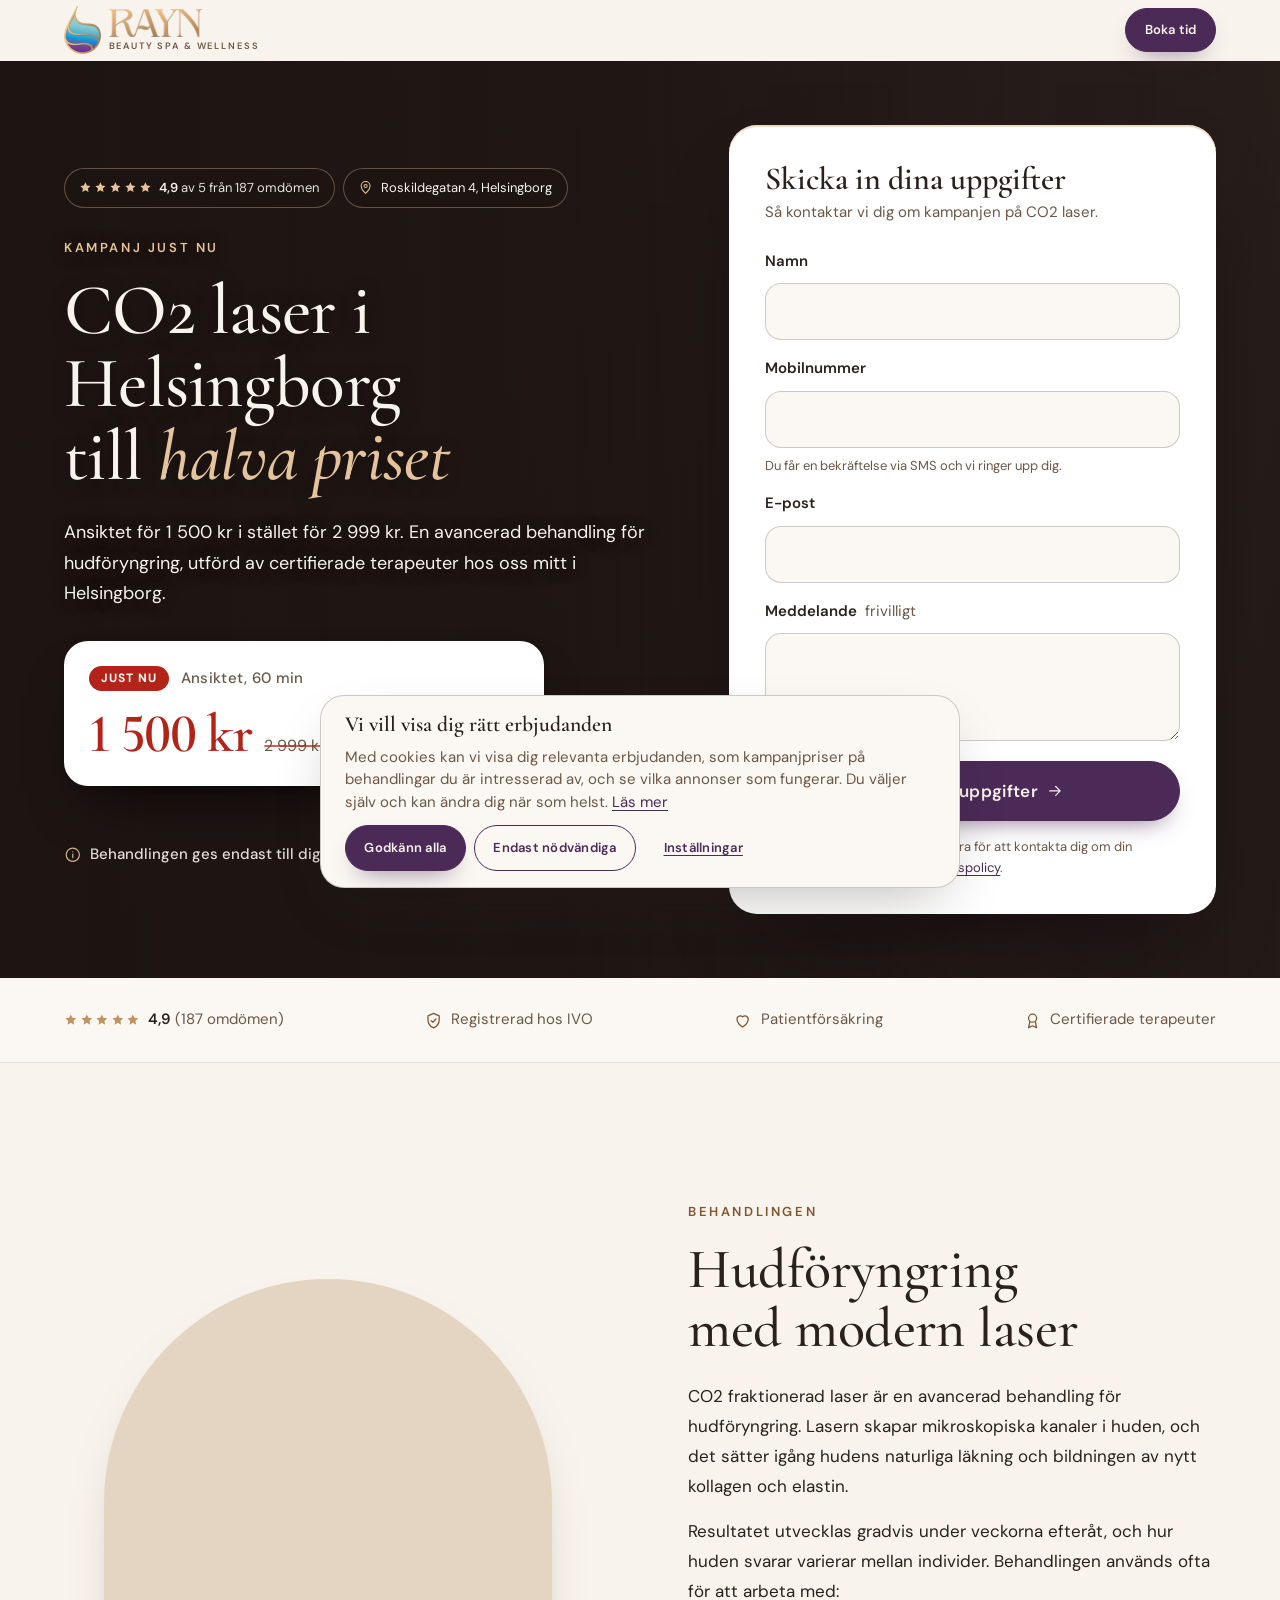
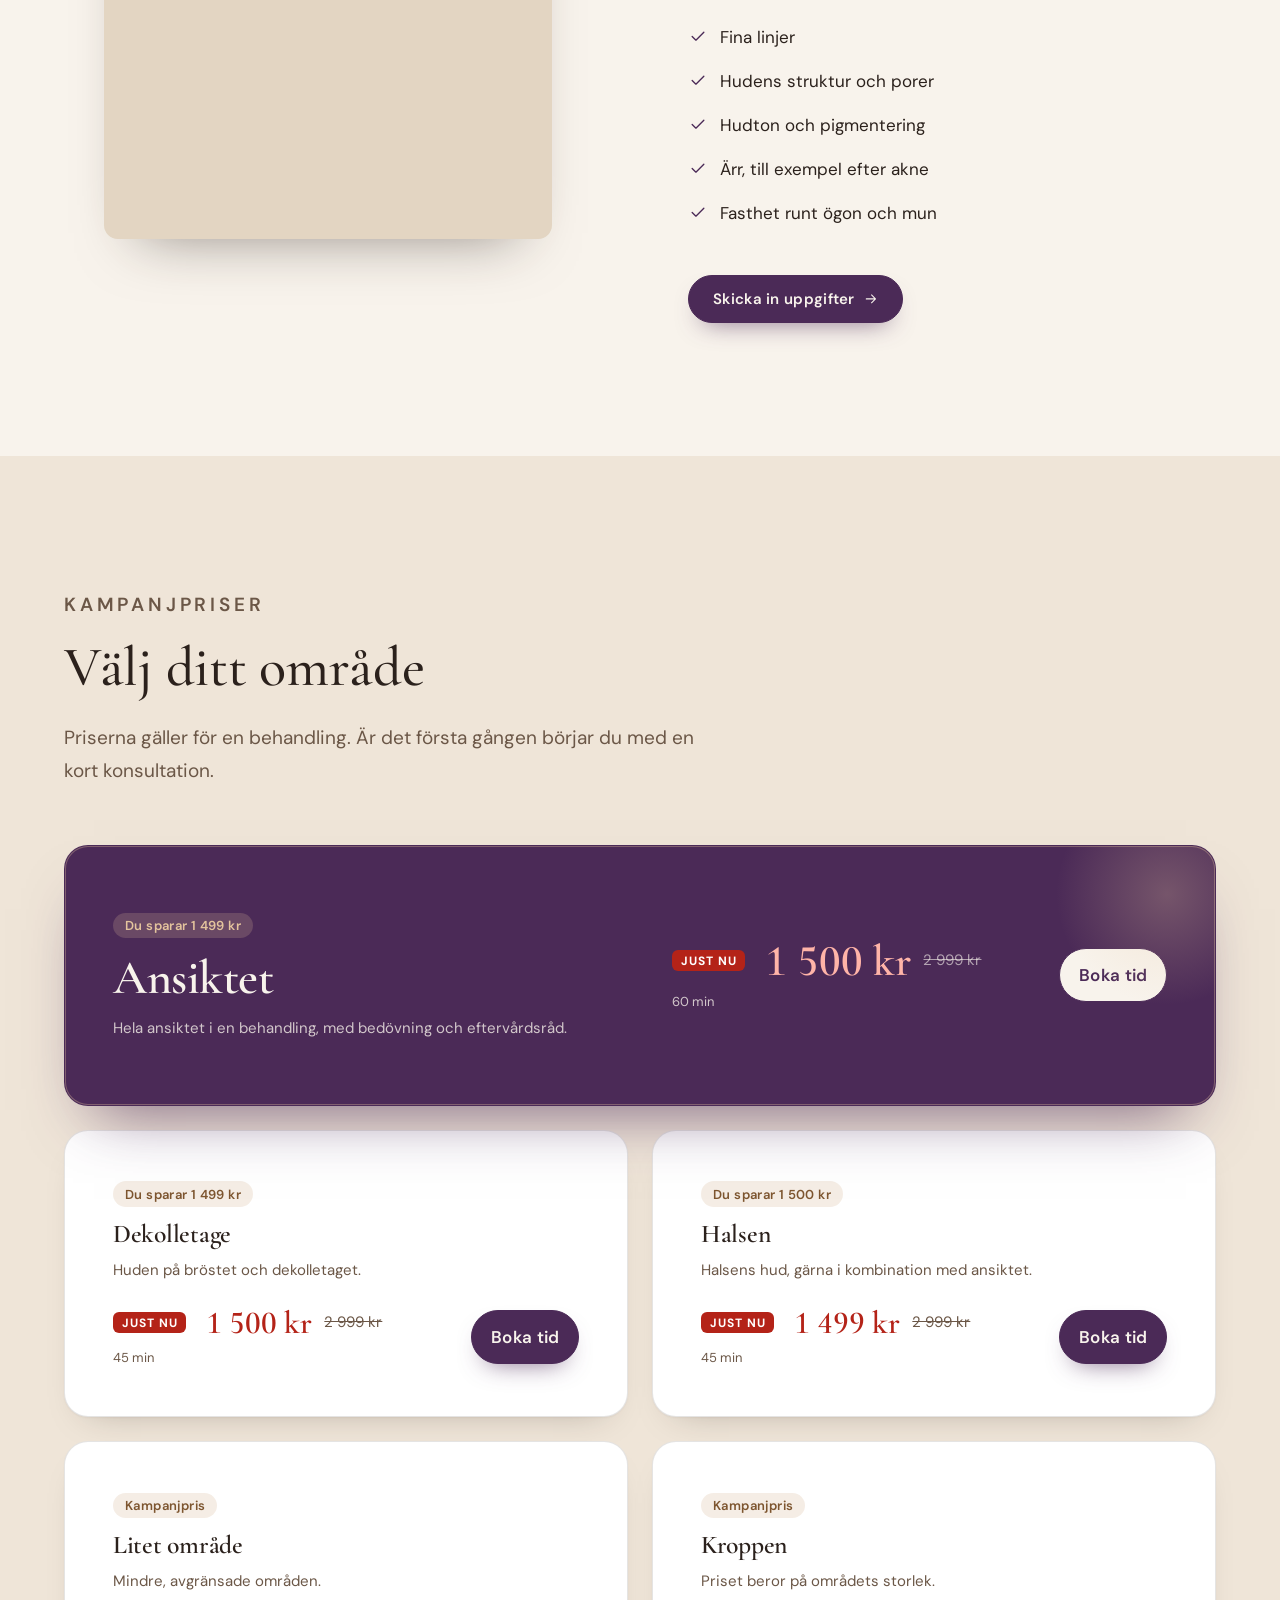
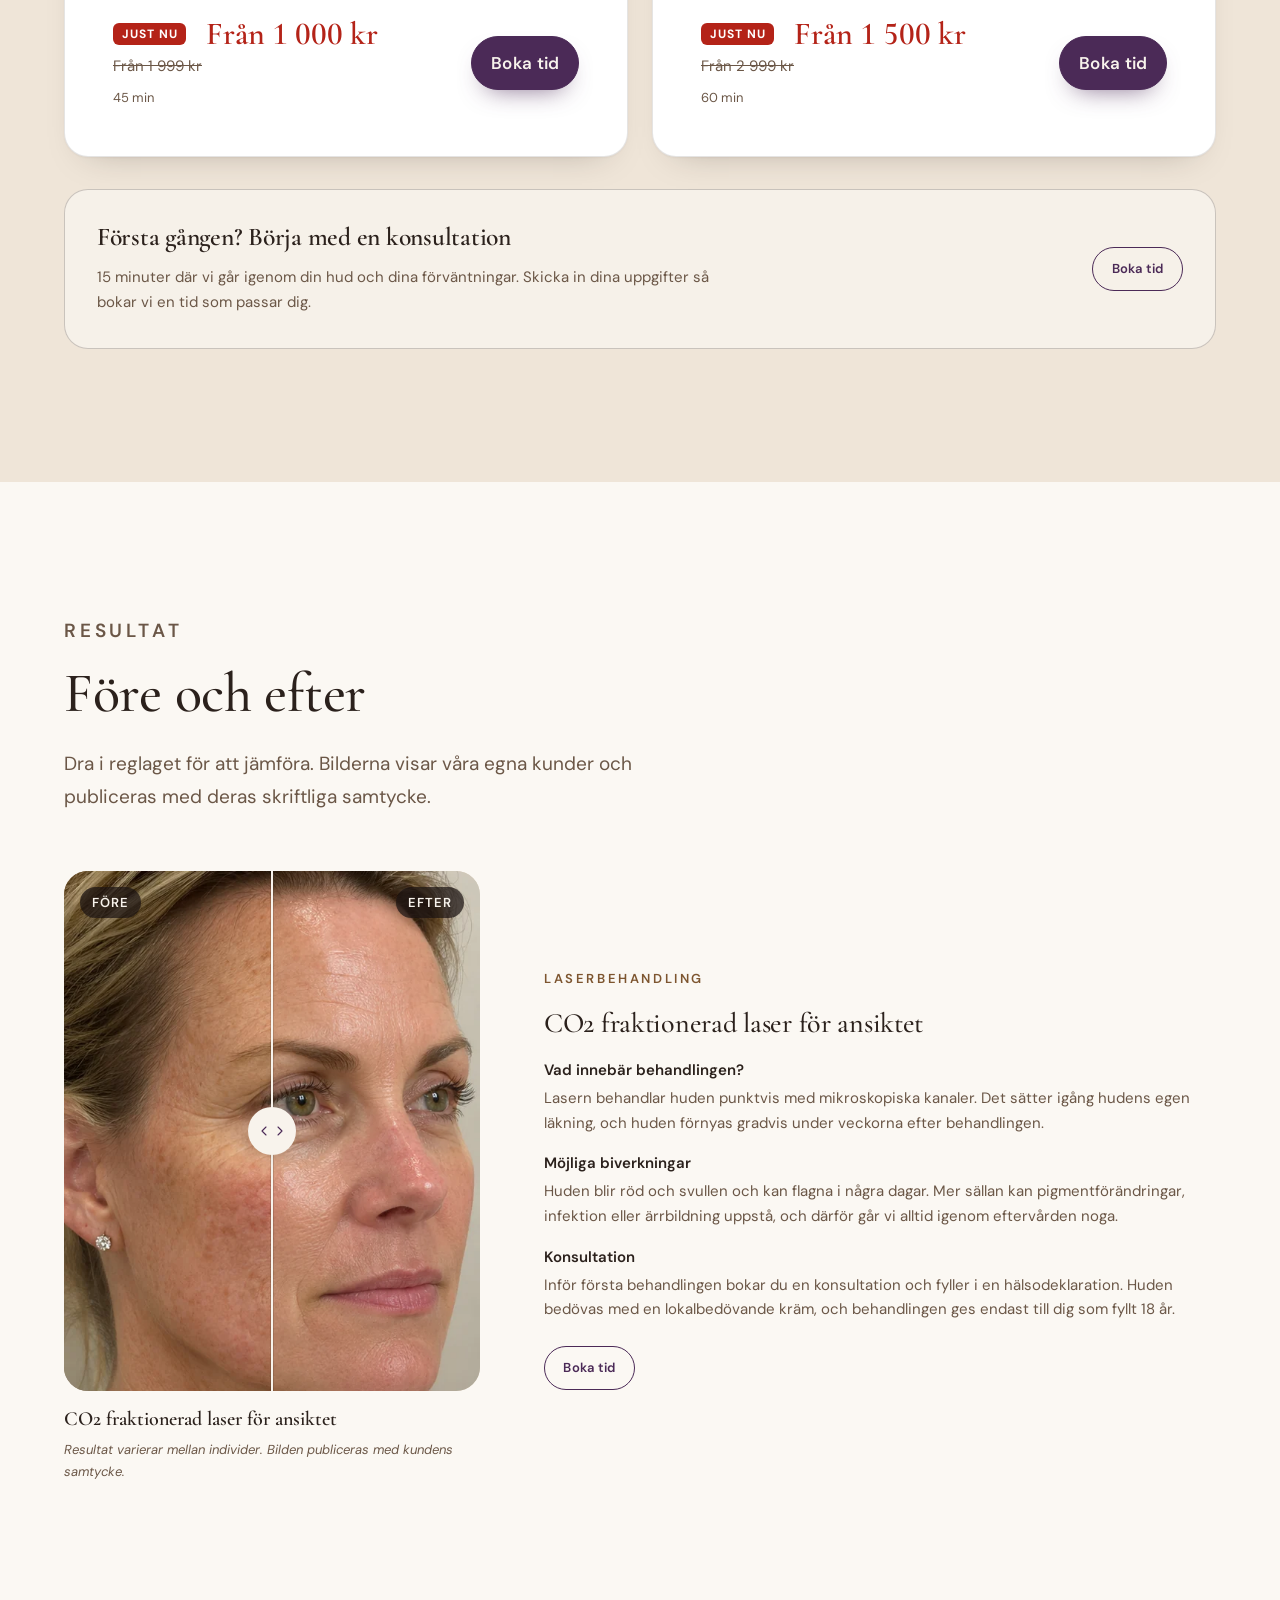
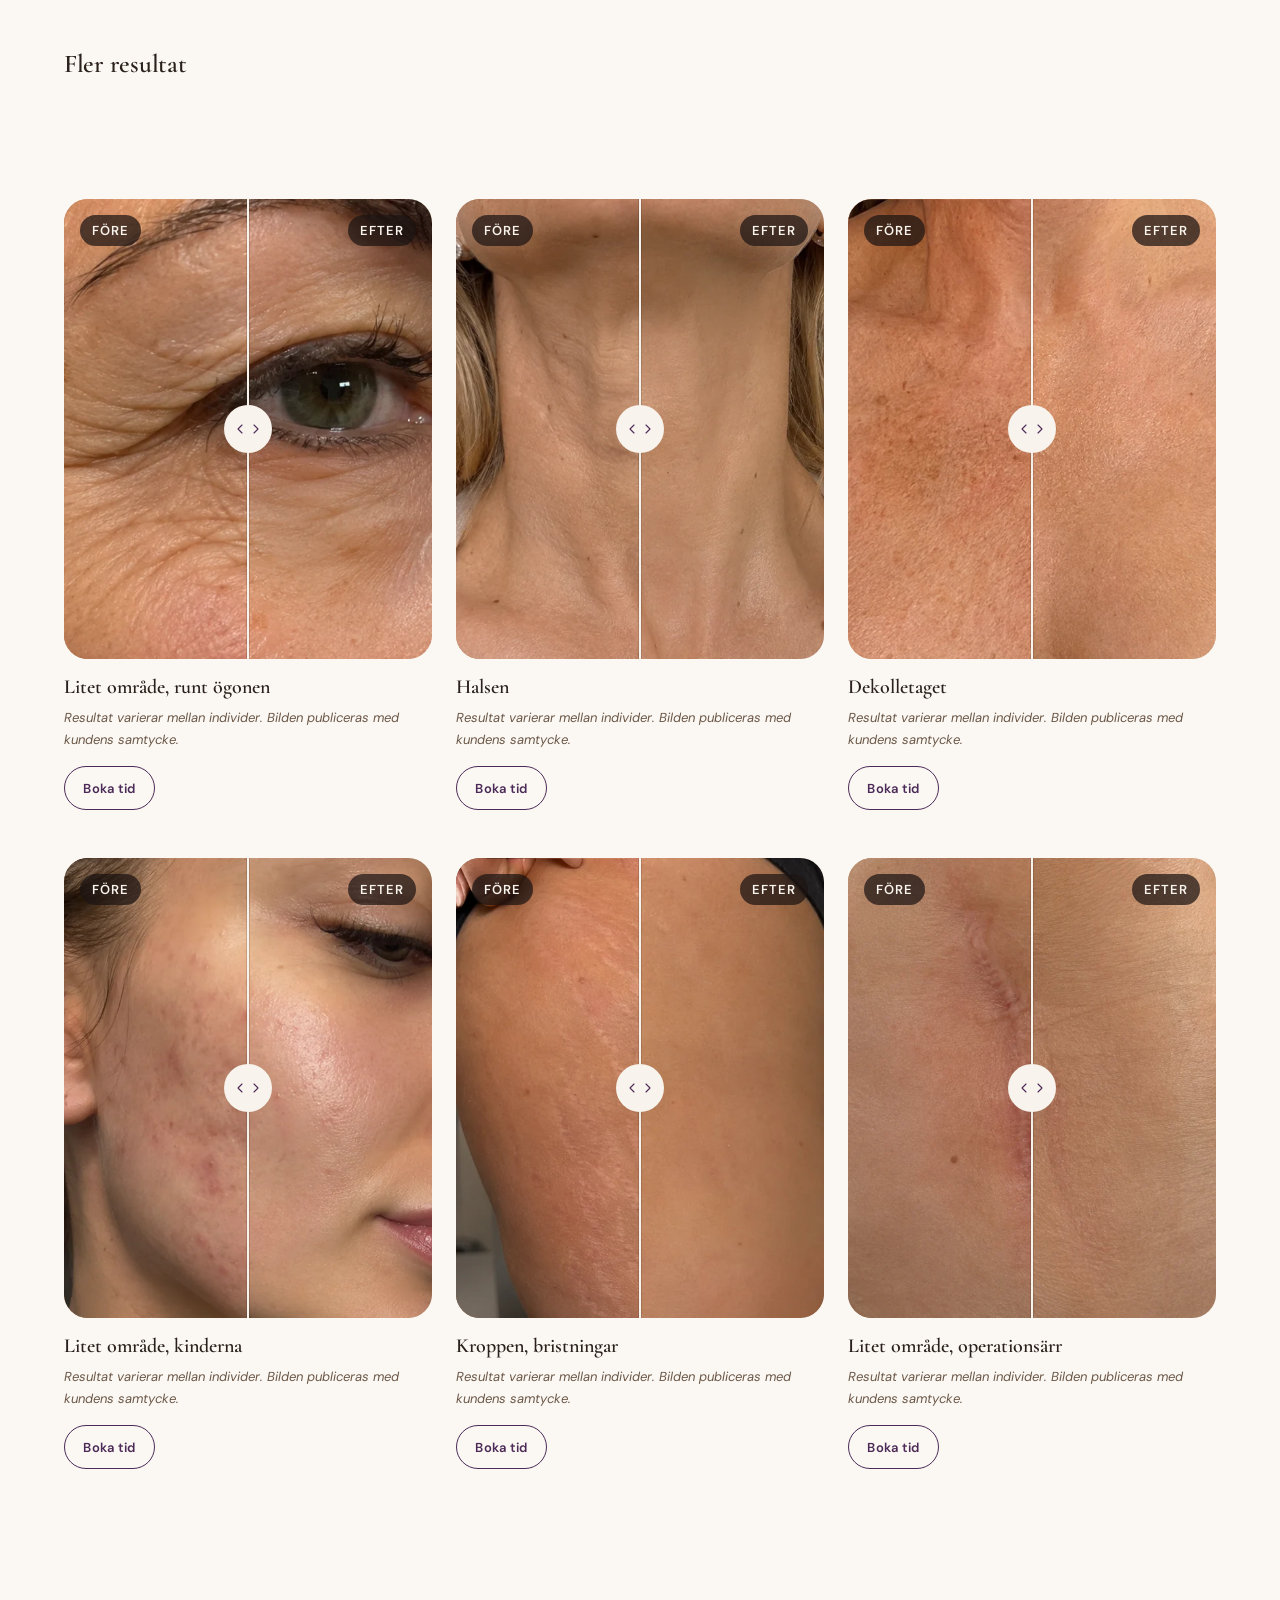
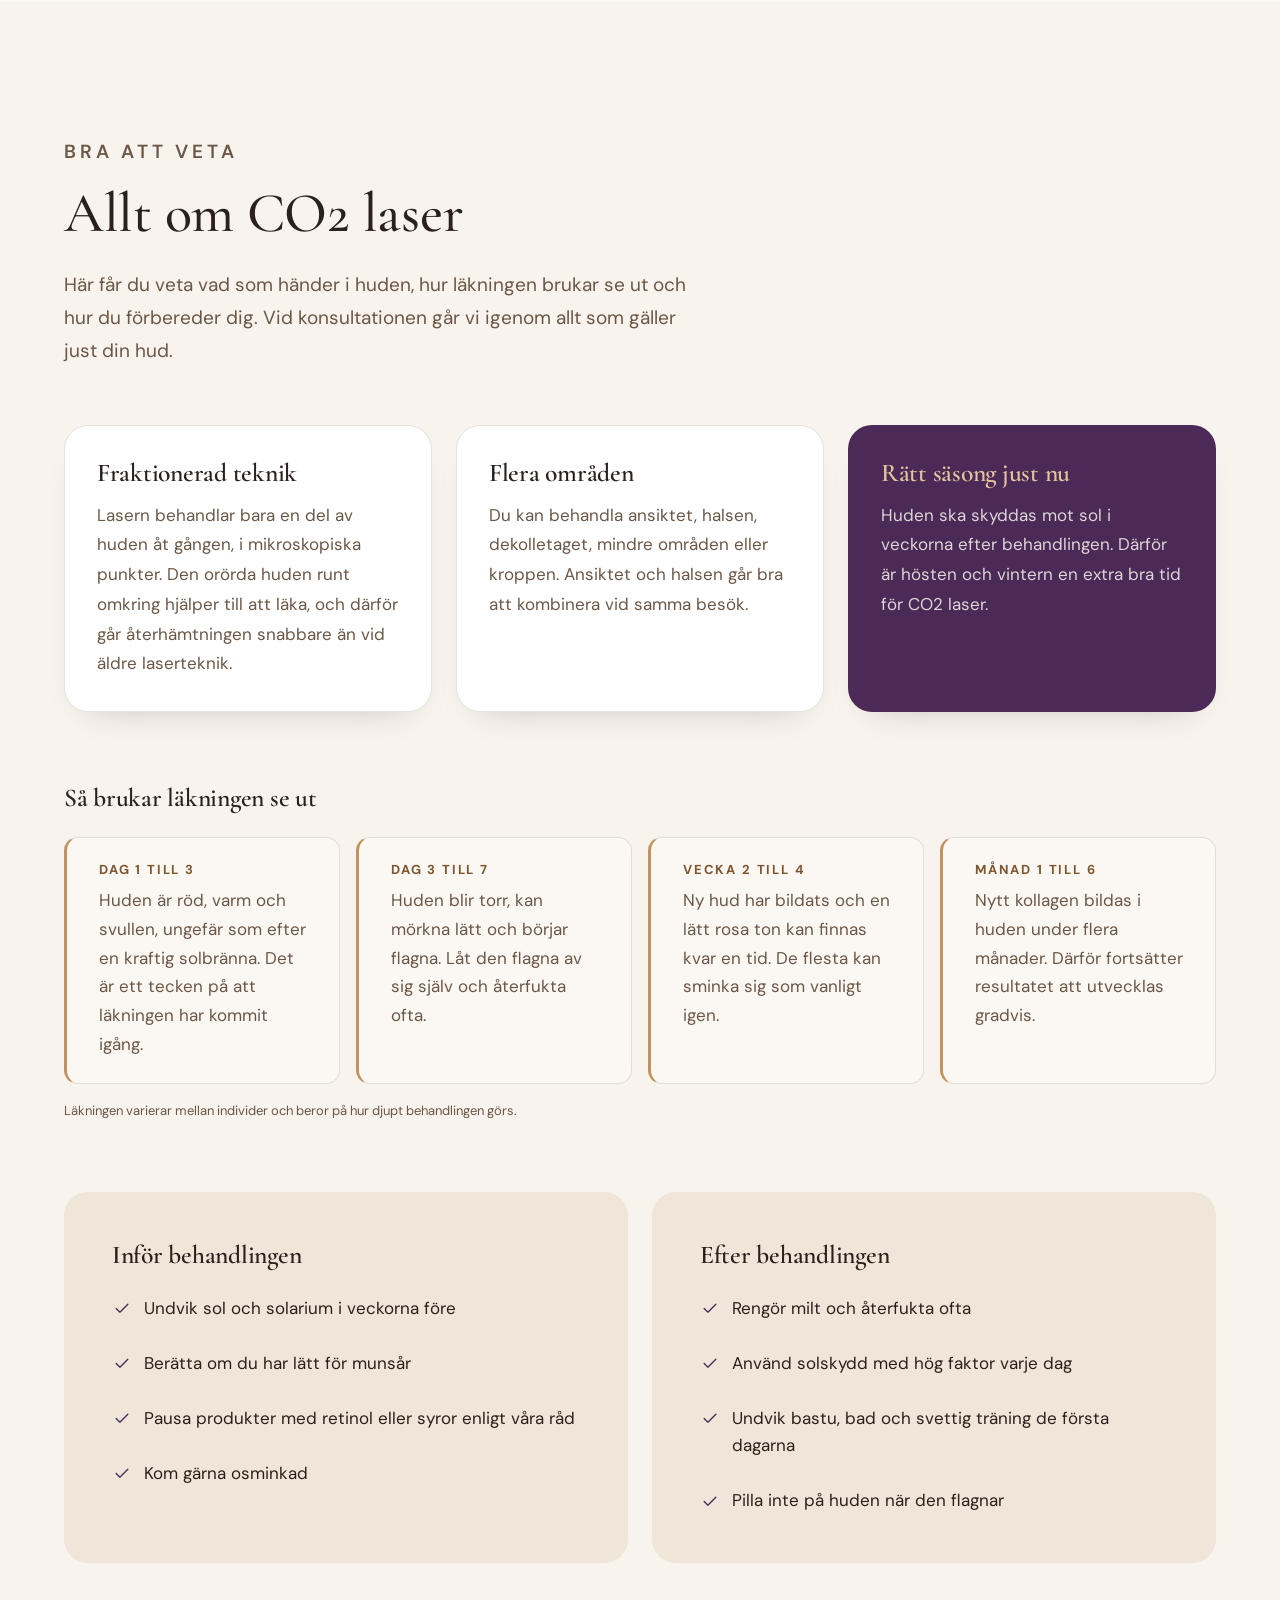
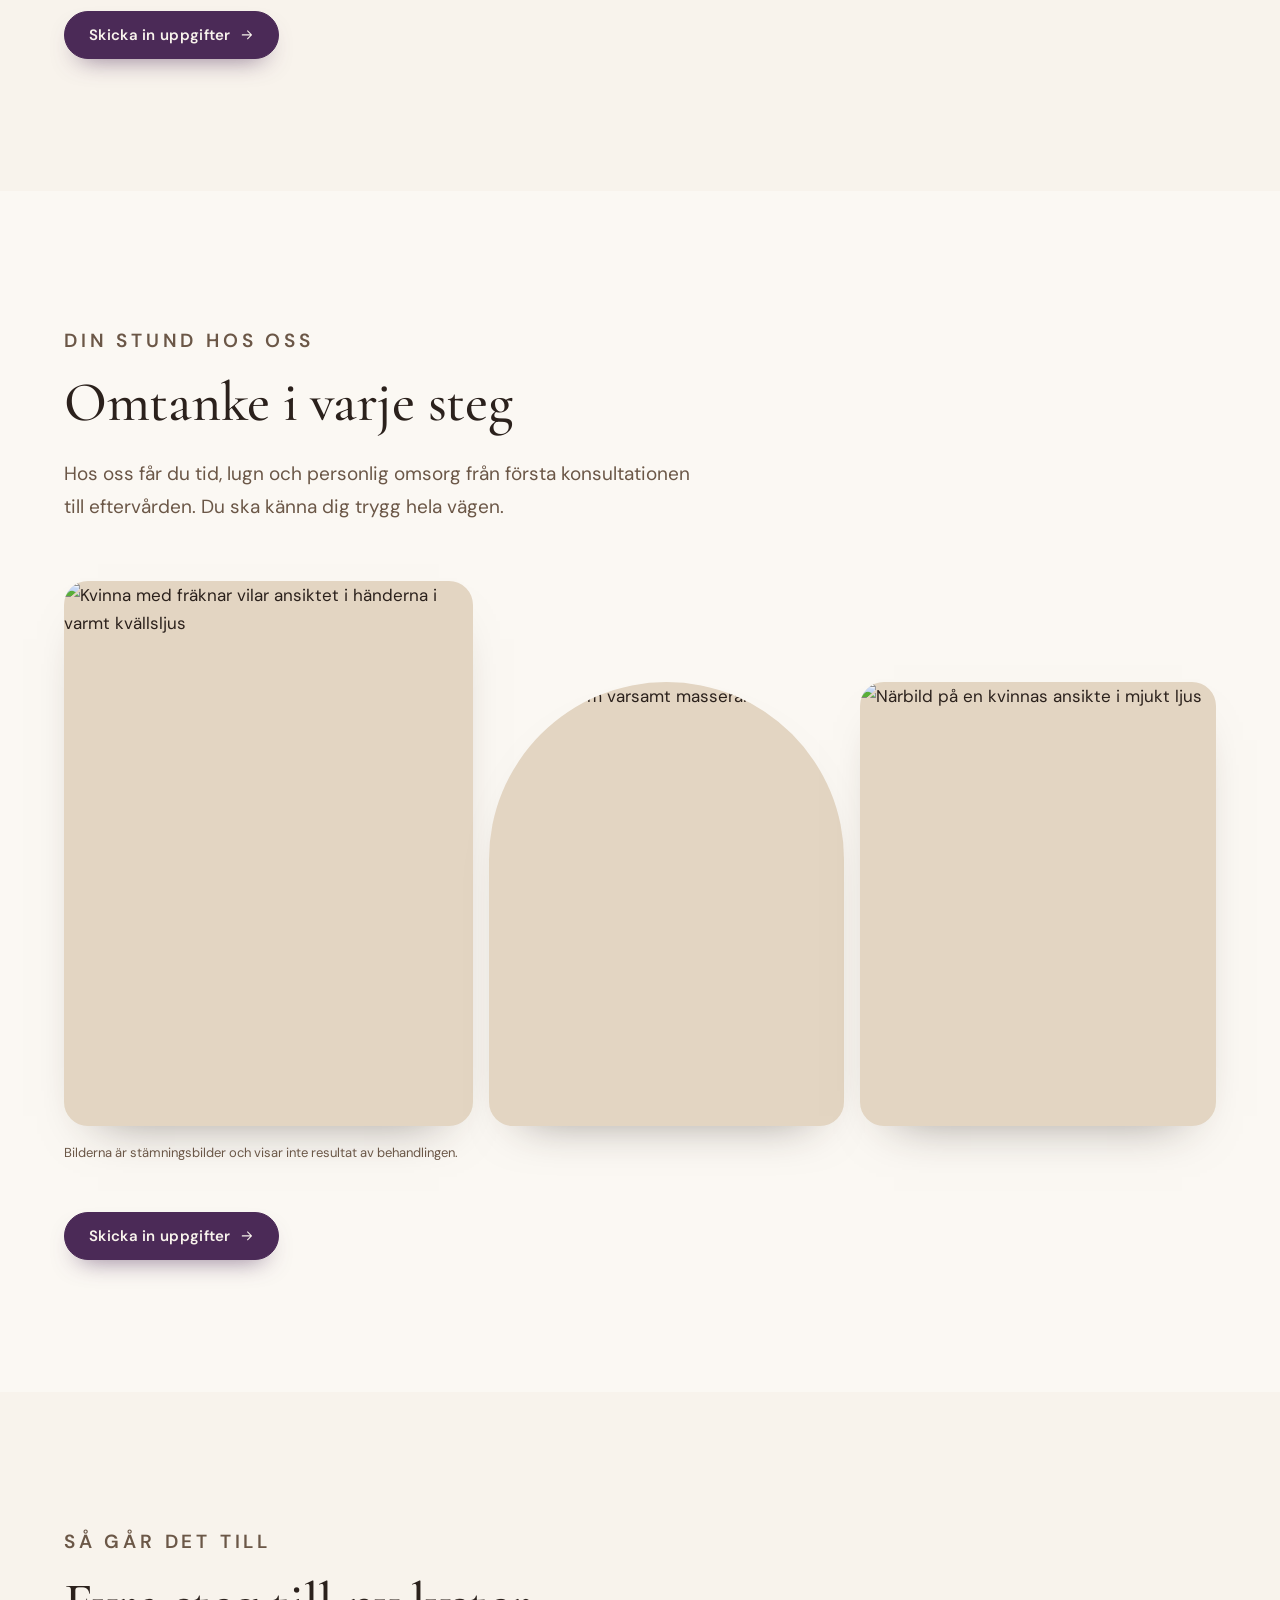
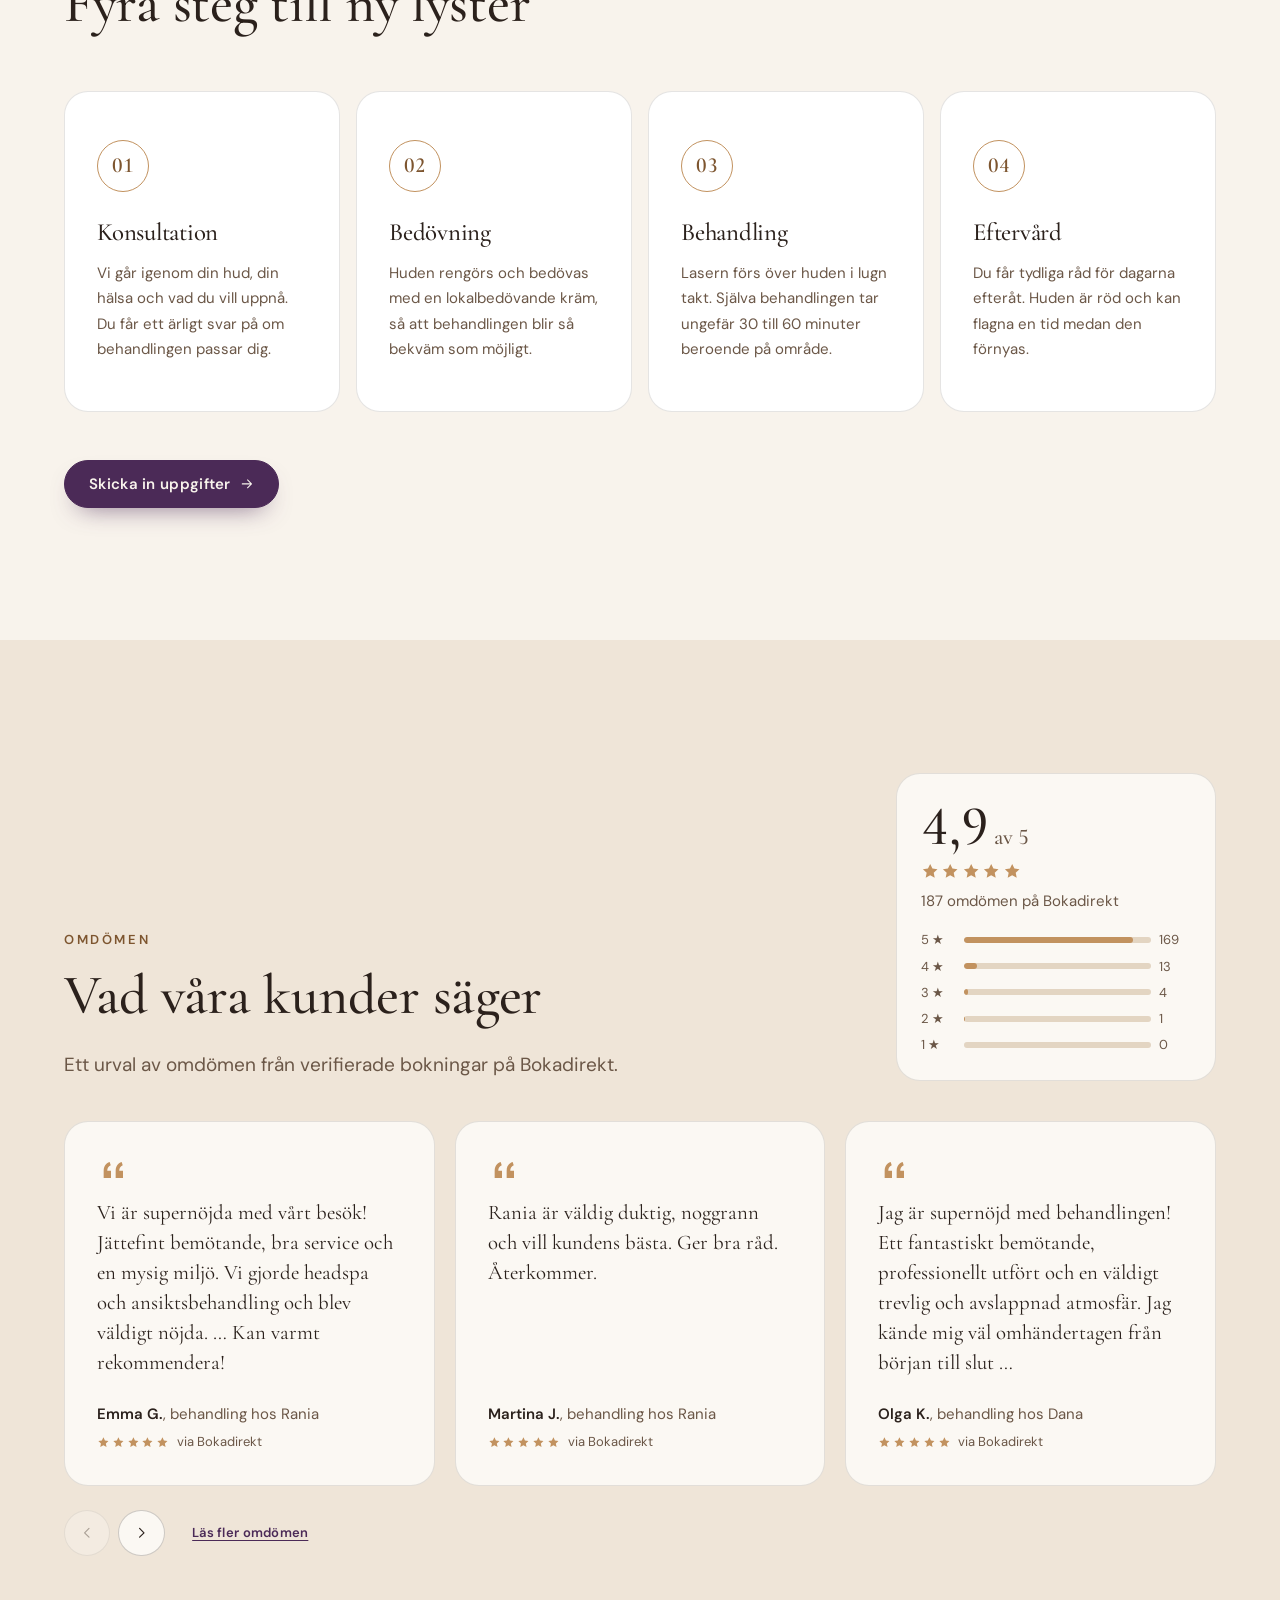
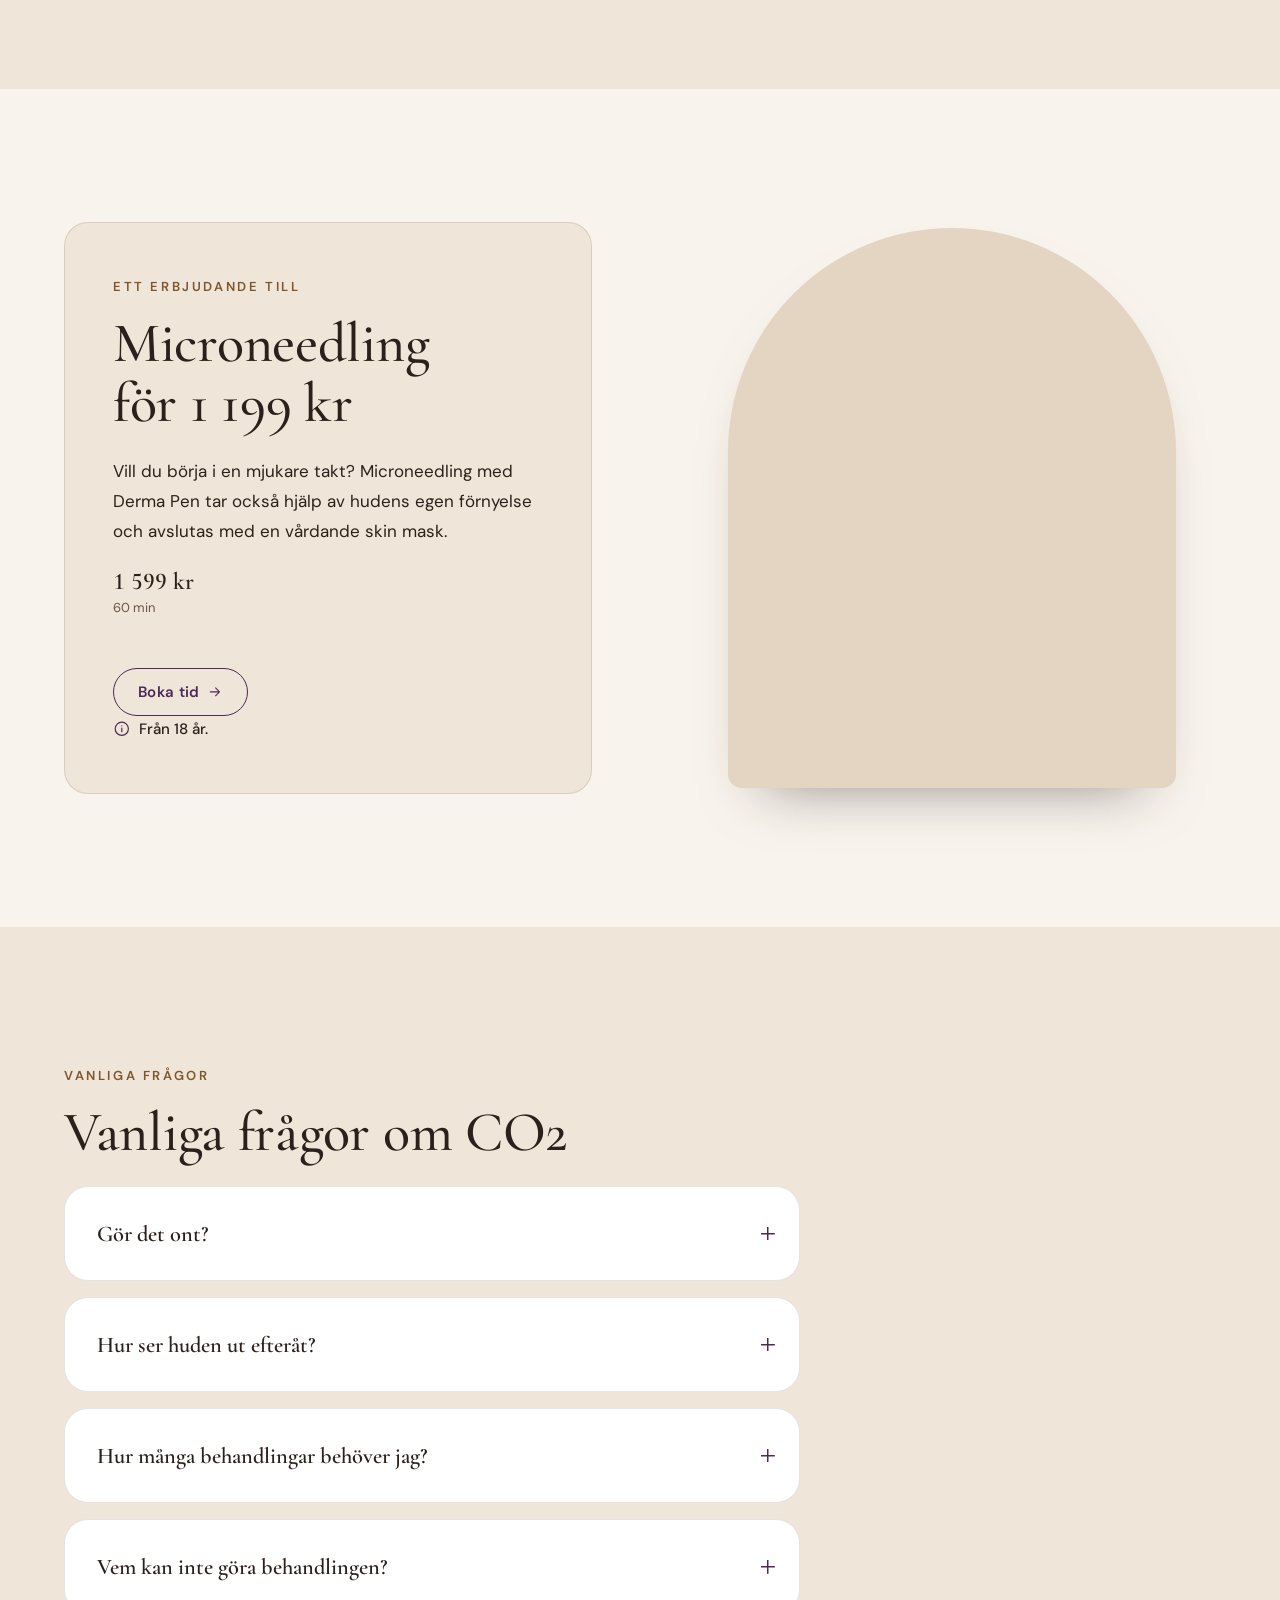
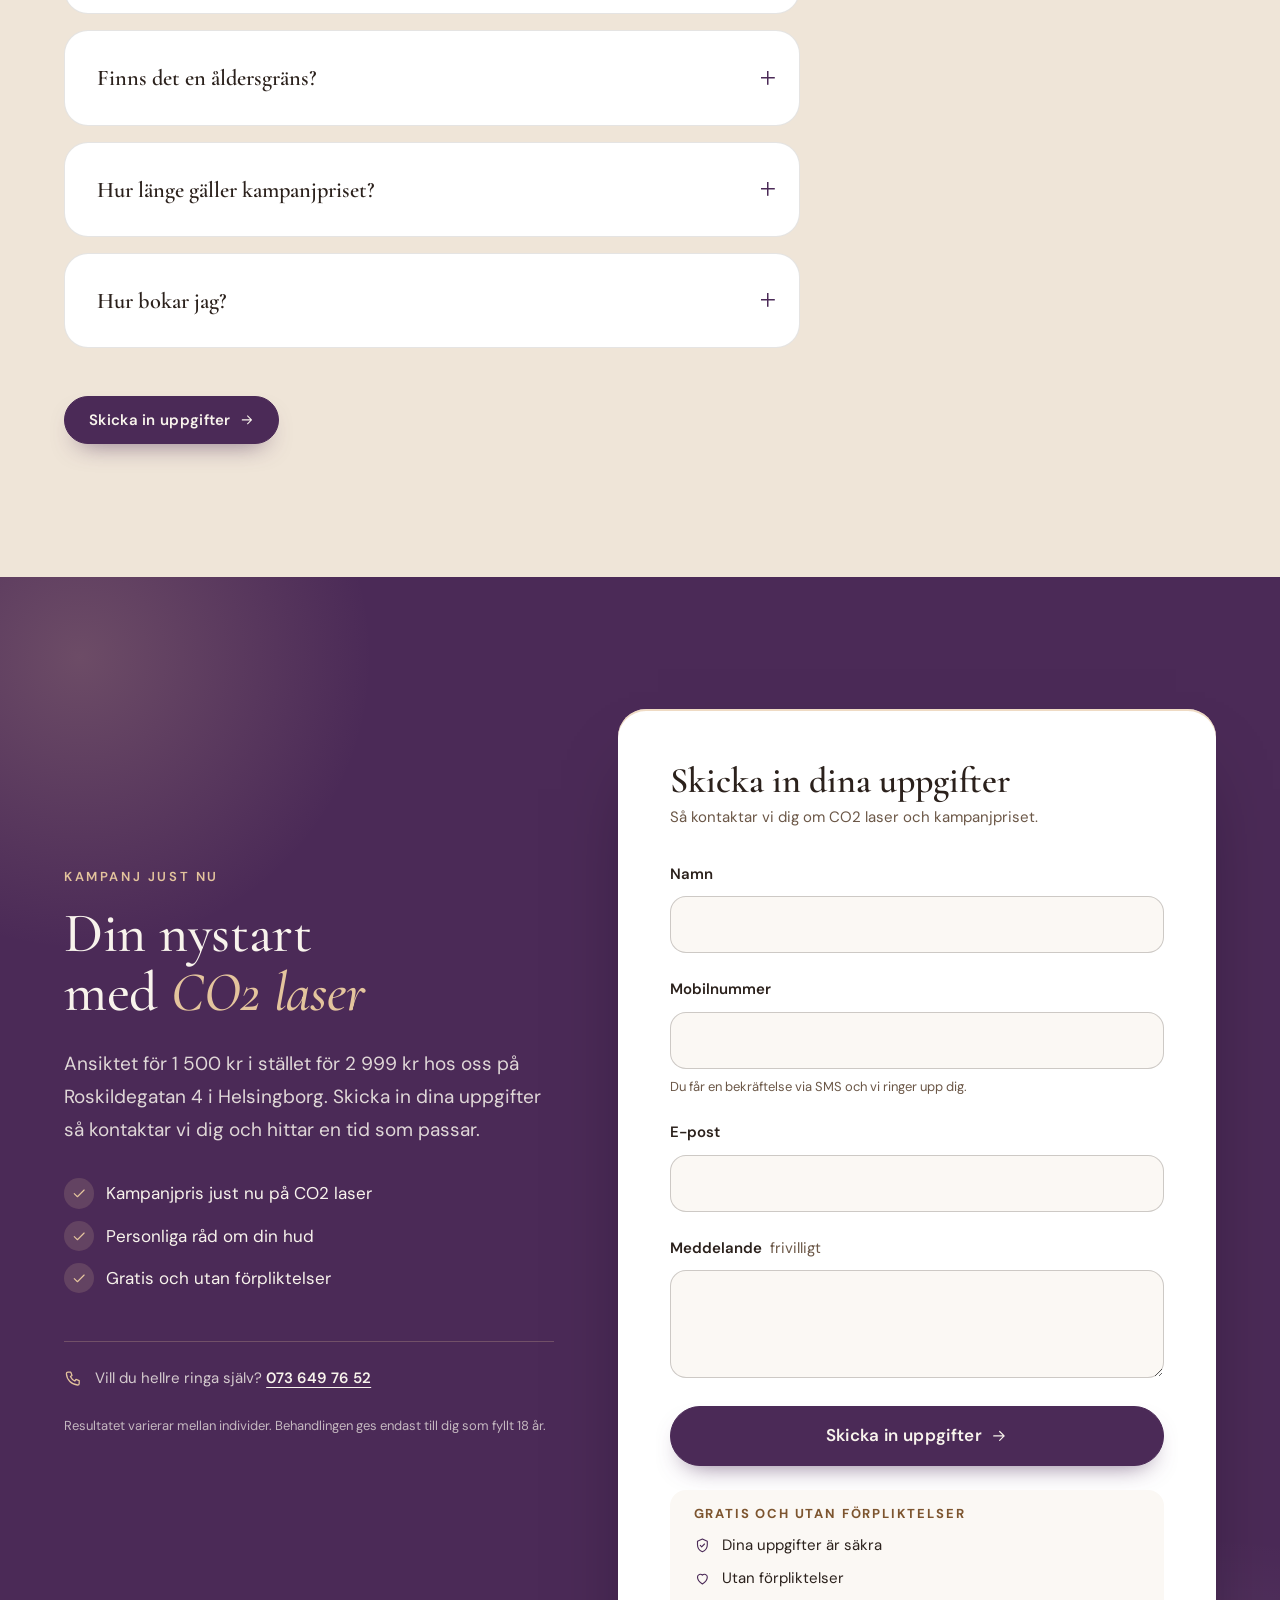
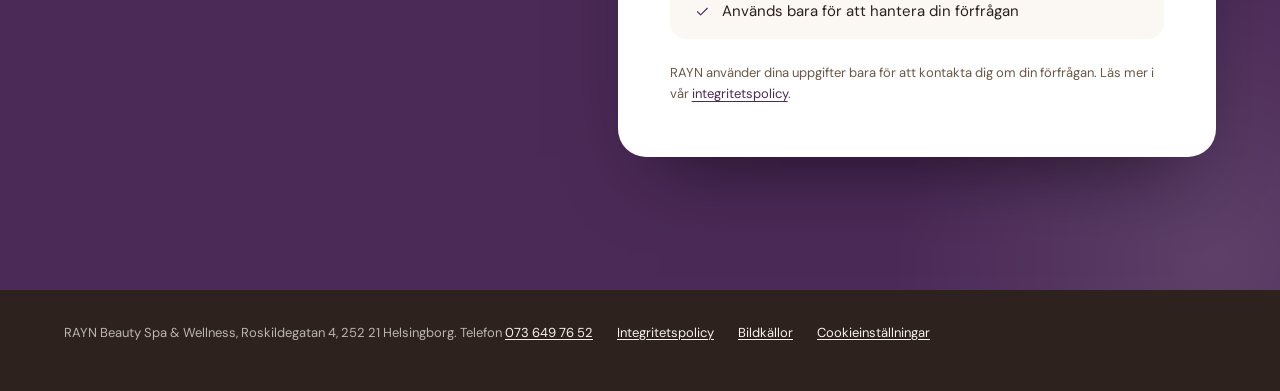
==== co2/index.html @ efa16e12 "Shorten SMS hint text in CO2 form" ====
<!DOCTYPE html>
<!-- ANNONSLÖFTE: "CO2 laser i Helsingborg till halva priset". H1 ska matcha annonsens rubrik. Ändra båda samtidigt. -->
<html lang="sv" data-root="">
<head>
  <meta charset="utf-8">
  <meta name="viewport" content="width=device-width, initial-scale=1">
  <title>CO2 laser till halva priset hos RAYN i Helsingborg</title>
  <meta name="description" content="Kampanj på CO2 fraktionerad laser hos RAYN i Helsingborg. Ansiktet för 1 500 kr, ordinarie pris 2 999 kr. Certifierade terapeuter och klinik registrerad hos IVO. Skicka in dina uppgifter så kontaktar vi dig.">
  <meta name="robots" content="noindex, follow">
  <link rel="canonical" href="https://raniayouness.vercel.app/co2/">
  <meta name="theme-color" content="#f8f3ec">

  <!-- Open Graph (delning på Facebook/Instagram/Messenger) -->
  <meta property="og:type" content="website">
  <meta property="og:locale" content="sv_SE">
  <meta property="og:site_name" content="RAYN Beauty Spa &amp; Wellness">
  <meta property="og:title" content="CO2 laser till halva priset hos RAYN i Helsingborg">
  <meta property="og:description" content="Kampanj på CO2 fraktionerad laser hos RAYN i Helsingborg. Ansiktet för 1 500 kr, ordinarie pris 2 999 kr. Certifierade terapeuter och klinik registrerad hos IVO. Skicka in dina uppgifter så kontaktar vi dig.">
  <meta property="og:url" content="https://raniayouness.vercel.app/co2/">
  <meta property="og:image" content="https://images.unsplash.com/photo-1598300195998-364bf445842c?w=1200&amp;h=630&amp;fit=crop&amp;q=75&amp;fm=webp">
  <meta property="og:image:width" content="1200">
  <meta property="og:image:height" content="630">
  <meta property="og:image:alt" content="Närbild på ett laserhandstycke mot huden">
  <meta name="twitter:card" content="summary_large_image">

  <link rel="icon" href="images/favicon.svg" type="image/svg+xml">
  <link rel="icon" href="images/favicon-64.png" type="image/png" sizes="64x64">
  <link rel="apple-touch-icon" href="images/apple-touch-icon.png">

  <!-- Kritiskt: CSS först, sedan bilder; typsnitt laddas utan att blockera rendering -->
  <link rel="stylesheet" href="css/style.css">
  <link rel="preconnect" href="https://images.unsplash.com">
  <link rel="preconnect" href="https://fonts.googleapis.com">
  <link rel="preconnect" href="https://fonts.gstatic.com" crossorigin>
  <link rel="stylesheet" href="https://fonts.googleapis.com/css2?family=Cormorant+Garamond:ital,wght@0,500;0,600;1,500&family=DM+Sans:opsz,wght@9..40,400;9..40,500;9..40,600&display=swap" media="print" onload="this.media='all'">
  <noscript><link rel="stylesheet" href="https://fonts.googleapis.com/css2?family=Cormorant+Garamond:ital,wght@0,500;0,600;1,500&family=DM+Sans:opsz,wght@9..40,400;9..40,500;9..40,600&display=swap"></noscript>
  <script>document.documentElement.classList.add('js');</script>
  <link rel="preload" as="image" media="(max-width: 767px)" href="https://images.unsplash.com/photo-1598300195998-364bf445842c?w=800&h=1000&fit=crop&q=75&fm=webp" imagesrcset="https://images.unsplash.com/photo-1598300195998-364bf445842c?w=480&h=600&fit=crop&q=75&fm=webp 480w, https://images.unsplash.com/photo-1598300195998-364bf445842c?w=800&h=1000&fit=crop&q=75&fm=webp 800w, https://images.unsplash.com/photo-1598300195998-364bf445842c?w=1080&h=1350&fit=crop&q=75&fm=webp 1080w" imagesizes="100vw" fetchpriority="high">
  <link rel="preload" as="image" media="(min-width: 768px)" href="https://images.unsplash.com/photo-1598300195998-364bf445842c?w=1600&h=900&fit=crop&q=75&fm=webp" imagesrcset="https://images.unsplash.com/photo-1598300195998-364bf445842c?w=1200&h=675&fit=crop&q=75&fm=webp 1200w, https://images.unsplash.com/photo-1598300195998-364bf445842c?w=1600&h=900&fit=crop&q=75&fm=webp 1600w, https://images.unsplash.com/photo-1598300195998-364bf445842c?w=2000&h=1125&fit=crop&q=75&fm=webp 2000w" imagesizes="100vw" fetchpriority="high">
  <!-- Strukturerad data: schema.org/BeautySalon. Uppdatera betyg/antal omdömen vid behov. -->
  <script type="application/ld+json">
{
  "@context": "https://schema.org",
  "@type": "BeautySalon",
  "@id": "https://www.raynbeauty.se/#salon",
  "name": "RAYN Beauty Spa & Wellness",
  "description": "Estetiska hud- och skönhetsbehandlingar, spa och massage i Helsingborg. IVO-registrerad klinik med patientförsäkring.",
  "url": "https://www.raynbeauty.se/",
  "logo": "https://www.raynbeauty.se/images/logo/rayn-logo.png",
  "image": "https://images.unsplash.com/photo-1544161515-4ab6ce6db874?w=1200&h=630&fit=crop&q=75&fm=webp",
  "telephone": "+46736497652",
  "email": "helsingborg@pranari.se",
  "priceRange": "100–19 990 kr",
  "currenciesAccepted": "SEK",
  "address": {
    "@type": "PostalAddress",
    "streetAddress": "Roskildegatan 4",
    "postalCode": "252 21",
    "addressLocality": "Helsingborg",
    "addressCountry": "SE"
  },
  "openingHoursSpecification": [
    {
      "@type": "OpeningHoursSpecification",
      "dayOfWeek": [
        "Monday",
        "Tuesday",
        "Wednesday",
        "Thursday",
        "Friday"
      ],
      "opens": "10:00",
      "closes": "19:00"
    },
    {
      "@type": "OpeningHoursSpecification",
      "dayOfWeek": [
        "Saturday"
      ],
      "opens": "10:00",
      "closes": "18:00"
    },
    {
      "@type": "OpeningHoursSpecification",
      "dayOfWeek": [
        "Sunday"
      ],
      "opens": "12:00",
      "closes": "16:00"
    }
  ],
  "aggregateRating": {
    "@type": "AggregateRating",
    "ratingValue": "4.9",
    "bestRating": "5",
    "reviewCount": "187"
  },
  "sameAs": [
    "https://www.bokadirekt.se/places/rayn-beauty-spa-wellness-132804"
  ],
  "potentialAction": {
    "@type": "ReserveAction",
    "target": {
      "@type": "EntryPoint",
      "urlTemplate": "https://www.bokadirekt.se/places/rayn-beauty-spa-wellness-132804",
      "actionPlatform": [
        "https://schema.org/DesktopWebPlatform",
        "https://schema.org/MobileWebPlatform"
      ]
    }
  }
}
  </script>
</head>
<body data-page-type="campaign" data-campaign="co2-laser" data-view-content data-content-name="CO2 fraktionerad laser" data-content-category="Laserbehandling" class="has-sticky-cta lp">
  <a class="skip-link" href="#main">Hoppa till innehållet</a>

  <!-- ===== KAMPANJ-HEADER START (minimal: logga + Boka) ===== -->
  <header class="site-header campaign-header">
    <div class="container site-header__inner">
      <a class="logo" href="index.html"><img class="logo__mark" src="images/logo/rayn-mark.webp" alt="" width="73" height="96"><span class="logo__text"><img class="logo__word" src="images/logo/rayn-wordmark.webp" alt="RAYN" width="208" height="64"><span class="logo__sub">Beauty Spa &amp; Wellness</span></span><span class="visually-hidden">, till startsidan</span></a>
      <a class="btn btn--primary btn--sm" href="#intresse" data-form-cta data-position="header">Boka tid</a>
    </div>
  </header>
  <!-- ===== KAMPANJ-HEADER SLUT ===== -->

  <main id="main">

    <!-- HERO -->
    <section class="hero-full hero-full--campaign" aria-labelledby="hero-title">
      <div class="hero-full__media">
        <picture><source media="(min-width: 768px)" srcset="https://images.unsplash.com/photo-1598300195998-364bf445842c?w=1200&h=675&fit=crop&q=75&fm=webp 1200w, https://images.unsplash.com/photo-1598300195998-364bf445842c?w=1600&h=900&fit=crop&q=75&fm=webp 1600w, https://images.unsplash.com/photo-1598300195998-364bf445842c?w=2000&h=1125&fit=crop&q=75&fm=webp 2000w" sizes="100vw" data-img="co2" data-ratio="16:9" data-widths="1200,1600,2000" data-base="https://images.unsplash.com/photo-1598300195998-364bf445842c"><img src="https://images.unsplash.com/photo-1598300195998-364bf445842c?w=800&h=1000&fit=crop&q=75&fm=webp" srcset="https://images.unsplash.com/photo-1598300195998-364bf445842c?w=480&h=600&fit=crop&q=75&fm=webp 480w, https://images.unsplash.com/photo-1598300195998-364bf445842c?w=800&h=1000&fit=crop&q=75&fm=webp 800w, https://images.unsplash.com/photo-1598300195998-364bf445842c?w=1080&h=1350&fit=crop&q=75&fm=webp 1080w" sizes="100vw" alt="Närbild på ett laserhandstycke mot huden" width="1080" height="1350" decoding="async" fetchpriority="high" data-img="co2" data-ratio="4:5" data-widths="480,800,1080" data-base="https://images.unsplash.com/photo-1598300195998-364bf445842c"></picture>
      </div>
      <div class="container hero-full__content">
       <div class="lp-hero-grid">
        <div class="lp-hero-text">
        <div class="lp-pills">
          <p class="lp-rating"><span class="stars" aria-hidden="true"><svg viewBox="0 0 24 24" fill="currentColor" aria-hidden="true" focusable="false"><path d="M12 2.5l2.9 6.1 6.6.8-4.9 4.6 1.3 6.6L12 17.3l-5.9 3.3 1.3-6.6-4.9-4.6 6.6-.8z"/></svg><svg viewBox="0 0 24 24" fill="currentColor" aria-hidden="true" focusable="false"><path d="M12 2.5l2.9 6.1 6.6.8-4.9 4.6 1.3 6.6L12 17.3l-5.9 3.3 1.3-6.6-4.9-4.6 6.6-.8z"/></svg><svg viewBox="0 0 24 24" fill="currentColor" aria-hidden="true" focusable="false"><path d="M12 2.5l2.9 6.1 6.6.8-4.9 4.6 1.3 6.6L12 17.3l-5.9 3.3 1.3-6.6-4.9-4.6 6.6-.8z"/></svg><svg viewBox="0 0 24 24" fill="currentColor" aria-hidden="true" focusable="false"><path d="M12 2.5l2.9 6.1 6.6.8-4.9 4.6 1.3 6.6L12 17.3l-5.9 3.3 1.3-6.6-4.9-4.6 6.6-.8z"/></svg><svg viewBox="0 0 24 24" fill="currentColor" aria-hidden="true" focusable="false"><path d="M12 2.5l2.9 6.1 6.6.8-4.9 4.6 1.3 6.6L12 17.3l-5.9 3.3 1.3-6.6-4.9-4.6 6.6-.8z"/></svg></span><span><strong>4,9</strong> av 5 från 187 omdömen</span></p>
          <p class="lp-loc"><svg viewBox="0 0 24 24" fill="none" stroke="currentColor" stroke-width="1.6" stroke-linecap="round" stroke-linejoin="round" aria-hidden="true" focusable="false"><path d="M12 21s-7-6.2-7-11.5a7 7 0 0114 0C19 14.8 12 21 12 21z"/><circle cx="12" cy="9.5" r="2.5"/></svg><span>Roskildegatan 4, Helsingborg</span></p>
        </div>
        <p class="eyebrow eyebrow--light">Kampanj just nu</p>
        <h1 id="hero-title">CO2 laser i Helsingborg till <em>halva priset</em></h1>
        <p class="hero-full__lead">Ansiktet för 1&nbsp;500&nbsp;kr i stället för 2&nbsp;999&nbsp;kr. En avancerad behandling för hudföryngring, utförd av certifierade terapeuter hos oss mitt i Helsingborg.</p>
        <div class="lp-price-card">
          <div class="lp-price-card__top">
            <span class="lp-now">Just nu</span>
            <span class="lp-price-card__label">Ansiktet, 60 min</span>
          </div>
          <div class="lp-price-card__row">
            <p class="lp-price-card__price"><strong>1&nbsp;500&nbsp;kr</strong> <s><span class="visually-hidden">Ordinarie pris: </span>2&nbsp;999&nbsp;kr</s></p>
            <span class="lp-price-card__save">Spara 1&nbsp;499&nbsp;kr</span>
          </div>
        </div>
        <p class="age-note"><svg viewBox="0 0 24 24" fill="none" stroke="currentColor" stroke-width="1.6" stroke-linecap="round" stroke-linejoin="round" aria-hidden="true" focusable="false"><circle cx="12" cy="12" r="9"/><path d="M12 11v5M12 8v.01"/></svg><span>Behandlingen ges endast till dig som fyllt 18 år.</span></p>
        </div>
        <div class="lp-hero-form" id="hero-form" data-sticky-trigger data-sticky-hide>
        <div class="lp-lead__card">
          <form class="lead-form" data-lead-form data-form-position="hero" data-content-name="CO2 fraktionerad laser" novalidate>
            <div class="lead-form__head">
              <p class="lead-form__title">Skicka in dina uppgifter</p>
              <p class="lead-form__sub">Så kontaktar vi dig om kampanjen på CO2 laser.</p>
            </div>
            <div class="lead-form__trap" aria-hidden="true">
              <label>Lämna tomt <input type="checkbox" name="botcheck" tabindex="-1"></label>
            </div>
            <input type="hidden" name="Intresse" value="CO2 laser">

            <div class="lead-field">
              <label class="lead-field__label" for="hero-name">Namn</label>
              <input class="lead-field__input" id="hero-name" name="name" type="text" autocomplete="name" enterkeyhint="next" required>
            </div>
            <div class="lead-field">
              <label class="lead-field__label" for="hero-phone">Mobilnummer</label>
              <input class="lead-field__input" id="hero-phone" name="Telefon" type="tel" inputmode="tel" autocomplete="tel" enterkeyhint="next" pattern="[0-9 +\(\)]{7,}" aria-describedby="hero-phone-hint" required>
              <p class="lead-field__hint" id="hero-phone-hint">Du får en bekräftelse via SMS och vi ringer upp dig.</p>
            </div>
            <div class="lead-field">
              <label class="lead-field__label" for="hero-email">E-post</label>
              <input class="lead-field__input" id="hero-email" name="email" type="email" inputmode="email" autocomplete="email" enterkeyhint="next" required>
            </div>
            <div class="lead-field">
              <label class="lead-field__label" for="hero-msg">Meddelande <span class="lead-field__opt">frivilligt</span></label>
              <textarea class="lead-field__input" id="hero-msg" name="Meddelande" rows="3"></textarea>
            </div>

            <button class="btn btn--primary btn--lg lead-form__submit" type="submit">Skicka in uppgifter<svg viewBox="0 0 24 24" fill="none" stroke="currentColor" stroke-width="1.6" stroke-linecap="round" stroke-linejoin="round" aria-hidden="true" focusable="false"><path d="M5 12h14M13 6l6 6-6 6"/></svg></button>
            <p class="lead-form__status" data-lead-status role="status" aria-live="polite"></p>

            <p class="lead-form__privacy">RAYN använder dina uppgifter bara för att kontakta dig om din förfrågan. Läs mer i vår <a href="integritetspolicy.html#intresse">integritetspolicy</a>.</p>
          </form>

          <div class="lead-success" data-lead-success hidden tabindex="-1">
            <span class="lead-success__icon"><svg viewBox="0 0 24 24" fill="none" stroke="currentColor" stroke-width="1.6" stroke-linecap="round" stroke-linejoin="round" aria-hidden="true" focusable="false"><path d="M5 12.5l4.5 4.5L19 7.5"/></svg></span>
            <h3>Tack, vi hör av oss</h3>
            <p>Vi har tagit emot dina uppgifter och kontaktar dig så snart vi kan. Vill du prata direkt går det bra att ringa oss på <a href="tel:+46736497652" data-position="lead-success">073 649 76 52</a>.</p>
          </div>
        </div>
        </div>
       </div>
      </div>
    </section>

    <div class="trust-band">
      <div class="container">
        <ul class="trust-row">
          <li><span class="stars" aria-hidden="true"><svg viewBox="0 0 24 24" fill="currentColor" aria-hidden="true" focusable="false"><path d="M12 2.5l2.9 6.1 6.6.8-4.9 4.6 1.3 6.6L12 17.3l-5.9 3.3 1.3-6.6-4.9-4.6 6.6-.8z"/></svg><svg viewBox="0 0 24 24" fill="currentColor" aria-hidden="true" focusable="false"><path d="M12 2.5l2.9 6.1 6.6.8-4.9 4.6 1.3 6.6L12 17.3l-5.9 3.3 1.3-6.6-4.9-4.6 6.6-.8z"/></svg><svg viewBox="0 0 24 24" fill="currentColor" aria-hidden="true" focusable="false"><path d="M12 2.5l2.9 6.1 6.6.8-4.9 4.6 1.3 6.6L12 17.3l-5.9 3.3 1.3-6.6-4.9-4.6 6.6-.8z"/></svg><svg viewBox="0 0 24 24" fill="currentColor" aria-hidden="true" focusable="false"><path d="M12 2.5l2.9 6.1 6.6.8-4.9 4.6 1.3 6.6L12 17.3l-5.9 3.3 1.3-6.6-4.9-4.6 6.6-.8z"/></svg><svg viewBox="0 0 24 24" fill="currentColor" aria-hidden="true" focusable="false"><path d="M12 2.5l2.9 6.1 6.6.8-4.9 4.6 1.3 6.6L12 17.3l-5.9 3.3 1.3-6.6-4.9-4.6 6.6-.8z"/></svg></span><span><strong>4,9</strong> (187 omdömen)</span></li>
          <li><svg viewBox="0 0 24 24" fill="none" stroke="currentColor" stroke-width="1.6" stroke-linecap="round" stroke-linejoin="round" aria-hidden="true" focusable="false"><path d="M12 3l7 3v5c0 4.5-3 8.4-7 10-4-1.6-7-5.5-7-10V6l7-3z"/><path d="M9 12l2 2 4-4"/></svg><span>Registrerad hos IVO</span></li>
          <li><svg viewBox="0 0 24 24" fill="none" stroke="currentColor" stroke-width="1.6" stroke-linecap="round" stroke-linejoin="round" aria-hidden="true" focusable="false"><path d="M12 20s-7-4.4-7-10a4 4 0 017-2.6A4 4 0 0119 10c0 5.6-7 10-7 10z"/></svg><span>Patientförsäkring</span></li>
          <li><svg viewBox="0 0 24 24" fill="none" stroke="currentColor" stroke-width="1.6" stroke-linecap="round" stroke-linejoin="round" aria-hidden="true" focusable="false"><circle cx="12" cy="9" r="5"/><path d="M8.5 13.5L7 21l5-2.5 5 2.5-1.5-7.5"/></svg><span>Certifierade terapeuter</span></li>
        </ul>
      </div>
    </div>

    <!-- BEHANDLINGEN -->
    <section class="section" aria-labelledby="what-title">
      <div class="container split">
        <div class="split__media reveal">
          <div class="arch"><img src="https://images.unsplash.com/photo-1552693673-1bf958298935?w=800&h=1000&fit=crop&q=75&fm=webp" srcset="https://images.unsplash.com/photo-1552693673-1bf958298935?w=480&h=600&fit=crop&q=75&fm=webp 480w, https://images.unsplash.com/photo-1552693673-1bf958298935?w=800&h=1000&fit=crop&q=75&fm=webp 800w, https://images.unsplash.com/photo-1552693673-1bf958298935?w=1100&h=1375&fit=crop&q=75&fm=webp 1100w" sizes="(min-width: 900px) 45vw, 90vw" alt="Kvinna får en hudvårdsbehandling i ansiktet" width="1100" height="1375" loading="lazy" decoding="async" data-img="hifu" data-ratio="4:5" data-widths="480,800,1100" data-base="https://images.unsplash.com/photo-1552693673-1bf958298935"></div>
        </div>
        <div class="reveal reveal-delay-1">
          <p class="eyebrow">Behandlingen</p>
          <h2 id="what-title">Hudföryngring med modern laser</h2>
          <p>CO2 fraktionerad laser är en avancerad behandling för hudföryngring. Lasern skapar mikroskopiska kanaler i huden, och det sätter igång hudens naturliga läkning och bildningen av nytt kollagen och elastin.</p>
          <p>Resultatet utvecklas gradvis under veckorna efteråt, och hur huden svarar varierar mellan individer. Behandlingen används ofta för att arbeta med:</p>
          <ul class="check-list"><li><svg viewBox="0 0 24 24" fill="none" stroke="currentColor" stroke-width="1.6" stroke-linecap="round" stroke-linejoin="round" aria-hidden="true" focusable="false"><path d="M5 12.5l4.5 4.5L19 7.5"/></svg><span>Fina linjer</span></li><li><svg viewBox="0 0 24 24" fill="none" stroke="currentColor" stroke-width="1.6" stroke-linecap="round" stroke-linejoin="round" aria-hidden="true" focusable="false"><path d="M5 12.5l4.5 4.5L19 7.5"/></svg><span>Hudens struktur och porer</span></li><li><svg viewBox="0 0 24 24" fill="none" stroke="currentColor" stroke-width="1.6" stroke-linecap="round" stroke-linejoin="round" aria-hidden="true" focusable="false"><path d="M5 12.5l4.5 4.5L19 7.5"/></svg><span>Hudton och pigmentering</span></li><li><svg viewBox="0 0 24 24" fill="none" stroke="currentColor" stroke-width="1.6" stroke-linecap="round" stroke-linejoin="round" aria-hidden="true" focusable="false"><path d="M5 12.5l4.5 4.5L19 7.5"/></svg><span>Ärr, till exempel efter akne</span></li><li><svg viewBox="0 0 24 24" fill="none" stroke="currentColor" stroke-width="1.6" stroke-linecap="round" stroke-linejoin="round" aria-hidden="true" focusable="false"><path d="M5 12.5l4.5 4.5L19 7.5"/></svg><span>Fasthet runt ögon och mun</span></li></ul>
          <div class="campaign-section-cta"><a class="btn btn--primary" href="#intresse" data-form-cta data-position="after-what">Skicka in uppgifter<svg viewBox="0 0 24 24" fill="none" stroke="currentColor" stroke-width="1.6" stroke-linecap="round" stroke-linejoin="round" aria-hidden="true" focusable="false"><path d="M5 12h14M13 6l6 6-6 6"/></svg></a></div>
        </div>
      </div>
    </section>

    <!-- PRISER -->
    <section class="section section--sand" id="priser" aria-labelledby="price-title">
      <div class="container">
        <div class="section-head reveal">
          <p class="eyebrow">Kampanjpriser</p>
          <h2 id="price-title">Välj ditt område</h2>
          <p>Priserna gäller för en behandling. Är det första gången börjar du med en kort konsultation.</p>
        </div>
        <ul class="menu-list lp-cards">
            <li class="menu-item menu-item--featured">
              <div class="menu-item__info">
                <span class="lp-save">Du sparar 1&nbsp;499&nbsp;kr</span><h3 class="menu-item__name">Ansiktet</h3>
                <p class="menu-item__desc">Hela ansiktet i en behandling, med bedövning och eftervårdsråd.</p>
              </div>
              <div class="menu-item__price"><p class="price"><span class="lp-now">Just nu</span><strong class="price__now">1&nbsp;500&nbsp;kr</strong> <s class="price__was"><span class="visually-hidden">Ordinarie pris: </span>2&nbsp;999&nbsp;kr</s> <span class="price__meta">60 min</span></p></div>
              <div class="menu-item__action"><a class="btn btn--primary btn--sm" href="#intresse" data-form-cta data-position="price-list" data-interest="CO2 laser, ansiktet">Boka tid</a></div>
            </li>
            <li class="menu-item">
              <div class="menu-item__info">
                <span class="lp-save">Du sparar 1&nbsp;499&nbsp;kr</span><h3 class="menu-item__name">Dekolletage</h3>
                <p class="menu-item__desc">Huden på bröstet och dekolletaget.</p>
              </div>
              <div class="menu-item__price"><p class="price"><span class="lp-now">Just nu</span><strong class="price__now">1&nbsp;500&nbsp;kr</strong> <s class="price__was"><span class="visually-hidden">Ordinarie pris: </span>2&nbsp;999&nbsp;kr</s> <span class="price__meta">45 min</span></p></div>
              <div class="menu-item__action"><a class="btn btn--primary btn--sm" href="#intresse" data-form-cta data-position="price-list" data-interest="CO2 laser, dekolletage">Boka tid</a></div>
            </li>
            <li class="menu-item">
              <div class="menu-item__info">
                <span class="lp-save">Du sparar 1&nbsp;500&nbsp;kr</span><h3 class="menu-item__name">Halsen</h3>
                <p class="menu-item__desc">Halsens hud, gärna i kombination med ansiktet.</p>
              </div>
              <div class="menu-item__price"><p class="price"><span class="lp-now">Just nu</span><strong class="price__now">1&nbsp;499&nbsp;kr</strong> <s class="price__was"><span class="visually-hidden">Ordinarie pris: </span>2&nbsp;999&nbsp;kr</s> <span class="price__meta">45 min</span></p></div>
              <div class="menu-item__action"><a class="btn btn--primary btn--sm" href="#intresse" data-form-cta data-position="price-list" data-interest="CO2 laser, halsen">Boka tid</a></div>
            </li>
            <li class="menu-item">
              <div class="menu-item__info">
                <span class="lp-save">Kampanjpris</span><h3 class="menu-item__name">Litet område</h3>
                <p class="menu-item__desc">Mindre, avgränsade områden.</p>
              </div>
              <div class="menu-item__price"><p class="price"><span class="lp-now">Just nu</span><strong class="price__now">Från&nbsp;1&nbsp;000&nbsp;kr</strong> <s class="price__was"><span class="visually-hidden">Ordinarie pris: </span>Från&nbsp;1&nbsp;999&nbsp;kr</s> <span class="price__meta">45 min</span></p></div>
              <div class="menu-item__action"><a class="btn btn--primary btn--sm" href="#intresse" data-form-cta data-position="price-list" data-interest="CO2 laser, litet område">Boka tid</a></div>
            </li>
            <li class="menu-item">
              <div class="menu-item__info">
                <span class="lp-save">Kampanjpris</span><h3 class="menu-item__name">Kroppen</h3>
                <p class="menu-item__desc">Priset beror på områdets storlek.</p>
              </div>
              <div class="menu-item__price"><p class="price"><span class="lp-now">Just nu</span><strong class="price__now">Från&nbsp;1&nbsp;500&nbsp;kr</strong> <s class="price__was"><span class="visually-hidden">Ordinarie pris: </span>Från&nbsp;2&nbsp;999&nbsp;kr</s> <span class="price__meta">60 min</span></p></div>
              <div class="menu-item__action"><a class="btn btn--primary btn--sm" href="#intresse" data-form-cta data-position="price-list" data-interest="CO2 laser, kroppen">Boka tid</a></div>
            </li>
        </ul>
        <div class="lp-consult reveal">
          <div>
            <h3 class="lp-consult__title">Första gången? Börja med en konsultation</h3>
            <p>15 minuter där vi går igenom din hud och dina förväntningar. Skicka in dina uppgifter så bokar vi en tid som passar dig.</p>
          </div>
          <div class="lp-consult__actions">
            <a class="btn btn--outline btn--sm" href="#intresse" data-form-cta data-position="price-list" data-interest="CO2 laser, konsultation">Boka tid</a>
          </div>
        </div>
      </div>
    </section>

    <!-- RESULTAT – visas om SHOW_BEFORE_AFTER_ON_CAMPAIGNS["co2-laser"] är true i js/config.js -->
    <section class="section section--soft" aria-labelledby="results-title" data-campaign-results hidden>
      <div class="container">
        <div class="section-head reveal">
          <p class="eyebrow">Resultat</p>
          <h2 id="results-title">Före och efter</h2>
          <p>Dra i reglaget för att jämföra. Bilderna visar våra egna kunder och publiceras med deras skriftliga samtycke.</p>
        </div>
        <div class="results">
        <div class="result reveal">
          <figure class="ba" data-ba data-ba-name="CO2 fraktionerad laser ansiktet">
            <div class="ba__frame">
              <img src="images/resultat/co2-efter.webp" alt="Samma kunds ansikte efter CO2 fraktionerad laser" width="800" height="1000" loading="lazy" decoding="async" class="ba__img ba__img--after" data-img="resultat-co2-efter" data-ratio="4:5" data-widths="480,800" data-base="images/resultat/co2-efter.webp">
              <div class="ba__before"><img src="images/resultat/co2-fore.webp" alt="Kundens ansikte före CO2 fraktionerad laser" width="800" height="1000" loading="lazy" decoding="async" class="ba__img" data-img="resultat-co2-fore" data-ratio="4:5" data-widths="480,800" data-base="images/resultat/co2-fore.webp"></div>
              <span class="ba__label ba__label--before" aria-hidden="true">Före</span>
              <span class="ba__label ba__label--after" aria-hidden="true">Efter</span>
              <span class="ba__handle" aria-hidden="true"><span class="ba__knob"><svg viewBox="0 0 24 24" fill="none" stroke="currentColor" stroke-width="1.6" stroke-linecap="round" stroke-linejoin="round" aria-hidden="true" focusable="false"><path d="M15 6l-6 6 6 6"/></svg><svg viewBox="0 0 24 24" fill="none" stroke="currentColor" stroke-width="1.6" stroke-linecap="round" stroke-linejoin="round" aria-hidden="true" focusable="false"><path d="M9 6l6 6-6 6"/></svg></span></span>
              <input class="ba__range" type="range" min="0" max="100" value="50" step="1" aria-label="Jämför före och efter: CO2 fraktionerad laser för ansiktet. Dra åt höger för att visa mer av bilden före.">
            </div>
            <figcaption class="ba__caption">
              <span class="ba__title">CO2 fraktionerad laser för ansiktet</span>
              <span class="ba__note">Resultat varierar mellan individer. Bilden publiceras med kundens samtycke.</span>
            </figcaption>
          </figure>
          <div class="result__info">
            <p class="eyebrow">Laserbehandling</p>
            <h3>CO2 fraktionerad laser för ansiktet</h3>
            <dl class="result__facts">
              <div><dt>Vad innebär behandlingen?</dt><dd>Lasern behandlar huden punktvis med mikroskopiska kanaler. Det sätter igång hudens egen läkning, och huden förnyas gradvis under veckorna efter behandlingen.</dd></div>
              <div><dt>Möjliga biverkningar</dt><dd>Huden blir röd och svullen och kan flagna i några dagar. Mer sällan kan pigmentförändringar, infektion eller ärrbildning uppstå, och därför går vi alltid igenom eftervården noga.</dd></div>
              <div><dt>Konsultation</dt><dd>Inför första behandlingen bokar du en konsultation och fyller i en hälsodeklaration. Huden bedövas med en lokalbedövande kräm, och behandlingen ges endast till dig som fyllt 18 år.</dd></div>
            </dl>
            <a class="btn btn--outline btn--sm" href="#intresse" data-form-cta data-position="results" data-interest="CO2 laser, ansiktet">Boka tid</a>
          </div>
        </div>
        <h3 class="lp-sub lp-ba-more__title">Fler resultat</h3>
        <ul class="lp-ba-grid">
          <li class="lp-ba-item">
            <figure class="ba" data-ba data-ba-name="CO2 fraktionerad laser litet område ögon">
            <div class="ba__frame">
              <img src="images/resultat/co2-ogon-efter.webp" alt="Huden runt samma kunds öga efter CO2 fraktionerad laser" width="800" height="1000" loading="lazy" decoding="async" class="ba__img ba__img--after" data-img="resultat-co2-ogon-efter" data-ratio="4:5" data-widths="480,800" data-base="images/resultat/co2-ogon-efter.webp">
              <div class="ba__before"><img src="images/resultat/co2-ogon-fore.webp" alt="Huden runt kundens öga före CO2 fraktionerad laser" width="800" height="1000" loading="lazy" decoding="async" class="ba__img" data-img="resultat-co2-ogon-fore" data-ratio="4:5" data-widths="480,800" data-base="images/resultat/co2-ogon-fore.webp"></div>
              <span class="ba__label ba__label--before" aria-hidden="true">Före</span>
              <span class="ba__label ba__label--after" aria-hidden="true">Efter</span>
              <span class="ba__handle" aria-hidden="true"><span class="ba__knob"><svg viewBox="0 0 24 24" fill="none" stroke="currentColor" stroke-width="1.6" stroke-linecap="round" stroke-linejoin="round" aria-hidden="true" focusable="false"><path d="M15 6l-6 6 6 6"/></svg><svg viewBox="0 0 24 24" fill="none" stroke="currentColor" stroke-width="1.6" stroke-linecap="round" stroke-linejoin="round" aria-hidden="true" focusable="false"><path d="M9 6l6 6-6 6"/></svg></span></span>
              <input class="ba__range" type="range" min="0" max="100" value="50" step="1" aria-label="Jämför före och efter: Litet område, runt ögonen. Dra åt höger för att visa mer av bilden före.">
            </div>
            <figcaption class="ba__caption">
              <span class="ba__title">Litet område, runt ögonen</span>
              <span class="ba__note">Resultat varierar mellan individer. Bilden publiceras med kundens samtycke.</span>
            </figcaption>
          </figure>
            <a class="btn btn--outline btn--sm" href="#intresse" data-form-cta data-position="results" data-interest="CO2 laser, runt ögonen">Boka tid</a>
          </li>
          <li class="lp-ba-item">
            <figure class="ba" data-ba data-ba-name="CO2 fraktionerad laser halsen">
            <div class="ba__frame">
              <img src="images/resultat/co2-hals-efter.webp" alt="Samma kunds hals efter CO2 fraktionerad laser" width="800" height="1000" loading="lazy" decoding="async" class="ba__img ba__img--after" data-img="resultat-co2-hals-efter" data-ratio="4:5" data-widths="480,800" data-base="images/resultat/co2-hals-efter.webp">
              <div class="ba__before"><img src="images/resultat/co2-hals-fore.webp" alt="Kundens hals före CO2 fraktionerad laser" width="800" height="1000" loading="lazy" decoding="async" class="ba__img" data-img="resultat-co2-hals-fore" data-ratio="4:5" data-widths="480,800" data-base="images/resultat/co2-hals-fore.webp"></div>
              <span class="ba__label ba__label--before" aria-hidden="true">Före</span>
              <span class="ba__label ba__label--after" aria-hidden="true">Efter</span>
              <span class="ba__handle" aria-hidden="true"><span class="ba__knob"><svg viewBox="0 0 24 24" fill="none" stroke="currentColor" stroke-width="1.6" stroke-linecap="round" stroke-linejoin="round" aria-hidden="true" focusable="false"><path d="M15 6l-6 6 6 6"/></svg><svg viewBox="0 0 24 24" fill="none" stroke="currentColor" stroke-width="1.6" stroke-linecap="round" stroke-linejoin="round" aria-hidden="true" focusable="false"><path d="M9 6l6 6-6 6"/></svg></span></span>
              <input class="ba__range" type="range" min="0" max="100" value="50" step="1" aria-label="Jämför före och efter: Halsen. Dra åt höger för att visa mer av bilden före.">
            </div>
            <figcaption class="ba__caption">
              <span class="ba__title">Halsen</span>
              <span class="ba__note">Resultat varierar mellan individer. Bilden publiceras med kundens samtycke.</span>
            </figcaption>
          </figure>
            <a class="btn btn--outline btn--sm" href="#intresse" data-form-cta data-position="results" data-interest="CO2 laser, halsen">Boka tid</a>
          </li>
          <li class="lp-ba-item">
            <figure class="ba" data-ba data-ba-name="CO2 fraktionerad laser dekolletage">
            <div class="ba__frame">
              <img src="images/resultat/co2-dekolletage-efter.webp" alt="Samma kunds dekolletage efter CO2 fraktionerad laser" width="800" height="1000" loading="lazy" decoding="async" class="ba__img ba__img--after" data-img="resultat-co2-dek-efter" data-ratio="4:5" data-widths="480,800" data-base="images/resultat/co2-dekolletage-efter.webp">
              <div class="ba__before"><img src="images/resultat/co2-dekolletage-fore.webp" alt="Kundens dekolletage före CO2 fraktionerad laser" width="800" height="1000" loading="lazy" decoding="async" class="ba__img" data-img="resultat-co2-dek-fore" data-ratio="4:5" data-widths="480,800" data-base="images/resultat/co2-dekolletage-fore.webp"></div>
              <span class="ba__label ba__label--before" aria-hidden="true">Före</span>
              <span class="ba__label ba__label--after" aria-hidden="true">Efter</span>
              <span class="ba__handle" aria-hidden="true"><span class="ba__knob"><svg viewBox="0 0 24 24" fill="none" stroke="currentColor" stroke-width="1.6" stroke-linecap="round" stroke-linejoin="round" aria-hidden="true" focusable="false"><path d="M15 6l-6 6 6 6"/></svg><svg viewBox="0 0 24 24" fill="none" stroke="currentColor" stroke-width="1.6" stroke-linecap="round" stroke-linejoin="round" aria-hidden="true" focusable="false"><path d="M9 6l6 6-6 6"/></svg></span></span>
              <input class="ba__range" type="range" min="0" max="100" value="50" step="1" aria-label="Jämför före och efter: Dekolletaget. Dra åt höger för att visa mer av bilden före.">
            </div>
            <figcaption class="ba__caption">
              <span class="ba__title">Dekolletaget</span>
              <span class="ba__note">Resultat varierar mellan individer. Bilden publiceras med kundens samtycke.</span>
            </figcaption>
          </figure>
            <a class="btn btn--outline btn--sm" href="#intresse" data-form-cta data-position="results" data-interest="CO2 laser, dekolletaget">Boka tid</a>
          </li>
          <li class="lp-ba-item">
            <figure class="ba" data-ba data-ba-name="CO2 fraktionerad laser litet område">
            <div class="ba__frame">
              <img src="images/resultat/co2-litet-omrade-efter.webp" alt="Samma kunds kind efter CO2 fraktionerad laser på ett litet område" width="800" height="1000" loading="lazy" decoding="async" class="ba__img ba__img--after" data-img="resultat-co2-litet-efter" data-ratio="4:5" data-widths="480,800" data-base="images/resultat/co2-litet-omrade-efter.webp">
              <div class="ba__before"><img src="images/resultat/co2-litet-omrade-fore.webp" alt="Kundens kind före CO2 fraktionerad laser på ett litet område" width="800" height="1000" loading="lazy" decoding="async" class="ba__img" data-img="resultat-co2-litet-fore" data-ratio="4:5" data-widths="480,800" data-base="images/resultat/co2-litet-omrade-fore.webp"></div>
              <span class="ba__label ba__label--before" aria-hidden="true">Före</span>
              <span class="ba__label ba__label--after" aria-hidden="true">Efter</span>
              <span class="ba__handle" aria-hidden="true"><span class="ba__knob"><svg viewBox="0 0 24 24" fill="none" stroke="currentColor" stroke-width="1.6" stroke-linecap="round" stroke-linejoin="round" aria-hidden="true" focusable="false"><path d="M15 6l-6 6 6 6"/></svg><svg viewBox="0 0 24 24" fill="none" stroke="currentColor" stroke-width="1.6" stroke-linecap="round" stroke-linejoin="round" aria-hidden="true" focusable="false"><path d="M9 6l6 6-6 6"/></svg></span></span>
              <input class="ba__range" type="range" min="0" max="100" value="50" step="1" aria-label="Jämför före och efter: Litet område, kinderna. Dra åt höger för att visa mer av bilden före.">
            </div>
            <figcaption class="ba__caption">
              <span class="ba__title">Litet område, kinderna</span>
              <span class="ba__note">Resultat varierar mellan individer. Bilden publiceras med kundens samtycke.</span>
            </figcaption>
          </figure>
            <a class="btn btn--outline btn--sm" href="#intresse" data-form-cta data-position="results" data-interest="CO2 laser, kinderna">Boka tid</a>
          </li>
          <li class="lp-ba-item">
            <figure class="ba" data-ba data-ba-name="CO2 fraktionerad laser kroppen">
            <div class="ba__frame">
              <img src="images/resultat/co2-kropp-efter.webp" alt="Samma område på kundens lår efter CO2 fraktionerad laser" width="800" height="1000" loading="lazy" decoding="async" class="ba__img ba__img--after" data-img="resultat-co2-kropp-efter" data-ratio="4:5" data-widths="480,800" data-base="images/resultat/co2-kropp-efter.webp">
              <div class="ba__before"><img src="images/resultat/co2-kropp-fore.webp" alt="Bristningar på kundens lår före CO2 fraktionerad laser" width="800" height="1000" loading="lazy" decoding="async" class="ba__img" data-img="resultat-co2-kropp-fore" data-ratio="4:5" data-widths="480,800" data-base="images/resultat/co2-kropp-fore.webp"></div>
              <span class="ba__label ba__label--before" aria-hidden="true">Före</span>
              <span class="ba__label ba__label--after" aria-hidden="true">Efter</span>
              <span class="ba__handle" aria-hidden="true"><span class="ba__knob"><svg viewBox="0 0 24 24" fill="none" stroke="currentColor" stroke-width="1.6" stroke-linecap="round" stroke-linejoin="round" aria-hidden="true" focusable="false"><path d="M15 6l-6 6 6 6"/></svg><svg viewBox="0 0 24 24" fill="none" stroke="currentColor" stroke-width="1.6" stroke-linecap="round" stroke-linejoin="round" aria-hidden="true" focusable="false"><path d="M9 6l6 6-6 6"/></svg></span></span>
              <input class="ba__range" type="range" min="0" max="100" value="50" step="1" aria-label="Jämför före och efter: Kroppen, bristningar. Dra åt höger för att visa mer av bilden före.">
            </div>
            <figcaption class="ba__caption">
              <span class="ba__title">Kroppen, bristningar</span>
              <span class="ba__note">Resultat varierar mellan individer. Bilden publiceras med kundens samtycke.</span>
            </figcaption>
          </figure>
            <a class="btn btn--outline btn--sm" href="#intresse" data-form-cta data-position="results" data-interest="CO2 laser, kroppen">Boka tid</a>
          </li>
          <li class="lp-ba-item">
            <figure class="ba" data-ba data-ba-name="CO2 fraktionerad laser litet område ärr">
            <div class="ba__frame">
              <img src="images/resultat/co2-arr-efter.webp" alt="Samma ärr på kundens mage efter CO2 fraktionerad laser" width="800" height="1000" loading="lazy" decoding="async" class="ba__img ba__img--after" data-img="resultat-co2-arr-efter" data-ratio="4:5" data-widths="480,800" data-base="images/resultat/co2-arr-efter.webp">
              <div class="ba__before"><img src="images/resultat/co2-arr-fore.webp" alt="Operationsärr på kundens mage före CO2 fraktionerad laser" width="800" height="1000" loading="lazy" decoding="async" class="ba__img" data-img="resultat-co2-arr-fore" data-ratio="4:5" data-widths="480,800" data-base="images/resultat/co2-arr-fore.webp"></div>
              <span class="ba__label ba__label--before" aria-hidden="true">Före</span>
              <span class="ba__label ba__label--after" aria-hidden="true">Efter</span>
              <span class="ba__handle" aria-hidden="true"><span class="ba__knob"><svg viewBox="0 0 24 24" fill="none" stroke="currentColor" stroke-width="1.6" stroke-linecap="round" stroke-linejoin="round" aria-hidden="true" focusable="false"><path d="M15 6l-6 6 6 6"/></svg><svg viewBox="0 0 24 24" fill="none" stroke="currentColor" stroke-width="1.6" stroke-linecap="round" stroke-linejoin="round" aria-hidden="true" focusable="false"><path d="M9 6l6 6-6 6"/></svg></span></span>
              <input class="ba__range" type="range" min="0" max="100" value="50" step="1" aria-label="Jämför före och efter: Litet område, operationsärr. Dra åt höger för att visa mer av bilden före.">
            </div>
            <figcaption class="ba__caption">
              <span class="ba__title">Litet område, operationsärr</span>
              <span class="ba__note">Resultat varierar mellan individer. Bilden publiceras med kundens samtycke.</span>
            </figcaption>
          </figure>
            <a class="btn btn--outline btn--sm" href="#intresse" data-form-cta data-position="results" data-interest="CO2 laser, ärr">Boka tid</a>
          </li>
        </ul>
        </div>
      </div>
    </section>

    <!-- BRA ATT VETA OM CO2 -->
    <section class="section" id="om-co2" aria-labelledby="info-title">
      <div class="container">
        <div class="section-head reveal">
          <p class="eyebrow">Bra att veta</p>
          <h2 id="info-title">Allt om CO2 laser</h2>
          <p>Här får du veta vad som händer i huden, hur läkningen brukar se ut och hur du förbereder dig. Vid konsultationen går vi igenom allt som gäller just din hud.</p>
        </div>

        <ul class="lp-facts reveal">
          <li class="lp-fact">
            <h3>Fraktionerad teknik</h3>
            <p>Lasern behandlar bara en del av huden åt gången, i mikroskopiska punkter. Den orörda huden runt omkring hjälper till att läka, och därför går återhämtningen snabbare än vid äldre laserteknik.</p>
          </li>
          <li class="lp-fact">
            <h3>Flera områden</h3>
            <p>Du kan behandla ansiktet, halsen, dekolletaget, mindre områden eller kroppen. Ansiktet och halsen går bra att kombinera vid samma besök.</p>
          </li>
          <li class="lp-fact lp-fact--accent">
            <h3>Rätt säsong just nu</h3>
            <p>Huden ska skyddas mot sol i veckorna efter behandlingen. Därför är hösten och vintern en extra bra tid för CO2 laser.</p>
          </li>
        </ul>

        <div class="lp-heal reveal">
          <h3 class="lp-sub">Så brukar läkningen se ut</h3>
          <ol class="lp-timeline">
            <li><span class="lp-timeline__when">Dag 1 till 3</span><p>Huden är röd, varm och svullen, ungefär som efter en kraftig solbränna. Det är ett tecken på att läkningen har kommit igång.</p></li>
            <li><span class="lp-timeline__when">Dag 3 till 7</span><p>Huden blir torr, kan mörkna lätt och börjar flagna. Låt den flagna av sig själv och återfukta ofta.</p></li>
            <li><span class="lp-timeline__when">Vecka 2 till 4</span><p>Ny hud har bildats och en lätt rosa ton kan finnas kvar en tid. De flesta kan sminka sig som vanligt igen.</p></li>
            <li><span class="lp-timeline__when">Månad 1 till 6</span><p>Nytt kollagen bildas i huden under flera månader. Därför fortsätter resultatet att utvecklas gradvis.</p></li>
          </ol>
          <p class="lp-heal__note">Läkningen varierar mellan individer och beror på hur djupt behandlingen görs.</p>
        </div>

        <div class="lp-care reveal">
          <div class="lp-care__col">
            <h3 class="lp-sub">Inför behandlingen</h3>
            <ul class="check-list"><li><svg viewBox="0 0 24 24" fill="none" stroke="currentColor" stroke-width="1.6" stroke-linecap="round" stroke-linejoin="round" aria-hidden="true" focusable="false"><path d="M5 12.5l4.5 4.5L19 7.5"/></svg><span>Undvik sol och solarium i veckorna före</span></li><li><svg viewBox="0 0 24 24" fill="none" stroke="currentColor" stroke-width="1.6" stroke-linecap="round" stroke-linejoin="round" aria-hidden="true" focusable="false"><path d="M5 12.5l4.5 4.5L19 7.5"/></svg><span>Berätta om du har lätt för munsår</span></li><li><svg viewBox="0 0 24 24" fill="none" stroke="currentColor" stroke-width="1.6" stroke-linecap="round" stroke-linejoin="round" aria-hidden="true" focusable="false"><path d="M5 12.5l4.5 4.5L19 7.5"/></svg><span>Pausa produkter med retinol eller syror enligt våra råd</span></li><li><svg viewBox="0 0 24 24" fill="none" stroke="currentColor" stroke-width="1.6" stroke-linecap="round" stroke-linejoin="round" aria-hidden="true" focusable="false"><path d="M5 12.5l4.5 4.5L19 7.5"/></svg><span>Kom gärna osminkad</span></li></ul>
          </div>
          <div class="lp-care__col">
            <h3 class="lp-sub">Efter behandlingen</h3>
            <ul class="check-list"><li><svg viewBox="0 0 24 24" fill="none" stroke="currentColor" stroke-width="1.6" stroke-linecap="round" stroke-linejoin="round" aria-hidden="true" focusable="false"><path d="M5 12.5l4.5 4.5L19 7.5"/></svg><span>Rengör milt och återfukta ofta</span></li><li><svg viewBox="0 0 24 24" fill="none" stroke="currentColor" stroke-width="1.6" stroke-linecap="round" stroke-linejoin="round" aria-hidden="true" focusable="false"><path d="M5 12.5l4.5 4.5L19 7.5"/></svg><span>Använd solskydd med hög faktor varje dag</span></li><li><svg viewBox="0 0 24 24" fill="none" stroke="currentColor" stroke-width="1.6" stroke-linecap="round" stroke-linejoin="round" aria-hidden="true" focusable="false"><path d="M5 12.5l4.5 4.5L19 7.5"/></svg><span>Undvik bastu, bad och svettig träning de första dagarna</span></li><li><svg viewBox="0 0 24 24" fill="none" stroke="currentColor" stroke-width="1.6" stroke-linecap="round" stroke-linejoin="round" aria-hidden="true" focusable="false"><path d="M5 12.5l4.5 4.5L19 7.5"/></svg><span>Pilla inte på huden när den flagnar</span></li></ul>
          </div>
        </div>

        <div class="campaign-section-cta"><a class="btn btn--primary" href="#intresse" data-form-cta data-position="after-info">Skicka in uppgifter<svg viewBox="0 0 24 24" fill="none" stroke="currentColor" stroke-width="1.6" stroke-linecap="round" stroke-linejoin="round" aria-hidden="true" focusable="false"><path d="M5 12h14M13 6l6 6-6 6"/></svg></a></div>
      </div>
    </section>

    <!-- STÄMNING – bildbanksbilder från Unsplash. Visar INTE resultat och INTE salongens kunder eller lokal. -->
    <section class="section section--soft" aria-labelledby="mood-title">
      <div class="container">
        <div class="section-head reveal">
          <p class="eyebrow">Din stund hos oss</p>
          <h2 id="mood-title">Omtanke i varje steg</h2>
          <p>Hos oss får du tid, lugn och personlig omsorg från första konsultationen till eftervården. Du ska känna dig trygg hela vägen.</p>
        </div>
        <ul class="mood-grid reveal">
          <li class="mood-grid__item mood-grid__item--tall"><img src="https://images.unsplash.com/photo-1695990190064-e8ca2ca16af6?w=800&h=1067&fit=crop&q=75&fm=webp" srcset="https://images.unsplash.com/photo-1695990190064-e8ca2ca16af6?w=480&h=640&fit=crop&q=75&fm=webp 480w, https://images.unsplash.com/photo-1695990190064-e8ca2ca16af6?w=800&h=1067&fit=crop&q=75&fm=webp 800w, https://images.unsplash.com/photo-1695990190064-e8ca2ca16af6?w=1100&h=1467&fit=crop&q=75&fm=webp 1100w" sizes="(min-width: 900px) 34vw, 50vw" alt="Kvinna med fräknar vilar ansiktet i händerna i varmt kvällsljus" width="1100" height="1467" loading="lazy" decoding="async" style="object-position: 50% 35%" data-img="stamning-hud" data-ratio="3:4" data-widths="480,800,1100" data-base="https://images.unsplash.com/photo-1695990190064-e8ca2ca16af6"></li>
          <li class="mood-grid__item mood-grid__item--arch"><img src="https://images.unsplash.com/photo-1643684391140-c5056cfd3436?w=700&h=875&fit=crop&q=75&fm=webp" srcset="https://images.unsplash.com/photo-1643684391140-c5056cfd3436?w=400&h=500&fit=crop&q=75&fm=webp 400w, https://images.unsplash.com/photo-1643684391140-c5056cfd3436?w=700&h=875&fit=crop&q=75&fm=webp 700w, https://images.unsplash.com/photo-1643684391140-c5056cfd3436?w=1000&h=1250&fit=crop&q=75&fm=webp 1000w" sizes="(min-width: 900px) 30vw, 50vw" alt="Händer som varsamt masserar en kvinnas ansikte" width="1000" height="1250" loading="lazy" decoding="async" data-img="stamning-omsorg" data-ratio="4:5" data-widths="400,700,1000" data-base="https://images.unsplash.com/photo-1643684391140-c5056cfd3436"></li>
          <li class="mood-grid__item"><img src="https://images.unsplash.com/photo-1675773051474-55c4b7d2cf53?w=700&h=875&fit=crop&q=75&fm=webp" srcset="https://images.unsplash.com/photo-1675773051474-55c4b7d2cf53?w=400&h=500&fit=crop&q=75&fm=webp 400w, https://images.unsplash.com/photo-1675773051474-55c4b7d2cf53?w=700&h=875&fit=crop&q=75&fm=webp 700w, https://images.unsplash.com/photo-1675773051474-55c4b7d2cf53?w=1000&h=1250&fit=crop&q=75&fm=webp 1000w" sizes="(min-width: 900px) 30vw, 50vw" alt="Närbild på en kvinnas ansikte i mjukt ljus" width="1000" height="1250" loading="lazy" decoding="async" style="object-position: 60% 40%" data-img="stamning-ljus" data-ratio="4:5" data-widths="400,700,1000" data-base="https://images.unsplash.com/photo-1675773051474-55c4b7d2cf53"></li>
        </ul>
        <p class="mood-grid__note">Bilderna är stämningsbilder och visar inte resultat av behandlingen.</p>
        <div class="campaign-section-cta"><a class="btn btn--primary" href="#intresse" data-form-cta data-position="after-mood">Skicka in uppgifter<svg viewBox="0 0 24 24" fill="none" stroke="currentColor" stroke-width="1.6" stroke-linecap="round" stroke-linejoin="round" aria-hidden="true" focusable="false"><path d="M5 12h14M13 6l6 6-6 6"/></svg></a></div>
      </div>
    </section>

    <!-- SÅ GÅR DET TILL -->
    <section class="section" aria-labelledby="how-title">
      <div class="container">
        <div class="section-head">
          <p class="eyebrow">Så går det till</p>
          <h2 id="how-title" class="reveal">Fyra steg till ny lyster</h2>
        </div>
        <ol class="steps reveal">
            <li><h3>Konsultation</h3><p>Vi går igenom din hud, din hälsa och vad du vill uppnå. Du får ett ärligt svar på om behandlingen passar dig.</p></li>
            <li><h3>Bedövning</h3><p>Huden rengörs och bedövas med en lokalbedövande kräm, så att behandlingen blir så bekväm som möjligt.</p></li>
            <li><h3>Behandling</h3><p>Lasern förs över huden i lugn takt. Själva behandlingen tar ungefär 30 till 60 minuter beroende på område.</p></li>
            <li><h3>Eftervård</h3><p>Du får tydliga råd för dagarna efteråt. Huden är röd och kan flagna en tid medan den förnyas.</p></li>
        </ol>
        <div class="campaign-section-cta"><a class="btn btn--primary" href="#intresse" data-form-cta data-position="after-how">Skicka in uppgifter<svg viewBox="0 0 24 24" fill="none" stroke="currentColor" stroke-width="1.6" stroke-linecap="round" stroke-linejoin="round" aria-hidden="true" focusable="false"><path d="M5 12h14M13 6l6 6-6 6"/></svg></a></div>
      </div>
    </section>

    <!-- OMDÖMEN – riktiga omdömen från Bokadirekt (hämtade 2026-10-28). Hitta aldrig på egna. -->
    <section class="section section--sand" aria-labelledby="reviews-title">
      <div class="container">
        <div class="reviews-head reveal">
          <div>
            <p class="eyebrow">Omdömen</p>
            <h2 id="reviews-title">Vad våra kunder säger</h2>
            <p class="lead">Ett urval av omdömen från verifierade bokningar på Bokadirekt.</p>
          </div>
          <div class="rating-box">
            <p class="rating-box__score"><span class="visually-hidden">Betyg </span>4,9<span> av 5</span></p>
            <span class="stars" aria-hidden="true"><svg viewBox="0 0 24 24" fill="currentColor" aria-hidden="true" focusable="false"><path d="M12 2.5l2.9 6.1 6.6.8-4.9 4.6 1.3 6.6L12 17.3l-5.9 3.3 1.3-6.6-4.9-4.6 6.6-.8z"/></svg><svg viewBox="0 0 24 24" fill="currentColor" aria-hidden="true" focusable="false"><path d="M12 2.5l2.9 6.1 6.6.8-4.9 4.6 1.3 6.6L12 17.3l-5.9 3.3 1.3-6.6-4.9-4.6 6.6-.8z"/></svg><svg viewBox="0 0 24 24" fill="currentColor" aria-hidden="true" focusable="false"><path d="M12 2.5l2.9 6.1 6.6.8-4.9 4.6 1.3 6.6L12 17.3l-5.9 3.3 1.3-6.6-4.9-4.6 6.6-.8z"/></svg><svg viewBox="0 0 24 24" fill="currentColor" aria-hidden="true" focusable="false"><path d="M12 2.5l2.9 6.1 6.6.8-4.9 4.6 1.3 6.6L12 17.3l-5.9 3.3 1.3-6.6-4.9-4.6 6.6-.8z"/></svg><svg viewBox="0 0 24 24" fill="currentColor" aria-hidden="true" focusable="false"><path d="M12 2.5l2.9 6.1 6.6.8-4.9 4.6 1.3 6.6L12 17.3l-5.9 3.3 1.3-6.6-4.9-4.6 6.6-.8z"/></svg></span>
            <p class="rating-box__n">187 omdömen på Bokadirekt</p>
            <ul class="dist" aria-label="Fördelning av betyg">
              <li><span class="dist__label">5 <span class="visually-hidden">stjärnor</span><span aria-hidden="true">★</span></span><span class="dist__bar"><span style="width:90.4%"></span></span><span class="dist__n">169</span></li>
              <li><span class="dist__label">4 <span class="visually-hidden">stjärnor</span><span aria-hidden="true">★</span></span><span class="dist__bar"><span style="width:7.0%"></span></span><span class="dist__n">13</span></li>
              <li><span class="dist__label">3 <span class="visually-hidden">stjärnor</span><span aria-hidden="true">★</span></span><span class="dist__bar"><span style="width:2.1%"></span></span><span class="dist__n">4</span></li>
              <li><span class="dist__label">2 <span class="visually-hidden">stjärnor</span><span aria-hidden="true">★</span></span><span class="dist__bar"><span style="width:0.5%"></span></span><span class="dist__n">1</span></li>
              <li><span class="dist__label">1 <span class="visually-hidden">stjärnor</span><span aria-hidden="true">★</span></span><span class="dist__bar"><span style="width:0.0%"></span></span><span class="dist__n">0</span></li>
            </ul>
          </div>
        </div>
        <div class="carousel" data-carousel aria-roledescription="karusell" aria-label="Kundomdömen" role="region">
          <ul class="carousel__track" data-carousel-track tabindex="0">
            <li class="review" data-carousel-item>
              <span class="review__icon"><svg viewBox="0 0 24 24" fill="currentColor" aria-hidden="true" focusable="false"><path d="M9.5 6C6.5 7 5 9.3 5 12.5V18h5.5v-5.5H7.7c0-2 .8-3.3 2.6-4.1L9.5 6zm9 0c-3 1-4.5 3.3-4.5 6.5V18h5.5v-5.5h-2.8c0-2 .8-3.3 2.6-4.1L18.5 6z"/></svg></span>
              <blockquote class="review__text"><p>Vi är supernöjda med vårt besök! Jättefint bemötande, bra service och en mysig miljö. Vi gjorde headspa och ansiktsbehandling och blev väldigt nöjda. … Kan varmt rekommendera!</p></blockquote>
              <p class="review__who"><strong>Emma G.</strong>, behandling hos Rania</p>
              <p class="review__src"><span class="stars" aria-hidden="true"><svg viewBox="0 0 24 24" fill="currentColor" aria-hidden="true" focusable="false"><path d="M12 2.5l2.9 6.1 6.6.8-4.9 4.6 1.3 6.6L12 17.3l-5.9 3.3 1.3-6.6-4.9-4.6 6.6-.8z"/></svg><svg viewBox="0 0 24 24" fill="currentColor" aria-hidden="true" focusable="false"><path d="M12 2.5l2.9 6.1 6.6.8-4.9 4.6 1.3 6.6L12 17.3l-5.9 3.3 1.3-6.6-4.9-4.6 6.6-.8z"/></svg><svg viewBox="0 0 24 24" fill="currentColor" aria-hidden="true" focusable="false"><path d="M12 2.5l2.9 6.1 6.6.8-4.9 4.6 1.3 6.6L12 17.3l-5.9 3.3 1.3-6.6-4.9-4.6 6.6-.8z"/></svg><svg viewBox="0 0 24 24" fill="currentColor" aria-hidden="true" focusable="false"><path d="M12 2.5l2.9 6.1 6.6.8-4.9 4.6 1.3 6.6L12 17.3l-5.9 3.3 1.3-6.6-4.9-4.6 6.6-.8z"/></svg><svg viewBox="0 0 24 24" fill="currentColor" aria-hidden="true" focusable="false"><path d="M12 2.5l2.9 6.1 6.6.8-4.9 4.6 1.3 6.6L12 17.3l-5.9 3.3 1.3-6.6-4.9-4.6 6.6-.8z"/></svg></span><span>via Bokadirekt</span></p>
            </li>
            <li class="review" data-carousel-item>
              <span class="review__icon"><svg viewBox="0 0 24 24" fill="currentColor" aria-hidden="true" focusable="false"><path d="M9.5 6C6.5 7 5 9.3 5 12.5V18h5.5v-5.5H7.7c0-2 .8-3.3 2.6-4.1L9.5 6zm9 0c-3 1-4.5 3.3-4.5 6.5V18h5.5v-5.5h-2.8c0-2 .8-3.3 2.6-4.1L18.5 6z"/></svg></span>
              <blockquote class="review__text"><p>Rania är väldig duktig, noggrann och vill kundens bästa. Ger bra råd. Återkommer.</p></blockquote>
              <p class="review__who"><strong>Martina J.</strong>, behandling hos Rania</p>
              <p class="review__src"><span class="stars" aria-hidden="true"><svg viewBox="0 0 24 24" fill="currentColor" aria-hidden="true" focusable="false"><path d="M12 2.5l2.9 6.1 6.6.8-4.9 4.6 1.3 6.6L12 17.3l-5.9 3.3 1.3-6.6-4.9-4.6 6.6-.8z"/></svg><svg viewBox="0 0 24 24" fill="currentColor" aria-hidden="true" focusable="false"><path d="M12 2.5l2.9 6.1 6.6.8-4.9 4.6 1.3 6.6L12 17.3l-5.9 3.3 1.3-6.6-4.9-4.6 6.6-.8z"/></svg><svg viewBox="0 0 24 24" fill="currentColor" aria-hidden="true" focusable="false"><path d="M12 2.5l2.9 6.1 6.6.8-4.9 4.6 1.3 6.6L12 17.3l-5.9 3.3 1.3-6.6-4.9-4.6 6.6-.8z"/></svg><svg viewBox="0 0 24 24" fill="currentColor" aria-hidden="true" focusable="false"><path d="M12 2.5l2.9 6.1 6.6.8-4.9 4.6 1.3 6.6L12 17.3l-5.9 3.3 1.3-6.6-4.9-4.6 6.6-.8z"/></svg><svg viewBox="0 0 24 24" fill="currentColor" aria-hidden="true" focusable="false"><path d="M12 2.5l2.9 6.1 6.6.8-4.9 4.6 1.3 6.6L12 17.3l-5.9 3.3 1.3-6.6-4.9-4.6 6.6-.8z"/></svg></span><span>via Bokadirekt</span></p>
            </li>
            <li class="review" data-carousel-item>
              <span class="review__icon"><svg viewBox="0 0 24 24" fill="currentColor" aria-hidden="true" focusable="false"><path d="M9.5 6C6.5 7 5 9.3 5 12.5V18h5.5v-5.5H7.7c0-2 .8-3.3 2.6-4.1L9.5 6zm9 0c-3 1-4.5 3.3-4.5 6.5V18h5.5v-5.5h-2.8c0-2 .8-3.3 2.6-4.1L18.5 6z"/></svg></span>
              <blockquote class="review__text"><p>Jag är supernöjd med behandlingen! Ett fantastiskt bemötande, professionellt utfört och en väldigt trevlig och avslappnad atmosfär. Jag kände mig väl omhändertagen från början till slut …</p></blockquote>
              <p class="review__who"><strong>Olga K.</strong>, behandling hos Dana</p>
              <p class="review__src"><span class="stars" aria-hidden="true"><svg viewBox="0 0 24 24" fill="currentColor" aria-hidden="true" focusable="false"><path d="M12 2.5l2.9 6.1 6.6.8-4.9 4.6 1.3 6.6L12 17.3l-5.9 3.3 1.3-6.6-4.9-4.6 6.6-.8z"/></svg><svg viewBox="0 0 24 24" fill="currentColor" aria-hidden="true" focusable="false"><path d="M12 2.5l2.9 6.1 6.6.8-4.9 4.6 1.3 6.6L12 17.3l-5.9 3.3 1.3-6.6-4.9-4.6 6.6-.8z"/></svg><svg viewBox="0 0 24 24" fill="currentColor" aria-hidden="true" focusable="false"><path d="M12 2.5l2.9 6.1 6.6.8-4.9 4.6 1.3 6.6L12 17.3l-5.9 3.3 1.3-6.6-4.9-4.6 6.6-.8z"/></svg><svg viewBox="0 0 24 24" fill="currentColor" aria-hidden="true" focusable="false"><path d="M12 2.5l2.9 6.1 6.6.8-4.9 4.6 1.3 6.6L12 17.3l-5.9 3.3 1.3-6.6-4.9-4.6 6.6-.8z"/></svg><svg viewBox="0 0 24 24" fill="currentColor" aria-hidden="true" focusable="false"><path d="M12 2.5l2.9 6.1 6.6.8-4.9 4.6 1.3 6.6L12 17.3l-5.9 3.3 1.3-6.6-4.9-4.6 6.6-.8z"/></svg></span><span>via Bokadirekt</span></p>
            </li>
            <li class="review" data-carousel-item>
              <span class="review__icon"><svg viewBox="0 0 24 24" fill="currentColor" aria-hidden="true" focusable="false"><path d="M9.5 6C6.5 7 5 9.3 5 12.5V18h5.5v-5.5H7.7c0-2 .8-3.3 2.6-4.1L9.5 6zm9 0c-3 1-4.5 3.3-4.5 6.5V18h5.5v-5.5h-2.8c0-2 .8-3.3 2.6-4.1L18.5 6z"/></svg></span>
              <blockquote class="review__text"><p>Full pott igen. Professionalism blandat med ett hjärtligt engagemang</p></blockquote>
              <p class="review__who"><strong>Mirja S.</strong>, behandling hos Rania</p>
              <p class="review__src"><span class="stars" aria-hidden="true"><svg viewBox="0 0 24 24" fill="currentColor" aria-hidden="true" focusable="false"><path d="M12 2.5l2.9 6.1 6.6.8-4.9 4.6 1.3 6.6L12 17.3l-5.9 3.3 1.3-6.6-4.9-4.6 6.6-.8z"/></svg><svg viewBox="0 0 24 24" fill="currentColor" aria-hidden="true" focusable="false"><path d="M12 2.5l2.9 6.1 6.6.8-4.9 4.6 1.3 6.6L12 17.3l-5.9 3.3 1.3-6.6-4.9-4.6 6.6-.8z"/></svg><svg viewBox="0 0 24 24" fill="currentColor" aria-hidden="true" focusable="false"><path d="M12 2.5l2.9 6.1 6.6.8-4.9 4.6 1.3 6.6L12 17.3l-5.9 3.3 1.3-6.6-4.9-4.6 6.6-.8z"/></svg><svg viewBox="0 0 24 24" fill="currentColor" aria-hidden="true" focusable="false"><path d="M12 2.5l2.9 6.1 6.6.8-4.9 4.6 1.3 6.6L12 17.3l-5.9 3.3 1.3-6.6-4.9-4.6 6.6-.8z"/></svg><svg viewBox="0 0 24 24" fill="currentColor" aria-hidden="true" focusable="false"><path d="M12 2.5l2.9 6.1 6.6.8-4.9 4.6 1.3 6.6L12 17.3l-5.9 3.3 1.3-6.6-4.9-4.6 6.6-.8z"/></svg></span><span>via Bokadirekt</span></p>
            </li>
            <li class="review" data-carousel-item>
              <span class="review__icon"><svg viewBox="0 0 24 24" fill="currentColor" aria-hidden="true" focusable="false"><path d="M9.5 6C6.5 7 5 9.3 5 12.5V18h5.5v-5.5H7.7c0-2 .8-3.3 2.6-4.1L9.5 6zm9 0c-3 1-4.5 3.3-4.5 6.5V18h5.5v-5.5h-2.8c0-2 .8-3.3 2.6-4.1L18.5 6z"/></svg></span>
              <blockquote class="review__text"><p>Jag gjorde Asian head spa och färgade brynen Jag är mycket nöjd med behandlingarna och bemötandet Proffsigt och med stor kunskap</p></blockquote>
              <p class="review__who"><strong>Maria F.</strong>, behandling hos Rania</p>
              <p class="review__src"><span class="stars" aria-hidden="true"><svg viewBox="0 0 24 24" fill="currentColor" aria-hidden="true" focusable="false"><path d="M12 2.5l2.9 6.1 6.6.8-4.9 4.6 1.3 6.6L12 17.3l-5.9 3.3 1.3-6.6-4.9-4.6 6.6-.8z"/></svg><svg viewBox="0 0 24 24" fill="currentColor" aria-hidden="true" focusable="false"><path d="M12 2.5l2.9 6.1 6.6.8-4.9 4.6 1.3 6.6L12 17.3l-5.9 3.3 1.3-6.6-4.9-4.6 6.6-.8z"/></svg><svg viewBox="0 0 24 24" fill="currentColor" aria-hidden="true" focusable="false"><path d="M12 2.5l2.9 6.1 6.6.8-4.9 4.6 1.3 6.6L12 17.3l-5.9 3.3 1.3-6.6-4.9-4.6 6.6-.8z"/></svg><svg viewBox="0 0 24 24" fill="currentColor" aria-hidden="true" focusable="false"><path d="M12 2.5l2.9 6.1 6.6.8-4.9 4.6 1.3 6.6L12 17.3l-5.9 3.3 1.3-6.6-4.9-4.6 6.6-.8z"/></svg><svg viewBox="0 0 24 24" fill="currentColor" aria-hidden="true" focusable="false"><path d="M12 2.5l2.9 6.1 6.6.8-4.9 4.6 1.3 6.6L12 17.3l-5.9 3.3 1.3-6.6-4.9-4.6 6.6-.8z"/></svg></span><span>via Bokadirekt</span></p>
            </li>
            <li class="review" data-carousel-item>
              <span class="review__icon"><svg viewBox="0 0 24 24" fill="currentColor" aria-hidden="true" focusable="false"><path d="M9.5 6C6.5 7 5 9.3 5 12.5V18h5.5v-5.5H7.7c0-2 .8-3.3 2.6-4.1L9.5 6zm9 0c-3 1-4.5 3.3-4.5 6.5V18h5.5v-5.5h-2.8c0-2 .8-3.3 2.6-4.1L18.5 6z"/></svg></span>
              <blockquote class="review__text"><p>Att få ett sådant bemötande och så proffsig behandling så kan man bara med varm hand rekommendera RAYN kommer klart att boka igen</p></blockquote>
              <p class="review__who"><strong>susanne s.</strong>, behandling hos Rania</p>
              <p class="review__src"><span class="stars" aria-hidden="true"><svg viewBox="0 0 24 24" fill="currentColor" aria-hidden="true" focusable="false"><path d="M12 2.5l2.9 6.1 6.6.8-4.9 4.6 1.3 6.6L12 17.3l-5.9 3.3 1.3-6.6-4.9-4.6 6.6-.8z"/></svg><svg viewBox="0 0 24 24" fill="currentColor" aria-hidden="true" focusable="false"><path d="M12 2.5l2.9 6.1 6.6.8-4.9 4.6 1.3 6.6L12 17.3l-5.9 3.3 1.3-6.6-4.9-4.6 6.6-.8z"/></svg><svg viewBox="0 0 24 24" fill="currentColor" aria-hidden="true" focusable="false"><path d="M12 2.5l2.9 6.1 6.6.8-4.9 4.6 1.3 6.6L12 17.3l-5.9 3.3 1.3-6.6-4.9-4.6 6.6-.8z"/></svg><svg viewBox="0 0 24 24" fill="currentColor" aria-hidden="true" focusable="false"><path d="M12 2.5l2.9 6.1 6.6.8-4.9 4.6 1.3 6.6L12 17.3l-5.9 3.3 1.3-6.6-4.9-4.6 6.6-.8z"/></svg><svg viewBox="0 0 24 24" fill="currentColor" aria-hidden="true" focusable="false"><path d="M12 2.5l2.9 6.1 6.6.8-4.9 4.6 1.3 6.6L12 17.3l-5.9 3.3 1.3-6.6-4.9-4.6 6.6-.8z"/></svg></span><span>via Bokadirekt</span></p>
            </li>
            <li class="review" data-carousel-item>
              <span class="review__icon"><svg viewBox="0 0 24 24" fill="currentColor" aria-hidden="true" focusable="false"><path d="M9.5 6C6.5 7 5 9.3 5 12.5V18h5.5v-5.5H7.7c0-2 .8-3.3 2.6-4.1L9.5 6zm9 0c-3 1-4.5 3.3-4.5 6.5V18h5.5v-5.5h-2.8c0-2 .8-3.3 2.6-4.1L18.5 6z"/></svg></span>
              <blockquote class="review__text"><p>Väldigt skön stund hos Dana :)</p></blockquote>
              <p class="review__who"><strong>Linda M.</strong>, behandling hos Dana</p>
              <p class="review__src"><span class="stars" aria-hidden="true"><svg viewBox="0 0 24 24" fill="currentColor" aria-hidden="true" focusable="false"><path d="M12 2.5l2.9 6.1 6.6.8-4.9 4.6 1.3 6.6L12 17.3l-5.9 3.3 1.3-6.6-4.9-4.6 6.6-.8z"/></svg><svg viewBox="0 0 24 24" fill="currentColor" aria-hidden="true" focusable="false"><path d="M12 2.5l2.9 6.1 6.6.8-4.9 4.6 1.3 6.6L12 17.3l-5.9 3.3 1.3-6.6-4.9-4.6 6.6-.8z"/></svg><svg viewBox="0 0 24 24" fill="currentColor" aria-hidden="true" focusable="false"><path d="M12 2.5l2.9 6.1 6.6.8-4.9 4.6 1.3 6.6L12 17.3l-5.9 3.3 1.3-6.6-4.9-4.6 6.6-.8z"/></svg><svg viewBox="0 0 24 24" fill="currentColor" aria-hidden="true" focusable="false"><path d="M12 2.5l2.9 6.1 6.6.8-4.9 4.6 1.3 6.6L12 17.3l-5.9 3.3 1.3-6.6-4.9-4.6 6.6-.8z"/></svg><svg viewBox="0 0 24 24" fill="currentColor" aria-hidden="true" focusable="false"><path d="M12 2.5l2.9 6.1 6.6.8-4.9 4.6 1.3 6.6L12 17.3l-5.9 3.3 1.3-6.6-4.9-4.6 6.6-.8z"/></svg></span><span>via Bokadirekt</span></p>
            </li>
            <li class="review" data-carousel-item>
              <span class="review__icon"><svg viewBox="0 0 24 24" fill="currentColor" aria-hidden="true" focusable="false"><path d="M9.5 6C6.5 7 5 9.3 5 12.5V18h5.5v-5.5H7.7c0-2 .8-3.3 2.6-4.1L9.5 6zm9 0c-3 1-4.5 3.3-4.5 6.5V18h5.5v-5.5h-2.8c0-2 .8-3.3 2.6-4.1L18.5 6z"/></svg></span>
              <blockquote class="review__text"><p>Rania är super duktig. Hon vet vad hon gör. Hon är trevlig, tänker alltid på kundens bästa.</p></blockquote>
              <p class="review__who"><strong>Eva M.</strong>, behandling hos Rania</p>
              <p class="review__src"><span class="stars" aria-hidden="true"><svg viewBox="0 0 24 24" fill="currentColor" aria-hidden="true" focusable="false"><path d="M12 2.5l2.9 6.1 6.6.8-4.9 4.6 1.3 6.6L12 17.3l-5.9 3.3 1.3-6.6-4.9-4.6 6.6-.8z"/></svg><svg viewBox="0 0 24 24" fill="currentColor" aria-hidden="true" focusable="false"><path d="M12 2.5l2.9 6.1 6.6.8-4.9 4.6 1.3 6.6L12 17.3l-5.9 3.3 1.3-6.6-4.9-4.6 6.6-.8z"/></svg><svg viewBox="0 0 24 24" fill="currentColor" aria-hidden="true" focusable="false"><path d="M12 2.5l2.9 6.1 6.6.8-4.9 4.6 1.3 6.6L12 17.3l-5.9 3.3 1.3-6.6-4.9-4.6 6.6-.8z"/></svg><svg viewBox="0 0 24 24" fill="currentColor" aria-hidden="true" focusable="false"><path d="M12 2.5l2.9 6.1 6.6.8-4.9 4.6 1.3 6.6L12 17.3l-5.9 3.3 1.3-6.6-4.9-4.6 6.6-.8z"/></svg><svg viewBox="0 0 24 24" fill="currentColor" aria-hidden="true" focusable="false"><path d="M12 2.5l2.9 6.1 6.6.8-4.9 4.6 1.3 6.6L12 17.3l-5.9 3.3 1.3-6.6-4.9-4.6 6.6-.8z"/></svg></span><span>via Bokadirekt</span></p>
            </li>
            <li class="review" data-carousel-item>
              <span class="review__icon"><svg viewBox="0 0 24 24" fill="currentColor" aria-hidden="true" focusable="false"><path d="M9.5 6C6.5 7 5 9.3 5 12.5V18h5.5v-5.5H7.7c0-2 .8-3.3 2.6-4.1L9.5 6zm9 0c-3 1-4.5 3.3-4.5 6.5V18h5.5v-5.5h-2.8c0-2 .8-3.3 2.6-4.1L18.5 6z"/></svg></span>
              <blockquote class="review__text"><p>Underbart att få komma till någon som brinner för sitt jobb</p></blockquote>
              <p class="review__who"><strong>Stefan B.</strong>, behandling hos Rania</p>
              <p class="review__src"><span class="stars" aria-hidden="true"><svg viewBox="0 0 24 24" fill="currentColor" aria-hidden="true" focusable="false"><path d="M12 2.5l2.9 6.1 6.6.8-4.9 4.6 1.3 6.6L12 17.3l-5.9 3.3 1.3-6.6-4.9-4.6 6.6-.8z"/></svg><svg viewBox="0 0 24 24" fill="currentColor" aria-hidden="true" focusable="false"><path d="M12 2.5l2.9 6.1 6.6.8-4.9 4.6 1.3 6.6L12 17.3l-5.9 3.3 1.3-6.6-4.9-4.6 6.6-.8z"/></svg><svg viewBox="0 0 24 24" fill="currentColor" aria-hidden="true" focusable="false"><path d="M12 2.5l2.9 6.1 6.6.8-4.9 4.6 1.3 6.6L12 17.3l-5.9 3.3 1.3-6.6-4.9-4.6 6.6-.8z"/></svg><svg viewBox="0 0 24 24" fill="currentColor" aria-hidden="true" focusable="false"><path d="M12 2.5l2.9 6.1 6.6.8-4.9 4.6 1.3 6.6L12 17.3l-5.9 3.3 1.3-6.6-4.9-4.6 6.6-.8z"/></svg><svg viewBox="0 0 24 24" fill="currentColor" aria-hidden="true" focusable="false"><path d="M12 2.5l2.9 6.1 6.6.8-4.9 4.6 1.3 6.6L12 17.3l-5.9 3.3 1.3-6.6-4.9-4.6 6.6-.8z"/></svg></span><span>via Bokadirekt</span></p>
            </li>
          </ul>
          <div class="carousel__controls">
            <button type="button" class="carousel__btn" data-carousel-prev aria-label="Föregående omdömen"><svg viewBox="0 0 24 24" fill="none" stroke="currentColor" stroke-width="1.6" stroke-linecap="round" stroke-linejoin="round" aria-hidden="true" focusable="false"><path d="M15 6l-6 6 6 6"/></svg></button>
            <button type="button" class="carousel__btn" data-carousel-next aria-label="Nästa omdömen"><svg viewBox="0 0 24 24" fill="none" stroke="currentColor" stroke-width="1.6" stroke-linecap="round" stroke-linejoin="round" aria-hidden="true" focusable="false"><path d="M9 6l6 6-6 6"/></svg></button>
            <a class="btn btn--text btn--sm" href="https://www.bokadirekt.se/places/rayn-beauty-spa-wellness-132804#reviews" target="_blank" rel="noopener" data-book data-position="reviews" data-content-name="Omdömen">Läs fler omdömen</a>
          </div>
        </div>
      </div>
    </section>

    <!-- ERBJUDANDE 2 -->
    <section class="section" aria-labelledby="offer2-title">
      <div class="container split split--reverse">
        <div class="split__media reveal">
          <div class="arch"><img src="https://images.unsplash.com/photo-1713085085470-fba013d67e65?w=800&h=1000&fit=crop&q=75&fm=webp" srcset="https://images.unsplash.com/photo-1713085085470-fba013d67e65?w=480&h=600&fit=crop&q=75&fm=webp 480w, https://images.unsplash.com/photo-1713085085470-fba013d67e65?w=800&h=1000&fit=crop&q=75&fm=webp 800w, https://images.unsplash.com/photo-1713085085470-fba013d67e65?w=1100&h=1375&fit=crop&q=75&fm=webp 1100w" sizes="(min-width: 900px) 45vw, 90vw" alt="Hudterapeut behandlar pannan med ett handhållet hudvårdsinstrument" width="1100" height="1375" loading="lazy" decoding="async" data-img="microneedling" data-ratio="4:5" data-widths="480,800,1100" data-base="https://images.unsplash.com/photo-1713085085470-fba013d67e65"></div>
        </div>
        <div class="lp-offer2 reveal reveal-delay-1">
          <p class="eyebrow">Ett erbjudande till</p>
          <h2 id="offer2-title">Microneedling för 1&nbsp;199&nbsp;kr</h2>
          <p>Vill du börja i en mjukare takt? Microneedling med Derma Pen tar också hjälp av hudens egen förnyelse och avslutas med en vårdande skin mask.</p>
          <div class="price-wrap" data-offer-scope><p class="price" data-offer-until="2026-11-29"><span class="lp-now">Just nu</span><strong class="price__now">1&nbsp;199&nbsp;kr</strong> <s class="price__was"><span class="visually-hidden">Ordinarie pris: </span>1&nbsp;599&nbsp;kr</s> <span class="badge">Kampanj t.o.m. 29 nov</span><span class="price__meta">60 min</span></p><p class="price" data-offer-fallback="2026-11-29" hidden><strong class="price__now">1&nbsp;599&nbsp;kr</strong><span class="price__meta">60 min</span></p></div>
          <div class="campaign-section-cta"><a class="btn btn--outline" href="#intresse" data-form-cta data-position="offer-2" data-interest="Microneedling">Boka tid<svg viewBox="0 0 24 24" fill="none" stroke="currentColor" stroke-width="1.6" stroke-linecap="round" stroke-linejoin="round" aria-hidden="true" focusable="false"><path d="M5 12h14M13 6l6 6-6 6"/></svg></a></div>
          <p class="age-note"><svg viewBox="0 0 24 24" fill="none" stroke="currentColor" stroke-width="1.6" stroke-linecap="round" stroke-linejoin="round" aria-hidden="true" focusable="false"><circle cx="12" cy="12" r="9"/><path d="M12 11v5M12 8v.01"/></svg><span>Från 18 år.</span></p>
        </div>
      </div>
    </section>

    <!-- VANLIGA FRÅGOR -->
    <section class="section section--sand" aria-labelledby="faq-title">
      <div class="container container--narrow">
        <p class="eyebrow">Vanliga frågor</p>
        <h2 id="faq-title" class="reveal">Vanliga frågor om CO2</h2>
        <div class="faq reveal">
          <details>
            <summary>Gör det ont?</summary>
            <div class="faq__answer"><p>Huden bedövas med en lokalbedövande kräm innan vi börjar. De flesta känner värme och ett lätt stickande under behandlingen.</p></div>
          </details>
          <details>
            <summary>Hur ser huden ut efteråt?</summary>
            <div class="faq__answer"><p>Huden blir röd och svullen och kan flagna i några dagar medan den förnyas. Planera gärna in några lugna dagar efter behandlingen.</p></div>
          </details>
          <details>
            <summary>Hur många behandlingar behöver jag?</summary>
            <div class="faq__answer"><p>Det beror på din hud och vad du vill arbeta med. Vid konsultationen tar vi fram ett upplägg tillsammans med dig.</p></div>
          </details>
          <details>
            <summary>Vem kan inte göra behandlingen?</summary>
            <div class="faq__answer"><p>Behandlingen passar inte om du är gravid eller ammar, har en pågående hudinfektion, herpes eller aktiv akne i området, lätt får överdriven ärrbildning eller tar läkemedel som påverkar hudens läkning. Vi går alltid igenom din hälsa innan vi börjar.</p></div>
          </details>
          <details>
            <summary>Finns det en åldersgräns?</summary>
            <div class="faq__answer"><p>Ja, behandlingen ges endast till dig som fyllt 18 år.</p></div>
          </details>
          <details>
            <summary>Hur länge gäller kampanjpriset?</summary>
            <div class="faq__answer"><p>Kampanjpriset gäller så länge det visas här. Vi bekräftar alltid priset när vi bokar in din tid.</p></div>
          </details>
          <details>
            <summary>Hur bokar jag?</summary>
            <div class="faq__answer"><p>Skicka in dina uppgifter i formuläret, så kontaktar vi dig och bokar en tid som passar. Vi har en avbokningspolicy på 24 timmar, och vid senare avbokning eller uteblivet besök debiteras hela beloppet.</p></div>
          </details>
        </div>
        <div class="campaign-section-cta"><a class="btn btn--primary" href="#intresse" data-form-cta data-position="after-faq">Skicka in uppgifter<svg viewBox="0 0 24 24" fill="none" stroke="currentColor" stroke-width="1.6" stroke-linecap="round" stroke-linejoin="round" aria-hidden="true" focusable="false"><path d="M5 12h14M13 6l6 6-6 6"/></svg></a></div>
      </div>
    </section>

    <!-- INTRESSEFORMULÄR LÄNGST NER – samma formulär som i hero. Skickas till Kommo via /api/kommo -->
    <section class="section lp-lead-section" id="intresse" aria-labelledby="lead-title" data-sticky-hide>
      <div class="container lp-lead">
        <div class="lp-lead__intro reveal">
          <p class="eyebrow eyebrow--light">Kampanj just nu</p>
          <h2 id="lead-title">Din nystart med <em>CO2 laser</em></h2>
          <p class="lp-lead__lead">Ansiktet för 1&nbsp;500&nbsp;kr i stället för 2&nbsp;999&nbsp;kr hos oss på Roskildegatan 4 i Helsingborg. Skicka in dina uppgifter så kontaktar vi dig och hittar en tid som passar.</p>
          <ul class="lp-lead__perks">
            <li><svg viewBox="0 0 24 24" fill="none" stroke="currentColor" stroke-width="1.6" stroke-linecap="round" stroke-linejoin="round" aria-hidden="true" focusable="false"><path d="M5 12.5l4.5 4.5L19 7.5"/></svg><span>Kampanjpris just nu på CO2 laser</span></li>
            <li><svg viewBox="0 0 24 24" fill="none" stroke="currentColor" stroke-width="1.6" stroke-linecap="round" stroke-linejoin="round" aria-hidden="true" focusable="false"><path d="M5 12.5l4.5 4.5L19 7.5"/></svg><span>Personliga råd om din hud</span></li>
            <li><svg viewBox="0 0 24 24" fill="none" stroke="currentColor" stroke-width="1.6" stroke-linecap="round" stroke-linejoin="round" aria-hidden="true" focusable="false"><path d="M5 12.5l4.5 4.5L19 7.5"/></svg><span>Gratis och utan förpliktelser</span></li>
          </ul>
          <p class="lp-lead__call"><svg viewBox="0 0 24 24" fill="none" stroke="currentColor" stroke-width="1.6" stroke-linecap="round" stroke-linejoin="round" aria-hidden="true" focusable="false"><path d="M5 4h3.5l1.5 4-2 1.5a11 11 0 005.5 5.5l1.5-2 4 1.5V18a2 2 0 01-2 2A15 15 0 013 6a2 2 0 012-2z"/></svg><span>Vill du hellre ringa själv? <a href="tel:+46736497652" data-position="lead-form">073 649 76 52</a></span></p>
          <p class="lp-lead__small">Resultatet varierar mellan individer. Behandlingen ges endast till dig som fyllt 18 år.</p>
        </div>
        <div class="reveal reveal-delay-1">
        <div class="lp-lead__card">
          <form class="lead-form" data-lead-form data-form-position="bottom" data-content-name="CO2 fraktionerad laser" novalidate>
            <div class="lead-form__head">
              <p class="lead-form__title">Skicka in dina uppgifter</p>
              <p class="lead-form__sub">Så kontaktar vi dig om CO2 laser och kampanjpriset.</p>
            </div>
            <div class="lead-form__trap" aria-hidden="true">
              <label>Lämna tomt <input type="checkbox" name="botcheck" tabindex="-1"></label>
            </div>
            <input type="hidden" name="Intresse" value="CO2 laser">

            <div class="lead-field">
              <label class="lead-field__label" for="bottom-name">Namn</label>
              <input class="lead-field__input" id="bottom-name" name="name" type="text" autocomplete="name" enterkeyhint="next" required>
            </div>
            <div class="lead-field">
              <label class="lead-field__label" for="bottom-phone">Mobilnummer</label>
              <input class="lead-field__input" id="bottom-phone" name="Telefon" type="tel" inputmode="tel" autocomplete="tel" enterkeyhint="next" pattern="[0-9 +\(\)]{7,}" aria-describedby="bottom-phone-hint" required>
              <p class="lead-field__hint" id="bottom-phone-hint">Du får en bekräftelse via SMS och vi ringer upp dig.</p>
            </div>
            <div class="lead-field">
              <label class="lead-field__label" for="bottom-email">E-post</label>
              <input class="lead-field__input" id="bottom-email" name="email" type="email" inputmode="email" autocomplete="email" enterkeyhint="next" required>
            </div>
            <div class="lead-field">
              <label class="lead-field__label" for="bottom-msg">Meddelande <span class="lead-field__opt">frivilligt</span></label>
              <textarea class="lead-field__input" id="bottom-msg" name="Meddelande" rows="3"></textarea>
            </div>

            <button class="btn btn--primary btn--lg lead-form__submit" type="submit">Skicka in uppgifter<svg viewBox="0 0 24 24" fill="none" stroke="currentColor" stroke-width="1.6" stroke-linecap="round" stroke-linejoin="round" aria-hidden="true" focusable="false"><path d="M5 12h14M13 6l6 6-6 6"/></svg></button>
            <p class="lead-form__status" data-lead-status role="status" aria-live="polite"></p>

            <div class="lead-form__trustbox">
              <p class="lead-form__trustlabel">Gratis och utan förpliktelser</p>
              <ul class="lead-form__trustlist">
                <li><svg viewBox="0 0 24 24" fill="none" stroke="currentColor" stroke-width="1.6" stroke-linecap="round" stroke-linejoin="round" aria-hidden="true" focusable="false"><path d="M12 3l7 3v5c0 4.5-3 8.4-7 10-4-1.6-7-5.5-7-10V6l7-3z"/><path d="M9 12l2 2 4-4"/></svg><span>Dina uppgifter är säkra</span></li>
                <li><svg viewBox="0 0 24 24" fill="none" stroke="currentColor" stroke-width="1.6" stroke-linecap="round" stroke-linejoin="round" aria-hidden="true" focusable="false"><path d="M12 20s-7-4.4-7-10a4 4 0 017-2.6A4 4 0 0119 10c0 5.6-7 10-7 10z"/></svg><span>Utan förpliktelser</span></li>
                <li><svg viewBox="0 0 24 24" fill="none" stroke="currentColor" stroke-width="1.6" stroke-linecap="round" stroke-linejoin="round" aria-hidden="true" focusable="false"><path d="M5 12.5l4.5 4.5L19 7.5"/></svg><span>Används bara för att hantera din förfrågan</span></li>
              </ul>
            </div>
            <p class="lead-form__privacy">RAYN använder dina uppgifter bara för att kontakta dig om din förfrågan. Läs mer i vår <a href="integritetspolicy.html#intresse">integritetspolicy</a>.</p>
          </form>

          <div class="lead-success" data-lead-success hidden tabindex="-1">
            <span class="lead-success__icon"><svg viewBox="0 0 24 24" fill="none" stroke="currentColor" stroke-width="1.6" stroke-linecap="round" stroke-linejoin="round" aria-hidden="true" focusable="false"><path d="M5 12.5l4.5 4.5L19 7.5"/></svg></span>
            <h3>Tack, vi hör av oss</h3>
            <p>Vi har tagit emot dina uppgifter och kontaktar dig så snart vi kan. Vill du prata direkt går det bra att ringa oss på <a href="tel:+46736497652" data-position="lead-success">073 649 76 52</a>.</p>
          </div>
        </div>
        </div>
      </div>
    </section>

  </main>

  <!-- ===== KAMPANJ-FOOTER START (minimal) ===== -->
  <footer class="site-footer campaign-footer">
    <div class="container">
      <div class="site-footer__bottom">
        <p>RAYN Beauty Spa &amp; Wellness, Roskildegatan 4, 252 21 Helsingborg. Telefon <a href="tel:+46736497652" data-position="campaign-footer">073 649 76 52</a></p>
        <ul>
          <li><a href="integritetspolicy.html">Integritetspolicy</a></li>
          <li><a href="credits.html">Bildkällor</a></li>
          <li><button type="button" class="link-button" data-consent-open>Cookieinställningar</button></li>
        </ul>
      </div>
    </div>
  </footer>
  <!-- ===== KAMPANJ-FOOTER SLUT ===== -->

  <!-- Fast bokningsknapp (visas på mobil när hero-knappen scrollat ur bild) -->
  <div class="sticky-cta" aria-hidden="true">
    <p class="sticky-cta__text"><strong>CO2 laser i Helsingborg</strong>Just nu 1 500 kr</p>
    <a tabindex="-1" class="btn btn--primary" href="#intresse" data-form-cta data-position="sticky-mobile">Boka tid</a>
  </div>

  <!-- Skript: ordningen är viktig (config → bilder → samtycke → spårning → gränssnitt) -->
  <script src="js/config.js" defer></script>
  <script src="js/images.js" defer></script>
  <script src="js/consent.js" defer></script>
  <script src="js/tracking.js" defer></script>
  <script src="js/main.js" defer></script>
  <script src="js/before-after.js" defer></script>
  <script src="js/lead-form.js" defer></script>
</body>
</html>
---- co2/css/style.css ----
/* ==========================================================================
   RAYN Beauty Spa & Wellness – stilmall
   --------------------------------------------------------------------------
   Mobile first. Ordning: (1) tokens, (2) bas, (3) layout, (4) header + hero
   (kritiskt ovanför vikningen), (5) komponenter, (6) sidspecifikt,
   (7) cookie/sticky, (8) animationer, (9) större skärmar.
   ========================================================================== */

/* ---------- 1. Tokens ---------- */
:root {
  /* Färger – varma neutraler + aubergine & koppar från RAYN-loggan */
  --color-cream: #f8f3ec;
  --color-cream-soft: #fbf8f3;
  --color-sand: #efe5d8;
  --color-sand-deep: #e3d5c2;
  --color-taupe: #a08a77;
  --color-taupe-text: #6b5747;
  --color-ink: #2b211c;
  --color-espresso: #2d221e;
  --color-accent: #4b2a57;
  --color-accent-hover: #3a1f45;
  --color-accent-soft: #efe5ee;
  --color-gold: #c2925f;
  --color-gold-text: #7d552f;
  --color-gold-light: #e4c49d;
  --color-white: #ffffff;
  --color-line: rgba(43, 33, 28, 0.12);
  --color-line-strong: rgba(43, 33, 28, 0.22);
  --color-focus: #4b2a57;
  --color-success: #3f5e45;

  /* Typsnitt */
  --font-serif: 'Cormorant Garamond', 'Cormorant', Georgia, 'Times New Roman', serif;
  --font-sans: 'DM Sans', system-ui, -apple-system, 'Segoe UI', Roboto, Arial, sans-serif;

  --fs-xs: 0.8125rem;   /* 13 */
  --fs-sm: 0.9375rem;   /* 15 */
  --fs-base: 1.0625rem; /* 17 */
  --fs-md: 1.1875rem;   /* 19 */
  --fs-lg: 1.5rem;      /* 24 */
  --fs-xl: clamp(1.875rem, 1.4rem + 2.2vw, 2.75rem);
  --fs-2xl: clamp(2.375rem, 1.6rem + 4vw, 4.25rem);

  --lh-tight: 1.1;
  --lh-snug: 1.3;
  --lh-base: 1.65;

  /* Avstånd */
  --space-1: 0.25rem;
  --space-2: 0.5rem;
  --space-3: 0.75rem;
  --space-4: 1rem;
  --space-5: 1.5rem;
  --space-6: 2rem;
  --space-7: 3rem;
  --space-8: 4rem;
  --space-9: 6rem;
  --section-y: clamp(3.5rem, 2.5rem + 5vw, 7rem);
  --gutter: 1.25rem;
  --container: 72rem;
  --container-narrow: 46rem;

  /* Former */
  --radius-sm: 6px;
  --radius: 14px;
  --radius-lg: 24px;
  --radius-pill: 999px;
  --shadow-sm: 0 1px 2px rgba(43, 33, 28, 0.06), 0 2px 8px rgba(43, 33, 28, 0.04);
  --shadow: 0 10px 30px -12px rgba(43, 33, 28, 0.22);
  --shadow-lg: 0 24px 60px -20px rgba(43, 33, 28, 0.32);

  /* Rörelse */
  --ease: cubic-bezier(0.22, 0.61, 0.36, 1);
  --dur: 0.6s;

  --header-h: 4.25rem;
  --sticky-h: 4.75rem;
}

/* ---------- 2. Bas ---------- */
*,
*::before,
*::after { box-sizing: border-box; }

html {
  -webkit-text-size-adjust: 100%;
  text-size-adjust: 100%;
  scroll-behavior: smooth;
  scroll-padding-top: calc(var(--header-h) + 1rem);
}

body {
  margin: 0;
  background: var(--color-cream);
  color: var(--color-ink);
  font-family: var(--font-sans);
  font-size: var(--fs-base);
  line-height: var(--lh-base);
  -webkit-font-smoothing: antialiased;
  text-rendering: optimizeLegibility;
  overflow-x: hidden;
  hyphens: none;
  -webkit-hyphens: none;
}

img, svg, video, iframe { display: block; max-width: 100%; }
img { height: auto; }

h1, h2, h3, h4 {
  margin: 0 0 var(--space-4);
  font-family: var(--font-serif);
  font-weight: 500;
  line-height: var(--lh-tight);
  letter-spacing: -0.01em;
  color: var(--color-ink);
}
h1 { font-size: var(--fs-2xl); }
h2 { font-size: var(--fs-xl); }
h3 { font-size: var(--fs-lg); line-height: var(--lh-snug); }
h4 { font-size: var(--fs-md); }

p { margin: 0 0 var(--space-4); }
p:last-child { margin-bottom: 0; }

a { color: var(--color-accent); text-underline-offset: 0.18em; text-decoration-thickness: 1px; }
a:hover { color: var(--color-accent-hover); }

em, .italic { font-style: italic; }
strong { font-weight: 600; }
small { font-size: var(--fs-xs); }

ul, ol { margin: 0 0 var(--space-4); padding-left: 1.25rem; }

:focus-visible {
  outline: 3px solid var(--color-focus);
  outline-offset: 3px;
  border-radius: 4px;
}

.visually-hidden {
  position: absolute !important;
  width: 1px; height: 1px;
  padding: 0; margin: -1px;
  overflow: hidden;
  clip: rect(0, 0, 0, 0);
  white-space: nowrap;
  border: 0;
}

.skip-link {
  position: absolute;
  left: var(--space-4);
  top: -100px;
  z-index: 1000;
  padding: var(--space-3) var(--space-4);
  background: var(--color-accent);
  color: var(--color-cream);
  border-radius: var(--radius-sm);
  text-decoration: none;
}
.skip-link:focus { top: var(--space-3); color: var(--color-cream); }

[hidden] { display: none !important; }

/* ---------- 3. Layout ---------- */
.container {
  width: 100%;
  max-width: calc(var(--container) + var(--gutter) * 2);
  margin-inline: auto;
  padding-inline: var(--gutter);
}
.container--narrow { max-width: calc(var(--container-narrow) + var(--gutter) * 2); margin-left: max(0px, calc((100% - (var(--container) + var(--gutter) * 2)) / 2)); margin-right: auto; }

.section { padding-block: var(--section-y); }
.section--sand { background: var(--color-sand); }
.section--soft { background: var(--color-cream-soft); }
.section--tight { padding-block: calc(var(--section-y) * 0.6); }
.section--dark {
  background: var(--color-espresso);
  color: var(--color-cream);
}
.section--dark h2,
.section--dark h3 { color: var(--color-cream); }

.section-head { max-width: 40rem; margin-bottom: var(--space-7); }
.section-head--center { margin-inline: 0; text-align: left; }
.section-head p { color: var(--color-taupe-text); font-size: var(--fs-md); }
.section--dark .section-head p { color: rgba(248, 243, 236, 0.8); }

.eyebrow {
  display: inline-flex;
  align-items: center;
  margin-bottom: var(--space-4);
  font-family: var(--font-sans);
  font-size: var(--fs-xs);
  font-weight: 600;
  letter-spacing: 0.16em;
  text-transform: uppercase;
  color: var(--color-gold-text);
}
.section--dark .eyebrow { color: var(--color-gold-light); }

.lead { font-size: var(--fs-md); color: var(--color-taupe-text); max-width: 36rem; }

.grid { display: grid; gap: var(--space-5); }

.cta-row {
  display: flex;
  flex-wrap: wrap;
  gap: var(--space-3);
  align-items: center;
}
.cta-row--center { justify-content: flex-start; }

/* ---------- 4a. Knappar ---------- */
.btn {
  --btn-bg: var(--color-accent);
  --btn-fg: var(--color-cream);
  --btn-bd: var(--color-accent);
  display: inline-flex;
  align-items: center;
  justify-content: center;
  gap: 0.5rem;
  min-height: 3rem;
  padding: 0.75rem 1.5rem;
  border: 1.5px solid var(--btn-bd);
  border-radius: var(--radius-pill);
  background: var(--btn-bg);
  color: var(--btn-fg);
  font: 600 var(--fs-sm)/1.2 var(--font-sans);
  letter-spacing: 0.02em;
  text-decoration: none;
  cursor: pointer;
  transition: background-color 0.25s var(--ease), color 0.25s var(--ease), border-color 0.25s var(--ease), transform 0.25s var(--ease), box-shadow 0.25s var(--ease);
  white-space: nowrap;
  -webkit-tap-highlight-color: transparent;
}
.btn:hover { --btn-bg: var(--color-accent-hover); --btn-bd: var(--color-accent-hover); color: var(--btn-fg); transform: translateY(-1px); box-shadow: var(--shadow); }
.btn:active { transform: translateY(0); }
.btn svg { width: 1.05em; height: 1.05em; flex: none; }

.btn--outline { --btn-bg: transparent; --btn-fg: var(--color-accent); --btn-bd: var(--color-accent); }
.btn--outline:hover { --btn-bg: var(--color-accent); --btn-fg: var(--color-cream); }

.btn--light { --btn-bg: var(--color-cream); --btn-fg: var(--color-accent); --btn-bd: var(--color-cream); }
.btn--light:hover { --btn-bg: var(--color-white); --btn-fg: var(--color-accent-hover); --btn-bd: var(--color-white); }

.btn--outline-light { --btn-bg: transparent; --btn-fg: var(--color-cream); --btn-bd: rgba(248, 243, 236, 0.6); }
.btn--outline-light:hover { --btn-bg: var(--color-cream); --btn-fg: var(--color-accent); --btn-bd: var(--color-cream); }

.btn--text {
  --btn-bg: transparent; --btn-bd: transparent; --btn-fg: var(--color-accent);
  padding-inline: 0.75rem;
  text-decoration: underline;
  text-underline-offset: 0.2em;
}
.btn--text:hover { --btn-bg: transparent; --btn-bd: transparent; --btn-fg: var(--color-accent-hover); box-shadow: none; }

.btn--sm { min-height: 2.75rem; padding: 0.55rem 1.15rem; font-size: var(--fs-xs); }
.btn--lg { min-height: 3.5rem; padding: 0.9rem 2rem; font-size: var(--fs-base); }
.btn--block { width: 100%; }

.link-button {
  padding: 0;
  border: 0;
  background: none;
  color: inherit;
  font: inherit;
  text-decoration: underline;
  text-underline-offset: 0.18em;
  cursor: pointer;
}

/* ---------- 4b. Header ---------- */
.site-header {
  position: sticky;
  top: 0;
  z-index: 50;
  background: rgba(248, 243, 236, 0.92);
  -webkit-backdrop-filter: saturate(140%) blur(10px);
  backdrop-filter: saturate(140%) blur(10px);
  border-bottom: 1px solid transparent;
  transition: border-color 0.3s var(--ease), box-shadow 0.3s var(--ease);
}
.site-header.is-scrolled { border-color: var(--color-line); box-shadow: 0 6px 24px -18px rgba(43, 33, 28, 0.4); }

.site-header__inner {
  display: flex;
  align-items: center;
  justify-content: space-between;
  gap: var(--space-4);
  min-height: var(--header-h);
}

.logo {
  display: inline-flex;
  align-items: center;
  gap: 0.5rem;
  flex: none;
  color: var(--color-ink);
  text-decoration: none;
  line-height: 1;
}
.logo:hover { color: var(--color-ink); }
.logo__mark { width: auto; max-width: none; height: 2.25rem; }
.logo__text { display: inline-flex; flex-direction: column; align-items: flex-start; gap: 0.3rem; }
.logo__word { width: auto; max-width: none; height: 1.3rem; }
.logo__sub {
  font-size: 0.5rem;
  font-weight: 600;
  letter-spacing: 0.18em;
  text-transform: uppercase;
  color: var(--color-taupe-text);
  white-space: nowrap;
}
.logo--light .logo__sub { color: var(--color-gold-light); }

.site-header__actions { display: flex; align-items: center; gap: var(--space-2); }

.nav-toggle {
  display: inline-flex;
  align-items: center;
  justify-content: center;
  width: 2.75rem;
  height: 2.75rem;
  padding: 0;
  border: 1px solid var(--color-line-strong);
  border-radius: 50%;
  background: transparent;
  color: var(--color-ink);
  cursor: pointer;
}
.nav-toggle__bars,
.nav-toggle__bars::before,
.nav-toggle__bars::after {
  display: block;
  width: 1.1rem;
  height: 1.5px;
  background: currentColor;
  border-radius: 2px;
  transition: transform 0.3s var(--ease), opacity 0.2s;
}
.nav-toggle__bars { position: relative; }
.nav-toggle__bars::before,
.nav-toggle__bars::after { content: ''; position: absolute; left: 0; }
.nav-toggle__bars::before { top: -6px; }
.nav-toggle__bars::after { top: 6px; }
.nav-open .nav-toggle__bars { background: transparent; }
.nav-open .nav-toggle__bars::before { transform: translateY(6px) rotate(45deg); }
.nav-open .nav-toggle__bars::after { transform: translateY(-6px) rotate(-45deg); }

.site-nav {
  position: fixed;
  inset: var(--header-h) 0 auto 0;
  max-height: calc(100dvh - var(--header-h));
  overflow-y: auto;
  padding: var(--space-5) var(--gutter) var(--space-7);
  background: var(--color-cream);
  border-bottom: 1px solid var(--color-line);
  box-shadow: var(--shadow);
  visibility: hidden;
  opacity: 0;
  transform: translateY(-8px);
  transition: opacity 0.25s var(--ease), transform 0.25s var(--ease), visibility 0s 0.25s;
}
.nav-open .site-nav {
  visibility: visible;
  opacity: 1;
  transform: none;
  transition: opacity 0.25s var(--ease), transform 0.25s var(--ease);
}
.site-nav ul { list-style: none; margin: 0; padding: 0; }
.site-nav li + li { border-top: 1px solid var(--color-line); }
.site-nav a {
  display: block;
  padding: var(--space-4) 0;
  font-family: var(--font-serif);
  font-size: 1.6rem;
  color: var(--color-ink);
  text-decoration: none;
}
.site-nav a[aria-current='page'] { color: var(--color-accent); font-style: italic; }

/* ---------- 4c. Hero ---------- */
.arch {
  position: relative;
  overflow: hidden;
  aspect-ratio: 4 / 5;
  border-radius: 50% 50% var(--radius) var(--radius) / 40% 40% var(--radius) var(--radius);
  background: var(--color-sand-deep);
}
.arch img { width: 100%; height: 100%; object-fit: cover; }

.trust-list {
  display: flex;
  flex-wrap: wrap;
  gap: var(--space-3) var(--space-5);
  margin: var(--space-6) 0 0;
  padding: 0;
  list-style: none;
  font-size: var(--fs-sm);
  color: var(--color-taupe-text);
}
.trust-list li { display: inline-flex; align-items: center; gap: var(--space-2); }
.trust-list svg { width: 1.15rem; height: 1.15rem; color: var(--color-gold-text); flex: none; }
.trust-list strong { color: var(--color-ink); }

/* ---------- 5. Komponenter ---------- */

/* Stjärnor */
.stars { display: inline-flex; gap: 2px; color: var(--color-gold); }
.stars svg { width: 1em; height: 1em; }

/* Ornament */
.ornament { display: flex; justify-content: flex-start; color: var(--color-gold); margin: var(--space-5) auto; }
.ornament svg { width: 1.5rem; height: 1.5rem; }

/* Pris */
.price { display: flex; flex-wrap: wrap; align-items: baseline; gap: 0.15rem 0.5rem; margin: 0; }
.price__now { font-family: var(--font-serif); font-size: 1.5rem; font-weight: 600; color: var(--color-ink); line-height: 1; }
.price__was { font-size: var(--fs-sm); color: var(--color-taupe-text); }
.price__meta { display: block; width: 100%; font-size: var(--fs-xs); color: var(--color-taupe-text); }
.badge {
  display: inline-flex;
  align-items: center;
  padding: 0.2rem 0.6rem;
  border-radius: var(--radius-pill);
  background: var(--color-accent-soft);
  color: var(--color-accent);
  font-size: 0.75rem;
  font-weight: 600;
  letter-spacing: 0.02em;
  white-space: nowrap;
}
.badge--outline { background: transparent; border: 1px solid var(--color-line-strong); color: var(--color-taupe-text); }

/* Fördelar */
.feature-grid { display: grid; gap: var(--space-6); }
.feature { display: grid; grid-template-columns: auto 1fr; gap: var(--space-4); align-items: start; }
.feature__icon {
  display: grid;
  place-items: center;
  width: 3.25rem;
  height: 3.25rem;
  border-radius: 50%;
  background: var(--color-cream);
  border: 1px solid var(--color-gold-light);
  color: var(--color-accent);
}
.section--sand .feature__icon { background: var(--color-cream-soft); }
.feature__icon svg, .trust-list svg, .check-list svg, .menu-category__note svg {  flex: none; }
.feature__icon svg { width: 1.4rem; height: 1.4rem; }
.feature h3 { font-size: 1.375rem; margin-bottom: var(--space-2); }
.feature p { color: var(--color-taupe-text); font-size: var(--fs-sm); }

/* Info-kort (hitta hit, kontakt) */
.info-grid { display: grid; gap: var(--space-5); }
.info-card {
  padding: var(--space-6);
  background: var(--color-cream-soft);
  border: 1px solid var(--color-line);
  border-radius: var(--radius);
}
.info-card h2,
.info-card h3 { font-size: 1.5rem; margin-bottom: var(--space-3); }
.info-card address { font-style: normal; }
.info-card__icon { display: block; color: var(--color-gold-text); margin-bottom: var(--space-3); }
.info-card__icon svg { width: 1.5rem; height: 1.5rem; }
.info-card .big-link {
  font-family: var(--font-serif);
  font-size: 1.5rem;
  font-weight: 600;
  text-decoration: none;
}
.info-card .big-link:hover { text-decoration: underline; }

.hours { width: 100%; border-collapse: collapse; font-size: var(--fs-sm); }
.hours th, .hours td { padding: 0.45rem 0; text-align: left; border-bottom: 1px solid var(--color-line); }
.hours th { font-weight: 500; }
.hours td { text-align: left; color: var(--color-taupe-text); }
.hours tr:last-child th, .hours tr:last-child td { border-bottom: 0; }

/* Karta (laddas vid klick) */
.map {
  position: relative;
  display: grid;
  place-items: center start;
  min-height: 20rem;
  overflow: hidden;
  border-radius: var(--radius);
  border: 1px solid var(--color-line);
  background:
    repeating-linear-gradient(0deg, transparent 0 38px, rgba(43, 33, 28, 0.05) 38px 39px),
    repeating-linear-gradient(90deg, transparent 0 38px, rgba(43, 33, 28, 0.05) 38px 39px),
    var(--color-sand);
  text-align: left;
}
.map__inner { max-width: 22rem; padding: var(--space-6); }
.map__pin { display: block; width: 2.5rem; height: 2.5rem; margin: 0 0 var(--space-3); color: var(--color-accent); }
.map__pin svg { width: 100%; height: 100%; }
.map__note { font-size: var(--fs-xs); color: var(--color-taupe-text); margin-top: var(--space-3); }
.map iframe { position: absolute; inset: 0; width: 100%; height: 100%; border: 0; }

/* CTA-band */
.cta-band { text-align: left; }
.cta-band h2 { margin-inline: 0; max-width: 30rem; }
.cta-band p { max-width: 32rem; margin-inline: 0; margin-bottom: var(--space-6); color: rgba(248, 243, 236, 0.82); }
.cta-band .small-print { margin-top: var(--space-5); margin-bottom: 0; font-size: var(--fs-xs); color: rgba(248, 243, 236, 0.7); }

/* Sidhuvud för undersidor */
.page-hero {
  padding-block: var(--space-7) var(--space-7);
  background: linear-gradient(180deg, var(--color-cream) 0%, var(--color-sand) 100%);
  border-bottom: 1px solid var(--color-line);
}
.page-hero h1 { font-size: clamp(2.25rem, 1.6rem + 3vw, 3.5rem); }
.page-hero .lead { margin-bottom: 0; }

/* Kategori-navigering (chips) */
.chip-nav {
  position: sticky;
  top: var(--header-h);
  z-index: 40;
  background: rgba(248, 243, 236, 0.95);
  -webkit-backdrop-filter: blur(8px);
  backdrop-filter: blur(8px);
  border-bottom: 1px solid var(--color-line);
}
.chip-nav ul {
  display: flex;
  gap: var(--space-2);
  margin: 0;
  padding: var(--space-3) 0;
  list-style: none;
  overflow-x: auto;
  scrollbar-width: none;
  -webkit-overflow-scrolling: touch;
}
.chip-nav ul::-webkit-scrollbar { display: none; }
.chip-nav a {
  display: inline-flex;
  align-items: center;
  min-height: 2.5rem;
  padding: 0.4rem 1rem;
  border: 1px solid var(--color-line-strong);
  border-radius: var(--radius-pill);
  color: var(--color-ink);
  font-size: var(--fs-sm);
  text-decoration: none;
  white-space: nowrap;
  transition: background-color 0.2s, border-color 0.2s;
}
.chip-nav a:hover { background: var(--color-sand); border-color: var(--color-taupe); color: var(--color-ink); }

/* Behandlingsmeny */
.menu-category { padding-block: var(--space-8); }
.menu-category--alt { background: var(--color-cream-soft); }
.menu-category__head { display: grid; gap: var(--space-3); margin-bottom: var(--space-5); }
.menu-category__head h2 { margin-bottom: 0; }
.menu-category__head p { color: var(--color-taupe-text); margin: 0; max-width: 42rem; }
.menu-category__note {
  display: flex;
  gap: var(--space-2);
  align-items: flex-start;
  font-size: var(--fs-sm);
  color: var(--color-taupe-text);
  margin: 0;
}
.menu-category__note svg { width: 1.1rem; height: 1.1rem; flex: none; margin-top: 0.2rem; color: var(--color-gold-text); }

.menu-list { list-style: none; margin: 0; padding: 0; border-top: 1px solid var(--color-line-strong); }
.menu-item {
  display: grid;
  grid-template-columns: 1fr auto;
  grid-template-areas:
    'info info'
    'price action';
  gap: var(--space-3) var(--space-4);
  align-items: center;
  padding: var(--space-5) 0;
  border-bottom: 1px solid var(--color-line);
}
.menu-item__info { grid-area: info; }
.menu-item__name { font-family: var(--font-serif); font-size: 1.4rem; font-weight: 600; line-height: 1.2; margin: 0 0 0.3rem; }
.menu-item__desc { font-size: var(--fs-sm); color: var(--color-taupe-text); margin: 0; }
.menu-item__price { grid-area: price; }
.menu-item__action { grid-area: action; }
.menu-item .price__now { font-size: 1.35rem; }

/* Om oss */
.split { display: grid; gap: var(--space-7); align-items: center; }
.split__media .arch { max-width: 26rem; margin-inline: auto; }
.pillars { display: grid; gap: var(--space-5); counter-reset: pillar; }
.pillar {
  padding: var(--space-6);
  border-top: 1px solid var(--color-gold);
}
.pillar::before {
  counter-increment: pillar;
  content: '0' counter(pillar);
  display: block;
  font-family: var(--font-serif);
  font-size: 1.1rem;
  font-style: italic;
  color: var(--color-gold-text);
  margin-bottom: var(--space-2);
}
.pillar h3 { margin-bottom: var(--space-2); }
.pillar p { color: var(--color-taupe-text); font-size: var(--fs-sm); }

.team-grid { display: grid; gap: var(--space-6); }
.team-card { text-align: left; }
.team-card .arch { max-width: 16rem; margin: 0 0 var(--space-4); }
.team-card h3 { margin-bottom: var(--space-1); }
.team-card__role { font-size: var(--fs-sm); color: var(--color-gold-text); font-weight: 500; margin-bottom: var(--space-3); }
.team-card p { font-size: var(--fs-sm); color: var(--color-taupe-text); }

.check-list { list-style: none; padding: 0; margin: 0; display: grid; gap: var(--space-4); }
.check-list li { display: grid; grid-template-columns: auto 1fr; gap: var(--space-3); align-items: start; }
.check-list svg { width: 1.25rem; height: 1.25rem; margin-top: 0.2rem; color: var(--color-accent); }
.section--dark .check-list svg { color: var(--color-gold-light); }

/* Steg */
.steps { list-style: none; margin: 0; padding: 0; display: grid; gap: var(--space-5); counter-reset: step; }
.steps li {
  position: relative;
  padding: var(--space-5) var(--space-5) var(--space-5) 4.25rem;
  background: var(--color-cream-soft);
  border: 1px solid var(--color-line);
  border-radius: var(--radius);
}
.steps li::before {
  counter-increment: step;
  content: counter(step);
  position: absolute;
  left: var(--space-5);
  top: var(--space-5);
  display: grid;
  place-items: center;
  width: 2.1rem;
  height: 2.1rem;
  border-radius: 50%;
  background: var(--color-accent);
  color: var(--color-cream);
  font-family: var(--font-serif);
  font-size: 1.15rem;
  font-weight: 600;
}
.steps h3 { font-size: 1.3rem; margin-bottom: var(--space-1); }
.steps p { font-size: var(--fs-sm); color: var(--color-taupe-text); }

/* Prisbox */
.price-box {
  display: grid;
  gap: var(--space-5);
  padding: var(--space-6);
  background: var(--color-cream-soft);
  border: 1px solid var(--color-gold-light);
  border-radius: var(--radius-lg);
  box-shadow: var(--shadow-sm);
  text-align: left;
}
.price-box .price { justify-content: flex-start; }
.price-box .price__now { font-size: 3rem; }
.price-box__meta { display: flex; flex-wrap: wrap; justify-content: flex-start; gap: var(--space-2) var(--space-5); margin: 0; padding: 0; list-style: none; color: var(--color-taupe-text); font-size: var(--fs-sm); }
.price-box__meta li { display: inline-flex; align-items: center; gap: var(--space-2); }
.price-box__meta svg { width: 1.1rem; height: 1.1rem; color: var(--color-gold-text); }

/* Vanliga frågor */
.faq { display: grid; gap: var(--space-3); }
.faq details {
  background: var(--color-cream-soft);
  border: 1px solid var(--color-line);
  border-radius: var(--radius);
  transition: border-color 0.2s;
}
.faq details[open] { border-color: var(--color-gold-light); }
.faq summary {
  position: relative;
  display: block;
  padding: var(--space-5) 3.5rem var(--space-5) var(--space-5);
  font-family: var(--font-serif);
  font-size: 1.3rem;
  font-weight: 600;
  line-height: 1.3;
  cursor: pointer;
  list-style: none;
}
.faq summary::-webkit-details-marker { display: none; }
.faq summary::after {
  content: '';
  position: absolute;
  right: var(--space-5);
  top: 50%;
  width: 0.85rem;
  height: 0.85rem;
  margin-top: -0.425rem;
  background:
    linear-gradient(currentColor, currentColor) center / 100% 1.5px no-repeat,
    linear-gradient(currentColor, currentColor) center / 1.5px 100% no-repeat;
  color: var(--color-accent);
  transition: transform 0.3s var(--ease);
}
.faq details[open] summary::after { transform: rotate(45deg); }
.faq summary:focus-visible { outline-offset: -3px; border-radius: var(--radius); }
.faq__answer { padding: 0 var(--space-5) var(--space-5); color: var(--color-taupe-text); }

/* Löptext (integritetspolicy) */
.prose { max-width: 44rem; }
.prose h2 { font-size: clamp(1.6rem, 1.3rem + 1.2vw, 2.1rem); margin-top: var(--space-7); }
.prose h3 { font-size: 1.35rem; margin-top: var(--space-6); }
.prose h2:first-child { margin-top: 0; }
.prose li { margin-bottom: var(--space-2); }
.prose .table-wrap { overflow-x: auto; margin: var(--space-5) 0; border: 1px solid var(--color-line); border-radius: var(--radius); }
.prose table { width: 100%; min-width: 34rem; border-collapse: collapse; font-size: var(--fs-sm); }
.prose th, .prose td { padding: 0.75rem 1rem; text-align: left; vertical-align: top; border-bottom: 1px solid var(--color-line); }
.prose thead th { background: var(--color-sand); font-weight: 600; }
.prose tr:last-child td { border-bottom: 0; }
.prose code { font-size: 0.9em; padding: 0.1em 0.35em; background: var(--color-sand); border-radius: 4px; }

.notice {
  display: flex;
  gap: var(--space-3);
  padding: var(--space-4) var(--space-5);
  border-left: 3px solid var(--color-gold);
  background: var(--color-cream-soft);
  border-radius: 0 var(--radius-sm) var(--radius-sm) 0;
  font-size: var(--fs-sm);
  color: var(--color-taupe-text);
}
.notice strong { color: var(--color-ink); }
.notice svg { width: 1.25rem; height: 1.25rem; flex: none; margin-top: 0.2rem; color: var(--color-gold-text); }
.notice p { margin: 0; }

/* ---------- Sidfot ---------- */
.site-footer {
  background: var(--color-espresso);
  color: rgba(248, 243, 236, 0.82);
  padding-block: var(--space-8) var(--space-6);
  font-size: var(--fs-sm);
}
.site-footer a:not(.btn) { color: var(--color-cream); }
.site-footer a:not(.btn):hover { color: var(--color-gold-light); }
.site-footer :focus-visible { outline-color: var(--color-gold-light); }
.site-footer .logo { color: var(--color-cream); }
.site-footer .logo__sub { color: var(--color-gold-light); }
.site-footer__grid { display: grid; gap: var(--space-6); }
.site-footer h2 {
  font-family: var(--font-sans);
  font-size: var(--fs-xs);
  font-weight: 600;
  letter-spacing: 0.16em;
  text-transform: uppercase;
  color: var(--color-gold-light);
  margin-bottom: var(--space-3);
}
.site-footer ul { list-style: none; margin: 0; padding: 0; display: grid; gap: var(--space-2); }
.site-footer address { font-style: normal; }
.site-footer__tagline { margin-top: var(--space-4); font-family: var(--font-serif); font-size: 1.3rem; font-style: italic; color: var(--color-cream); }
.site-footer__bottom {
  display: flex;
  flex-wrap: wrap;
  gap: var(--space-3) var(--space-5);
  justify-content: flex-start;
  margin-top: var(--space-7);
  padding-top: var(--space-5);
  border-top: 1px solid rgba(248, 243, 236, 0.14);
  font-size: var(--fs-xs);
  color: rgba(248, 243, 236, 0.7);
}
.site-footer__bottom ul { display: flex; flex-wrap: wrap; gap: var(--space-2) var(--space-5); }
.site-footer .link-button { color: var(--color-cream); }
.site-footer .link-button:hover { color: var(--color-gold-light); }
.site-footer .hours th, .site-footer .hours td { border-color: rgba(248, 243, 236, 0.12); color: rgba(248, 243, 236, 0.82); }

/* ---------- 6. Kampanjsidor ---------- */
.campaign-header .site-header__inner { min-height: 3.75rem; }
.offer-chip {
  display: inline-flex;
  flex-wrap: wrap;
  align-items: baseline;
  gap: 0.25rem 0.6rem;
  padding: 0.65rem 1.1rem;
  margin-bottom: var(--space-5);
  border-radius: var(--radius);
  background: var(--color-cream-soft);
  border: 1px solid var(--color-gold-light);
}
.offer-chip .price__now { font-size: 1.75rem; }
.campaign-section-cta { margin-top: var(--space-6); }
.age-note {
  display: inline-flex;
  align-items: center;
  gap: var(--space-2);
  font-size: var(--fs-sm);
  font-weight: 500;
  color: var(--color-ink);
}
.age-note svg { width: 1.1rem; height: 1.1rem; color: var(--color-accent); }
.campaign-footer { padding-block: var(--space-6); }
.campaign-footer .site-footer__bottom { margin-top: 0; padding-top: 0; border-top: 0; }

/* ---------- 7. Fast bokningsknapp + cookiebanner ---------- */
.sticky-cta {
  position: fixed;
  left: 0;
  right: 0;
  bottom: 0;
  z-index: 60;
  display: flex;
  align-items: center;
  gap: var(--space-3);
  padding: var(--space-3) var(--gutter) calc(var(--space-3) + env(safe-area-inset-bottom));
  background: rgba(248, 243, 236, 0.97);
  border-top: 1px solid var(--color-line);
  box-shadow: 0 -8px 24px -16px rgba(43, 33, 28, 0.35);
  transform: translateY(110%);
  transition: transform 0.35s var(--ease);
}
.sticky-cta.is-visible { transform: none; }
.sticky-cta__text { flex: 1; min-width: 0; font-size: var(--fs-xs); line-height: 1.35; color: var(--color-taupe-text); }
.sticky-cta__text strong { display: block; font-size: var(--fs-sm); color: var(--color-ink); white-space: nowrap; overflow: hidden; text-overflow: ellipsis; }
.sticky-cta .btn { flex: none; }
.has-sticky-cta { padding-bottom: var(--sticky-h); }
.has-cookie-banner .sticky-cta { display: none; }

.cookie-banner {
  position: fixed;
  left: var(--space-3);
  right: var(--space-3);
  bottom: calc(var(--space-3) + env(safe-area-inset-bottom));
  z-index: 90;
  max-width: 40rem;
  margin-inline: auto;
  padding: var(--space-4) var(--space-5);
  background: var(--color-cream-soft);
  border: 1px solid var(--color-line-strong);
  border-radius: var(--radius-lg);
  box-shadow: var(--shadow-lg);
  font-size: var(--fs-sm);
  animation: slide-up 0.45s var(--ease) both;
}
.cookie-banner__title { font-family: var(--font-serif); font-size: 1.25rem; font-weight: 600; color: var(--color-ink); margin-bottom: var(--space-2); }
.cookie-banner__text { color: var(--color-taupe-text); margin-bottom: var(--space-3); line-height: 1.5; }
.cookie-banner__actions { display: grid; grid-template-columns: 1fr 1fr; gap: var(--space-2); }
.cookie-banner__actions .btn--text { grid-column: 1 / -1; }

.cookie-dialog {
  width: min(100% - 2rem, 34rem);
  max-height: calc(100dvh - 2rem);
  padding: 0;
  border: 0;
  border-radius: var(--radius-lg);
  background: var(--color-cream-soft);
  color: var(--color-ink);
  box-shadow: var(--shadow-lg);
}
.cookie-dialog::backdrop { background: rgba(43, 33, 28, 0.45); }
.cookie-dialog__form { position: relative; padding: var(--space-6) var(--space-5) var(--space-5); font-size: var(--fs-sm); }
.cookie-dialog__title { font-size: 1.75rem; margin-bottom: var(--space-3); padding-right: 2.5rem; }
.cookie-dialog__form > p { color: var(--color-taupe-text); }
.cookie-dialog__close {
  position: absolute;
  top: var(--space-4);
  right: var(--space-4);
  width: 2.5rem;
  height: 2.5rem;
  border: 0;
  border-radius: 50%;
  background: transparent;
  color: var(--color-ink);
  font-size: 1.75rem;
  line-height: 1;
  cursor: pointer;
}
.cookie-dialog__close:hover { background: var(--color-sand); }
.cookie-option {
  display: flex;
  gap: var(--space-4);
  align-items: flex-start;
  justify-content: space-between;
  padding: var(--space-4) 0;
  border-top: 1px solid var(--color-line);
}
.cookie-option__name { display: block; font-weight: 600; color: var(--color-ink); margin-bottom: var(--space-1); cursor: pointer; }
.cookie-option__desc { color: var(--color-taupe-text); margin: 0; }
.cookie-dialog__actions { display: grid; grid-template-columns: 1fr 1fr; gap: var(--space-2); margin-top: var(--space-4); }
.cookie-dialog__more { margin-top: var(--space-4); text-align: left; font-size: var(--fs-xs); }

.switch {
  appearance: none;
  -webkit-appearance: none;
  position: relative;
  flex: none;
  width: 3rem;
  height: 1.75rem;
  margin: 0.15rem 0 0;
  border-radius: var(--radius-pill);
  background: var(--color-sand-deep);
  border: 1px solid var(--color-line-strong);
  cursor: pointer;
  transition: background-color 0.2s;
}
.switch::after {
  content: '';
  position: absolute;
  top: 2px;
  left: 2px;
  width: calc(1.75rem - 6px);
  height: calc(1.75rem - 6px);
  border-radius: 50%;
  background: var(--color-white);
  box-shadow: var(--shadow-sm);
  transition: transform 0.2s var(--ease);
}
.switch:checked { background: var(--color-accent); border-color: var(--color-accent); }
.switch:checked::after { transform: translateX(1.25rem); }
.switch:disabled { opacity: 0.6; cursor: not-allowed; }

/* ---------- 8. Animationer ---------- */
@keyframes slide-up {
  from { opacity: 0; transform: translateY(16px); }
  to { opacity: 1; transform: none; }
}

.js .reveal {
  opacity: 0;
  transform: translateY(18px);
  transition: opacity var(--dur) var(--ease), transform var(--dur) var(--ease);
}
.js .reveal.is-visible { opacity: 1; transform: none; }
.js .reveal-delay-1 { transition-delay: 0.08s; }
.js .reveal-delay-2 { transition-delay: 0.16s; }
.js .reveal-delay-3 { transition-delay: 0.24s; }

@media (prefers-reduced-motion: reduce) {
  html { scroll-behavior: auto; }
  *, *::before, *::after {
    animation-duration: 0.01ms !important;
    animation-iteration-count: 1 !important;
    transition-duration: 0.01ms !important;
    transition-delay: 0s !important;
  }
  .js .reveal { opacity: 1; transform: none; }
}

/* ---------- 9. Större skärmar ---------- */
@media (min-width: 480px) {
  :root { --gutter: 1.5rem; }
  .cookie-banner__actions { grid-template-columns: auto auto 1fr; }
  .cookie-banner__actions .btn--text { grid-column: auto; justify-self: start; }
}

@media (min-width: 640px) {
  .card-grid { grid-template-columns: repeat(2, 1fr); }
  .feature-grid { grid-template-columns: repeat(2, 1fr); }
  .info-grid { grid-template-columns: repeat(2, 1fr); }
  .team-grid { grid-template-columns: repeat(2, 1fr); }
  .site-footer__grid { grid-template-columns: repeat(2, 1fr); }
  .menu-item {
    grid-template-columns: 1fr auto auto;
    grid-template-areas: 'info price action';
    gap: var(--space-5);
  }
  .menu-item__price { text-align: left; }
  .menu-item__price .price { justify-content: flex-start; }
  .sticky-cta__text { font-size: var(--fs-sm); }
}

@media (min-width: 900px) {
  :root { --header-h: 5rem; --gutter: 2rem; }

  .nav-toggle { display: none; }
  .site-nav {
    position: static;
    max-height: none;
    overflow: visible;
    padding: 0;
    background: none;
    border: 0;
    box-shadow: none;
    visibility: visible;
    opacity: 1;
    transform: none;
    transition: none;
  }
  .site-nav ul { display: flex; gap: var(--space-6); }
  .site-nav li + li { border: 0; }
  .site-nav a {
    position: relative;
    padding: var(--space-2) 0;
    font-family: var(--font-sans);
    font-size: var(--fs-sm);
    font-weight: 500;
  }
  .site-nav a::after {
    content: '';
    position: absolute;
    left: 0;
    right: 0;
    bottom: 0;
    height: 1px;
    background: currentColor;
    transform: scaleX(0);
    transform-origin: left;
    transition: transform 0.3s var(--ease);
  }
  .site-nav a:hover::after,
  .site-nav a[aria-current='page']::after { transform: scaleX(1); }
  .site-nav a[aria-current='page'] { font-style: normal; }
  .site-header__inner { gap: var(--space-7); }
  .site-nav { margin-left: auto; }


  .info-grid--3 { grid-template-columns: repeat(3, 1fr); }
  .team-grid { grid-template-columns: repeat(3, 1fr); }
  .pillars { grid-template-columns: repeat(3, 1fr); }
  .split { grid-template-columns: 1fr 1fr; gap: var(--space-9); }
  .split--reverse .split__media { order: 2; }
  .site-footer__grid { grid-template-columns: 1.4fr 1fr 1fr 1fr; }
  .visit-grid { display: grid; grid-template-columns: 0.9fr 1.1fr; gap: var(--space-6); align-items: stretch; }
  .visit-grid .map { min-height: 100%; }
  .steps { grid-template-columns: repeat(2, 1fr); }
  .campaign-grid { display: grid; grid-template-columns: 1.15fr 0.85fr; gap: var(--space-8); align-items: start; }
  .campaign-grid .price-box { position: sticky; top: calc(var(--header-h) + var(--space-5)); }

  /* Fast bokningsknapp bara på mobil/surfplatta */
  .sticky-cta { display: none; }
  .has-sticky-cta { padding-bottom: 0; }
}


/* ==========================================================================
   v2 – komponenter
   ========================================================================== */

/* ---------- Helskärmshero ---------- */
.hero-full {
  position: relative;
  display: flex;
  align-items: flex-end;
  min-height: calc(100svh - var(--header-h));
  min-height: max(34rem, calc(100svh - var(--header-h)));
  padding-block: var(--space-8) var(--space-7);
  color: var(--color-cream);
  overflow: hidden;
  isolation: isolate;
  background: var(--color-espresso);
}
.hero-full__media { position: absolute; inset: 0; z-index: -2; }
.hero-full__media picture, .hero-full__media img { width: 100%; height: 100%; }
.hero-full__media img { object-fit: cover; }
.hero-full::after {
  content: '';
  position: absolute;
  inset: 0;
  z-index: -1;
  background:
    linear-gradient(180deg, rgba(29, 20, 18, 0.15) 0%, rgba(29, 20, 18, 0.35) 40%, rgba(29, 20, 18, 0.82) 100%);
}
.hero-full__content > * { max-width: 44rem; }
.hero-full h1 { color: var(--color-cream); margin-bottom: var(--space-4); text-wrap: balance; }
.hero-full h1 em { color: var(--color-gold-light); }
.hero-full__lead { font-size: var(--fs-md); color: rgba(248, 243, 236, 0.92); margin-bottom: var(--space-6); max-width: 34rem; }
.eyebrow--light { color: var(--color-gold-light); }
.eyebrow--center { justify-content: flex-start; }
.hero-full .age-note { color: var(--color-cream); margin-top: var(--space-4); }
.hero-full .age-note svg { color: var(--color-gold-light); }

/* Förtroenderad */
.trust-band { background: var(--color-cream-soft); border-bottom: 1px solid var(--color-line); }
.trust-row {
  display: grid;
  grid-template-columns: repeat(2, minmax(0, 1fr));
  gap: var(--space-4) var(--space-4);
  margin: 0;
  padding: var(--space-5) 0;
  list-style: none;
  font-size: var(--fs-sm);
  color: var(--color-taupe-text);
}
.trust-row li { display: flex; align-items: center; gap: var(--space-2); line-height: 1.3; }
.trust-row svg { width: 1.2rem; height: 1.2rem; flex: none; color: var(--color-gold-text); }
.trust-row .stars svg { width: 0.85rem; height: 0.85rem; color: var(--color-gold); }
.trust-row li:first-child { grid-column: 1 / -1; }
.trust-row strong { color: var(--color-ink); }

/* Sektionshuvud med länk */
.section-head--split { display: flex; flex-direction: column; flex-wrap: wrap; align-items: flex-start; justify-content: flex-start; gap: var(--space-4); max-width: none; }
.section-head--split h2 { margin-bottom: 0; }

/* ---------- Behandlingskort 4:5 ---------- */
.card-grid { display: grid; gap: var(--space-6) var(--space-5); }
.t-card {
  display: flex;
  flex-direction: column;
  background: var(--color-cream-soft);
  border: 1px solid var(--color-line);
  border-radius: var(--radius-lg);
  overflow: hidden;
  transition: box-shadow 0.5s var(--ease), transform 0.5s var(--ease);
}
.t-card:hover { box-shadow: var(--shadow); transform: translateY(-3px); }
.t-card__media { aspect-ratio: 4 / 5; overflow: hidden; background: var(--color-sand-deep); }
.t-card__media img { width: 100%; height: 100%; object-fit: cover; transition: transform 1.2s var(--ease); }
.t-card:hover .t-card__media img { transform: scale(1.06); }
.t-card__body { display: flex; flex-direction: column; flex: 1; padding: var(--space-5); }
.t-card__cat { font-size: var(--fs-xs); font-weight: 600; letter-spacing: 0.14em; text-transform: uppercase; color: var(--color-gold-text); margin-bottom: var(--space-2); }
.t-card__title { font-size: 1.6rem; margin-bottom: var(--space-2); }
.t-card__text { font-size: var(--fs-sm); color: var(--color-taupe-text); }
.t-card__footer { display: flex; align-items: flex-end; justify-content: space-between; gap: var(--space-3); margin-top: auto; padding-top: var(--space-4); border-top: 1px solid var(--color-line); }
.price__now--text { font-family: var(--font-sans); font-size: var(--fs-sm) !important; font-weight: 600; }
.price__meta { display: block; width: 100%; }

/* ---------- Före/efter ---------- */
.results { display: grid; gap: var(--space-8); }
.results--compact { margin-top: var(--space-7); gap: var(--space-7); }
.result { display: grid; gap: var(--space-5); align-items: center; }
.result__info h3 { font-size: 1.75rem; }
.result__facts { margin: 0 0 var(--space-5); display: grid; gap: var(--space-4); }
.result__facts dt { font-weight: 600; font-size: var(--fs-sm); color: var(--color-ink); margin-bottom: 0.2rem; }
.result__facts dd { margin: 0; font-size: var(--fs-sm); color: var(--color-taupe-text); }

.ba { margin: 0; }
.ba__frame {
  --pos: 50%;
  position: relative;
  aspect-ratio: 4 / 5;
  max-width: 34rem;
  overflow: hidden;
  border-radius: var(--radius-lg);
  background: var(--color-sand-deep);
  touch-action: pan-y;
  user-select: none;
}
.ba__img, .ba__before { position: absolute; inset: 0; width: 100%; height: 100%; }
.ba__img { object-fit: cover; pointer-events: none; }
.ba__before { clip-path: inset(0 calc(100% - var(--pos)) 0 0); }
.ba__label {
  position: absolute;
  top: var(--space-4);
  padding: 0.3rem 0.75rem;
  border-radius: var(--radius-pill);
  background: rgba(29, 20, 18, 0.72);
  color: var(--color-cream);
  font-size: var(--fs-xs);
  font-weight: 600;
  letter-spacing: 0.08em;
  text-transform: uppercase;
  pointer-events: none;
  transition: opacity 0.2s;
}
.ba__label--before { left: var(--space-4); }
.ba__label--after { right: var(--space-4); }
.is-before-hidden .ba__label--before, .is-after-hidden .ba__label--after { opacity: 0; }
.ba__handle {
  position: absolute;
  top: 0;
  bottom: 0;
  left: var(--pos);
  width: 2px;
  margin-left: -1px;
  background: var(--color-cream);
  box-shadow: 0 0 0 1px rgba(29, 20, 18, 0.15);
  pointer-events: none;
}
.ba__knob {
  position: absolute;
  top: 50%;
  left: 50%;
  display: flex;
  align-items: center;
  justify-content: center;
  width: 3rem;
  height: 3rem;
  margin: -1.5rem 0 0 -1.5rem;
  border-radius: 50%;
  background: var(--color-cream);
  color: var(--color-accent);
  box-shadow: var(--shadow);
  transition: transform 0.2s var(--ease);
}
.ba__knob svg { width: 1rem; height: 1rem; }
.ba__range {
  position: absolute;
  inset: 0;
  width: 100%;
  height: 100%;
  margin: 0;
  opacity: 0;
  cursor: ew-resize;
  -webkit-appearance: none;
  appearance: none;
  touch-action: pan-y;
}
.ba__range::-webkit-slider-thumb { -webkit-appearance: none; width: 3rem; height: 100vh; cursor: ew-resize; }
.ba__range::-moz-range-thumb { width: 3rem; height: 100vh; border: 0; cursor: ew-resize; }
.ba__frame.is-focused { outline: 3px solid var(--color-focus); outline-offset: 3px; }
.ba__frame.is-focused .ba__knob { transform: scale(1.1); }
.ba__caption { display: grid; gap: 0.2rem; max-width: 34rem; margin-top: var(--space-3); font-size: var(--fs-sm); }
.ba__title { font-family: var(--font-serif); font-size: 1.25rem; font-weight: 600; }
.ba__meta { color: var(--color-taupe-text); }
.ba__note { font-size: var(--fs-xs); color: var(--color-taupe-text); font-style: italic; }

/* ---------- Omdömen + karusell ---------- */
.reviews-head { display: grid; gap: var(--space-6); margin-bottom: var(--space-6); align-items: end; }
.reviews-head h2 { margin-bottom: var(--space-3); }
.rating-box {
  display: grid;
  gap: var(--space-2);
  justify-items: start;
  padding: var(--space-5);
  background: var(--color-cream-soft);
  border: 1px solid var(--color-line);
  border-radius: var(--radius-lg);
}
.rating-box__score { margin: 0; font-family: var(--font-serif); font-size: 3.5rem; line-height: 1; font-weight: 500; }
.rating-box__score span { font-size: 0.4em; color: var(--color-taupe-text); }
.rating-box .stars { font-size: 1.15rem; }
.rating-box__n { margin: 0; font-size: var(--fs-sm); color: var(--color-taupe-text); }
.dist { list-style: none; margin: var(--space-2) 0 0; padding: 0; display: grid; gap: 0.3rem; width: 100%; font-size: var(--fs-xs); color: var(--color-taupe-text); }
.dist li { display: grid; grid-template-columns: 2.2rem 1fr 2rem; gap: var(--space-2); align-items: center; }
.dist__label { white-space: nowrap; }
.dist__bar { height: 6px; background: var(--color-sand-deep); border-radius: 3px; overflow: hidden; }
.dist__bar span { display: block; height: 100%; background: var(--color-gold); border-radius: 3px; }
.dist__n { text-align: left; }

.carousel__track {
  display: grid;
  grid-auto-flow: column;
  grid-auto-columns: 85%;
  gap: 20px;
  margin: 0 calc(var(--gutter) * -1);
  padding: var(--space-2) var(--gutter) var(--space-5);
  list-style: none;
  overflow-x: auto;
  scroll-snap-type: x mandatory;
  scroll-padding-inline: var(--gutter);
  scrollbar-width: none;
  overscroll-behavior-x: contain;
}
.carousel__track::-webkit-scrollbar { display: none; }
.carousel__track:focus-visible { outline-offset: -3px; }
.review {
  display: flex;
  flex-direction: column;
  scroll-snap-align: start;
  padding: var(--space-6);
  background: var(--color-cream-soft);
  border: 1px solid var(--color-line);
  border-radius: var(--radius-lg);
}
.review__icon { color: var(--color-gold); width: 2rem; height: 2rem; margin-bottom: var(--space-3); }
.review__icon svg { width: 100%; height: 100%; }
.review__text { margin: 0 0 var(--space-5); font-family: var(--font-serif); font-size: 1.3rem; line-height: 1.45; color: var(--color-ink); }
.review__who { margin: auto 0 var(--space-1); font-size: var(--fs-sm); color: var(--color-taupe-text); }
.review__who strong { color: var(--color-ink); }
.review__src { display: flex; align-items: center; gap: var(--space-2); margin: 0; font-size: var(--fs-xs); color: var(--color-taupe-text); }
.review__src .stars { font-size: 0.8rem; }
.carousel__controls { display: flex; align-items: center; gap: var(--space-2); flex-wrap: wrap; }
.carousel__btn {
  display: grid;
  place-items: center;
  width: 2.9rem;
  height: 2.9rem;
  border: 1px solid var(--color-line-strong);
  border-radius: 50%;
  background: var(--color-cream-soft);
  color: var(--color-ink);
  cursor: pointer;
  transition: background-color 0.2s, opacity 0.2s;
}
.carousel__btn:hover { background: var(--color-sand); }
.carousel__btn:disabled { opacity: 0.35; cursor: default; }
.carousel__btn svg { width: 1.1rem; height: 1.1rem; }

/* ---------- Instagram ---------- */
.ig-head { display: flex; flex-direction: column; flex-wrap: wrap; align-items: flex-start; justify-content: flex-start; gap: var(--space-4); margin-bottom: var(--space-5); }
.ig-head h2 { margin: 0; }
.ig-head .btn svg { width: 1.1rem; height: 1.1rem; }
.ig-grid { list-style: none; margin: 0; padding: 0; display: grid; grid-template-columns: repeat(3, 1fr); gap: 6px; }
.ig-tile { position: relative; display: block; aspect-ratio: 1; overflow: hidden; border-radius: var(--radius-sm); background: var(--color-sand-deep); }
.ig-tile img { width: 100%; height: 100%; object-fit: cover; transition: transform 0.8s var(--ease), opacity 0.3s; }
.ig-tile:hover img { transform: scale(1.06); opacity: 0.85; }
.ig-tile__icon { position: absolute; right: 8px; bottom: 8px; width: 1.4rem; height: 1.4rem; color: var(--color-white); filter: drop-shadow(0 1px 2px rgba(0,0,0,.4)); }
.ig-tile__icon svg { width: 100%; height: 100%; }

/* ---------- CTA-banner med bild ---------- */
.cta-banner { position: relative; isolation: isolate; overflow: hidden; padding-block: var(--section-y); color: var(--color-cream); text-align: left; background: var(--color-espresso); }
.cta-banner__bg { position: absolute; inset: 0; z-index: -2; }
.cta-banner__bg img { width: 100%; height: 100%; object-fit: cover; }
.cta-banner::after { content: ''; position: absolute; inset: 0; z-index: -1; background: rgba(32, 22, 20, 0.7); }
.cta-banner h2 { color: var(--color-cream); max-width: 32rem; margin-inline: 0; }
.cta-banner p { max-width: 32rem; margin-inline: 0; margin-bottom: var(--space-6); color: rgba(248, 243, 236, 0.9); }
.cta-banner .ornament { color: var(--color-gold-light); }
.cta-banner .small-print { margin-top: var(--space-5); margin-bottom: 0; font-size: var(--fs-xs); color: rgba(248, 243, 236, 0.78); }

/* ---------- Behandlingssidan ---------- */
.menu-category__head { display: grid; gap: var(--space-5); margin-bottom: var(--space-6); align-items: center; }
.menu-category__media { aspect-ratio: 3 / 2; overflow: hidden; border-radius: var(--radius-lg); background: var(--color-sand-deep); }
.menu-category__media img { width: 100%; height: 100%; object-fit: cover; }
.menu-category__intro h2 { margin-bottom: var(--space-3); }
.menu-category__intro > p { color: var(--color-taupe-text); }
.menu-category__note { margin-top: var(--space-3) !important; }

/* ---------- Om oss / kontakt ---------- */
.team-grid--2 { max-width: 46rem; margin-inline: 0; }
.team-card .btn { margin-top: var(--space-3); }
.info-stack { display: grid; gap: var(--space-5); }
.info-card__link { margin-top: var(--space-3); }
.info-card__small { margin-top: var(--space-4); font-size: var(--fs-sm); color: var(--color-taupe-text); }
.big-link--sm { font-size: 1.15rem !important; word-break: break-all; }
.page-hero__meta { margin-top: var(--space-4); font-size: var(--fs-sm); color: var(--color-taupe-text); }
.prose--wide { max-width: 64rem; }
.split__media .arch { max-width: 28rem; }

/* ---------- Kampanj ---------- */
.hero-full--campaign h1 { font-size: clamp(2.1rem, 1.4rem + 3.6vw, 3.6rem); }
.offer-chip { background: rgba(251, 248, 243, 0.96); color: var(--color-ink); border: 0; }
.offer-chip__meta { font-size: var(--fs-sm); color: var(--color-taupe-text); }
.offer-chip .price-wrap, .offer-chip .price { display: inline-flex; }
.price-box__title { font-size: 1.75rem; margin-bottom: var(--space-3); }
.price-box__small { margin: 0; font-size: var(--fs-xs); color: var(--color-taupe-text); }
.notice { margin-top: var(--space-5); }

/* ---------- v2 brytpunkter ---------- */
@media (min-width: 640px) {
  .trust-row { grid-template-columns: repeat(4, auto); justify-content: space-between; }
  .trust-row li:first-child { grid-column: auto; }
  .card-grid { grid-template-columns: repeat(2, 1fr); }
  .carousel__track { grid-auto-columns: calc((100% - 20px) / 2); margin: 0; padding-inline: 0; }
  .ig-grid { grid-template-columns: repeat(6, 1fr); gap: 8px; }
}

@media (min-width: 900px) {
  .logo__mark { height: 3rem; }
  .logo__word { height: 1.8rem; }
  .logo__sub { font-size: 0.58rem; letter-spacing: 0.2em; }
  .hero-full { align-items: center; padding-block: var(--space-9); }
  .card-grid { grid-template-columns: repeat(3, 1fr); }
  .result { grid-template-columns: minmax(0, 26rem) 1fr; gap: var(--space-8); justify-content: center; }
  .results--compact .result { grid-template-columns: minmax(0, 22rem) 1fr; }
  .results { gap: var(--space-9); }
  .reviews-head { grid-template-columns: 1fr 20rem; }
  .carousel__track { grid-auto-columns: calc((100% - 40px) / 3); }
  .menu-category__head { grid-template-columns: 0.9fr 1.1fr; gap: var(--space-8); }
  .menu-category--alt .menu-category__media { order: 2; }
  .team-grid--2 { grid-template-columns: repeat(2, 1fr); }
}

@media (min-width: 1200px) {
  .hero-full h1 { font-size: 4.75rem; }
}

/* Utskrift */
@media print {
  .site-header, .sticky-cta, .cookie-banner, .cookie-dialog, .map { display: none !important; }
  body { background: #fff; }
}

/* ==========================================================================
   Landningssida CO2: stämningsbilder
   ========================================================================== */
.mood-grid { list-style: none; margin: 0; padding: 0; display: grid; grid-template-columns: 1fr 1fr; grid-template-rows: auto auto; gap: var(--space-3); }
.mood-grid__item { overflow: hidden; border-radius: var(--radius-lg); background: var(--color-sand-deep); }
.mood-grid__item img { display: block; width: 100%; height: 100%; object-fit: cover; aspect-ratio: 4 / 5; }
.mood-grid__item--tall { grid-row: span 2; }
.mood-grid__item--tall img { aspect-ratio: auto; }
.mood-grid__item--arch { border-radius: 50% 50% var(--radius-lg) var(--radius-lg) / 40% 40% var(--radius-lg) var(--radius-lg); }
.mood-grid__note { margin: var(--space-3) 0 0; font-size: 0.8125rem; color: var(--color-taupe-text); text-align: left; }
@media (min-width: 900px) {
  .mood-grid { grid-template-columns: 1.15fr 1fr 1fr; grid-template-rows: auto; gap: var(--space-4); align-items: end; }
  .mood-grid__item--tall { grid-row: auto; }
  .mood-grid__item--tall img { aspect-ratio: 3 / 4; }
}

/* ==========================================================================
   Landningssida CO2: premiumlager (gäller bara body.lp)
   ========================================================================== */
/* Hero */
.lp .hero-full h1 { font-size: clamp(2.6rem, 1.5rem + 4.8vw, 5.25rem); line-height: 1.02; letter-spacing: -0.01em; font-weight: 500; }
.lp .hero-full h1 em { font-style: italic; color: var(--color-gold-light); }
.lp .offer-chip { flex-wrap: wrap; gap: var(--space-2) var(--space-3); padding: var(--space-3) var(--space-4); border-radius: var(--radius-lg); box-shadow: 0 18px 40px -22px rgba(0, 0, 0, 0.55); }
.lp .offer-chip .price__now { font-size: 2rem; }
@media (min-width: 900px) {
  .lp .hero-full::after {
    background:
      linear-gradient(90deg, rgba(29, 20, 18, 0.88) 0%, rgba(29, 20, 18, 0.6) 42%, rgba(29, 20, 18, 0.08) 78%),
      linear-gradient(180deg, rgba(29, 20, 18, 0) 60%, rgba(29, 20, 18, 0.45) 100%);
  }
}

/* Sparbelopp */
.lp-save {
  display: inline-flex; align-items: center; width: fit-content;
  margin: 0 0 var(--space-3);
  padding: 0.4rem 0.75rem;
  border-radius: var(--radius-pill);
  background: rgba(194, 146, 95, 0.16);
  color: var(--color-gold-text);
  font: 600 var(--fs-xs)/1 var(--font-sans);
  letter-spacing: 0.03em;
}
.lp-save--chip { margin: 0; background: var(--color-accent); color: var(--color-cream); }

/* Knappar */
.lp .btn--primary { box-shadow: 0 12px 26px -14px rgba(75, 42, 87, 0.75); }
.lp .btn { transition: transform 0.25s var(--ease), box-shadow 0.25s var(--ease), background-color 0.25s, color 0.25s, border-color 0.25s; }
.lp .btn:hover { transform: translateY(-1px); }

/* Priskort */
.lp-cards { display: grid; gap: var(--space-4); border-top: 0; }
.lp-cards .menu-item {
  grid-template-columns: 1fr auto;
  grid-template-areas: 'info info' 'price action';
  gap: var(--space-4);
  padding: var(--space-5);
  background: var(--color-white);
  border: 1px solid var(--color-line);
  border-radius: var(--radius-lg);
  box-shadow: 0 1px 2px rgba(43, 33, 28, 0.04), 0 16px 34px -24px rgba(43, 33, 28, 0.35);
  transition: transform 0.3s var(--ease), box-shadow 0.3s var(--ease);
}
.lp-cards .menu-item:hover { transform: translateY(-3px); box-shadow: 0 1px 2px rgba(43, 33, 28, 0.05), 0 22px 40px -22px rgba(43, 33, 28, 0.4); }
.lp-cards .menu-item__name { font-size: 1.6rem; }
.lp-cards .menu-item .price { flex-wrap: wrap; }
.lp-cards .menu-item--featured {
  position: relative; overflow: hidden;
  background: var(--color-accent);
  border-color: transparent;
  color: var(--color-cream);
}
.lp-cards .menu-item--featured::after {
  content: ''; position: absolute; right: -4rem; top: -4rem; width: 14rem; height: 14rem; border-radius: 50%;
  background: radial-gradient(circle, rgba(228, 196, 157, 0.28), rgba(228, 196, 157, 0) 70%);
  pointer-events: none;
}
.lp-cards .menu-item--featured .menu-item__name { font-size: 2rem; color: var(--color-cream); }
.lp-cards .menu-item--featured .menu-item__desc,
.lp-cards .menu-item--featured .price__meta { color: rgba(248, 243, 236, 0.78); }
.lp-cards .menu-item--featured .price__now { color: var(--color-cream); font-size: 2rem; }
.lp-cards .menu-item--featured .price__was { color: rgba(248, 243, 236, 0.6); }
.lp-cards .menu-item--featured .badge { background: var(--color-gold-light); color: var(--color-ink); }
.lp-cards .menu-item--featured .lp-save { background: rgba(228, 196, 157, 0.2); color: var(--color-gold-light); }
.lp-cards .menu-item--featured .btn--primary { background: var(--color-cream); color: var(--color-accent); box-shadow: none; }
.lp-cards .menu-item--featured .btn--primary:hover { background: var(--color-white); }
@media (min-width: 900px) {
  .lp-cards { grid-template-columns: repeat(2, 1fr); gap: var(--space-5); }
  .lp-cards .menu-item { padding: var(--space-6); }
  .lp-cards .menu-item--featured {
    grid-column: 1 / -1;
    grid-template-columns: 1fr auto auto;
    grid-template-areas: 'info price action';
    gap: var(--space-6);
    padding: var(--space-7) var(--space-6);
  }
  .lp-cards .menu-item--featured .menu-item__name { font-size: 2.5rem; }
}

/* Konsultation */
.lp-consult {
  display: flex; flex-direction: column; align-items: flex-start; gap: var(--space-4);
  margin-top: var(--space-5);
  padding: var(--space-5);
  border: 1px solid var(--color-line-strong);
  border-radius: var(--radius-lg);
  background: rgba(255, 255, 255, 0.45);
}
.lp-consult__title { font-family: var(--font-serif); font-size: 1.4rem; font-weight: 600; margin: 0 0 var(--space-1); }
.lp-consult p { margin: 0; font-size: var(--fs-sm); color: var(--color-taupe-text); max-width: 40rem; }
@media (min-width: 900px) {
  .lp-consult { flex-direction: row; align-items: center; justify-content: space-between; padding: var(--space-5) var(--space-6); }
}

/* Steg */
.lp .steps li { padding: var(--space-6) var(--space-5); background: var(--color-white); border-radius: var(--radius-lg); }
.lp .steps li::before {
  content: '0' counter(step);
  position: static;
  margin-bottom: var(--space-4);
  width: 3rem; height: 3rem;
  background: transparent;
  border: 1px solid var(--color-gold);
  color: var(--color-gold-text);
  font-size: 1.35rem;
}
@media (min-width: 1100px) {
  .lp .steps { grid-template-columns: repeat(4, 1fr); }
}

/* Erbjudande 2 */
.lp-offer2 {
  padding: clamp(1.5rem, 1rem + 2.5vw, 3rem);
  background: var(--color-sand);
  border: 1px solid var(--color-line);
  border-radius: var(--radius-lg);
}
.lp-offer2 .age-note { margin-bottom: 0; }

/* Behandlingsbild: mjuk skugga */
.lp .split__media .arch { box-shadow: 0 30px 60px -36px rgba(43, 33, 28, 0.55); }
.lp .mood-grid__item { box-shadow: 0 24px 50px -34px rgba(43, 33, 28, 0.55); }

@media (prefers-reduced-motion: reduce) {
  .lp .btn:hover, .lp-cards .menu-item:hover { transform: none; }
}

/* ==========================================================================
   Landningssida CO2: premium v2 (mer luft, mobilen först)
   ========================================================================== */
.lp {
  --section-y: clamp(5rem, 3.5rem + 6vw, 8.5rem);
  --gutter: 1.375rem;
  --card-radius: 1.5rem;
}
/* Siffror: raka (lining) siffror så att 1 inte ser ut som I */
.lp .price__now, .lp .price__was, .lp .price__meta, .lp .offer-chip, .lp-save, .lp-rating,
.lp .rating-box__score, .lp .dist, .lp .steps li::before, .lp .sticky-cta, .lp .lp-consult {
  font-variant-numeric: lining-nums tabular-nums;
  font-feature-settings: 'lnum' 1, 'tnum' 1;
}
.lp h2 { font-size: clamp(2.35rem, 1.7rem + 2.8vw, 3.5rem); line-height: 1.06; letter-spacing: -0.005em; margin-bottom: var(--space-5); text-wrap: balance; }
.lp .eyebrow { margin-bottom: var(--space-4); letter-spacing: 0.2em; }
.lp .section-head { margin-bottom: clamp(2.5rem, 2rem + 2vw, 4rem); }
.lp .section-head p, .lp .split p { line-height: 1.75; }
.lp .split p + p { margin-top: var(--space-4); }
.lp .campaign-section-cta { margin-top: clamp(2rem, 1.5rem + 2vw, 3rem); }

/* Hero */
.lp .hero-full { padding-block: var(--space-8) clamp(2.5rem, 2rem + 3vw, 4.5rem); }
.lp .hero-full h1 { font-size: clamp(3rem, 1.7rem + 5.6vw, 5.5rem); margin-bottom: var(--space-5); }
.lp .hero-full__lead { font-size: 1.125rem; line-height: 1.7; margin-bottom: var(--space-6); }
.lp-rating {
  display: flex; width: fit-content; align-items: center; gap: var(--space-2);
  margin: 0 0 var(--space-5);
  padding: 0.5rem 0.9rem;
  border-radius: var(--radius-pill);
  background: rgba(29, 20, 18, 0.35);
  border: 1px solid rgba(228, 196, 157, 0.35);
  -webkit-backdrop-filter: blur(8px); backdrop-filter: blur(8px);
  font-size: var(--fs-xs); color: rgba(248, 243, 236, 0.92);
}
.lp-rating strong { color: var(--color-cream); }
.lp-rating .stars svg { width: 0.8rem; height: 0.8rem; color: var(--color-gold-light); }
.lp .offer-chip { padding: var(--space-4) var(--space-5); gap: var(--space-2) var(--space-4); margin-bottom: var(--space-6); }
.lp .offer-chip .price__now { font-size: 2.25rem; }
.lp .hero-full .cta-row { gap: var(--space-3); }
.lp .hero-full .age-note { margin-top: var(--space-5); opacity: 0.9; }

/* Trust */
.lp .trust-row { padding: var(--space-6) 0; gap: var(--space-5) var(--space-4); }

/* Priskort: mer luft och full bredd på knappen i mobilen */
.lp .lp-cards { gap: var(--space-5); }
.lp .lp-cards .menu-item {
  grid-template-columns: 1fr;
  grid-template-areas: 'info' 'price' 'action';
  gap: var(--space-5);
  padding: var(--space-6);
  border-radius: var(--card-radius);
}
.lp .lp-cards .menu-item__name { margin-bottom: var(--space-2); }
.lp .lp-cards .menu-item__desc { line-height: 1.65; }
.lp .lp-cards .badge { display: none; }
.lp .lp-cards .price { gap: var(--space-1) var(--space-3); align-items: baseline; }
.lp .lp-cards .price__meta { flex-basis: 100%; margin-top: var(--space-1); }
.lp .lp-cards .menu-item .price__now { font-size: 2rem; }
.lp .lp-cards .menu-item__action .btn { width: 100%; min-height: 3.375rem; font-size: var(--fs-base); }
.lp .lp-cards .menu-item--featured {
  padding: var(--space-7) var(--space-6);
  box-shadow: inset 0 0 0 1px rgba(228, 196, 157, 0.35), 0 34px 60px -30px rgba(75, 42, 87, 0.7);
}
.lp .lp-cards .menu-item--featured .menu-item__name { font-size: 2.6rem; }
.lp .lp-cards .menu-item--featured .price__now { font-size: 2.75rem; }
.lp .lp-consult { margin-top: var(--space-6); padding: var(--space-6); gap: var(--space-5); border-radius: var(--card-radius); }
.lp .lp-consult__title { font-size: 1.6rem; line-height: 1.2; margin-bottom: var(--space-3); }
.lp .lp-consult p { line-height: 1.7; }

/* Steg */
.lp .steps { gap: var(--space-4); }
.lp .steps li { padding: var(--space-7) var(--space-6); border-radius: var(--card-radius); }
.lp .steps li::before { margin-bottom: var(--space-5); width: 3.25rem; height: 3.25rem; }
.lp .steps h3 { font-size: 1.55rem; margin-bottom: var(--space-3); }
.lp .steps p { line-height: 1.7; }

/* Stämningsbilder */
.lp .mood-grid { gap: var(--space-4); }
.lp .mood-grid__note { margin-top: var(--space-4); }

/* Omdömen och vanliga frågor */
.lp .review { border-radius: var(--card-radius); }
.lp .faq { gap: var(--space-4); }
.lp .faq details { border-radius: var(--card-radius); background: var(--color-white); }
.lp .faq summary { padding: var(--space-6) 4rem var(--space-6) var(--space-6); font-size: 1.4rem; }
.lp .faq__answer { padding: 0 var(--space-6) var(--space-6); line-height: 1.75; }

/* Erbjudande 2 */
.lp .lp-offer2 { border-radius: var(--card-radius); }
.lp .lp-offer2 .price { margin: var(--space-5) 0; }

/* Avslutande CTA */
.lp .cta-banner h2 { font-size: clamp(2.6rem, 1.8rem + 3.4vw, 4.25rem); }

/* Fast bokningsrad: svävande, lila och tydlig */
.lp .sticky-cta {
  left: 0.75rem; right: 0.75rem;
  bottom: calc(0.75rem + env(safe-area-inset-bottom));
  padding: 0.7rem 0.7rem 0.7rem 1.25rem;
  border: 1px solid rgba(228, 196, 157, 0.35);
  border-radius: 1.25rem;
  background: rgba(75, 42, 87, 0.96);
  -webkit-backdrop-filter: blur(12px); backdrop-filter: blur(12px);
  box-shadow: 0 20px 40px -16px rgba(29, 20, 18, 0.55);
  transform: translateY(calc(100% + 2rem));
}
.lp .sticky-cta.is-visible { transform: none; }
.lp .sticky-cta__text { color: rgba(248, 243, 236, 0.78); }
.lp .sticky-cta__text strong { color: var(--color-cream); font-family: var(--font-serif); font-size: 1.2rem; font-weight: 600; }
.lp .sticky-cta .btn { background: var(--color-cream); color: var(--color-accent); box-shadow: none; min-height: 3.25rem; padding-inline: 1.5rem; }
.lp.has-sticky-cta { padding-bottom: 6.5rem; }

/* Mobil: knappar i full bredd och steg som svepbara kort */
@media (max-width: 639px) {
  .lp .hero-full .cta-row { flex-direction: column; align-items: stretch; }
  .lp .hero-full .cta-row .btn,
  .lp .campaign-section-cta .btn,
  .lp .lp-consult .btn,
  .lp .cta-banner .cta-row .btn { width: 100%; min-height: 3.5rem; }
  .lp .cta-banner .cta-row { flex-direction: column; align-items: stretch; }
  .lp .offer-chip { width: 100%; }
}
@media (max-width: 899px) {
  .lp .steps {
    grid-template-columns: none;
    grid-auto-flow: column;
    grid-auto-columns: 82%;
    overflow-x: auto;
    scroll-snap-type: x mandatory;
    margin-inline: calc(var(--gutter) * -1);
    padding: var(--space-2) var(--gutter) var(--space-5);
    scroll-padding-inline: var(--gutter);
    scrollbar-width: none;
  }
  .lp .steps::-webkit-scrollbar { display: none; }
  .lp .steps li { scroll-snap-align: start; }
}
@media (min-width: 900px) {
  .lp .lp-cards .menu-item {
    grid-template-columns: 1fr auto;
    grid-template-areas: 'info info' 'price action';
    padding: var(--space-7);
  }
  .lp .lp-cards .menu-item__action .btn { width: auto; }
  .lp .lp-cards .menu-item--featured {
    grid-template-columns: 1fr auto auto;
    grid-template-areas: 'info price action';
    padding: var(--space-8) var(--space-7);
  }
  .lp .lp-cards .menu-item--featured .menu-item__name { font-size: 3rem; }
  .lp.has-sticky-cta { padding-bottom: 0; }
}

/* ==========================================================================
   Landningssida CO2: v3 (mörkare hero, Helsingborg, röda priser, mer info)
   ========================================================================== */
.lp { --lp-red: #b42318; --lp-red-light: #ffb4a8; }

/* Mörkare hero så att texten syns */
.lp .hero-full::after {
  background: linear-gradient(180deg, rgba(29, 20, 18, 0.62) 0%, rgba(29, 20, 18, 0.74) 40%, rgba(29, 20, 18, 0.93) 100%);
}
.lp .hero-full h1, .lp .hero-full__lead, .lp .hero-full .eyebrow { text-shadow: 0 2px 18px rgba(0, 0, 0, 0.35); }
.lp .hero-full__lead { color: var(--color-cream); }
@media (min-width: 900px) {
  .lp .hero-full::after {
    background:
      linear-gradient(90deg, rgba(29, 20, 18, 0.94) 0%, rgba(29, 20, 18, 0.8) 45%, rgba(29, 20, 18, 0.35) 80%, rgba(29, 20, 18, 0.2) 100%),
      linear-gradient(180deg, rgba(29, 20, 18, 0.2) 0%, rgba(29, 20, 18, 0.5) 100%);
  }
}

/* Betyg och plats */
.lp-pills { display: flex; flex-wrap: wrap; gap: var(--space-2); margin-bottom: var(--space-5); }
.lp-pills .lp-rating { margin: 0; }
.lp-loc {
  display: flex; width: fit-content; align-items: center; gap: var(--space-2);
  margin: 0; padding: 0.5rem 0.9rem;
  border-radius: var(--radius-pill);
  background: rgba(29, 20, 18, 0.35);
  border: 1px solid rgba(228, 196, 157, 0.35);
  -webkit-backdrop-filter: blur(8px); backdrop-filter: blur(8px);
  font-size: var(--fs-xs); color: var(--color-cream);
}
.lp-loc svg { width: 0.95rem; height: 0.95rem; color: var(--color-gold-light); }

/* Röda priser och "Just nu" */
.lp-now {
  display: inline-flex; align-items: center; align-self: center;
  margin-right: var(--space-2);
  padding: 0.3rem 0.55rem;
  border-radius: 0.375rem;
  background: var(--lp-red); color: #fff;
  font: 700 0.75rem/1 var(--font-sans);
  letter-spacing: 0.08em; text-transform: uppercase;
}
.lp .price__now { color: var(--lp-red); }
.lp [data-offer-fallback] .price__now { color: var(--color-ink); }
.lp .lp-cards .menu-item--featured .price__now { color: var(--lp-red-light); }
.lp .lp-cards .price { align-items: center; }
.lp .lp-cards .price__was, .lp .offer-chip .price__was { align-self: center; }

/* Bra att veta */
.lp-facts { list-style: none; margin: 0 0 clamp(3rem, 2rem + 3vw, 4.5rem); padding: 0; display: grid; gap: var(--space-4); }
.lp-fact {
  padding: var(--space-6);
  background: var(--color-white);
  border: 1px solid var(--color-line);
  border-radius: var(--card-radius);
  box-shadow: 0 16px 34px -26px rgba(43, 33, 28, 0.35);
}
.lp-fact h3, .lp-sub { font-family: var(--font-serif); font-size: 1.6rem; font-weight: 600; line-height: 1.2; margin: 0 0 var(--space-3); }
.lp-fact p { margin: 0; line-height: 1.75; color: var(--color-taupe-text); }
.lp-fact--accent { background: var(--color-accent); border-color: transparent; color: var(--color-cream); }
.lp-fact--accent h3 { color: var(--color-gold-light); }
.lp-fact--accent p { color: rgba(248, 243, 236, 0.85); }

.lp-heal { margin-bottom: clamp(3rem, 2rem + 3vw, 4.5rem); }
.lp-sub { margin-bottom: var(--space-5); }
.lp-timeline { list-style: none; margin: 0; padding: 0; display: grid; gap: var(--space-4); }
.lp-timeline li {
  padding: var(--space-5) var(--space-6);
  background: var(--color-cream-soft);
  border: 1px solid var(--color-line);
  border-left: 3px solid var(--color-gold);
  border-radius: var(--radius);
}
.lp-timeline__when {
  display: block; margin-bottom: var(--space-2);
  font: 700 var(--fs-xs)/1.2 var(--font-sans);
  letter-spacing: 0.14em; text-transform: uppercase;
  color: var(--color-gold-text);
  font-variant-numeric: lining-nums;
}
.lp-timeline p { margin: 0; line-height: 1.7; color: var(--color-taupe-text); }
.lp-heal__note { margin: var(--space-4) 0 0; font-size: var(--fs-xs); color: var(--color-taupe-text); }

.lp-care { display: grid; gap: var(--space-5); }
.lp-care__col {
  padding: var(--space-6);
  background: var(--color-sand);
  border-radius: var(--card-radius);
}
.lp-care .check-list li { line-height: 1.6; }
.lp-care .check-list li + li { margin-top: var(--space-3); }

@media (min-width: 900px) {
  .lp-facts { grid-template-columns: repeat(3, 1fr); gap: var(--space-5); }
  .lp-timeline { grid-template-columns: repeat(4, 1fr); }
  .lp-care { grid-template-columns: 1fr 1fr; }
  .lp-care__col { padding: var(--space-7); }
}

/* Fler före och efter */
.lp-ba-more__title { margin-top: clamp(3rem, 2rem + 3vw, 4.5rem); }
.lp-ba-grid { list-style: none; margin: 0; padding: 0; display: grid; gap: var(--space-7); }
.lp-ba-item { display: flex; flex-direction: column; align-items: flex-start; gap: var(--space-4); }
.lp-ba-item .ba { width: 100%; margin: 0; }
@media (min-width: 640px) {
  .lp-ba-grid { grid-template-columns: repeat(2, 1fr); gap: var(--space-7) var(--space-5); }
}
@media (min-width: 1100px) {
  .lp-ba-grid { grid-template-columns: repeat(3, 1fr); gap: var(--space-7) var(--space-5); }
}


/* ==========================================================================
   Intresseformulär (premium)
   ========================================================================== */
.lp-consult__actions { display: flex; flex-wrap: wrap; align-items: center; gap: var(--space-3) var(--space-5); }
.lp-textlink { font-weight: 600; font-size: var(--fs-sm); color: var(--color-accent); text-decoration: underline; text-underline-offset: 0.25em; }
.lp-textlink:hover { color: var(--color-accent-hover); }

/* Sektion: lila bakgrund med mjukt guldsken */
.lp-lead-section {
  position: relative; overflow: hidden; isolation: isolate;
  background: var(--color-accent);
  color: var(--color-cream);
  scroll-margin-top: var(--header-h);
}
.lp-lead-section::before,
.lp-lead-section::after {
  content: ''; position: absolute; z-index: -1; border-radius: 50%; pointer-events: none;
}
.lp-lead-section::before {
  width: 38rem; height: 38rem; left: -14rem; top: -14rem;
  background: radial-gradient(circle, rgba(228, 196, 157, 0.22), rgba(228, 196, 157, 0) 68%);
}
.lp-lead-section::after {
  width: 44rem; height: 44rem; right: -18rem; bottom: -20rem;
  background: radial-gradient(circle, rgba(255, 255, 255, 0.10), rgba(255, 255, 255, 0) 65%);
}

.lp-lead { display: grid; gap: clamp(2.5rem, 2rem + 2.5vw, 4.5rem); align-items: start; }
.lp-lead__intro h2 { color: var(--color-cream); }
.lp-lead__intro h2 em { font-style: italic; color: var(--color-gold-light); }
.lp-lead__lead { color: rgba(248, 243, 236, 0.86); font-size: var(--fs-md); line-height: 1.75; max-width: 34rem; margin: 0; }
.lp-lead__perks { list-style: none; margin: var(--space-6) 0 0; padding: 0; display: grid; gap: var(--space-3); }
.lp-lead__perks li { display: flex; align-items: center; gap: var(--space-3); font-size: var(--fs-base); color: var(--color-cream); }
.lp-lead__perks svg {
  flex: none; width: 1.9rem; height: 1.9rem; padding: 0.42rem; border-radius: 50%;
  background: rgba(228, 196, 157, 0.16); color: var(--color-gold-light);
}
.lp-lead__call {
  display: flex; align-items: center; gap: var(--space-3);
  margin: var(--space-7) 0 0; padding-top: var(--space-5);
  border-top: 1px solid rgba(228, 196, 157, 0.25);
  font-size: var(--fs-sm); color: rgba(248, 243, 236, 0.8);
}
.lp-lead__call svg { flex: none; width: 1.2rem; height: 1.2rem; color: var(--color-gold-light); }
.lp-lead__call a { color: var(--color-cream); font-weight: 600; text-decoration: underline; text-underline-offset: 0.25em; white-space: nowrap; }

/* Kortet */
.lp-lead__card {
  position: relative;
  padding: clamp(1.5rem, 1rem + 3vw, 3.25rem);
  background: var(--color-white);
  color: var(--color-ink);
  border-radius: 1.75rem;
  box-shadow: 0 2px 0 rgba(228, 196, 157, 0.6) inset, 0 40px 80px -40px rgba(10, 4, 14, 0.7);
}
@media (min-width: 960px) {
  .lp-lead { grid-template-columns: minmax(0, 0.9fr) minmax(0, 1.1fr); }
  .lp-lead__intro { position: sticky; top: calc(var(--header-h) + var(--space-7)); padding-top: var(--space-5); }
}

/* Formuläret */
.lead-form { display: grid; gap: var(--space-5); }
.lead-form__head { display: grid; gap: var(--space-1); padding-bottom: var(--space-2); }
.lead-form__title { margin: 0; font-family: var(--font-serif); font-size: clamp(1.75rem, 1.4rem + 1.2vw, 2.25rem); font-weight: 600; line-height: 1.1; }
.lead-form__sub { margin: 0; font-size: var(--fs-sm); color: var(--color-taupe-text); }
.lead-form__row { display: grid; gap: var(--space-5); }
@media (min-width: 600px) { .lead-form__row { grid-template-columns: 1fr 1fr; } }
.lead-form__trap { position: absolute; left: -9999px; width: 1px; height: 1px; overflow: hidden; }

.lead-field { display: grid; gap: var(--space-2); margin: 0; padding: 0; border: 0; min-width: 0; }
.lead-field__label { font-weight: 600; font-size: var(--fs-sm); color: var(--color-ink); padding: 0; margin-bottom: 0.1rem; }
.lead-field--choices .lead-field__label { margin-bottom: var(--space-2); }
.lead-field__opt { font-weight: 400; color: var(--color-taupe-text); margin-left: var(--space-1); }
.lead-field__input {
  width: 100%; min-width: 0;
  min-height: 3.5rem;
  padding: 0.9rem 1.05rem;
  font: inherit; font-size: 1rem; /* 16px: ingen automatisk zoom i iOS */
  color: var(--color-ink);
  background: #fbf8f4;
  border: 1px solid var(--color-line-strong);
  border-radius: 1rem;
  transition: border-color 0.2s, box-shadow 0.2s, background-color 0.2s;
  -webkit-appearance: none; appearance: none;
}
textarea.lead-field__input { min-height: 6.5rem; resize: vertical; line-height: 1.6; }
.lead-field__input:hover { border-color: var(--color-gold); }
.lead-field__input:focus { outline: none; background-color: var(--color-white); border-color: var(--color-accent); box-shadow: 0 0 0 4px rgba(75, 42, 87, 0.14); }
.lead-field__input[aria-invalid="true"] { border-color: var(--lp-red); box-shadow: 0 0 0 4px rgba(180, 35, 24, 0.1); }
.lead-field__hint { margin: 0; font-size: var(--fs-xs); line-height: 1.5; color: var(--color-taupe-text); }
.lead-field__error { margin: 0; font-size: var(--fs-xs); font-weight: 600; color: var(--lp-red); }
.lead-field__error:empty { display: none; }

/* Valknappar */
.lead-choices { display: flex; flex-wrap: wrap; gap: var(--space-2); }
.lead-choice { position: relative; cursor: pointer; -webkit-tap-highlight-color: transparent; }
.lead-choice input { position: absolute; inset: 0; opacity: 0; margin: 0; cursor: pointer; }
.lead-choice span {
  display: inline-flex; align-items: center; gap: 0.45rem;
  min-height: 2.875rem; padding: 0.6rem 1.15rem;
  border: 1px solid var(--color-line-strong); border-radius: var(--radius-pill);
  background: #fbf8f4; color: var(--color-ink);
  font-size: var(--fs-sm); font-weight: 500; line-height: 1.2;
  transition: background-color 0.2s, color 0.2s, border-color 0.2s, box-shadow 0.2s;
}
.lead-choice:hover span { border-color: var(--color-gold); }
.lead-choice input:checked + span {
  background: var(--color-accent); border-color: var(--color-accent); color: var(--color-cream);
  box-shadow: 0 10px 20px -14px rgba(75, 42, 87, 0.9);
}
.lead-choice input:checked + span::before {
  content: ''; width: 0.75rem; height: 0.75rem; background: var(--color-gold-light);
  clip-path: polygon(14% 44%, 0 65%, 50% 100%, 100% 16%, 80% 0%, 43% 62%);
}
.lead-choice input:focus-visible + span { outline: 2px solid var(--color-focus); outline-offset: 2px; }
.lead-choice input[aria-invalid="true"] + span { border-color: var(--lp-red); }

/* Kryssrutor */
.lead-form__checks { display: grid; gap: var(--space-3); padding: var(--space-4); border-radius: 1rem; background: #fbf8f4; }
.lead-check { display: grid; grid-template-columns: auto 1fr; gap: var(--space-3); align-items: start; cursor: pointer; font-size: var(--fs-sm); line-height: 1.55; color: var(--color-ink); }
.lead-check input {
  -webkit-appearance: none; appearance: none; margin: 0.05rem 0 0;
  width: 1.4rem; height: 1.4rem; border: 1px solid var(--color-line-strong); border-radius: 0.45rem;
  background: var(--color-white); display: grid; place-content: center; cursor: pointer;
  transition: background-color 0.15s, border-color 0.15s;
}
.lead-check input::after { content: ''; width: 0.72rem; height: 0.72rem; transform: scale(0); transition: transform 0.15s; background: var(--color-cream); clip-path: polygon(14% 44%, 0 65%, 50% 100%, 100% 16%, 80% 0%, 43% 62%); }
.lead-check input:checked { background: var(--color-accent); border-color: var(--color-accent); }
.lead-check input:checked::after { transform: scale(1); }
.lead-check input:focus-visible { outline: 2px solid var(--color-focus); outline-offset: 2px; }
.lead-check input[aria-invalid="true"] { border-color: var(--lp-red); }
.lead-check a { color: var(--color-accent); text-decoration: underline; text-underline-offset: 0.2em; }
.lead-field--check { gap: var(--space-1); }
.lead-field--check .lead-field__error { padding-left: calc(1.4rem + var(--space-3)); }

/* Skicka */
.lead-form__submit { width: 100%; min-height: 3.75rem; font-size: 1.0625rem; margin-top: var(--space-1); }
.lead-form__submit[disabled] { opacity: 0.7; cursor: progress; transform: none; }
.lead-form__trust { display: flex; align-items: center; justify-content: flex-start; gap: var(--space-2); margin: calc(var(--space-2) * -1) 0 0; font-size: var(--fs-xs); color: var(--color-taupe-text); }
.lead-form__trust svg { flex: none; width: 1rem; height: 1rem; color: var(--color-gold-text); }
.lead-form__status { margin: 0; padding: var(--space-3) var(--space-4); border-radius: 0.75rem; font-size: var(--fs-sm); line-height: 1.5; }
.lead-form__status:empty { display: none; }
.lead-form__status--error { color: var(--lp-red); font-weight: 600; background: rgba(180, 35, 24, 0.07); }
.lead-form__status--info { color: var(--color-taupe-text); background: #fbf8f4; }

/* Tack */
.lead-success { display: grid; gap: var(--space-4); justify-items: start; outline: none; padding: var(--space-4) 0; }
.lead-success[hidden] { display: none; }
.lead-success__icon { display: grid; place-items: center; width: 4rem; height: 4rem; border-radius: 50%; background: var(--color-accent); color: var(--color-cream); box-shadow: 0 0 0 8px var(--color-accent-soft); }
.lead-success__icon svg { width: 1.75rem; height: 1.75rem; }
.lead-success h3 { font-family: var(--font-serif); font-size: clamp(2rem, 1.6rem + 1.5vw, 2.6rem); font-weight: 600; margin: var(--space-2) 0 0; }
.lead-success p { margin: 0; line-height: 1.75; color: var(--color-taupe-text); }

/* Små skärmar */
@media (max-width: 380px) {
  .lp-lead__card { padding: 1.25rem; border-radius: 1.375rem; }
  .lead-choice span { padding: 0.55rem 0.9rem; }
  .lead-form__checks { padding: var(--space-3); }
}
@media (prefers-reduced-motion: reduce) {
  .lead-choice span, .lead-field__input, .lead-check input, .lead-check input::after { transition: none; }
}

/* Fråga om pris: samma grund som salongens tidigare formulär */
.lead-field__req { color: var(--lp-red); margin-left: 0.15rem; }
.lead-form__contact-hint { margin-top: calc(var(--space-3) * -1); }
.lead-form__trustbox { display: grid; gap: var(--space-3); padding: var(--space-4) var(--space-5); border-radius: 1rem; background: #fbf8f4; }
.lead-form__trustlabel { margin: 0; font: 700 var(--fs-xs)/1.2 var(--font-sans); letter-spacing: 0.14em; text-transform: uppercase; color: var(--color-gold-text); }
.lead-form__trustlist { list-style: none; margin: 0; padding: 0; display: grid; gap: var(--space-2); }
.lead-form__trustlist li { display: flex; align-items: center; gap: var(--space-3); font-size: var(--fs-sm); color: var(--color-ink); }
.lead-form__trustlist svg { flex: none; width: 1.05rem; height: 1.05rem; color: var(--color-accent); }
.lead-form__privacy { margin: 0; font-size: var(--fs-xs); line-height: 1.6; color: var(--color-taupe-text); }
.lead-form__privacy a { color: var(--color-accent); text-decoration: underline; text-underline-offset: 0.2em; }

select.lead-field__input {
  padding-right: 2.75rem; cursor: pointer;
  background-image: url("data:image/svg+xml,%3Csvg xmlns='http://www.w3.org/2000/svg' viewBox='0 0 24 24' fill='none' stroke='%234b2a57' stroke-width='2' stroke-linecap='round' stroke-linejoin='round'%3E%3Cpath d='m6 9 6 6 6-6'/%3E%3C/svg%3E");
  background-repeat: no-repeat; background-position: right 1rem center; background-size: 1.15rem;
}
select.lead-field__input:invalid { color: var(--color-taupe-text); }
select.lead-field__input option { color: var(--color-ink); }

/* ==========================================================================
   Cookieruta: tydligare och vänligare (samma val, lika tydligt att neka)
   ========================================================================== */
.lp .cookie-banner__title { font-size: 1.35rem; line-height: 1.2; }
.lp .cookie-banner__text { font-size: var(--fs-sm); }
.lp .cookie-banner__actions .btn { min-height: 2.875rem; }

.lp .cookie-dialog { display: none; flex-direction: column; overflow: hidden; width: min(100% - 1.5rem, 32rem); max-height: calc(100dvh - 1.5rem); border-radius: 1.5rem; }
.lp .cookie-dialog[open] { display: flex; }
.lp .cookie-dialog__form { display: flex; flex-direction: column; min-height: 0; max-height: inherit; padding: 0; }
.lp .cookie-dialog__body { overflow-y: auto; padding: var(--space-6) var(--space-5) var(--space-4); }
.lp .cookie-dialog__title { font-size: 1.75rem; line-height: 1.15; letter-spacing: 0; margin: 0 0 var(--space-3); padding-right: 2.75rem; }
.lp .cookie-dialog__body > p { line-height: 1.6; }
.lp .cookie-option { padding: var(--space-4) 0; }
.lp .cookie-option__desc { line-height: 1.55; }
.lp .cookie-dialog__more { margin: var(--space-3) 0 0; }
.lp .cookie-dialog__actions {
  flex: none;
  display: grid; grid-template-columns: 1fr 1fr; gap: var(--space-2);
  margin: 0; padding: var(--space-4) var(--space-5) calc(var(--space-4) + env(safe-area-inset-bottom));
  background: var(--color-cream-soft);
  border-top: 1px solid var(--color-line);
}
.lp .cookie-dialog__actions .btn { min-height: 3rem; }
.lp .cookie-dialog__actions .btn--text { grid-column: 1 / -1; justify-self: center; min-height: 2.5rem; }
.lp .cookie-dialog__close { top: var(--space-4); right: var(--space-4); }

/* ==========================================================================
   Hero med intresseformulär
   ========================================================================== */
.lp .hero-full__content > .lp-hero-grid { max-width: none; }
.lp-hero-grid { display: grid; gap: var(--space-7); align-items: center; }
.lp-hero-text > * { max-width: 40rem; }
.lp .lp-hero-form { scroll-margin-top: calc(var(--header-h) + var(--space-4)); }
.lp .lp-hero-form .lp-lead__card { padding: clamp(1.25rem, 1rem + 2vw, 2.25rem); }
.lp .lp-hero-form .lead-form { gap: var(--space-4); }
.lp .lp-hero-form textarea.lead-field__input { min-height: 5rem; }
.lp .lp-hero-form .lead-form__title { font-size: clamp(1.6rem, 1.3rem + 1vw, 2rem); }
.lp .lp-hero-form .lead-success p a,
.lp .lead-success p a { color: var(--color-accent); font-weight: 600; text-decoration: underline; text-underline-offset: 0.2em; white-space: nowrap; }
.lp .hero-full .lead-field__label,
.lp .hero-full .lead-form__title,
.lp .hero-full .lead-success h3 { color: var(--color-ink); text-shadow: none; }
.lp-lead__small { margin: var(--space-5) 0 0; font-size: var(--fs-xs); color: rgba(248, 243, 236, 0.7); }
@media (min-width: 1000px) {
  .lp .hero-full { align-items: center; padding-block: var(--space-8); }
  .lp-hero-grid { grid-template-columns: minmax(0, 1.1fr) minmax(0, 0.9fr); gap: clamp(2.5rem, 2rem + 3vw, 5rem); }
  .lp .hero-full h1 { font-size: clamp(3rem, 1.6rem + 3.6vw, 4.75rem); }
}

/* Tackrutan: bocken centrerad */
.lp .lead-success__icon { justify-self: center; }

/* ==========================================================================
   Priskort i hero
   ========================================================================== */
.lp-price-card {
  width: 100%; max-width: 30rem;
  margin-bottom: var(--space-6);
  padding: var(--space-4) var(--space-5) var(--space-5);
  border-radius: 1.25rem;
  background: rgba(29, 20, 18, 0.45);
  border: 1px solid rgba(228, 196, 157, 0.4);
  -webkit-backdrop-filter: blur(10px); backdrop-filter: blur(10px);
  box-shadow: 0 24px 50px -30px rgba(0, 0, 0, 0.8);
  font-variant-numeric: lining-nums; font-feature-settings: 'lnum' 1;
}
.lp-price-card__top { display: flex; flex-wrap: wrap; align-items: center; gap: var(--space-2) var(--space-3); margin-bottom: var(--space-3); }
.lp-price-card__top .lp-now { margin: 0; }
.lp-price-card__label { font-size: var(--fs-sm); color: rgba(248, 243, 236, 0.85); letter-spacing: 0.01em; }
.lp-price-card__row { display: flex; flex-wrap: wrap; align-items: center; justify-content: space-between; gap: var(--space-2) var(--space-4); }
.lp-price-card__price { margin: 0; display: flex; align-items: baseline; gap: var(--space-3); line-height: 1; }
.lp-price-card__price strong { font-family: var(--font-serif); font-weight: 600; font-size: clamp(2.5rem, 2rem + 2vw, 3.25rem); color: var(--color-cream); letter-spacing: -0.01em; }
.lp-price-card__price s { font-size: 1.05rem; color: rgba(248, 243, 236, 0.6); text-decoration-thickness: 1px; }
.lp-price-card__save {
  display: inline-flex; align-items: center;
  padding: 0.45rem 0.85rem; border-radius: var(--radius-pill);
  background: var(--color-gold-light); color: var(--color-ink);
  font: 700 var(--fs-xs)/1 var(--font-sans); letter-spacing: 0.02em; white-space: nowrap;
}

/* Priskort i hero: vit variant */
.lp-price-card { background: var(--color-white); border-color: transparent; -webkit-backdrop-filter: none; backdrop-filter: none; box-shadow: 0 24px 50px -28px rgba(0, 0, 0, 0.75); }
.lp-price-card__label { color: var(--color-taupe-text); }
.lp-price-card__price strong { color: var(--lp-red); text-shadow: none; }
.lp-price-card__price s { color: var(--color-taupe-text); }
.lp-price-card__save { background: var(--color-accent); color: var(--color-cream); }
.lp .hero-full .lp-price-card * { text-shadow: none; }

/* Priskort i hero: vit, snyggare detaljer */
.lp-price-card {
  position: relative; overflow: hidden;
  padding: var(--space-5) var(--space-5) var(--space-5);
  border-radius: 1.5rem;
  box-shadow: 0 1px 0 rgba(255, 255, 255, 0.9) inset, 0 2px 6px rgba(0, 0, 0, 0.12), 0 30px 60px -28px rgba(0, 0, 0, 0.85);
}
.lp-price-card__top { padding-bottom: 0; margin-bottom: var(--space-4); border-bottom: 0; }
.lp-price-card .lp-now { border-radius: var(--radius-pill); padding: 0.38rem 0.75rem; letter-spacing: 0.08em; }
.lp-price-card__label { font-weight: 500; letter-spacing: 0.02em; }
.lp-price-card__price { gap: var(--space-3); }
.lp-price-card__price strong { font-size: clamp(2.6rem, 2rem + 2.4vw, 3.4rem); letter-spacing: -0.02em; }
.lp-price-card__price s { font-size: 1rem; text-decoration-color: rgba(180, 35, 24, 0.7); text-decoration-thickness: 2px; }
.lp-price-card__save { padding: 0.6rem 1rem; box-shadow: 0 8px 18px -10px rgba(75, 42, 87, 0.9); }

/* Priskort i hero: mobil */
@media (max-width: 520px) {
  .lp-price-card { padding: var(--space-4); border-radius: 1.25rem; margin-bottom: var(--space-5); }
  .lp-price-card__top { gap: var(--space-2); padding-bottom: 0; margin-bottom: var(--space-4); }
  .lp-price-card__label { font-size: 0.8125rem; }
  .lp-price-card__row { flex-wrap: nowrap; align-items: flex-end; gap: var(--space-3); }
  .lp-price-card__price { flex-direction: column-reverse; align-items: flex-start; gap: 0.35rem; }
  .lp-price-card__price strong { font-size: clamp(2.3rem, 1.4rem + 4.5vw, 2.75rem); }
  .lp-price-card__price s { font-size: 0.875rem; }
  .lp-price-card__save { flex-shrink: 0; padding: 0.55rem 0.8rem; font-size: 0.75rem; margin-bottom: 0.2rem; }
}
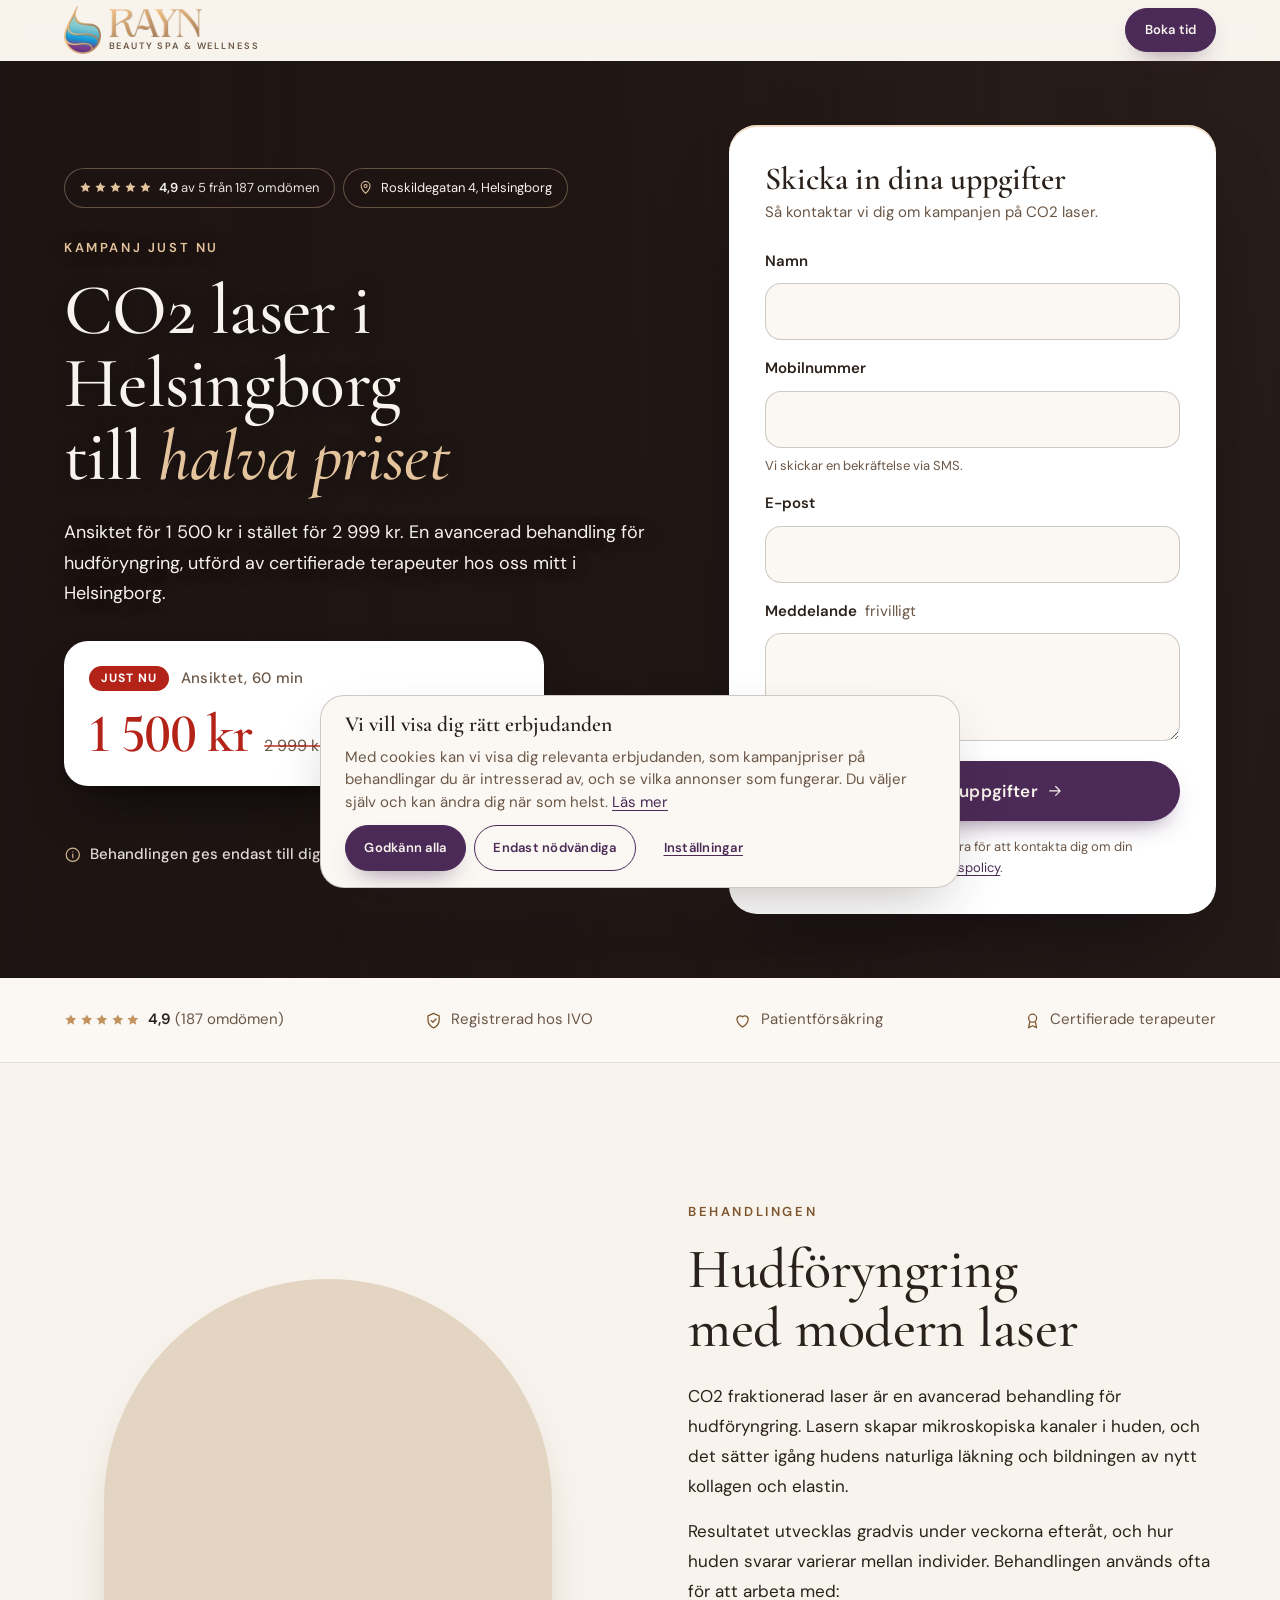
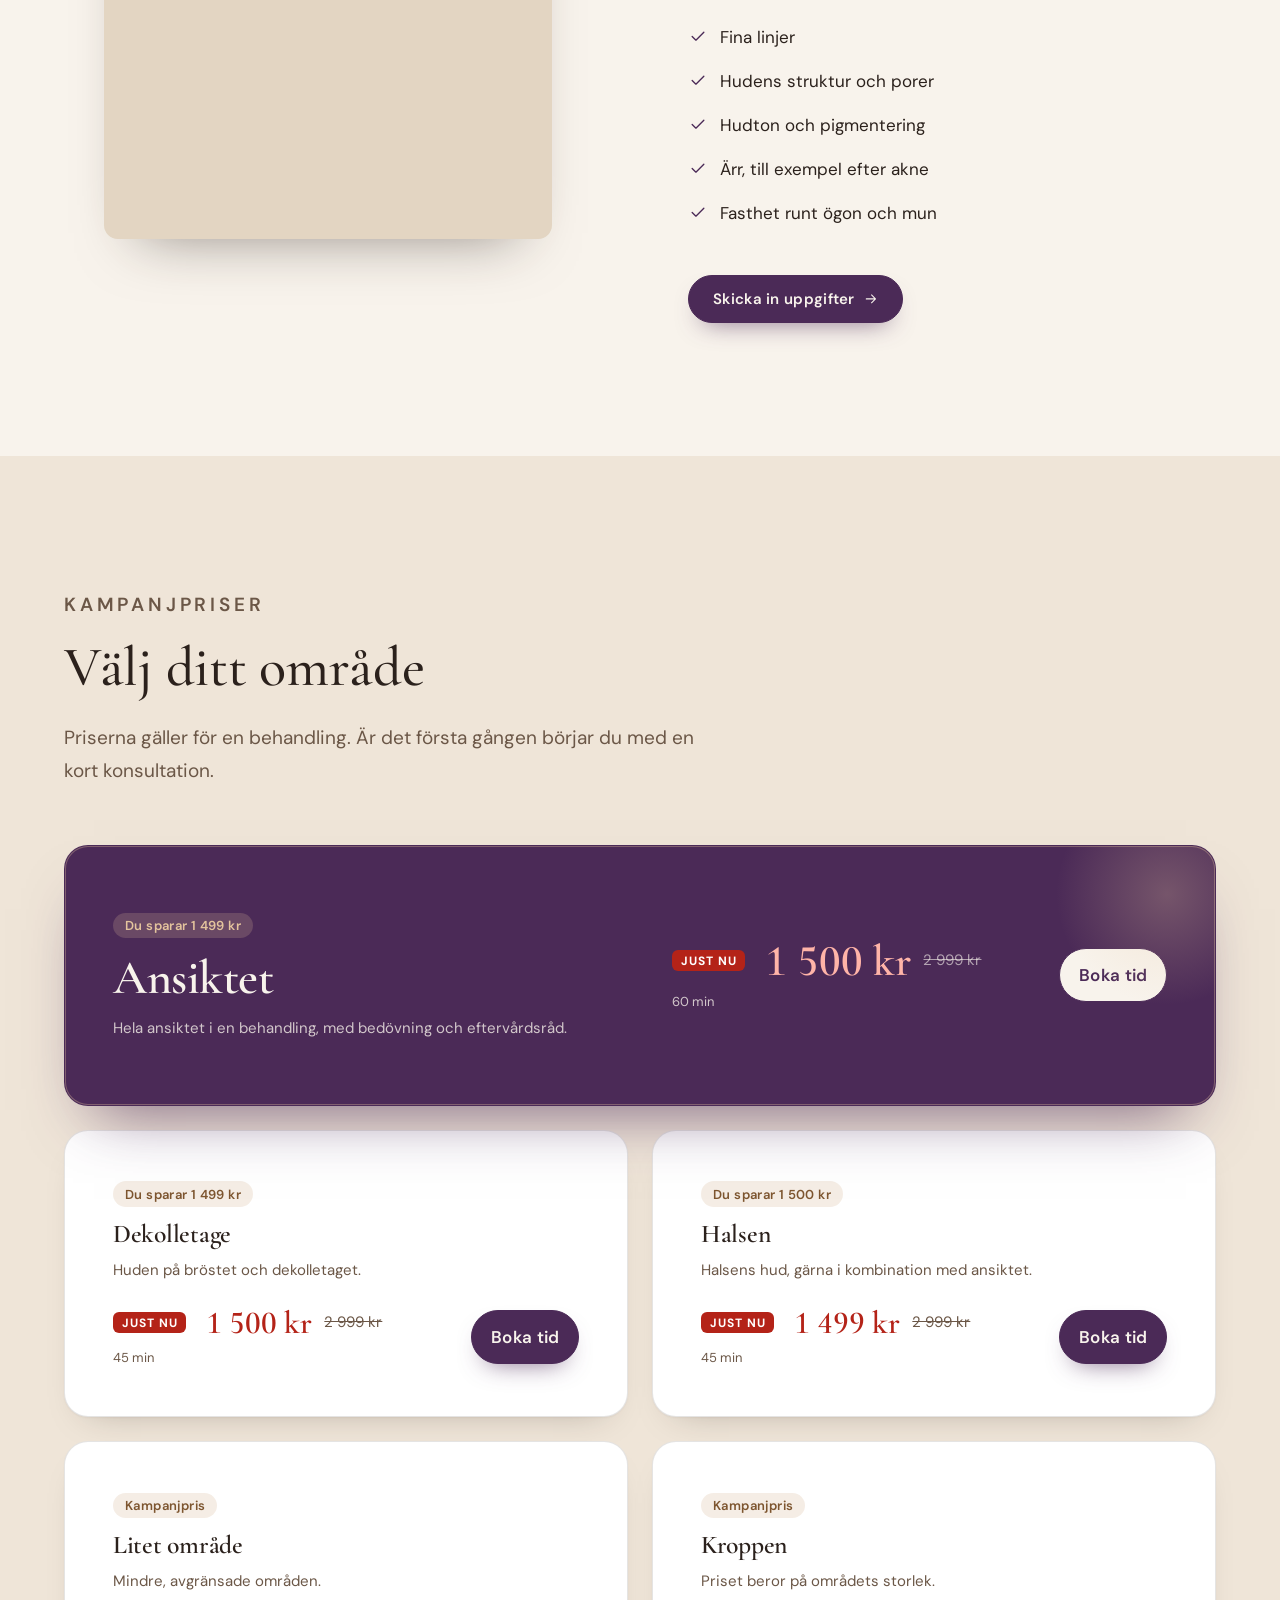
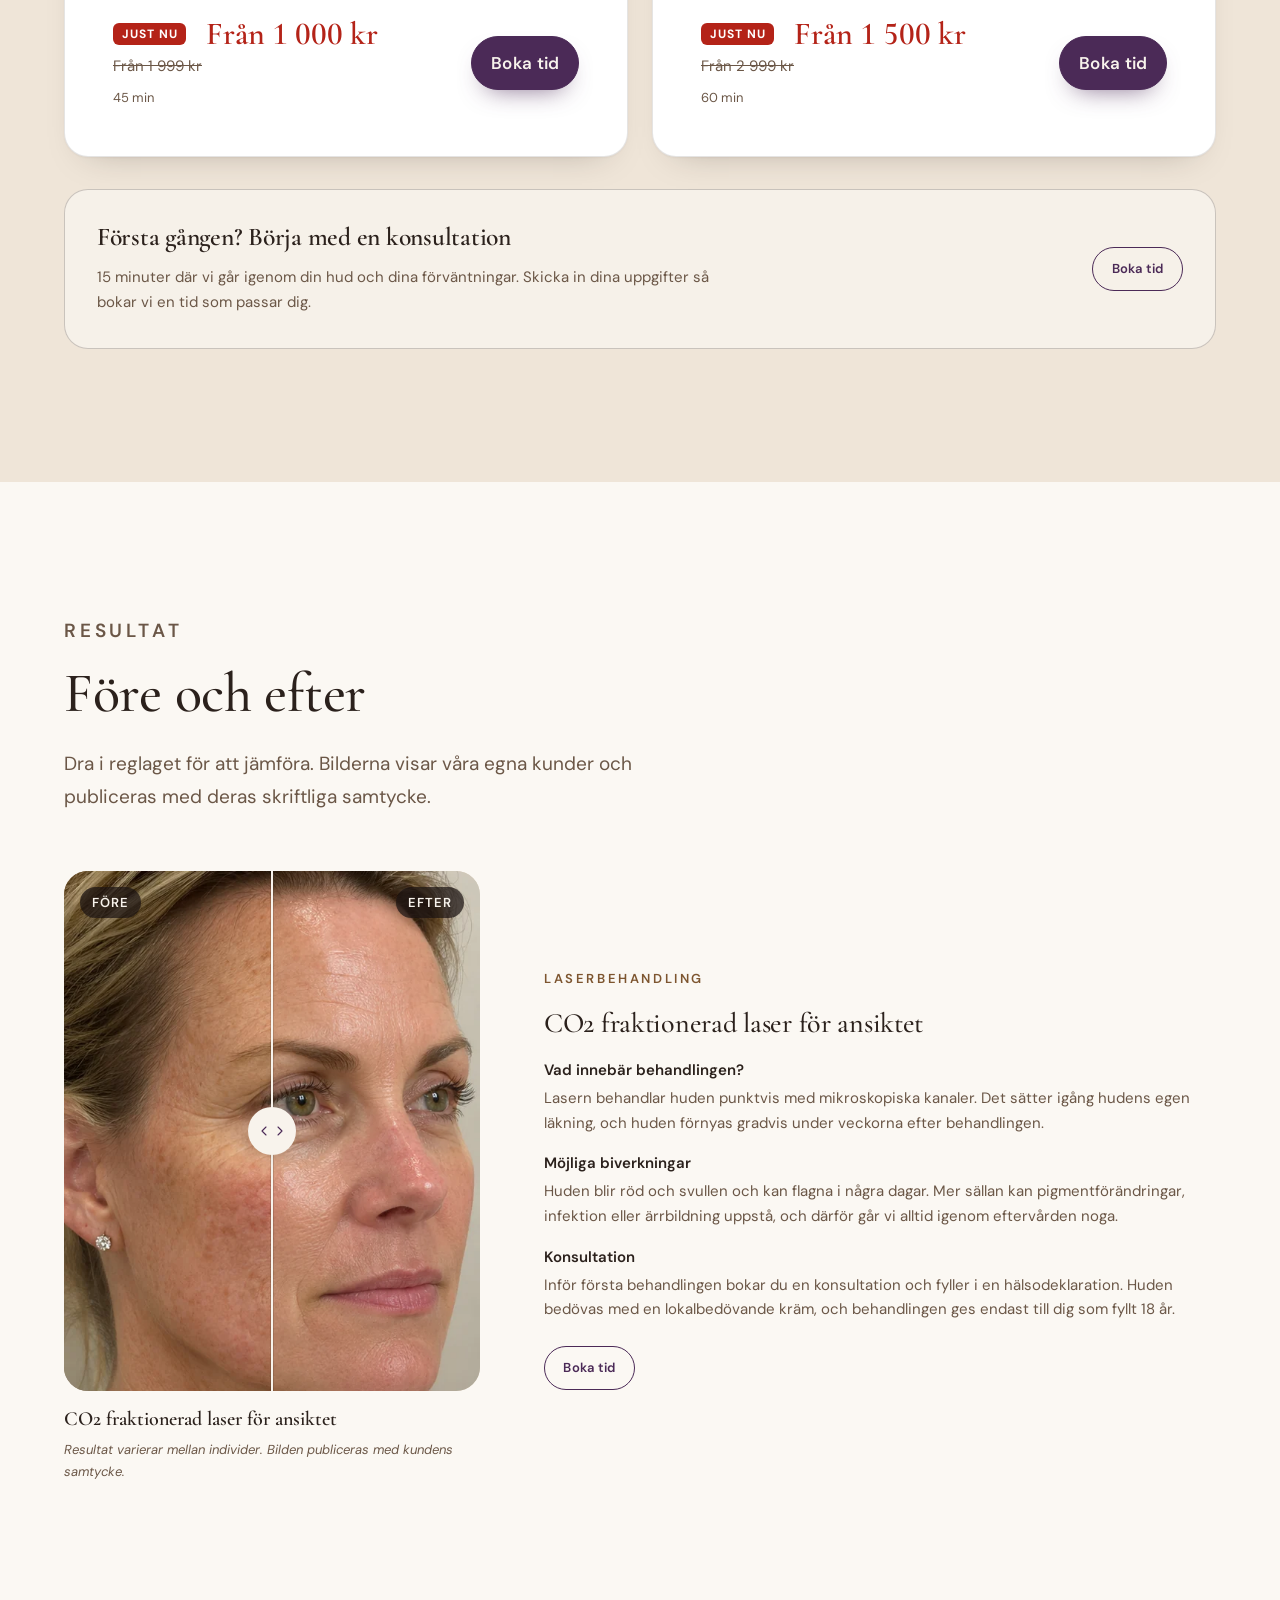
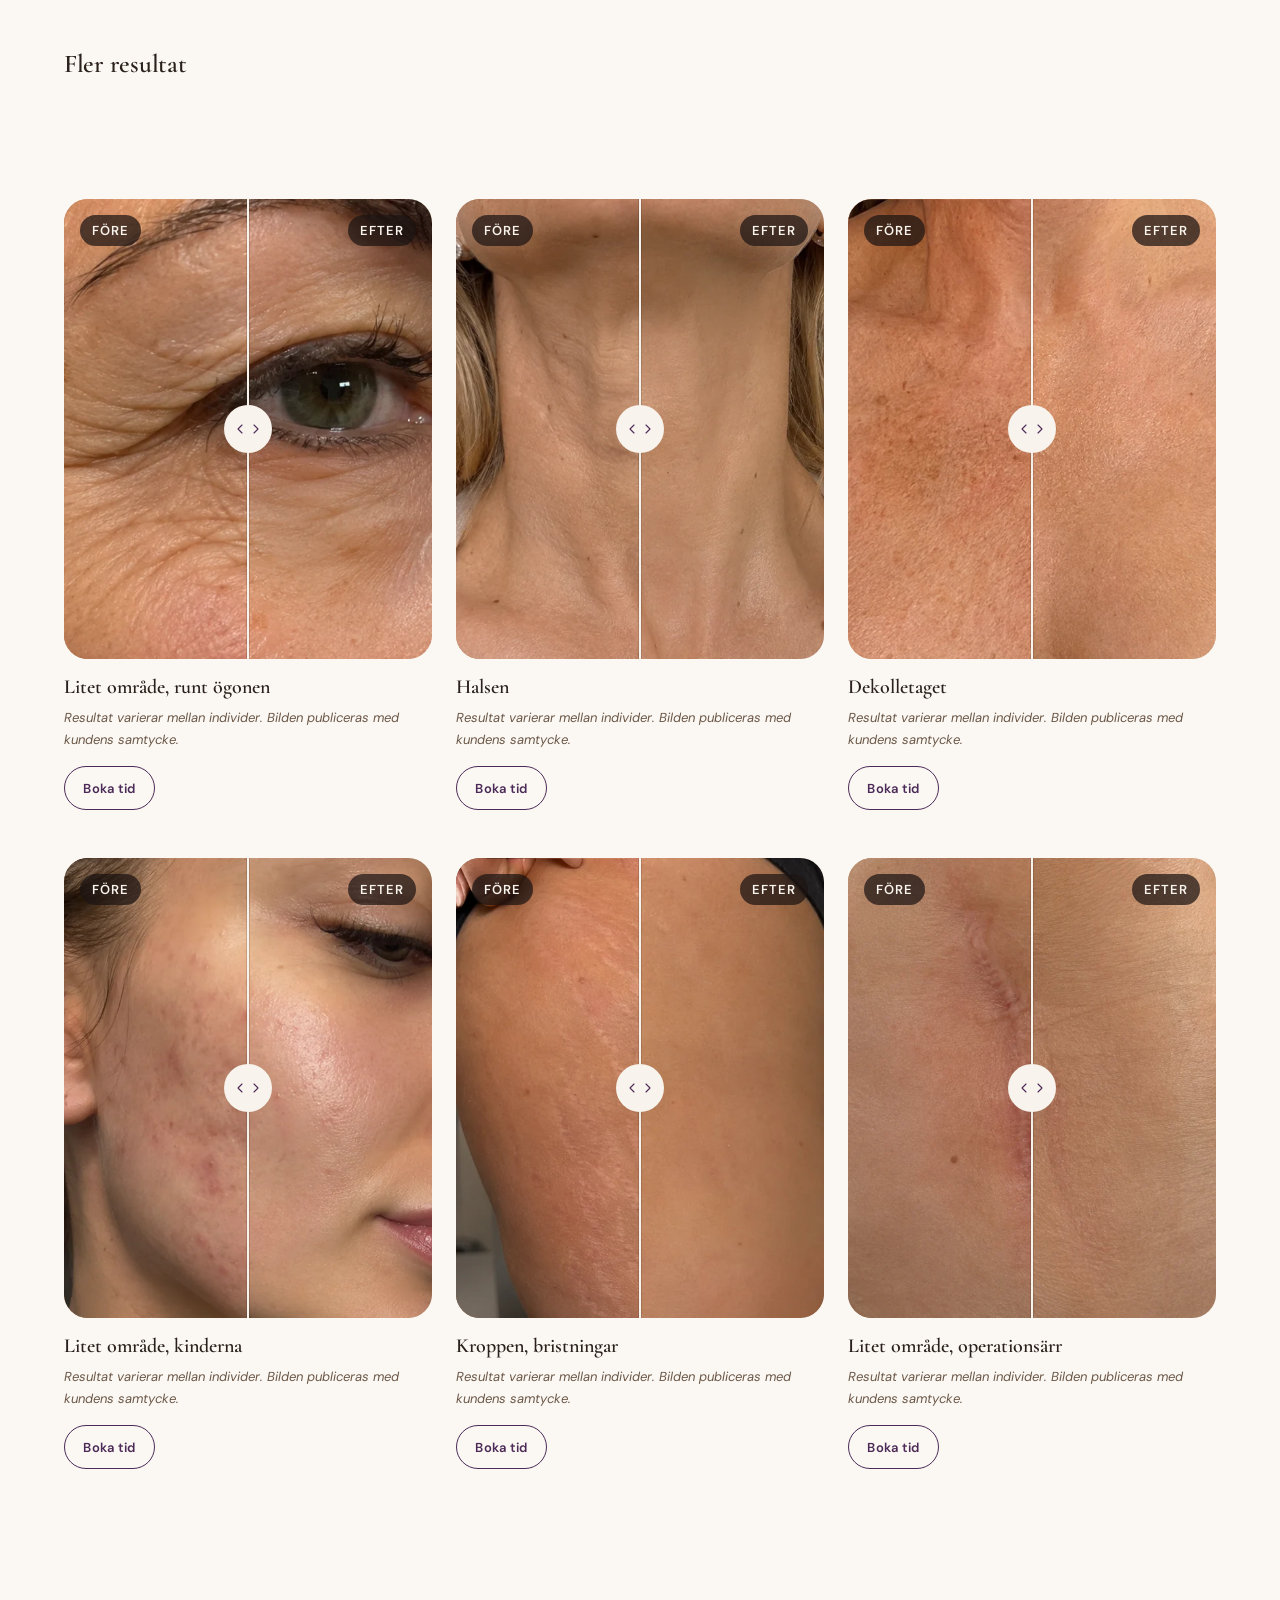
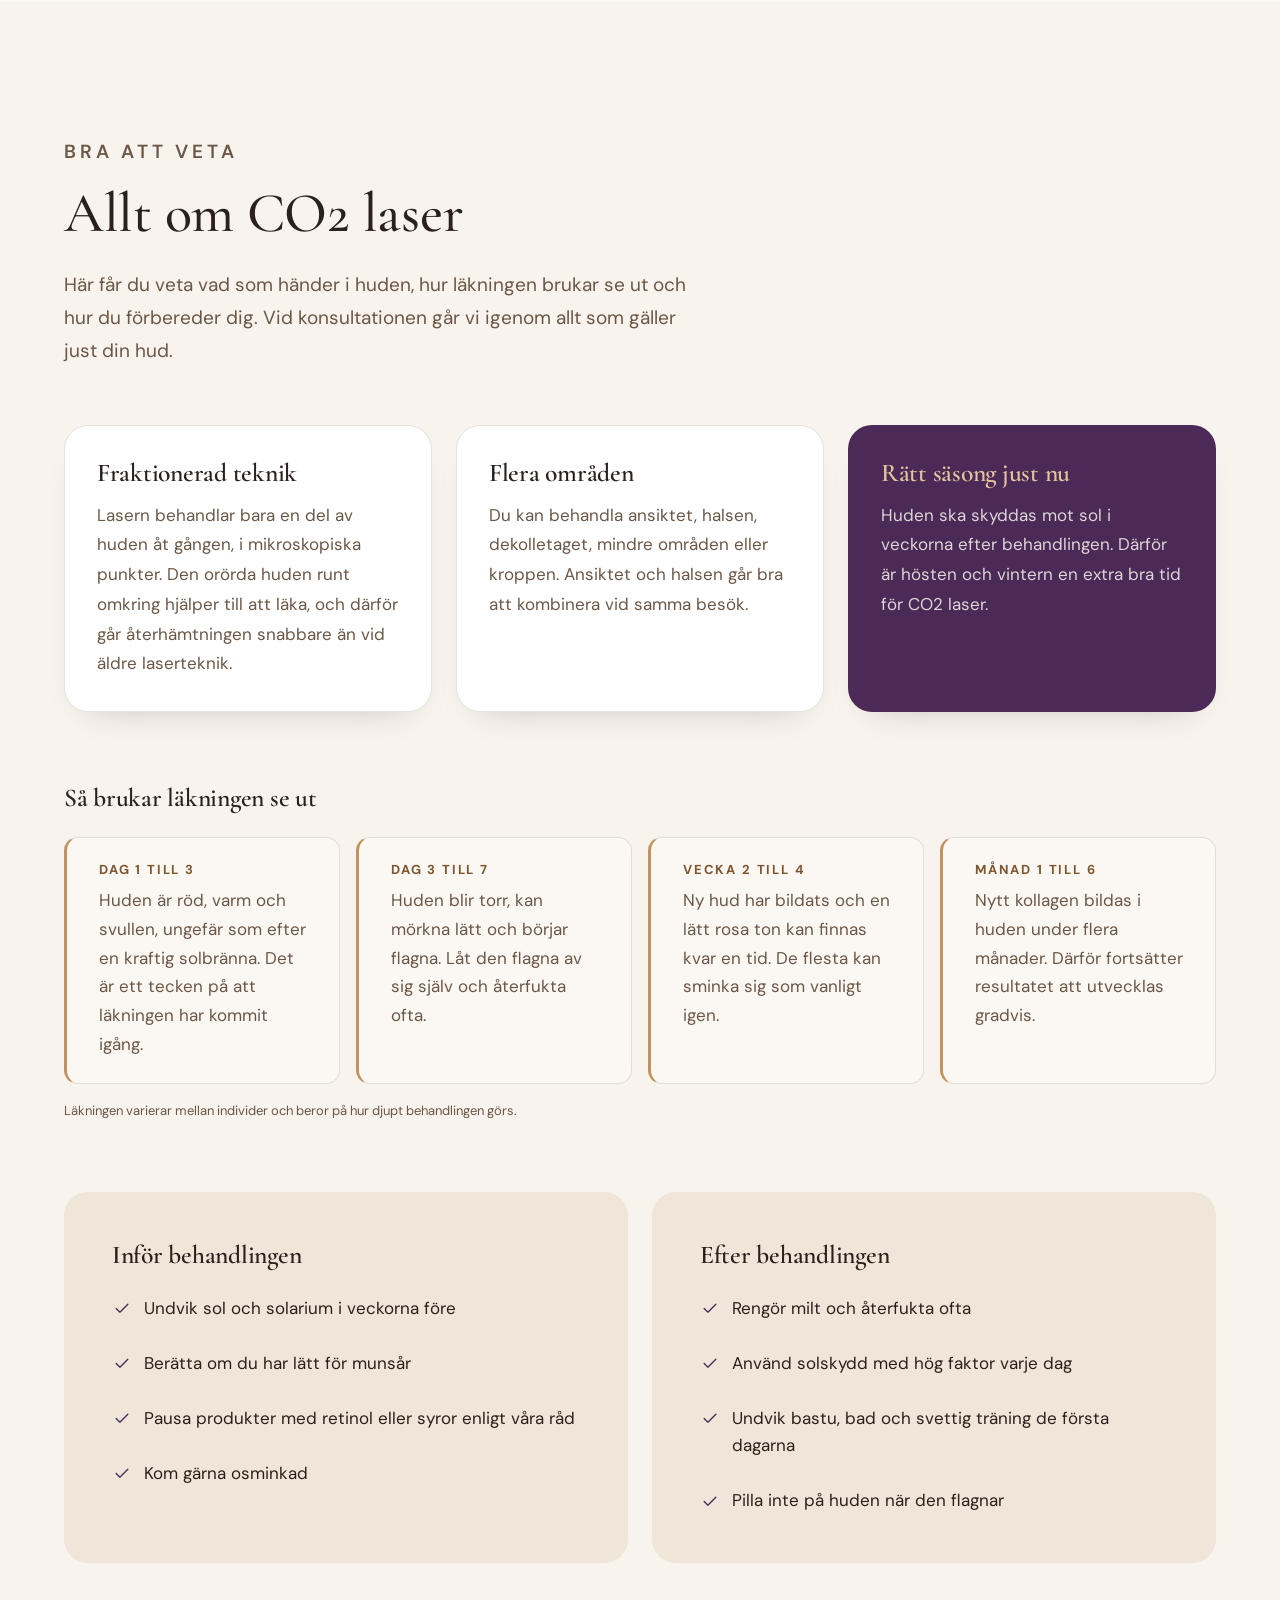
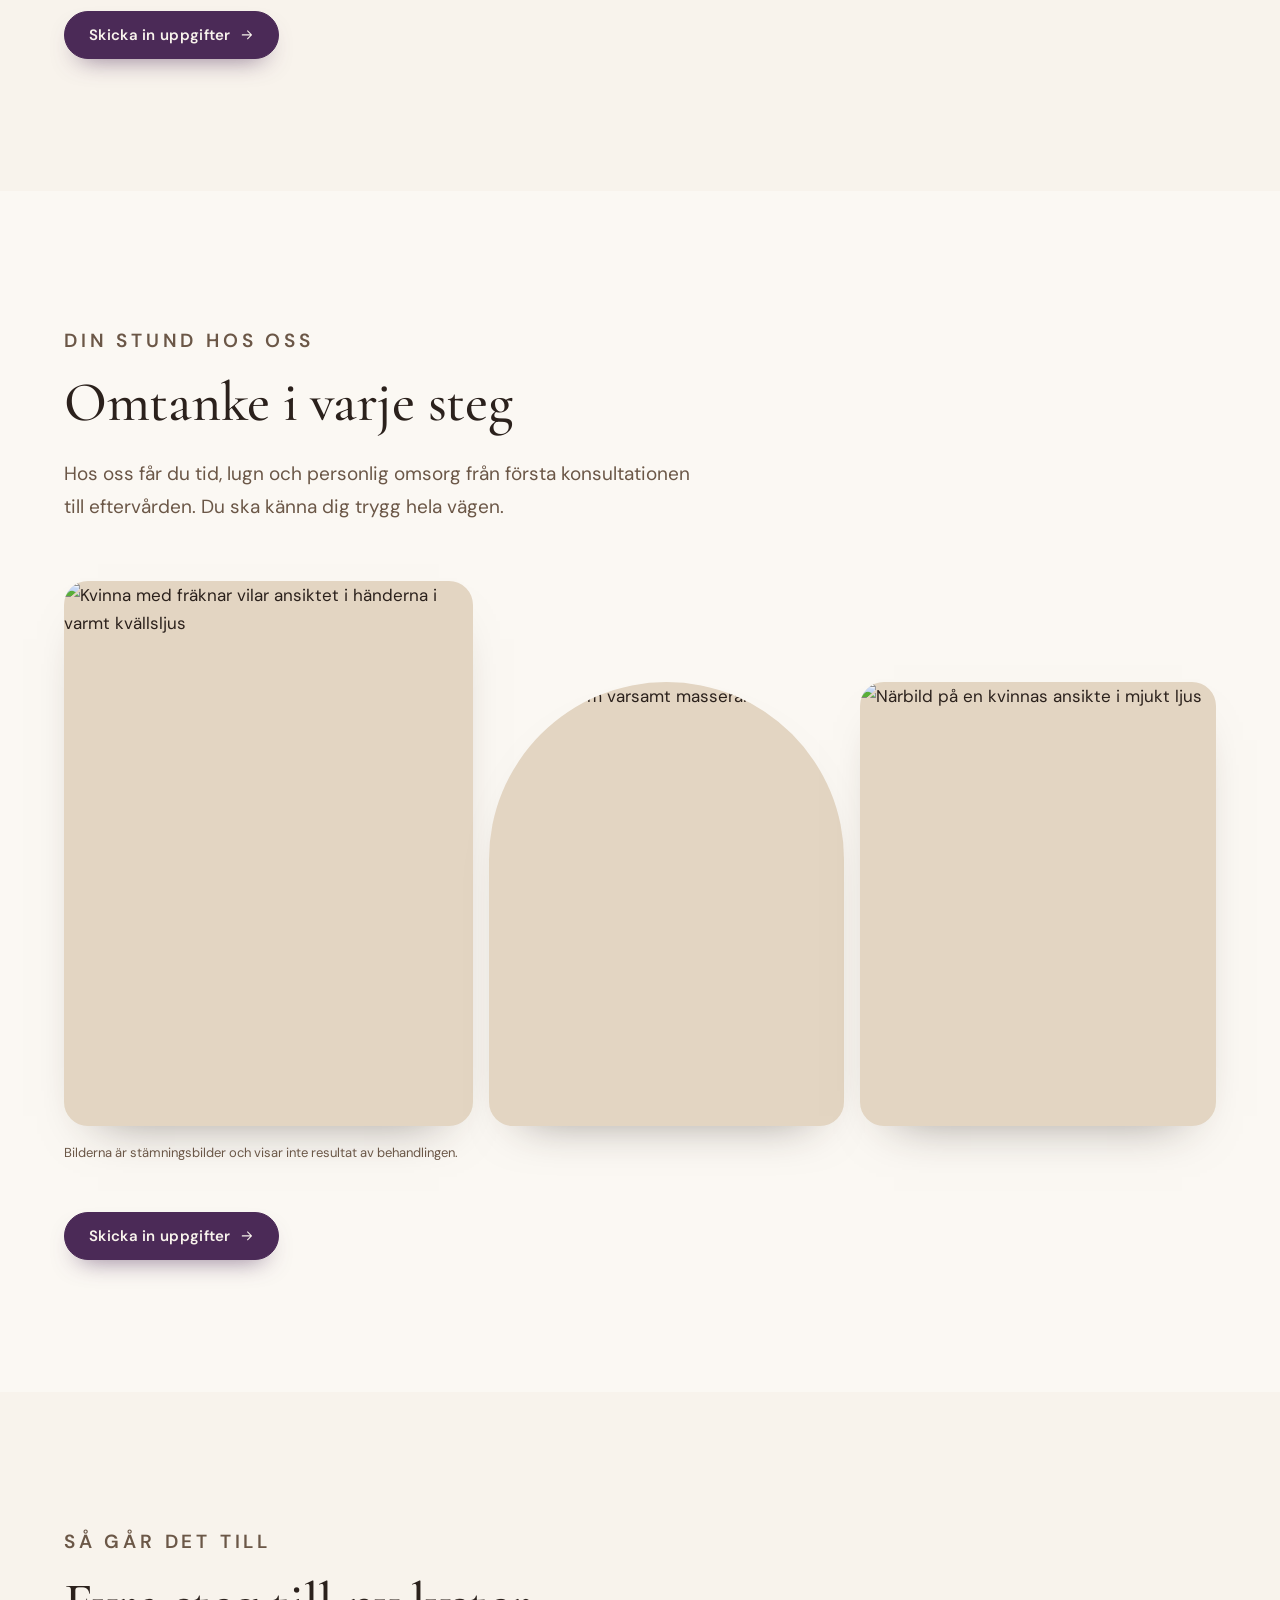
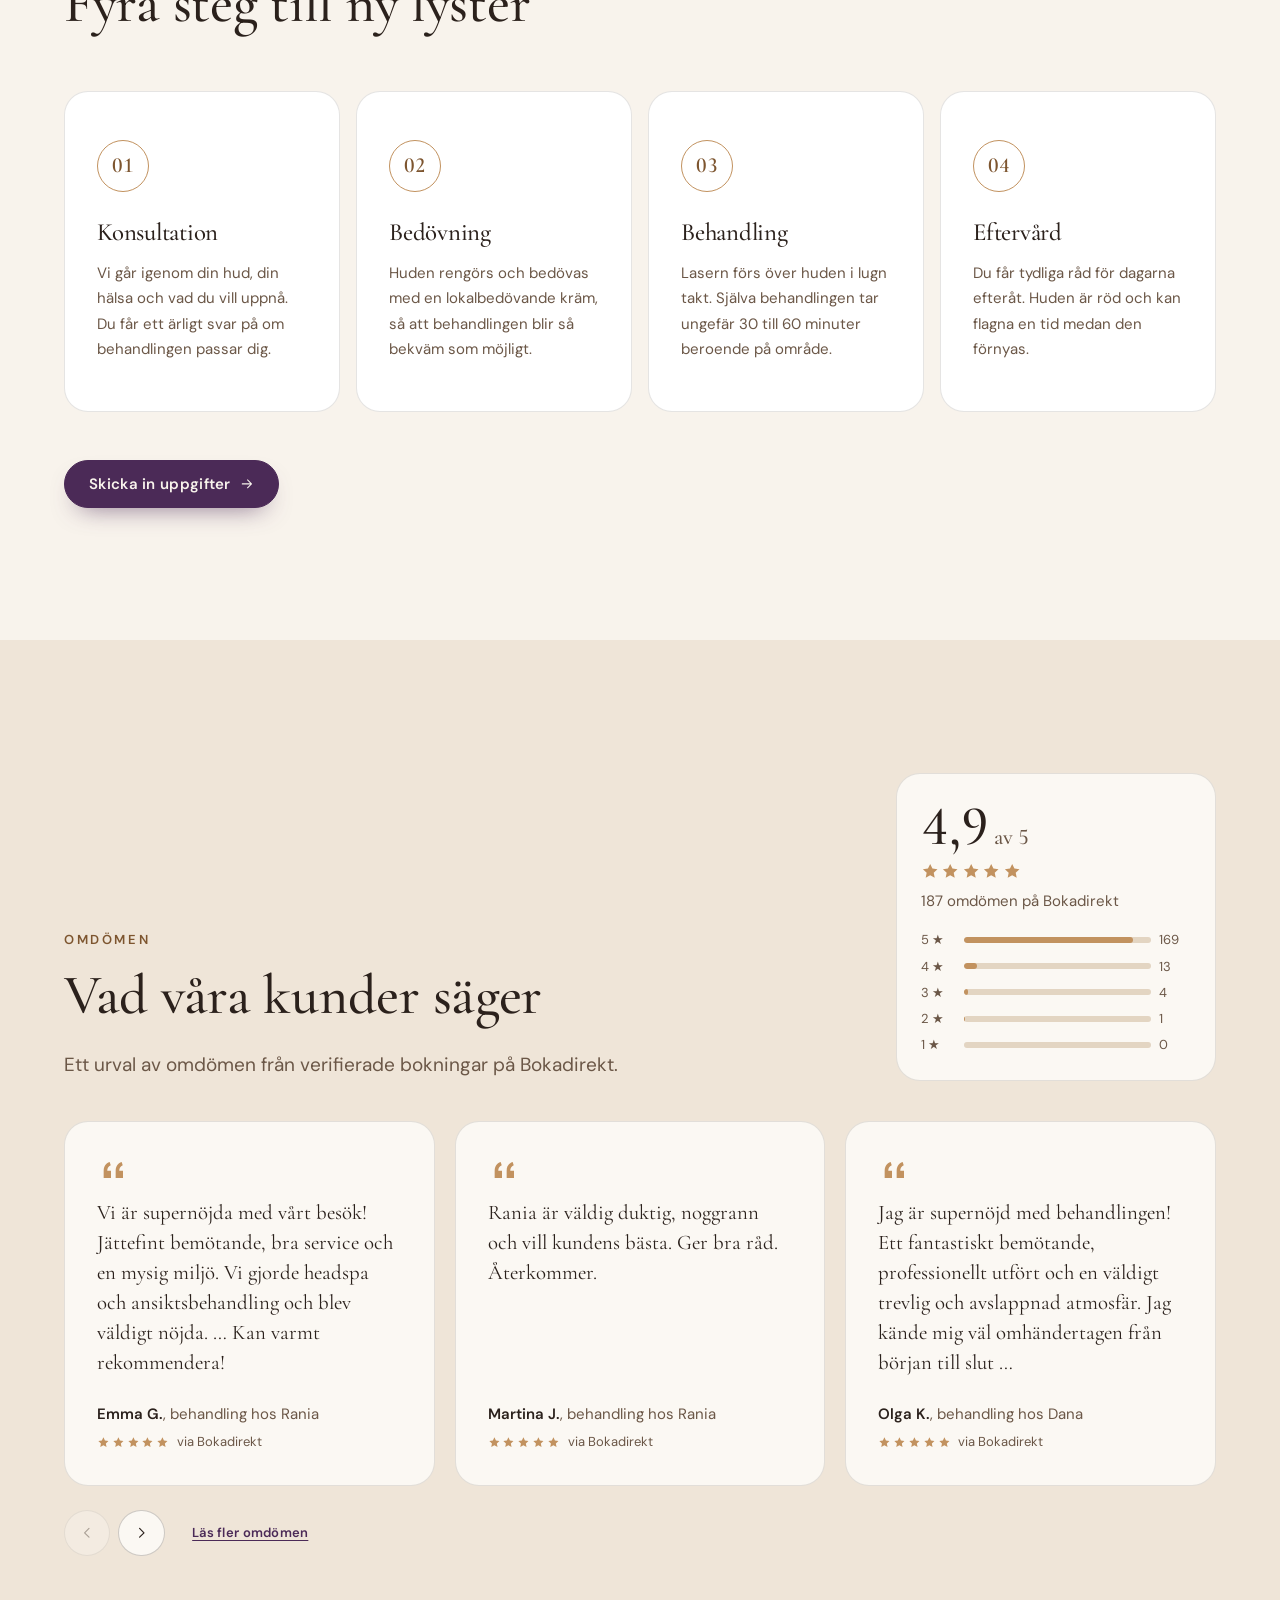
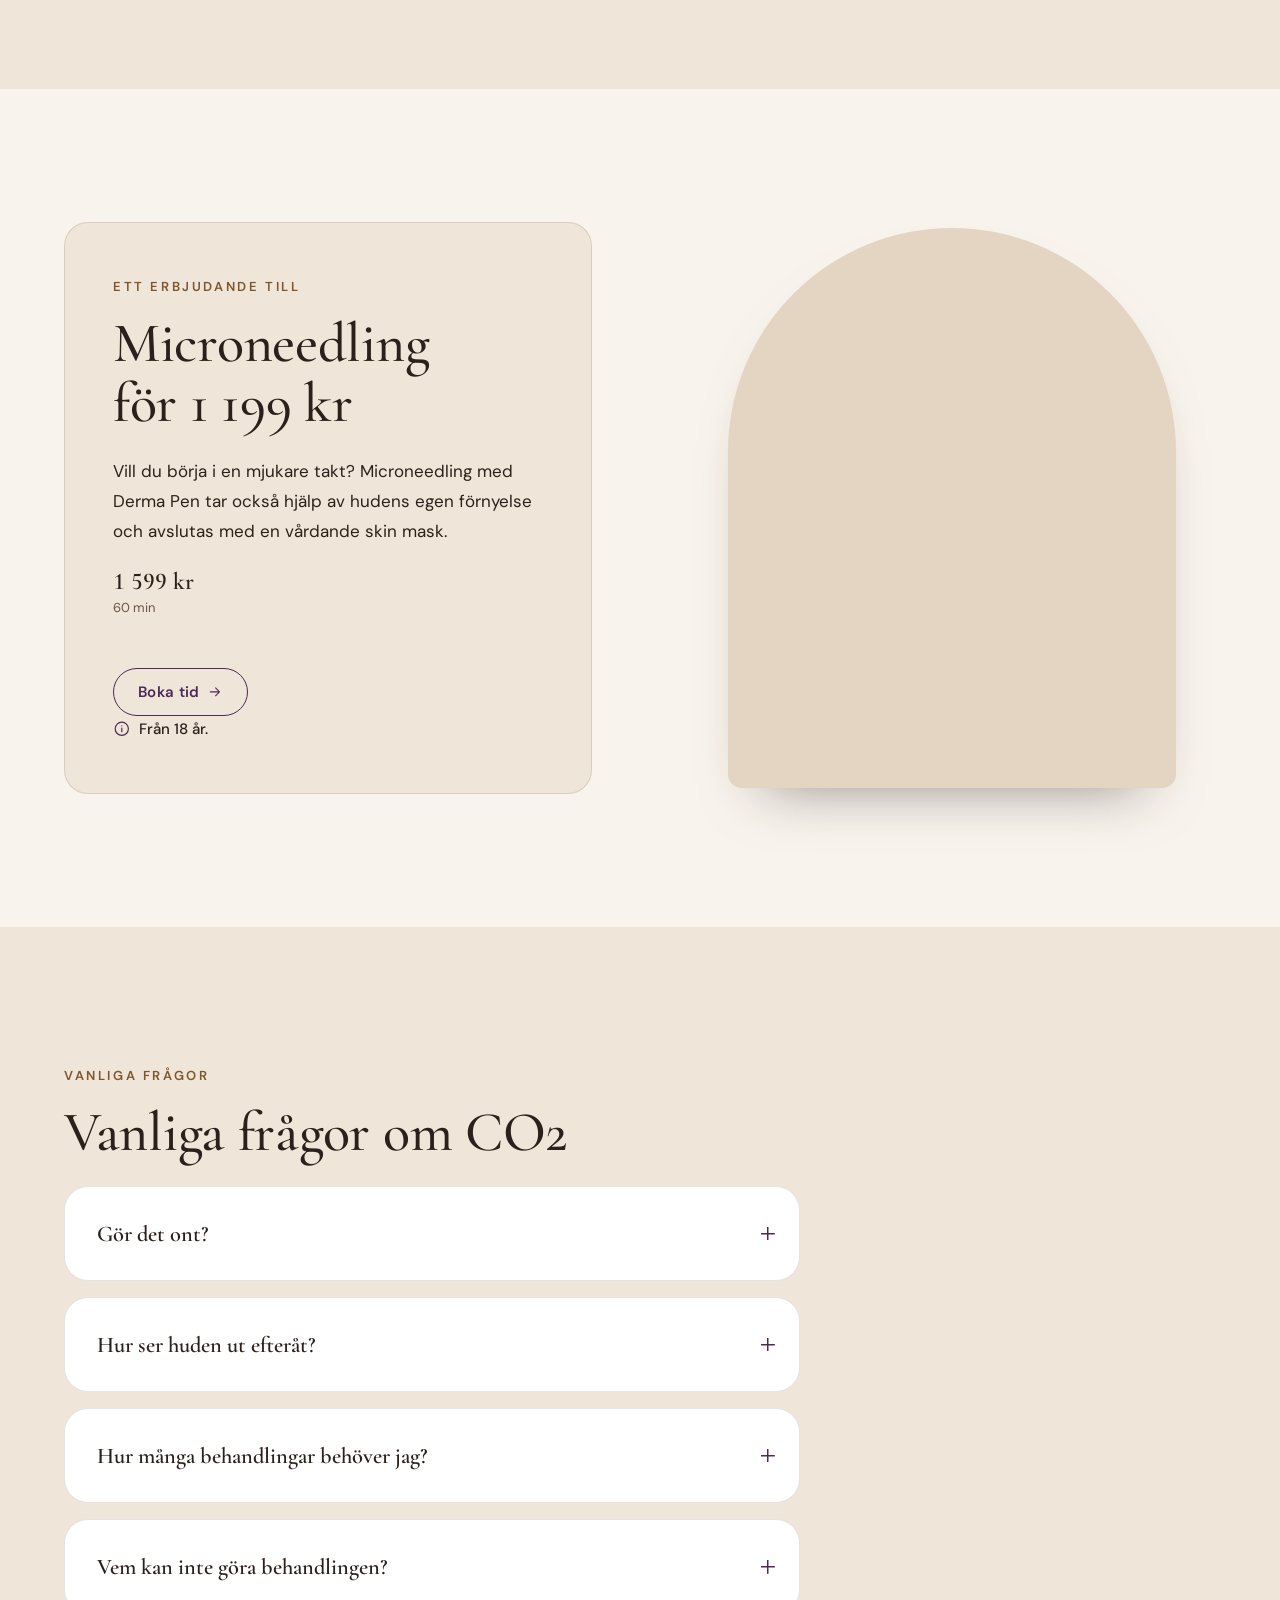
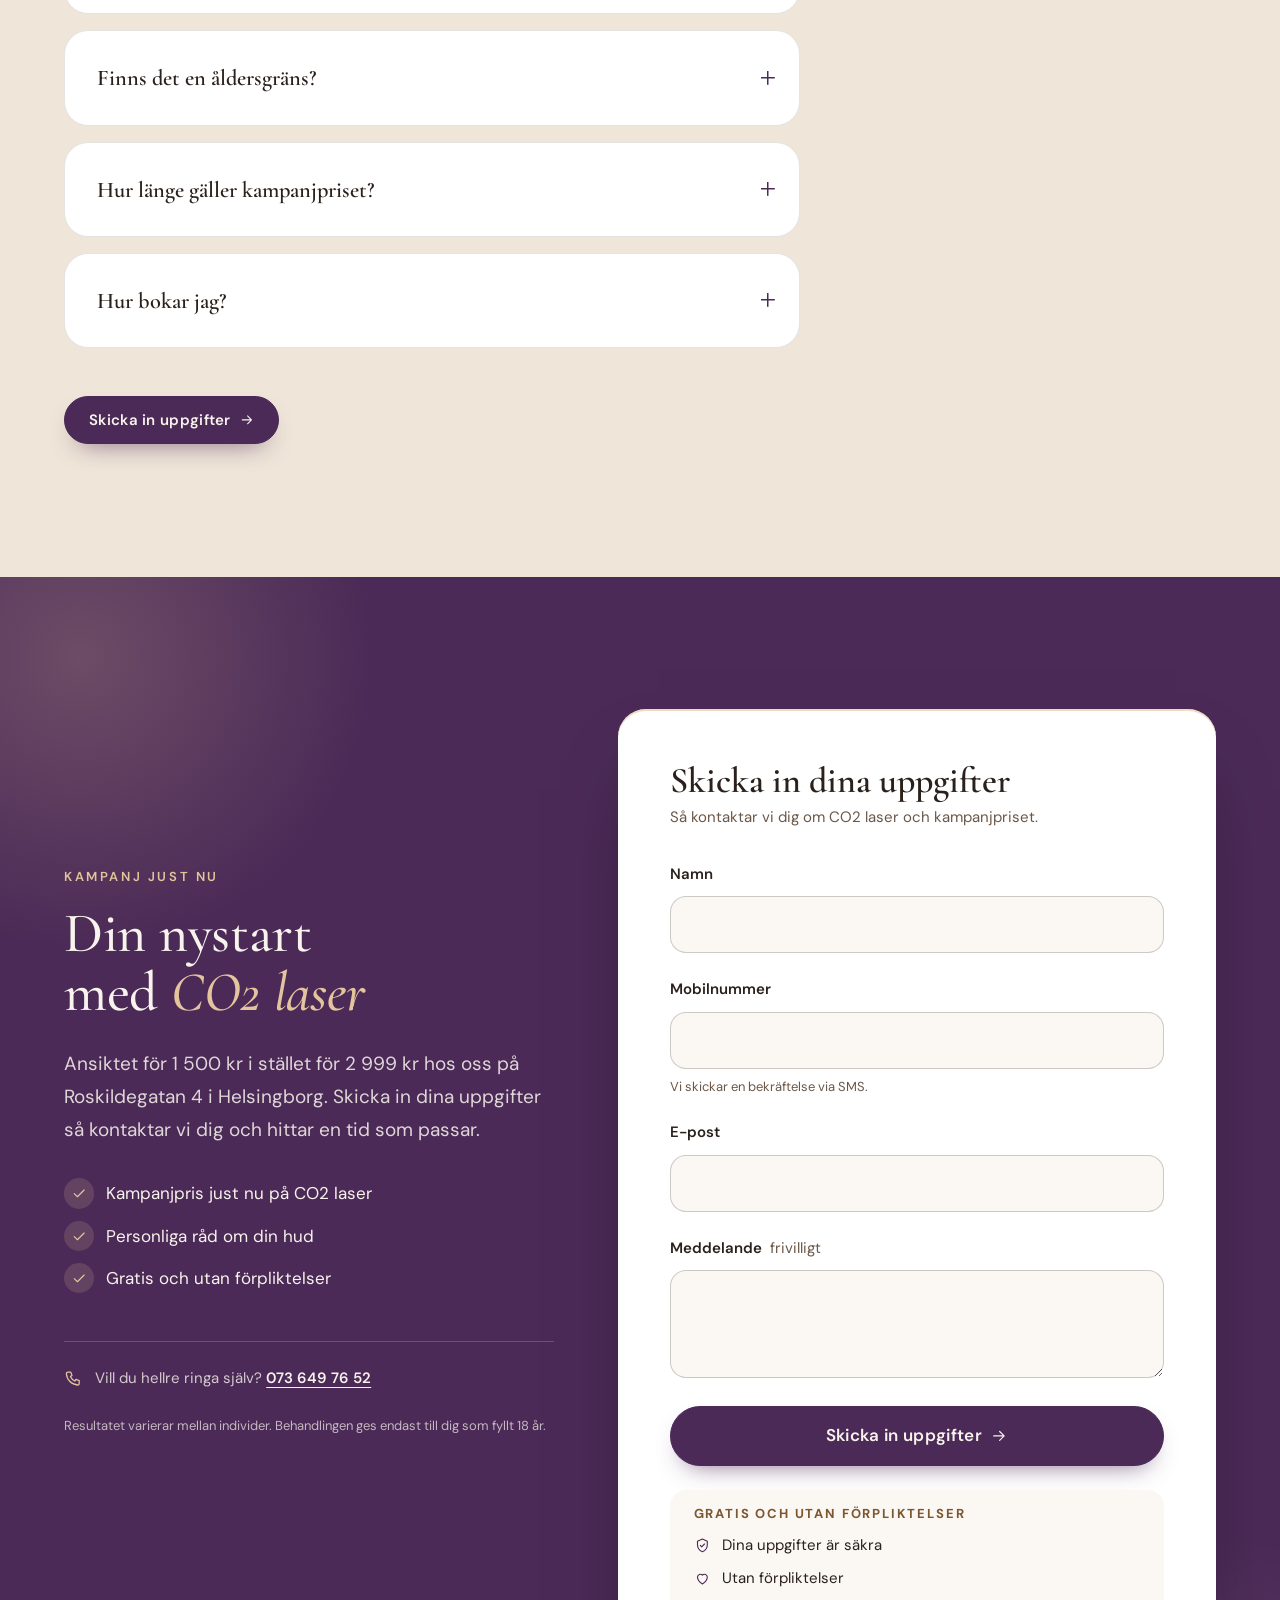
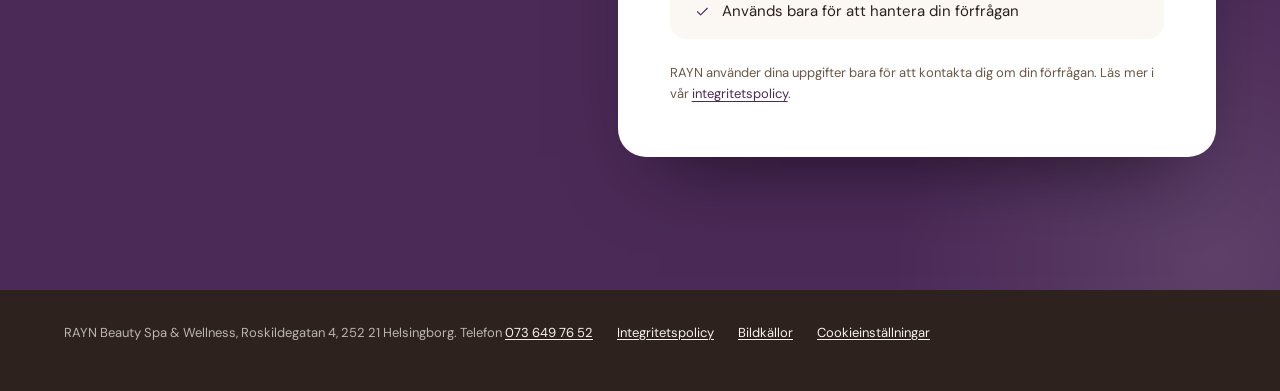
==== commit 7810360a: "Reorder CO2 form fields: name, email, phone" ====
--- a/co2/index.html
+++ b/co2/index.html
@@ -172,7 +172,7 @@
             <div class="lead-field">
               <label class="lead-field__label" for="hero-phone">Mobilnummer</label>
               <input class="lead-field__input" id="hero-phone" name="Telefon" type="tel" inputmode="tel" autocomplete="tel" enterkeyhint="next" pattern="[0-9 +\(\)]{7,}" aria-describedby="hero-phone-hint" required>
-              <p class="lead-field__hint" id="hero-phone-hint">Du får en bekräftelse via SMS och vi ringer upp dig.</p>
+              <p class="lead-field__hint" id="hero-phone-hint">Vi skickar en bekräftelse via SMS.</p>
             </div>
             <div class="lead-field">
               <label class="lead-field__label" for="hero-email">E-post</label>
@@ -697,7 +697,7 @@
             <div class="lead-field">
               <label class="lead-field__label" for="bottom-phone">Mobilnummer</label>
               <input class="lead-field__input" id="bottom-phone" name="Telefon" type="tel" inputmode="tel" autocomplete="tel" enterkeyhint="next" pattern="[0-9 +\(\)]{7,}" aria-describedby="bottom-phone-hint" required>
-              <p class="lead-field__hint" id="bottom-phone-hint">Du får en bekräftelse via SMS och vi ringer upp dig.</p>
+              <p class="lead-field__hint" id="bottom-phone-hint">Vi skickar en bekräftelse via SMS.</p>
             </div>
             <div class="lead-field">
               <label class="lead-field__label" for="bottom-email">E-post</label>
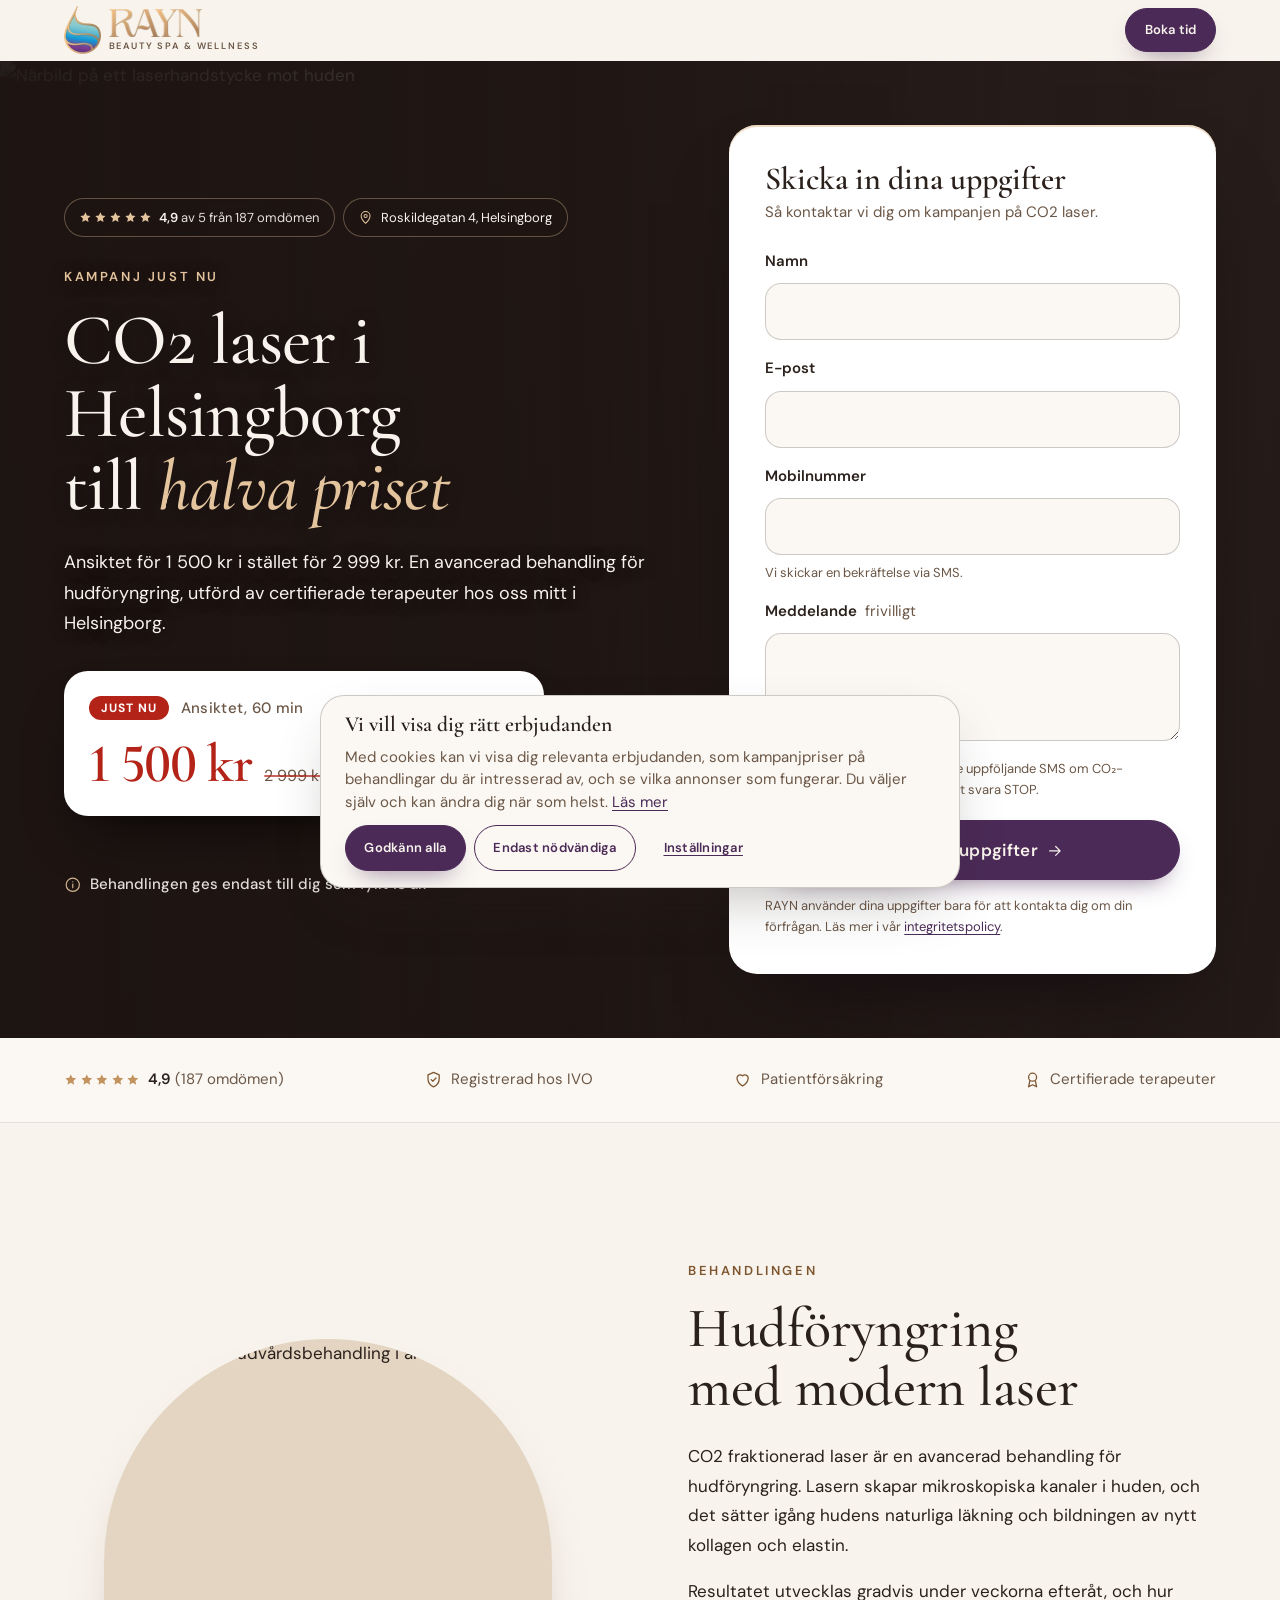
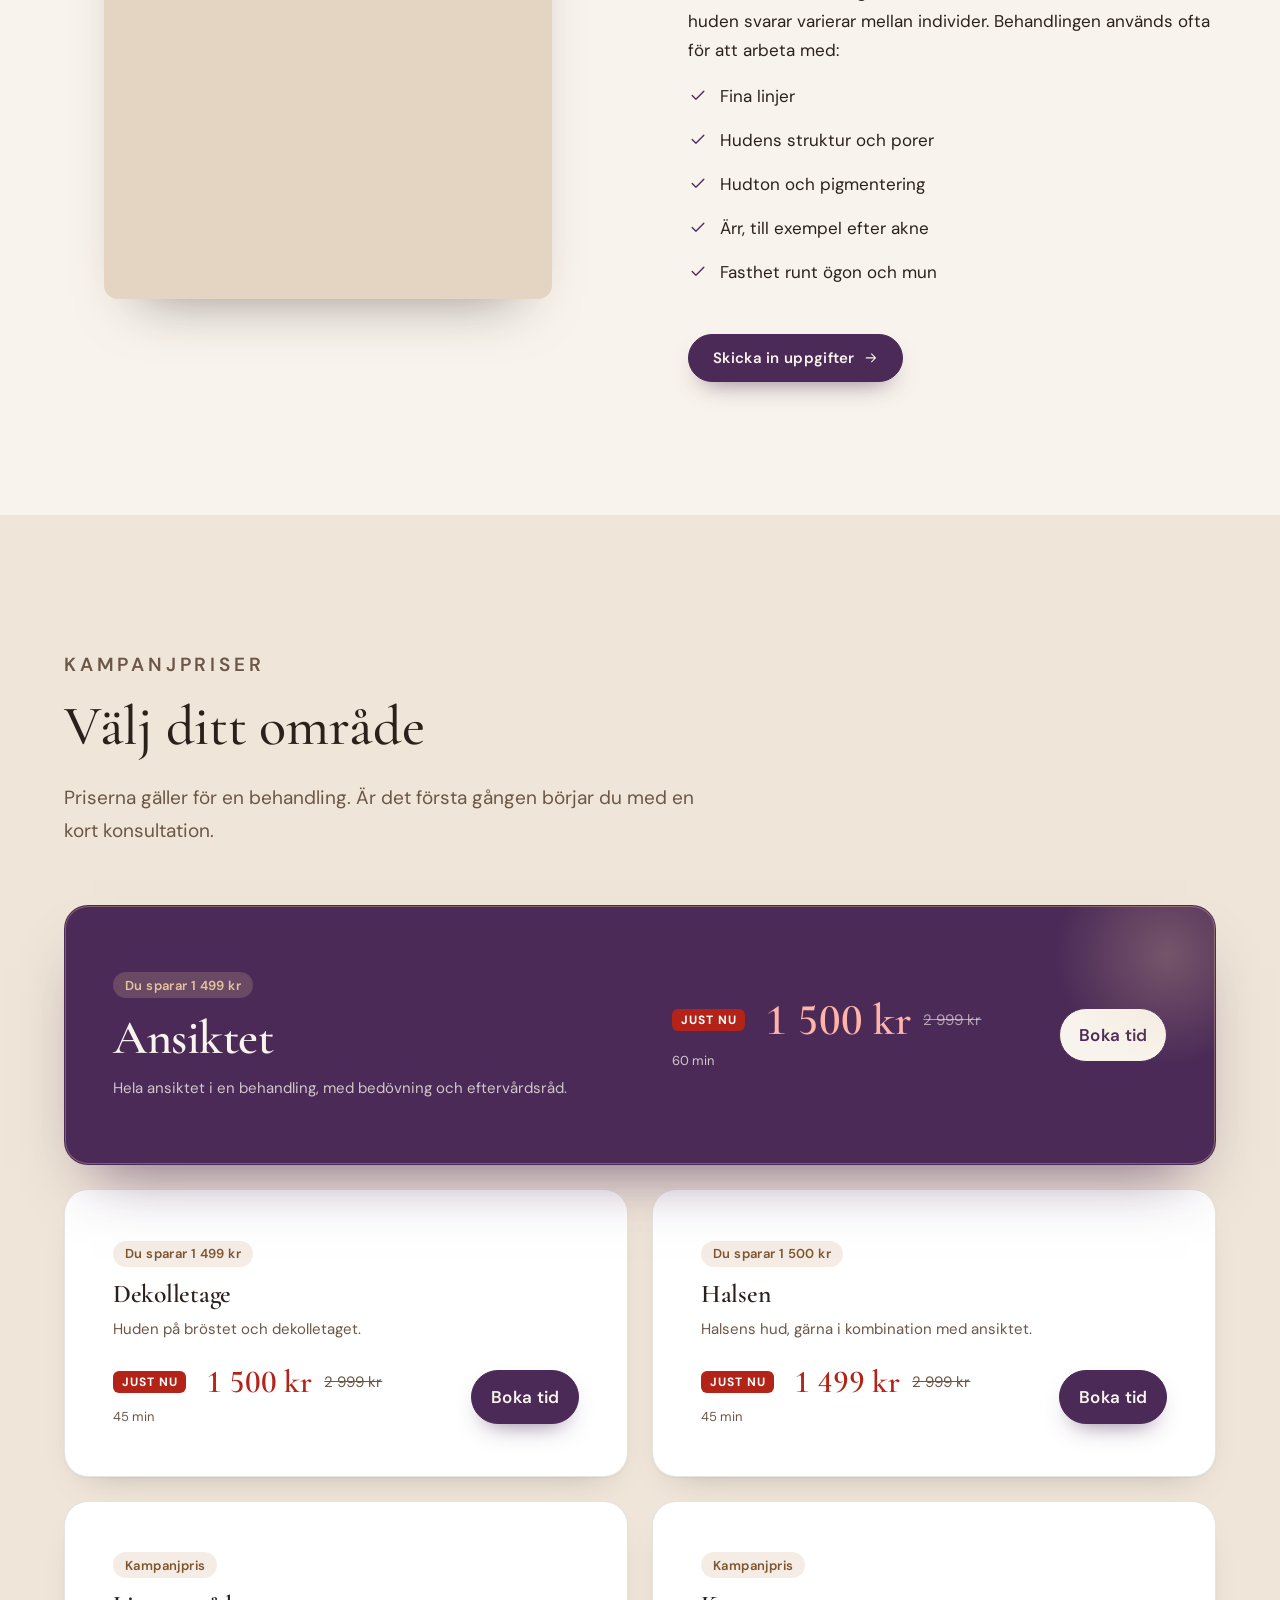
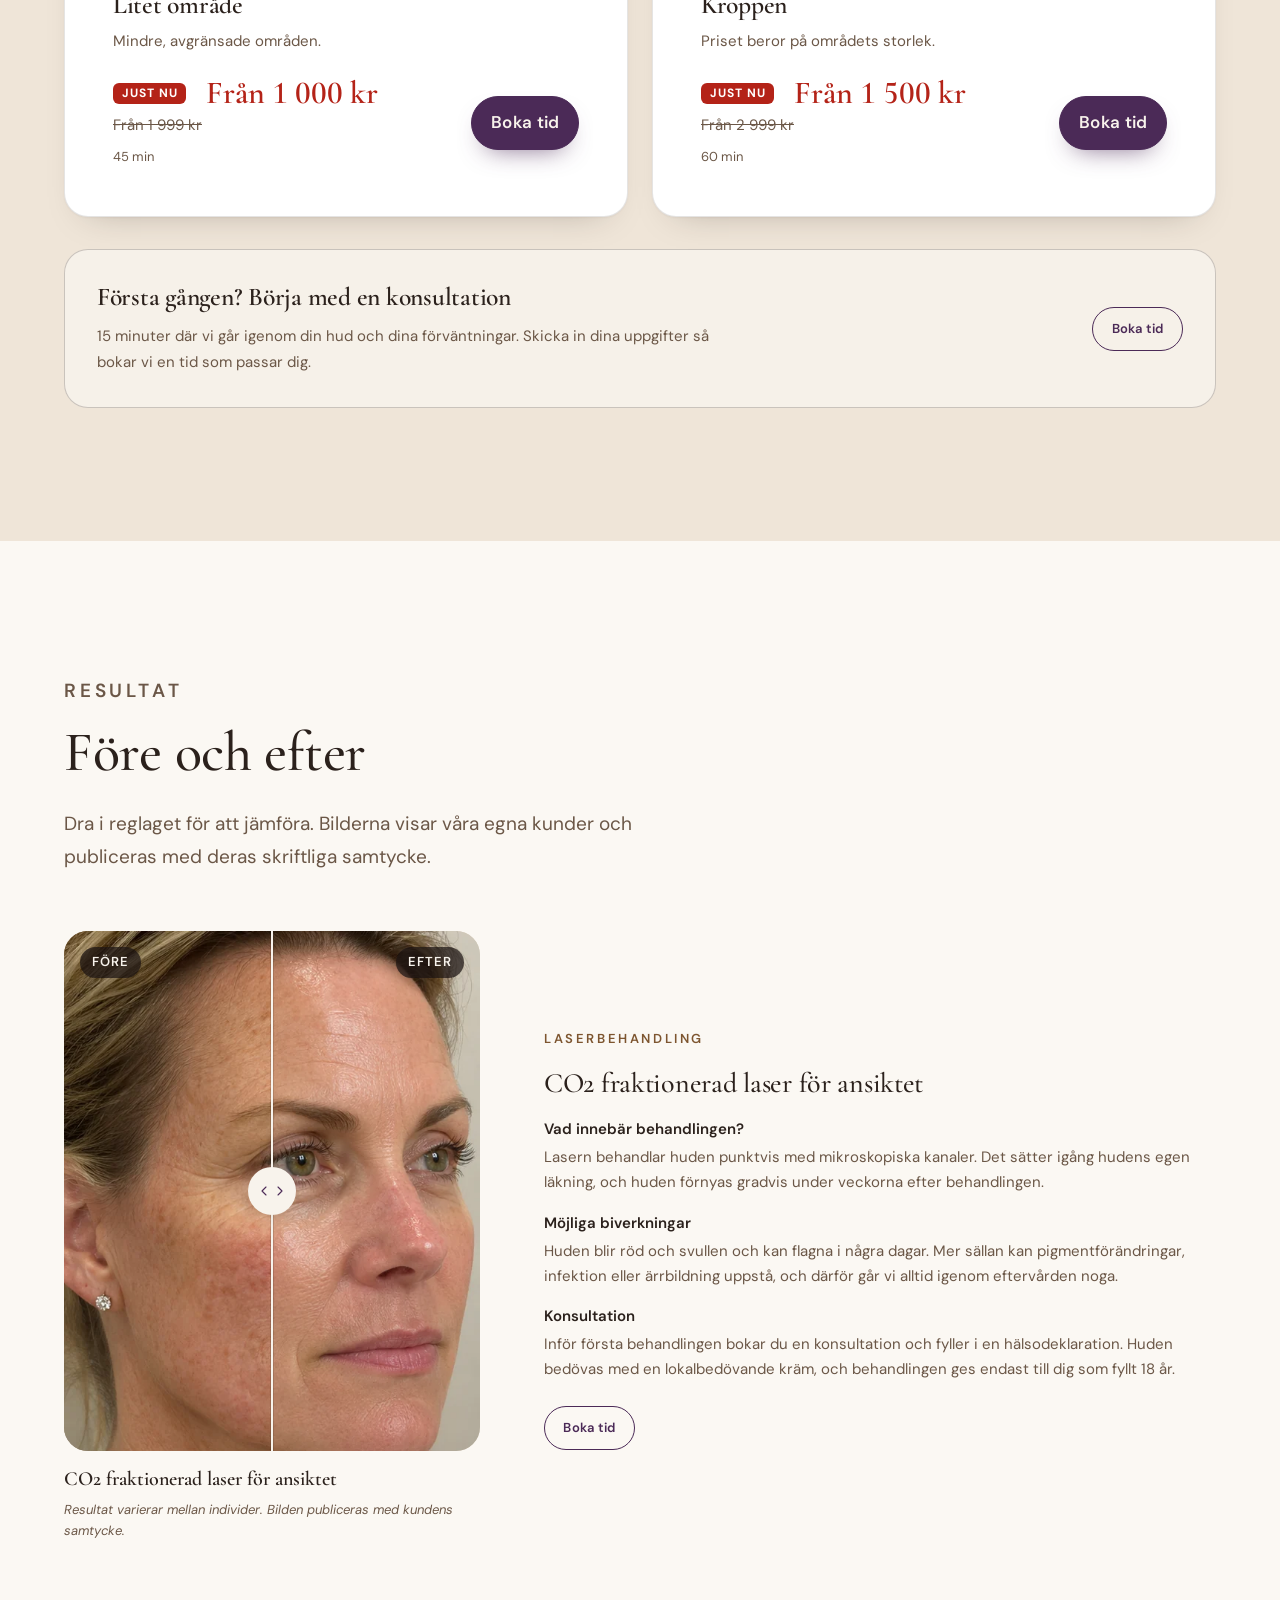
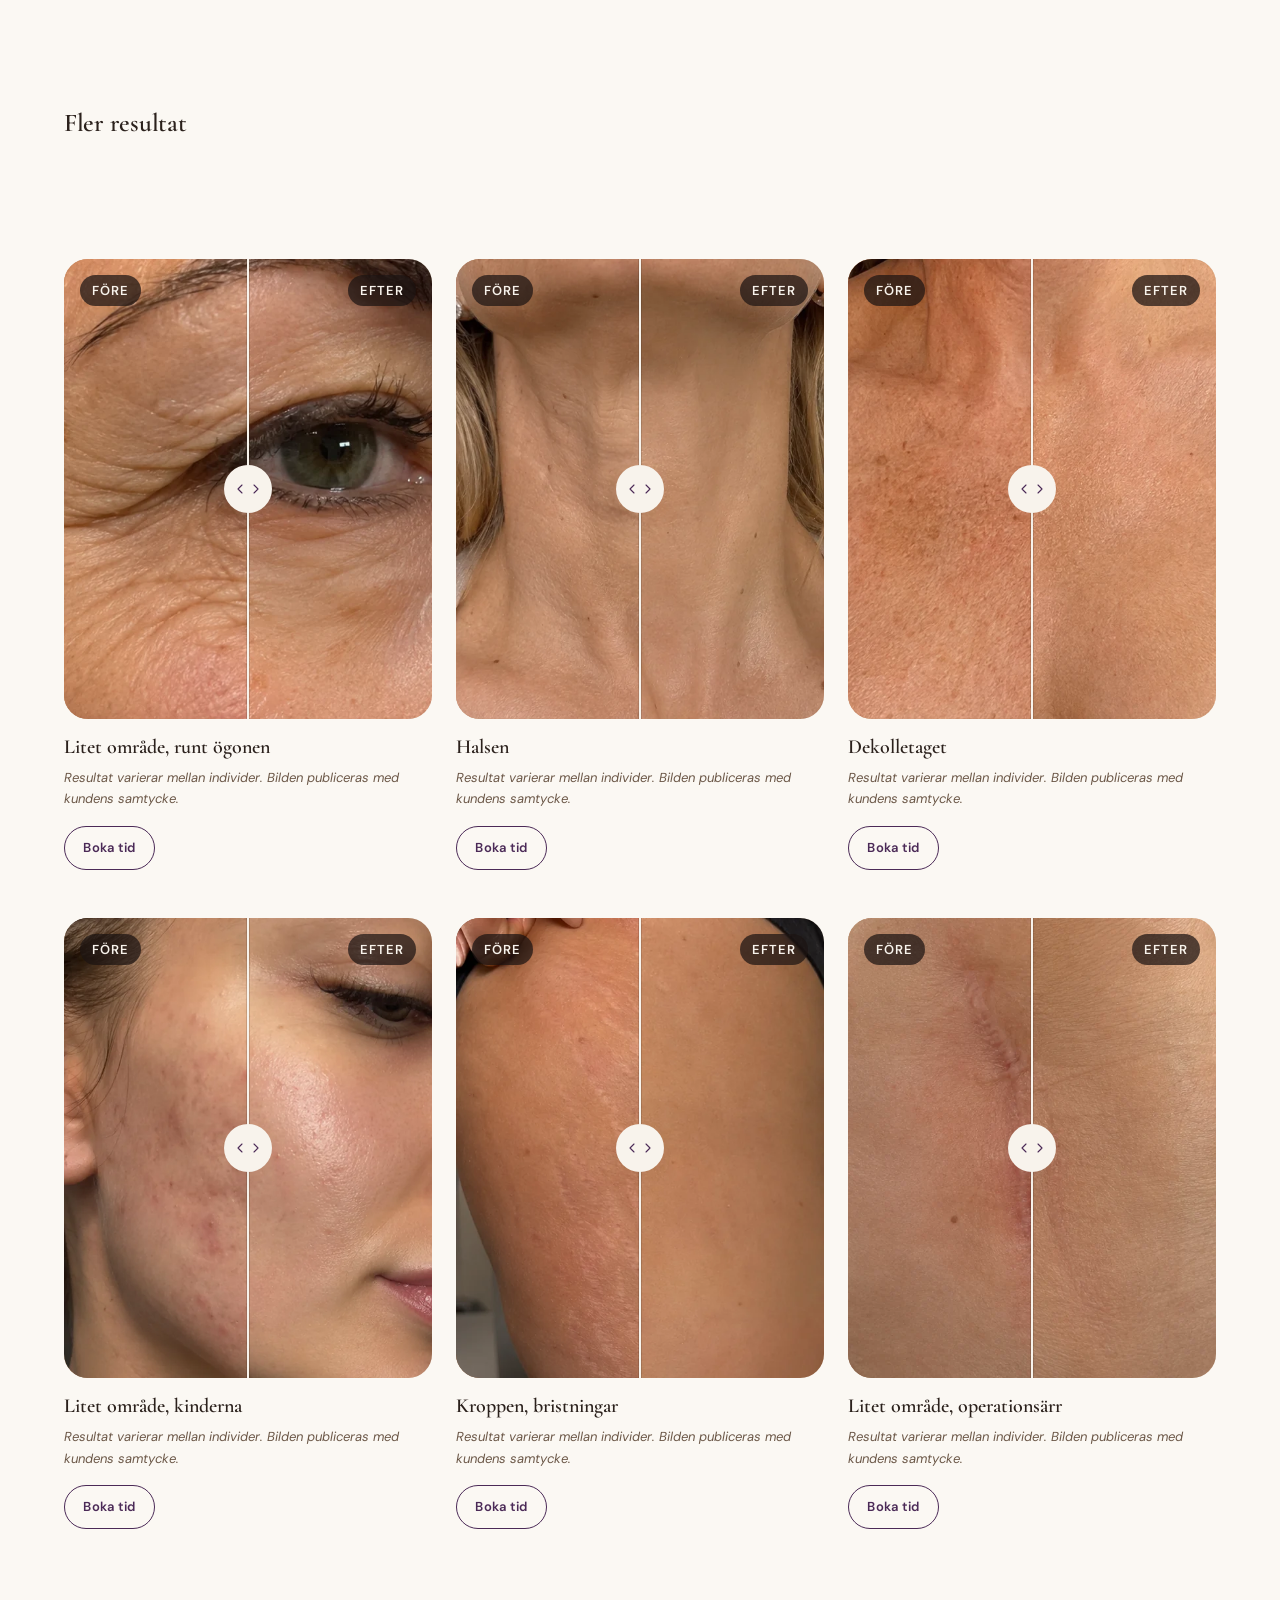
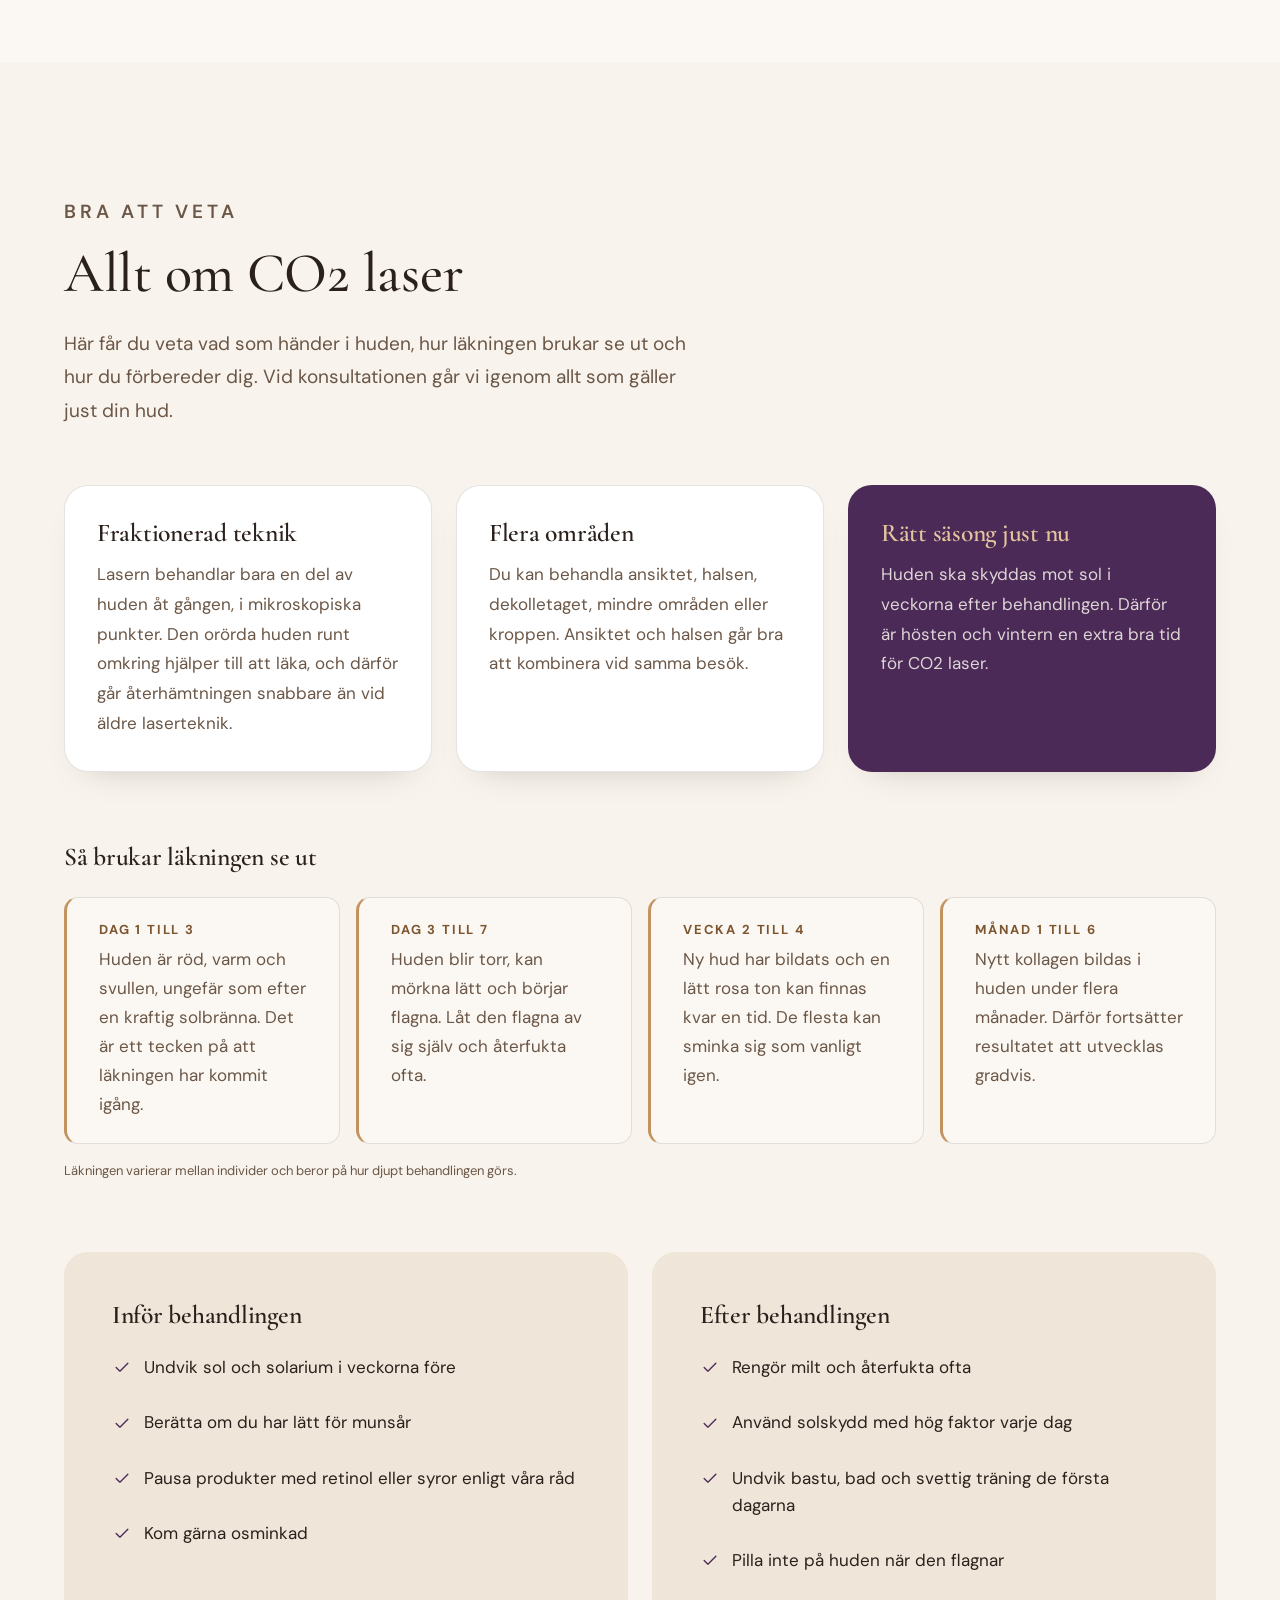
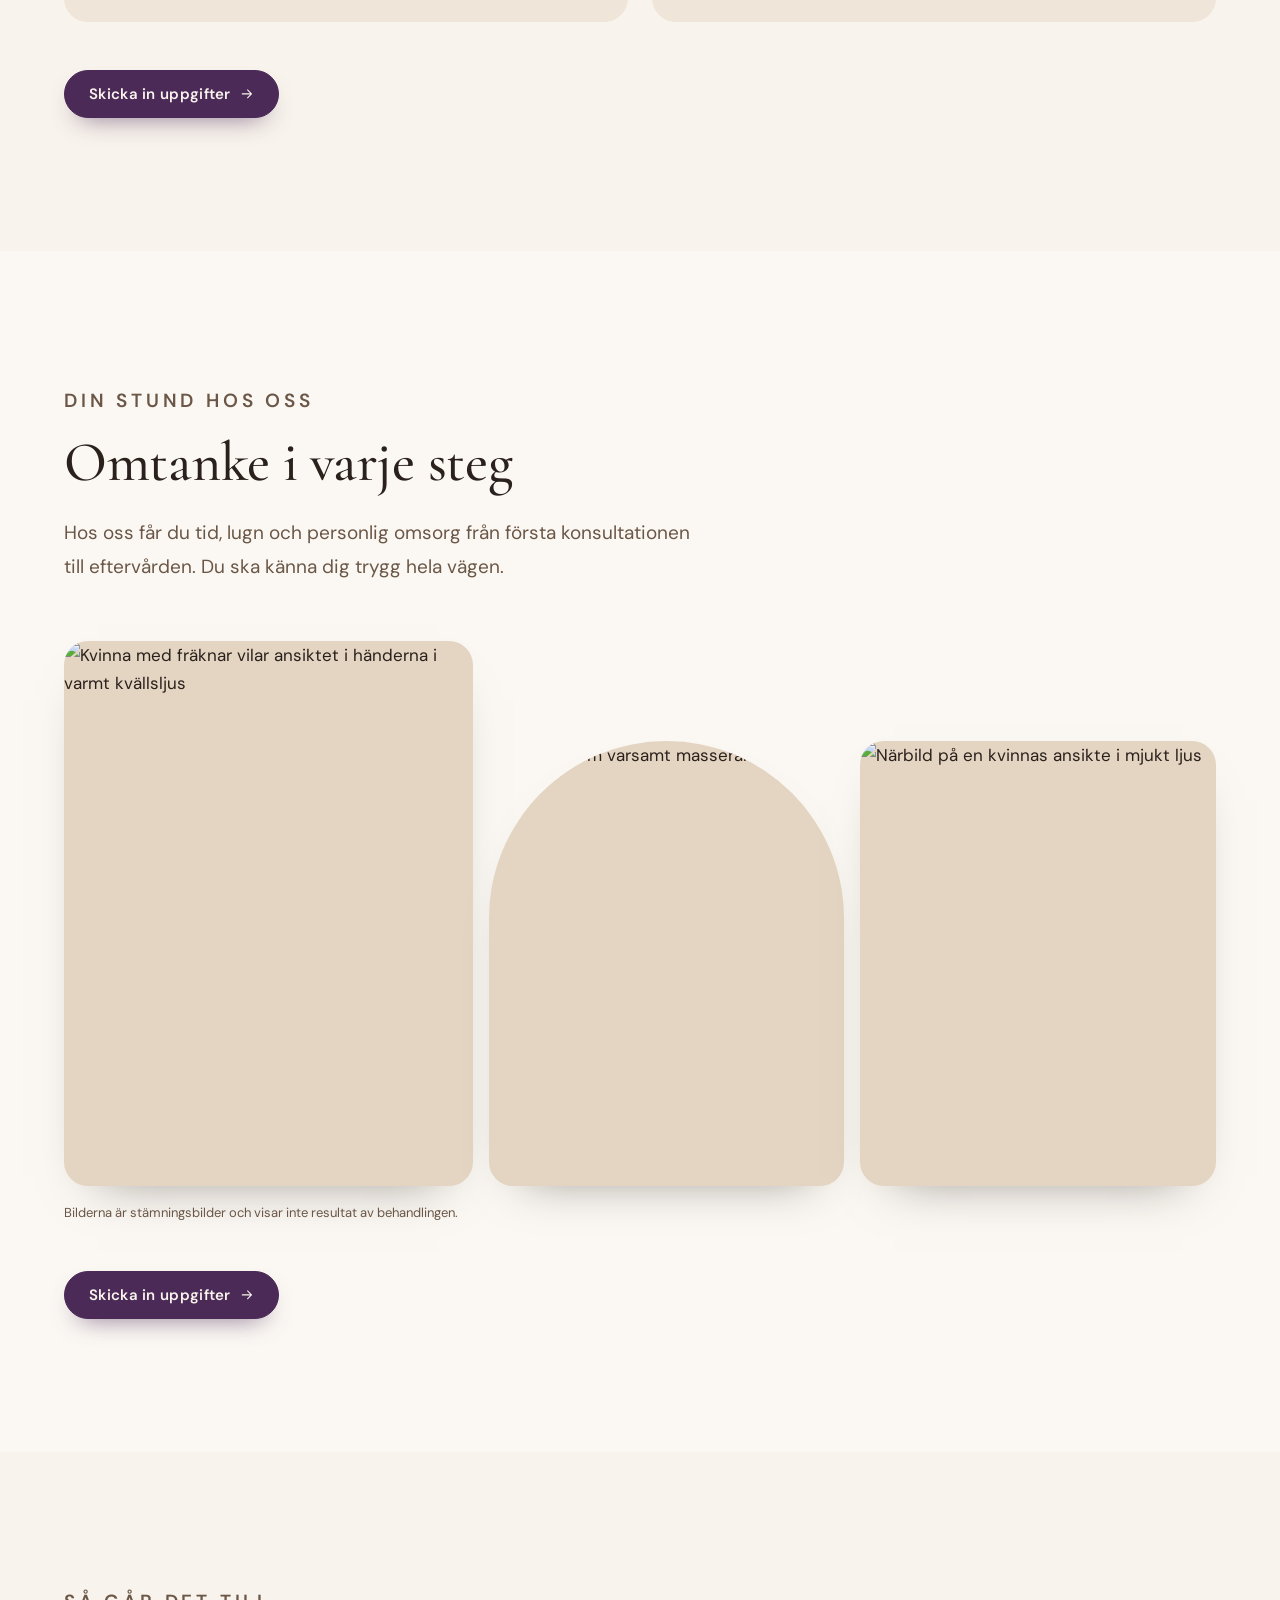
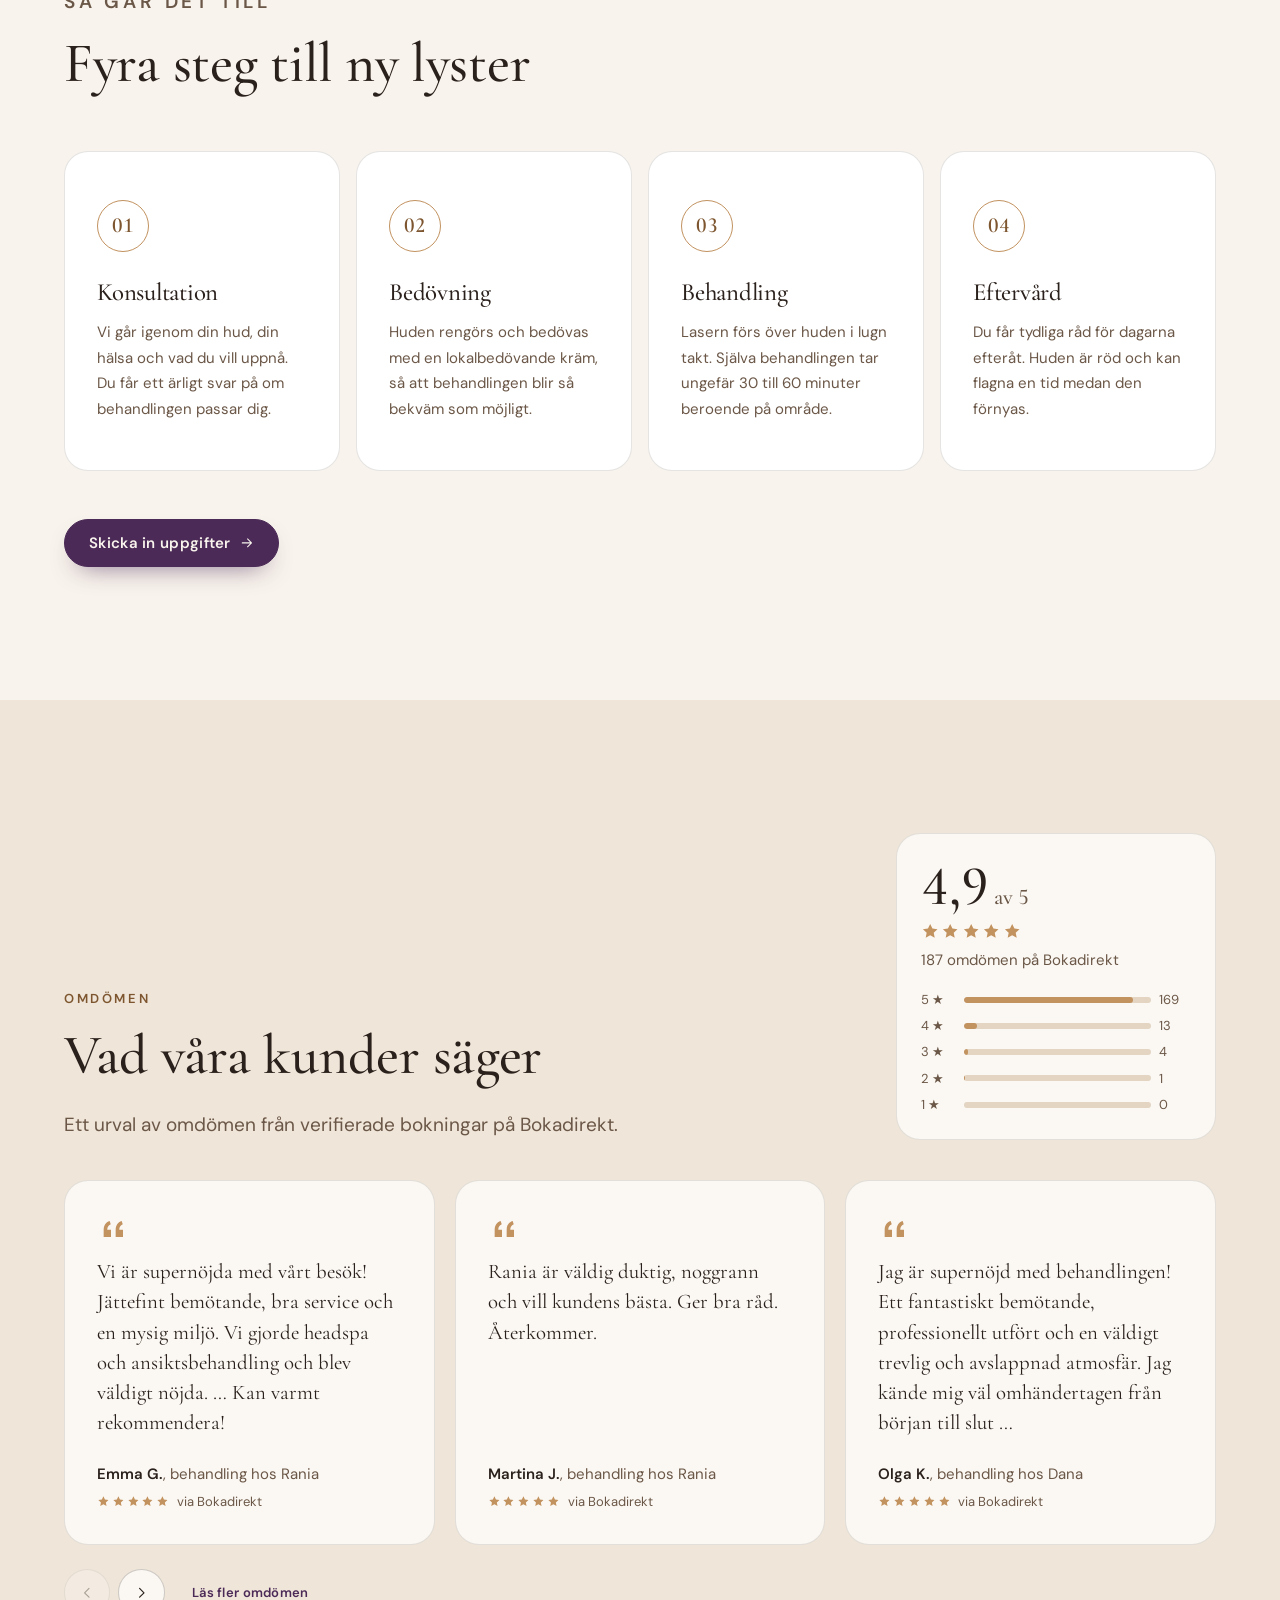
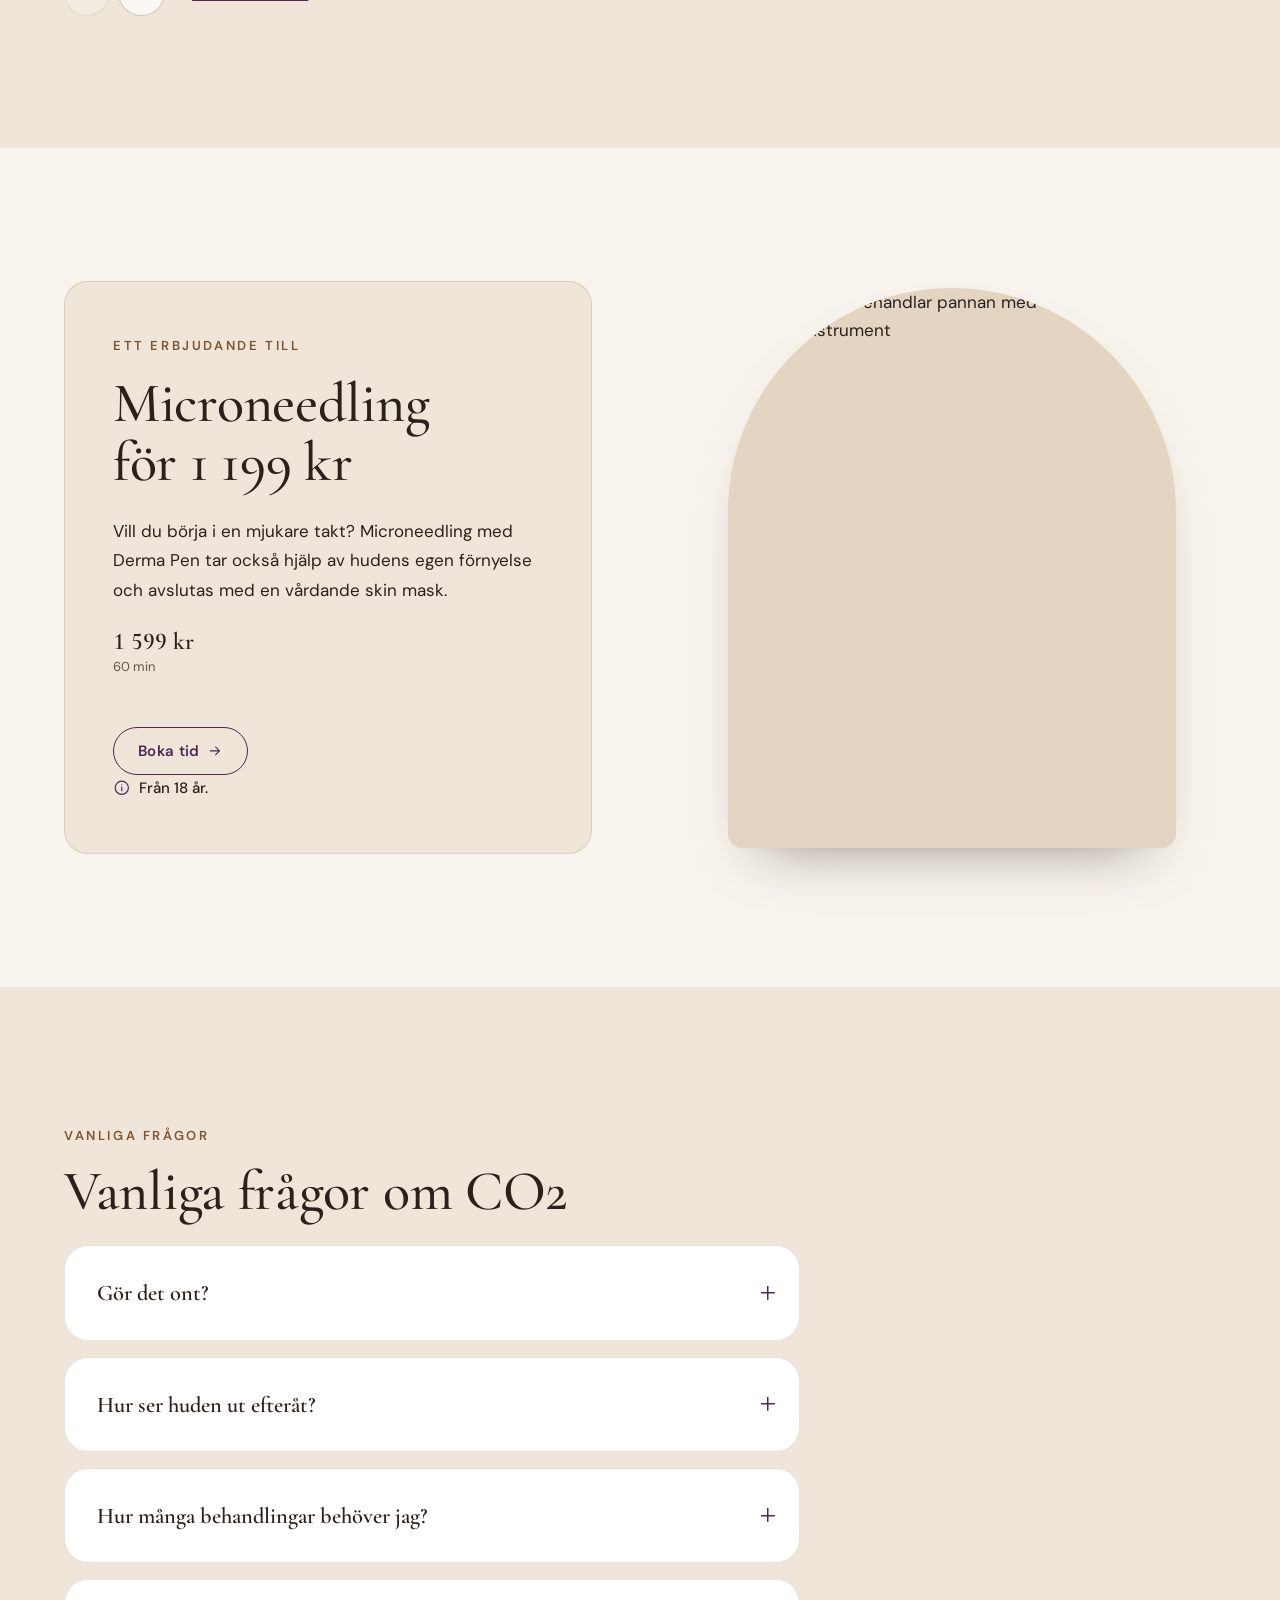
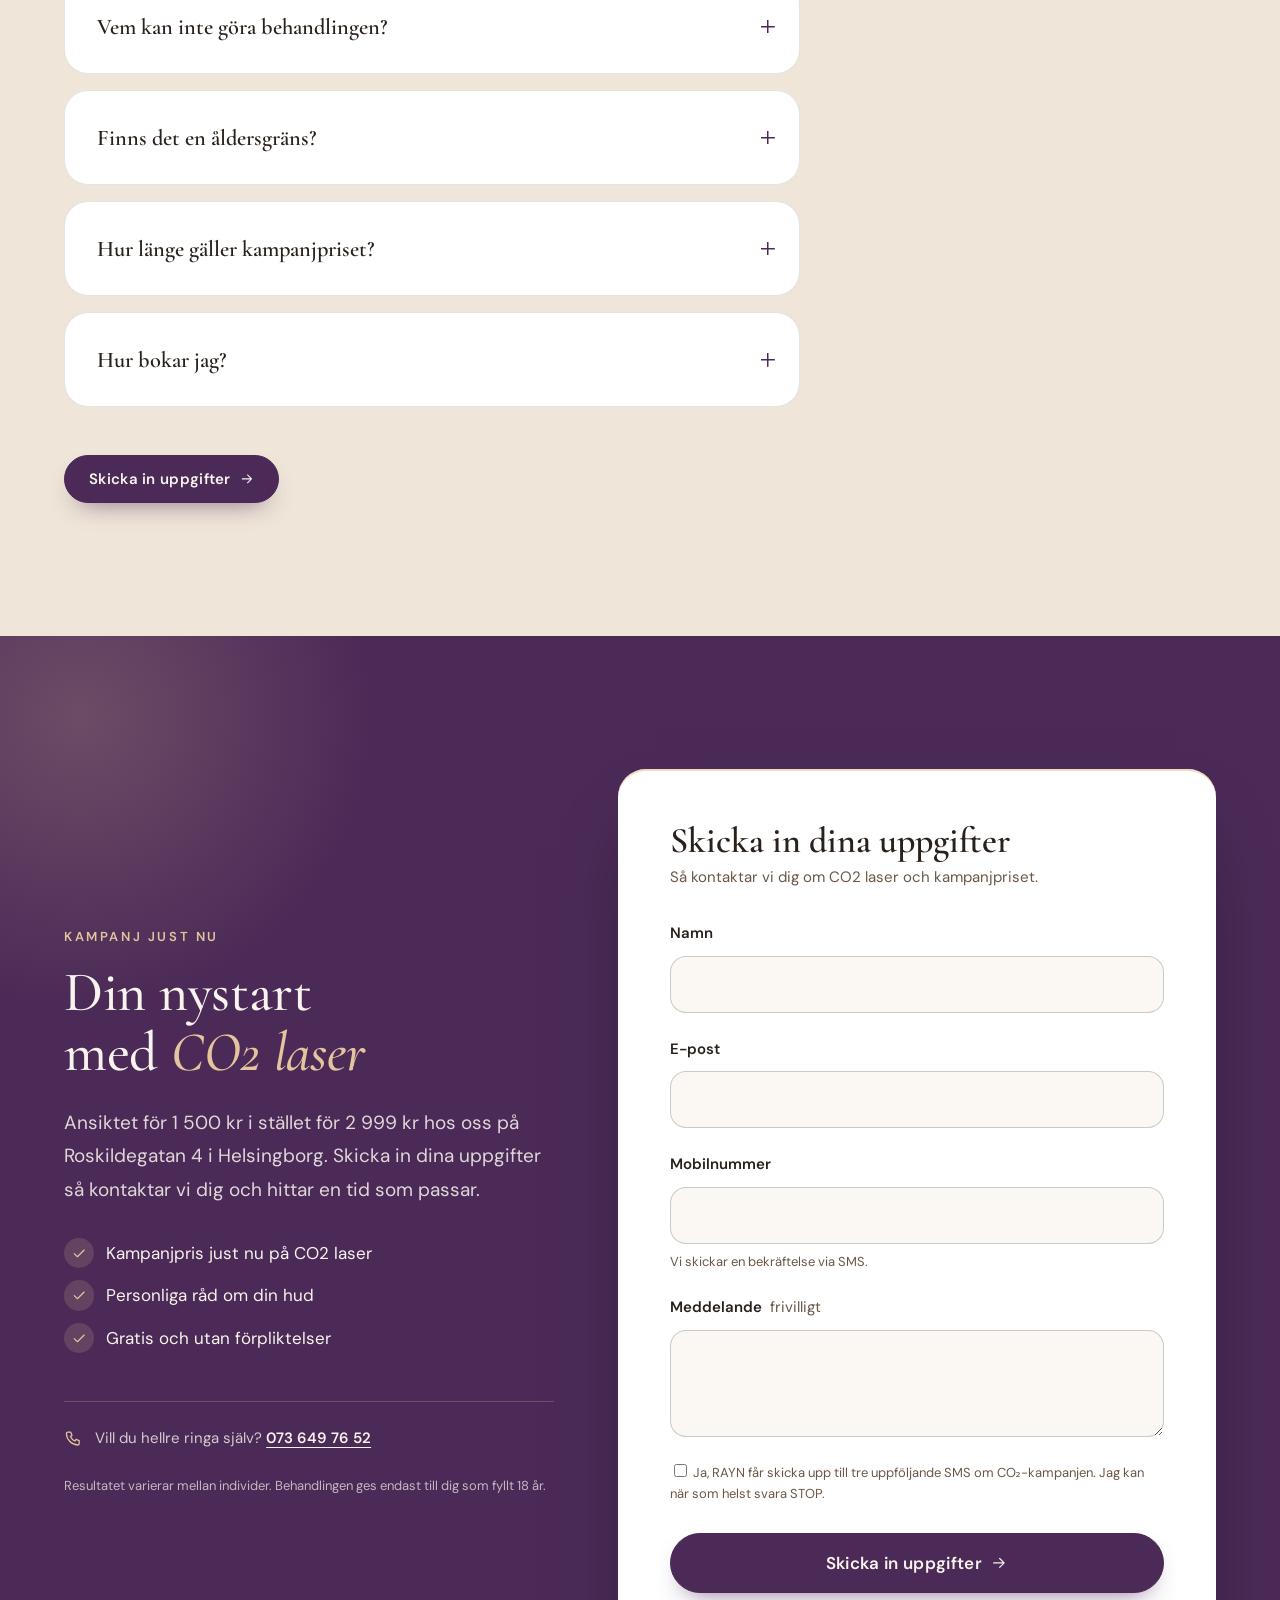
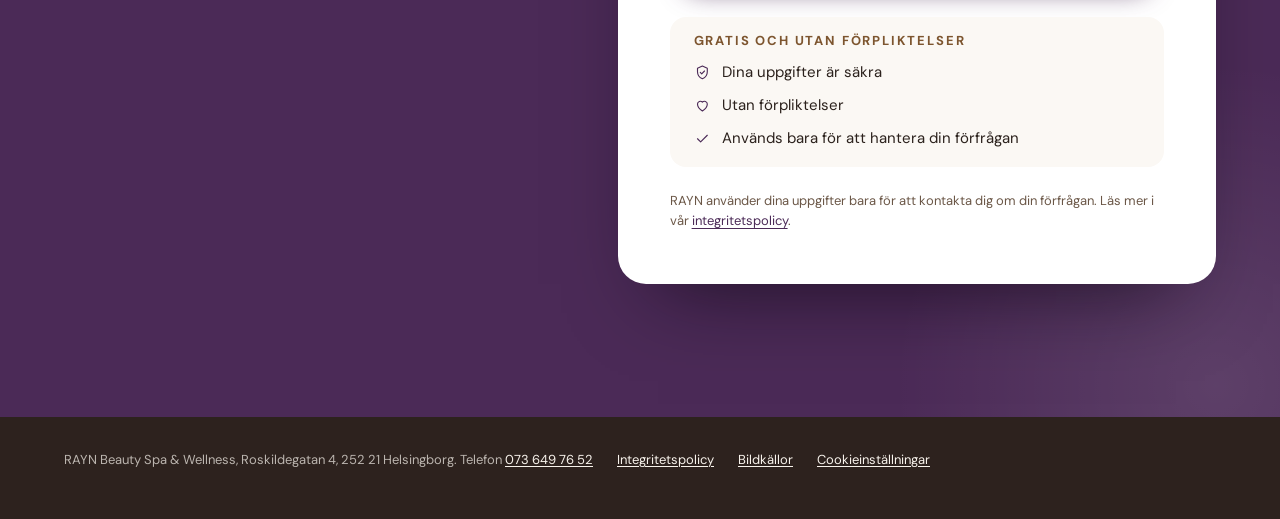
==== commit eb046bac: "Reorder CO2 form fields: name, email, phone" ====
--- a/co2/index.html
+++ b/co2/index.html
@@ -170,19 +170,20 @@
               <input class="lead-field__input" id="hero-name" name="name" type="text" autocomplete="name" enterkeyhint="next" required>
             </div>
             <div class="lead-field">
+              <label class="lead-field__label" for="hero-email">E-post</label>
+              <input class="lead-field__input" id="hero-email" name="email" type="email" inputmode="email" autocomplete="email" enterkeyhint="next" required>
+            </div>
+            <div class="lead-field">
               <label class="lead-field__label" for="hero-phone">Mobilnummer</label>
               <input class="lead-field__input" id="hero-phone" name="Telefon" type="tel" inputmode="tel" autocomplete="tel" enterkeyhint="next" pattern="[0-9 +\(\)]{7,}" aria-describedby="hero-phone-hint" required>
               <p class="lead-field__hint" id="hero-phone-hint">Vi skickar en bekräftelse via SMS.</p>
             </div>
             <div class="lead-field">
-              <label class="lead-field__label" for="hero-email">E-post</label>
-              <input class="lead-field__input" id="hero-email" name="email" type="email" inputmode="email" autocomplete="email" enterkeyhint="next" required>
-            </div>
-            <div class="lead-field">
               <label class="lead-field__label" for="hero-msg">Meddelande <span class="lead-field__opt">frivilligt</span></label>
               <textarea class="lead-field__input" id="hero-msg" name="Meddelande" rows="3"></textarea>
             </div>
 
+            <label class="lead-form__privacy"><input type="checkbox" name="sms_follow_up"> Ja, RAYN får skicka upp till tre uppföljande SMS om CO₂-kampanjen. Jag kan när som helst svara STOP.</label>
             <button class="btn btn--primary btn--lg lead-form__submit" type="submit">Skicka in uppgifter<svg viewBox="0 0 24 24" fill="none" stroke="currentColor" stroke-width="1.6" stroke-linecap="round" stroke-linejoin="round" aria-hidden="true" focusable="false"><path d="M5 12h14M13 6l6 6-6 6"/></svg></button>
             <p class="lead-form__status" data-lead-status role="status" aria-live="polite"></p>
 
@@ -695,19 +696,20 @@
               <input class="lead-field__input" id="bottom-name" name="name" type="text" autocomplete="name" enterkeyhint="next" required>
             </div>
             <div class="lead-field">
+              <label class="lead-field__label" for="bottom-email">E-post</label>
+              <input class="lead-field__input" id="bottom-email" name="email" type="email" inputmode="email" autocomplete="email" enterkeyhint="next" required>
+            </div>
+            <div class="lead-field">
               <label class="lead-field__label" for="bottom-phone">Mobilnummer</label>
               <input class="lead-field__input" id="bottom-phone" name="Telefon" type="tel" inputmode="tel" autocomplete="tel" enterkeyhint="next" pattern="[0-9 +\(\)]{7,}" aria-describedby="bottom-phone-hint" required>
               <p class="lead-field__hint" id="bottom-phone-hint">Vi skickar en bekräftelse via SMS.</p>
             </div>
             <div class="lead-field">
-              <label class="lead-field__label" for="bottom-email">E-post</label>
-              <input class="lead-field__input" id="bottom-email" name="email" type="email" inputmode="email" autocomplete="email" enterkeyhint="next" required>
-            </div>
-            <div class="lead-field">
               <label class="lead-field__label" for="bottom-msg">Meddelande <span class="lead-field__opt">frivilligt</span></label>
               <textarea class="lead-field__input" id="bottom-msg" name="Meddelande" rows="3"></textarea>
             </div>
 
+            <label class="lead-form__privacy"><input type="checkbox" name="sms_follow_up"> Ja, RAYN får skicka upp till tre uppföljande SMS om CO₂-kampanjen. Jag kan när som helst svara STOP.</label>
             <button class="btn btn--primary btn--lg lead-form__submit" type="submit">Skicka in uppgifter<svg viewBox="0 0 24 24" fill="none" stroke="currentColor" stroke-width="1.6" stroke-linecap="round" stroke-linejoin="round" aria-hidden="true" focusable="false"><path d="M5 12h14M13 6l6 6-6 6"/></svg></button>
             <p class="lead-form__status" data-lead-status role="status" aria-live="polite"></p>
 
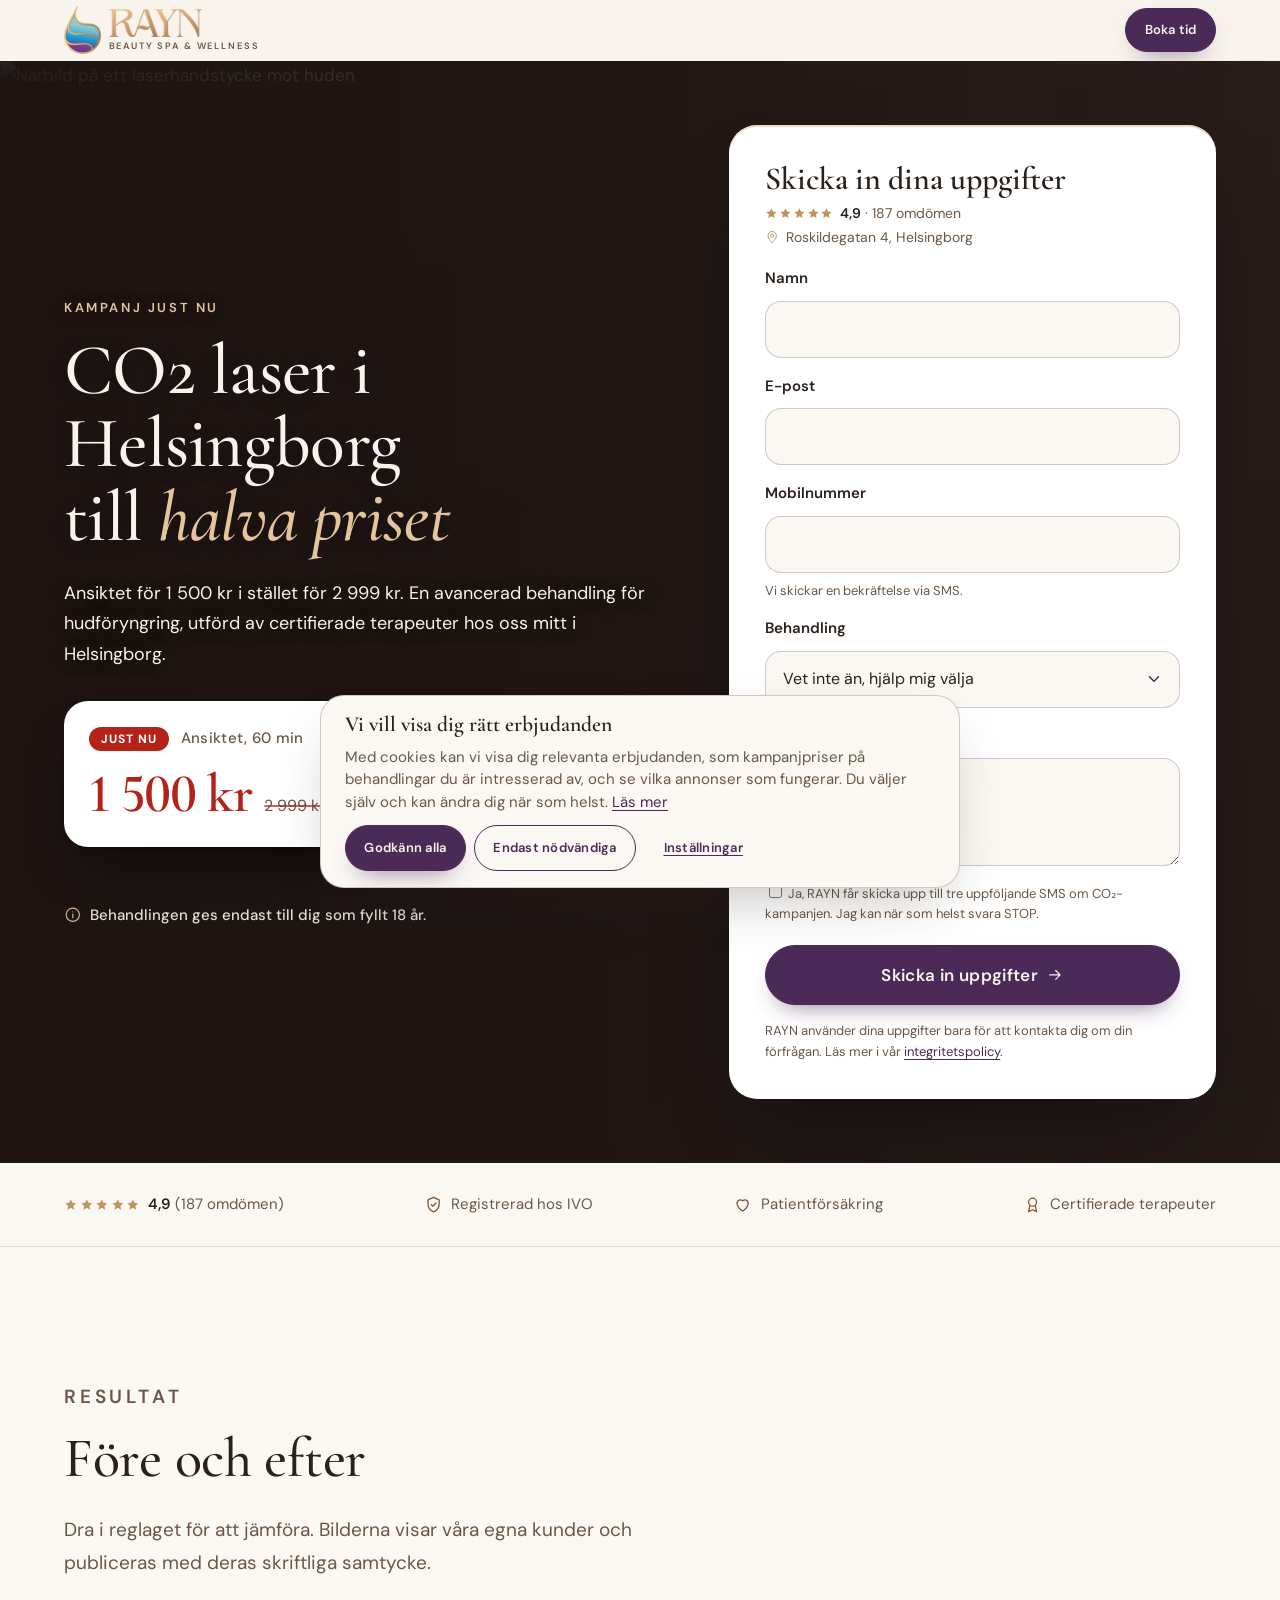
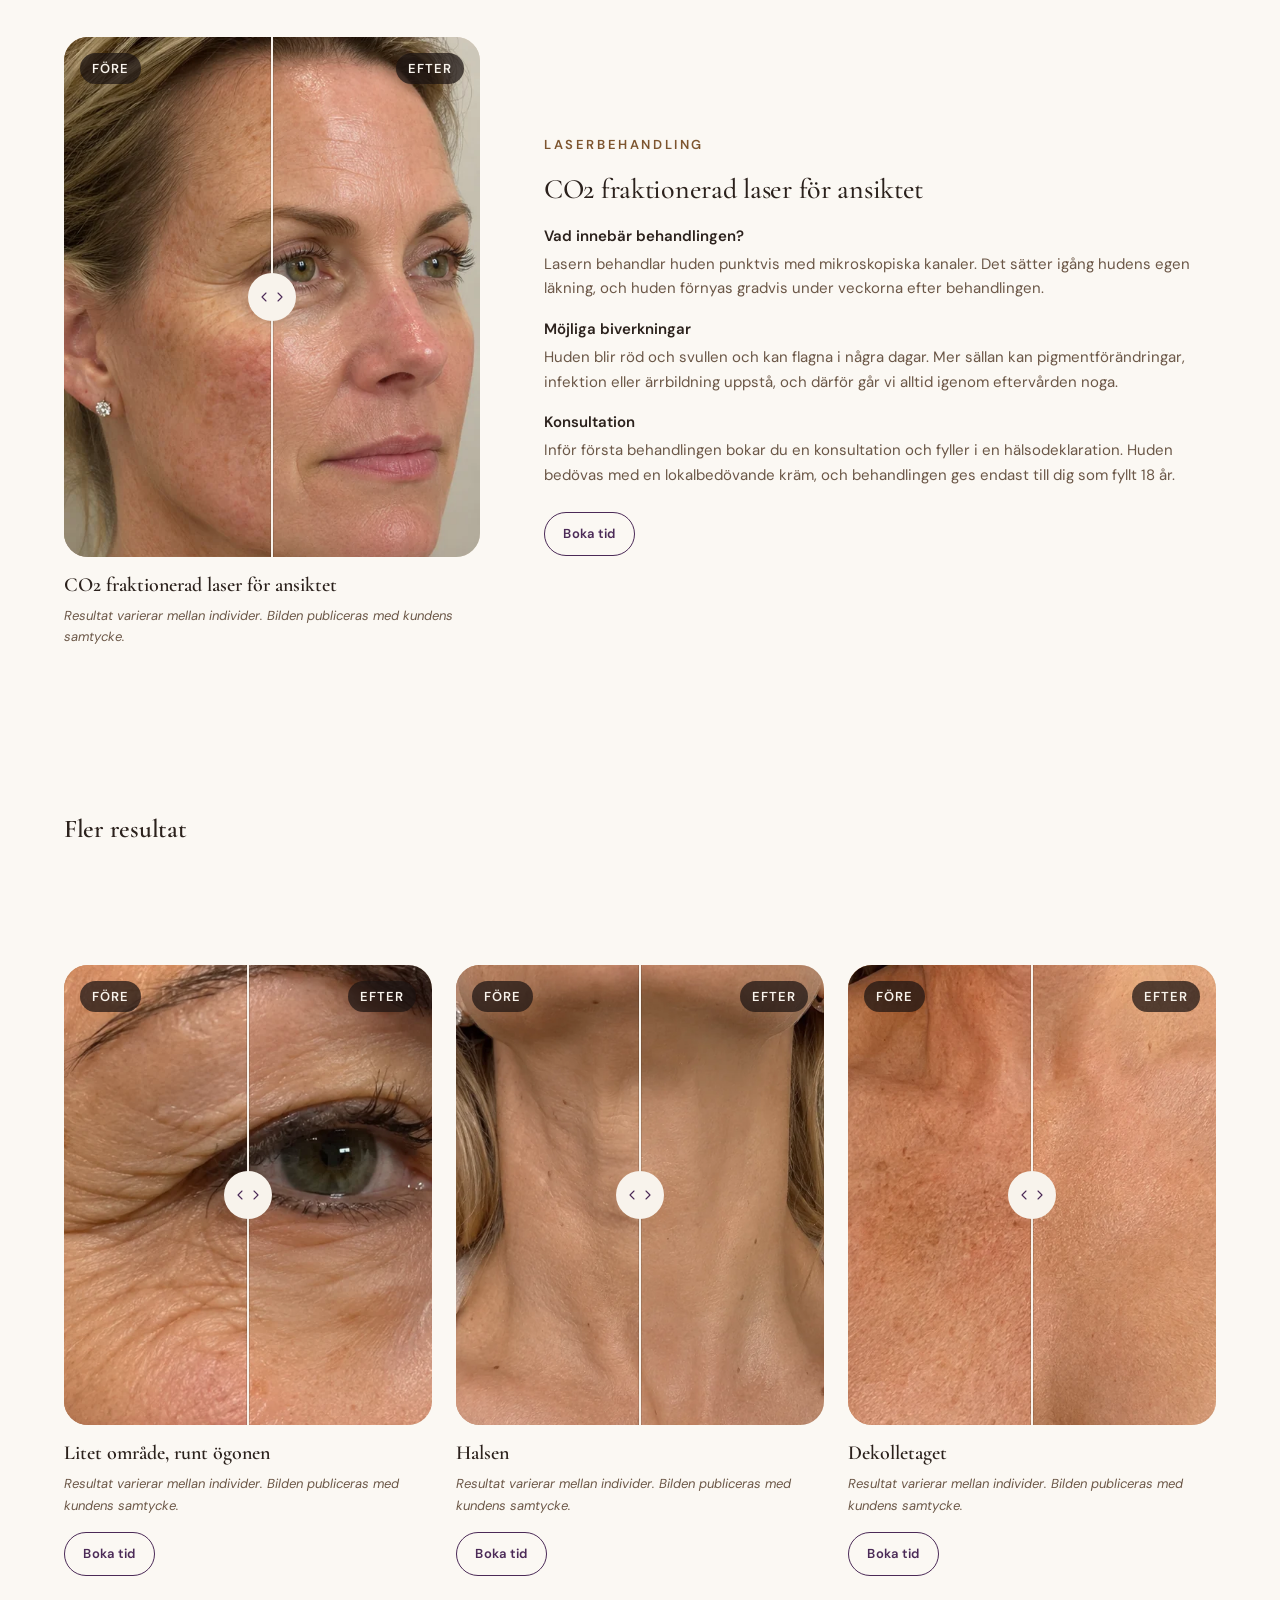
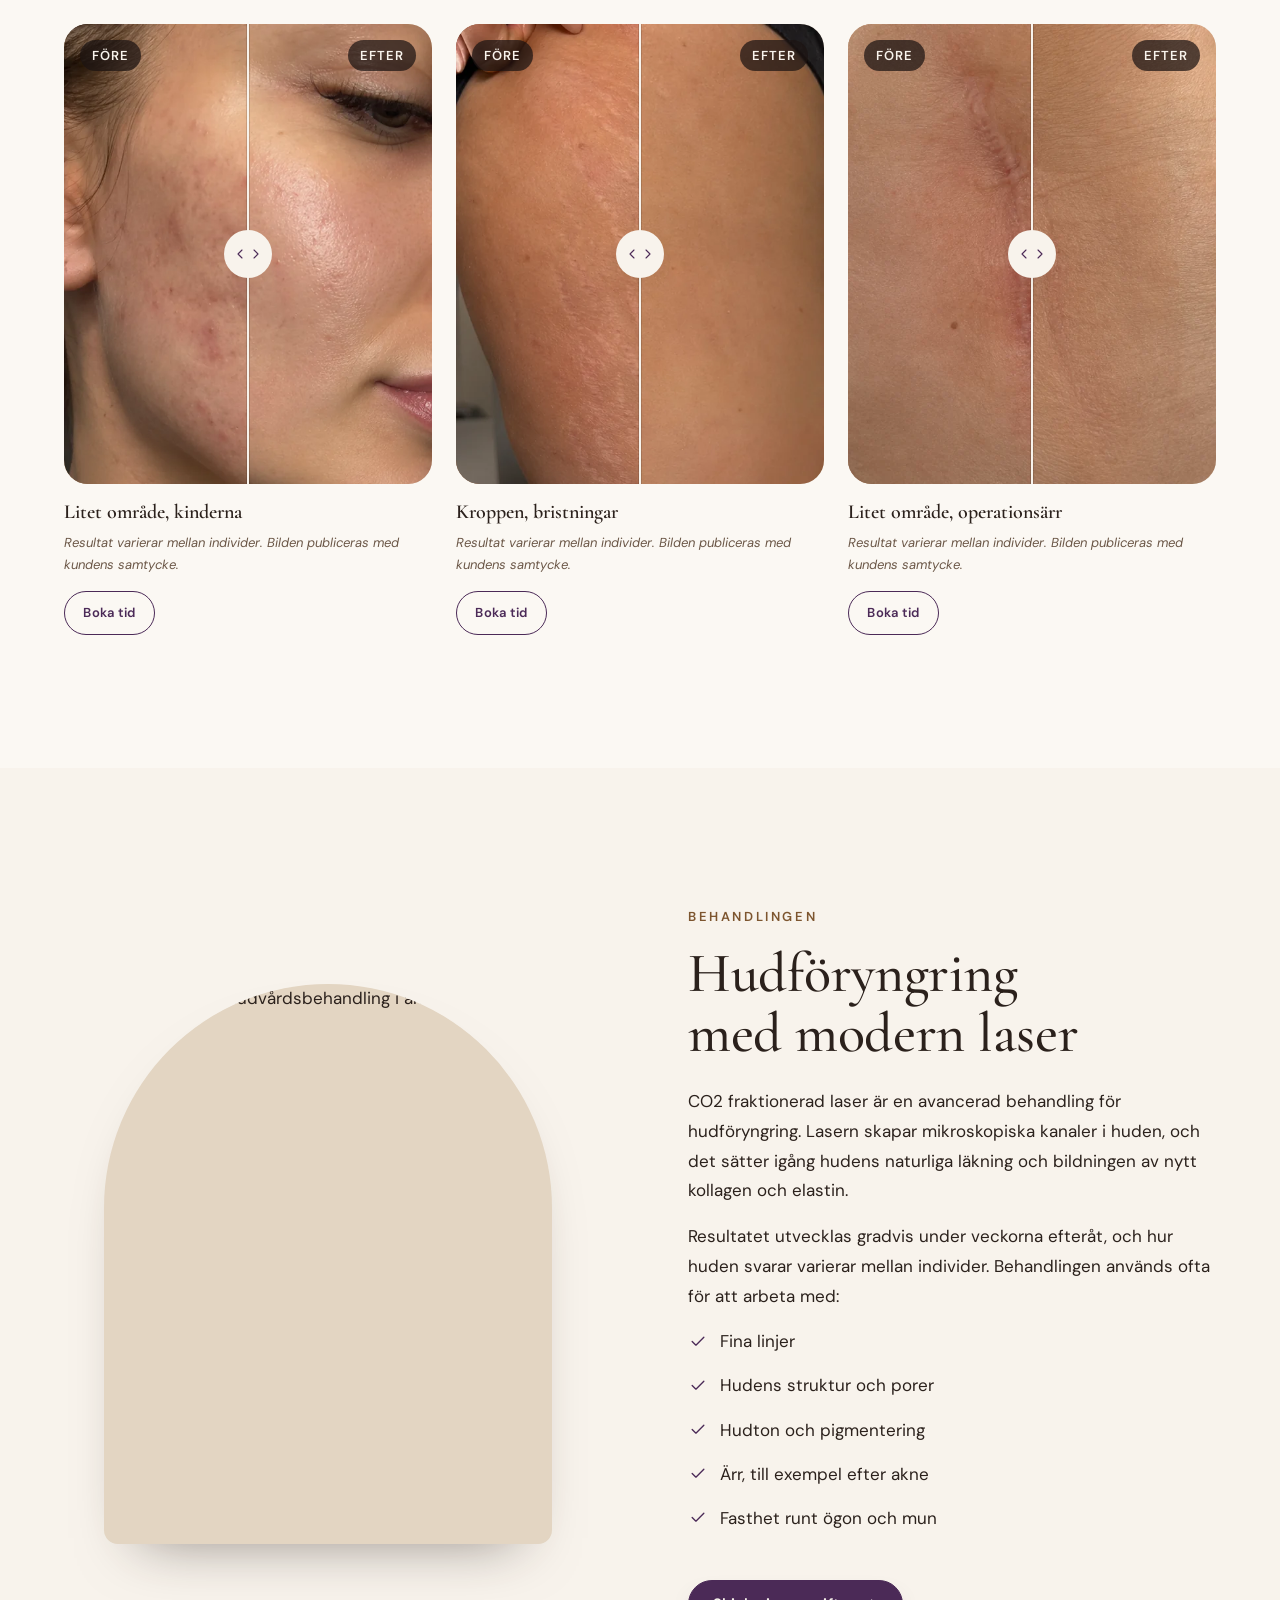
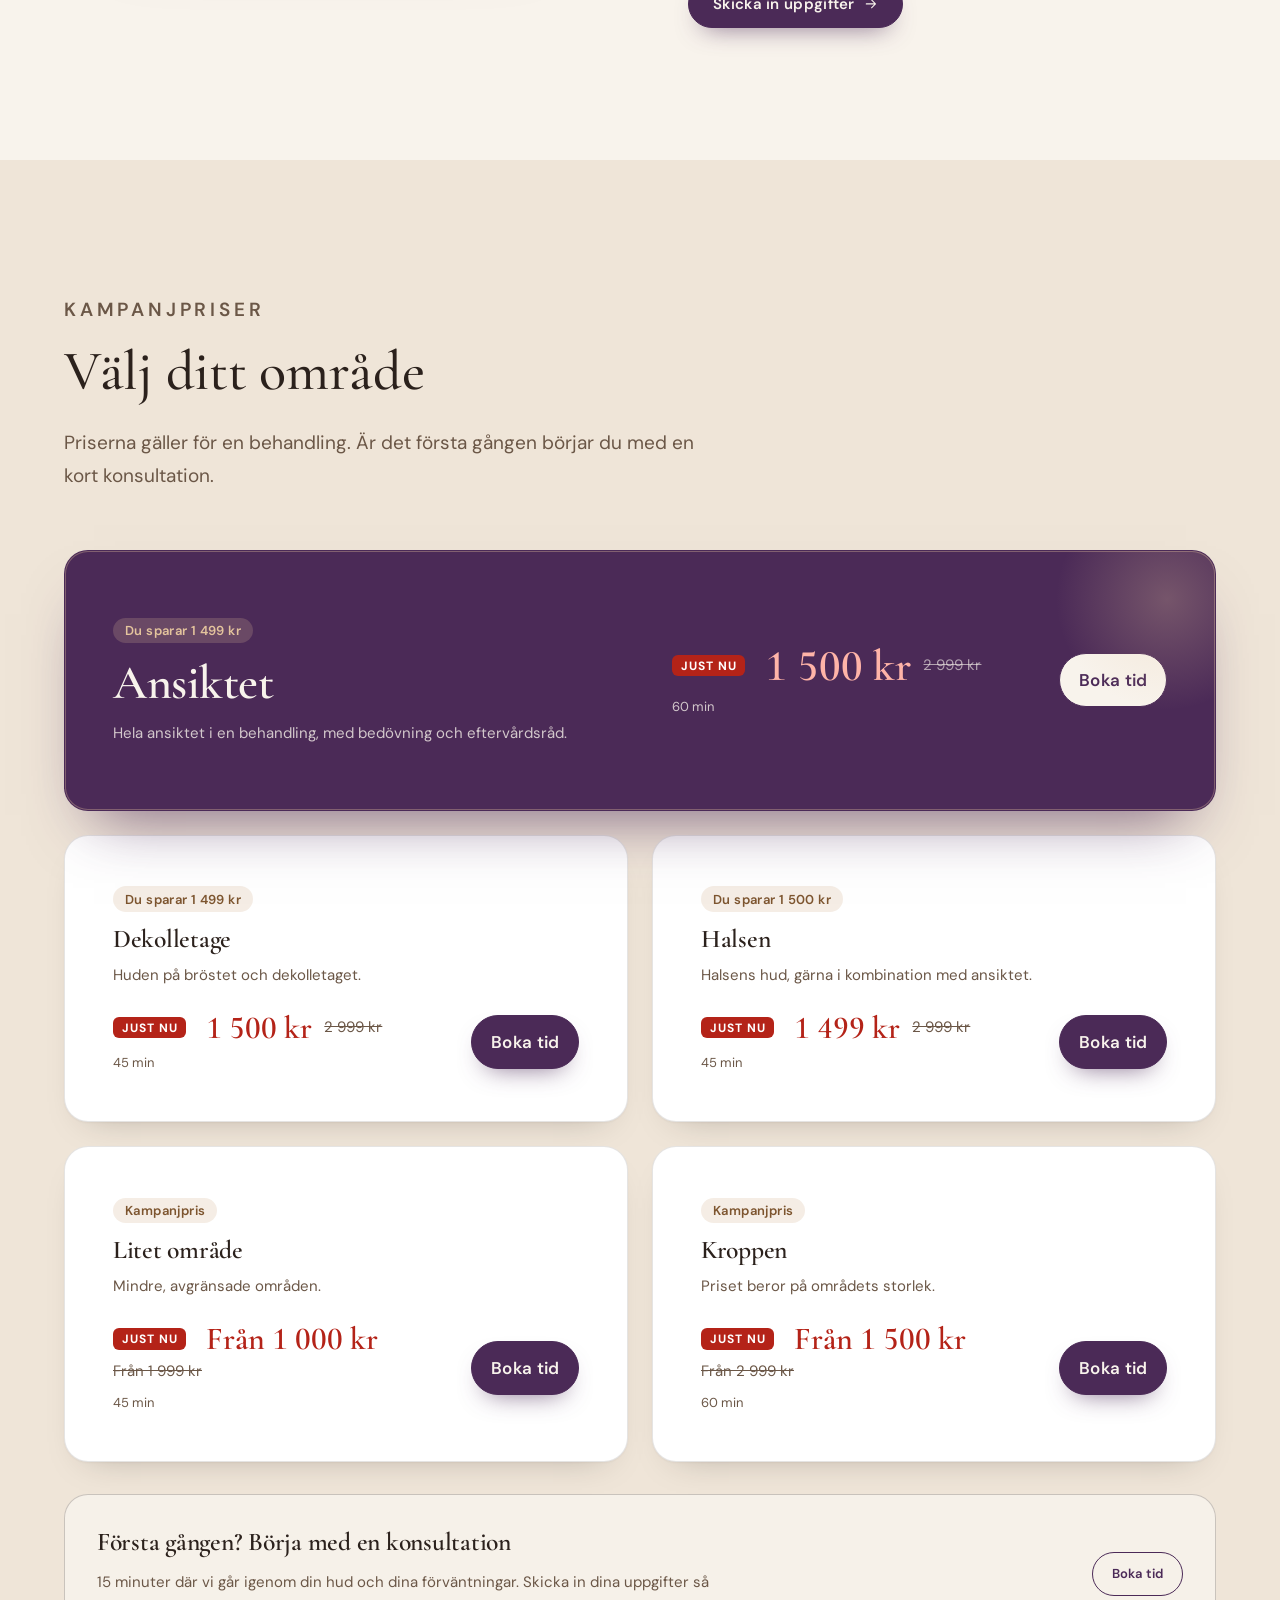
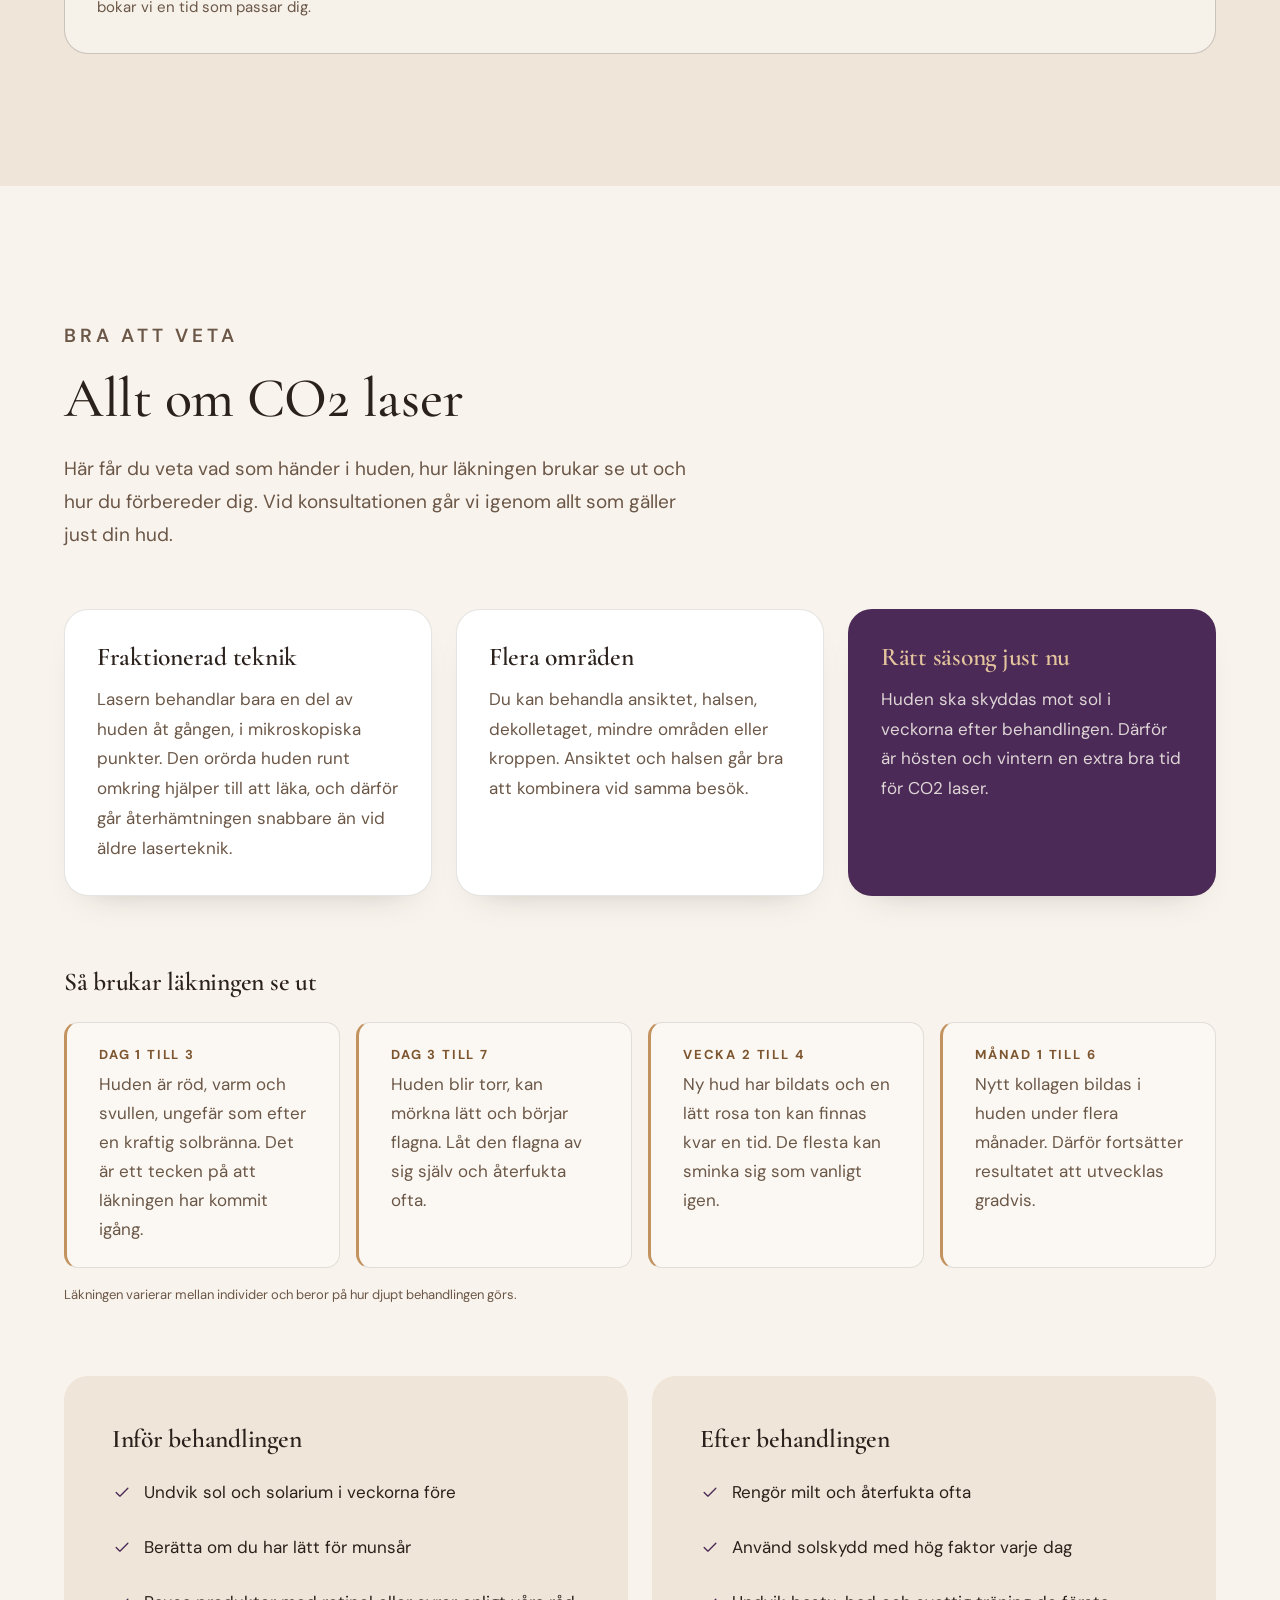
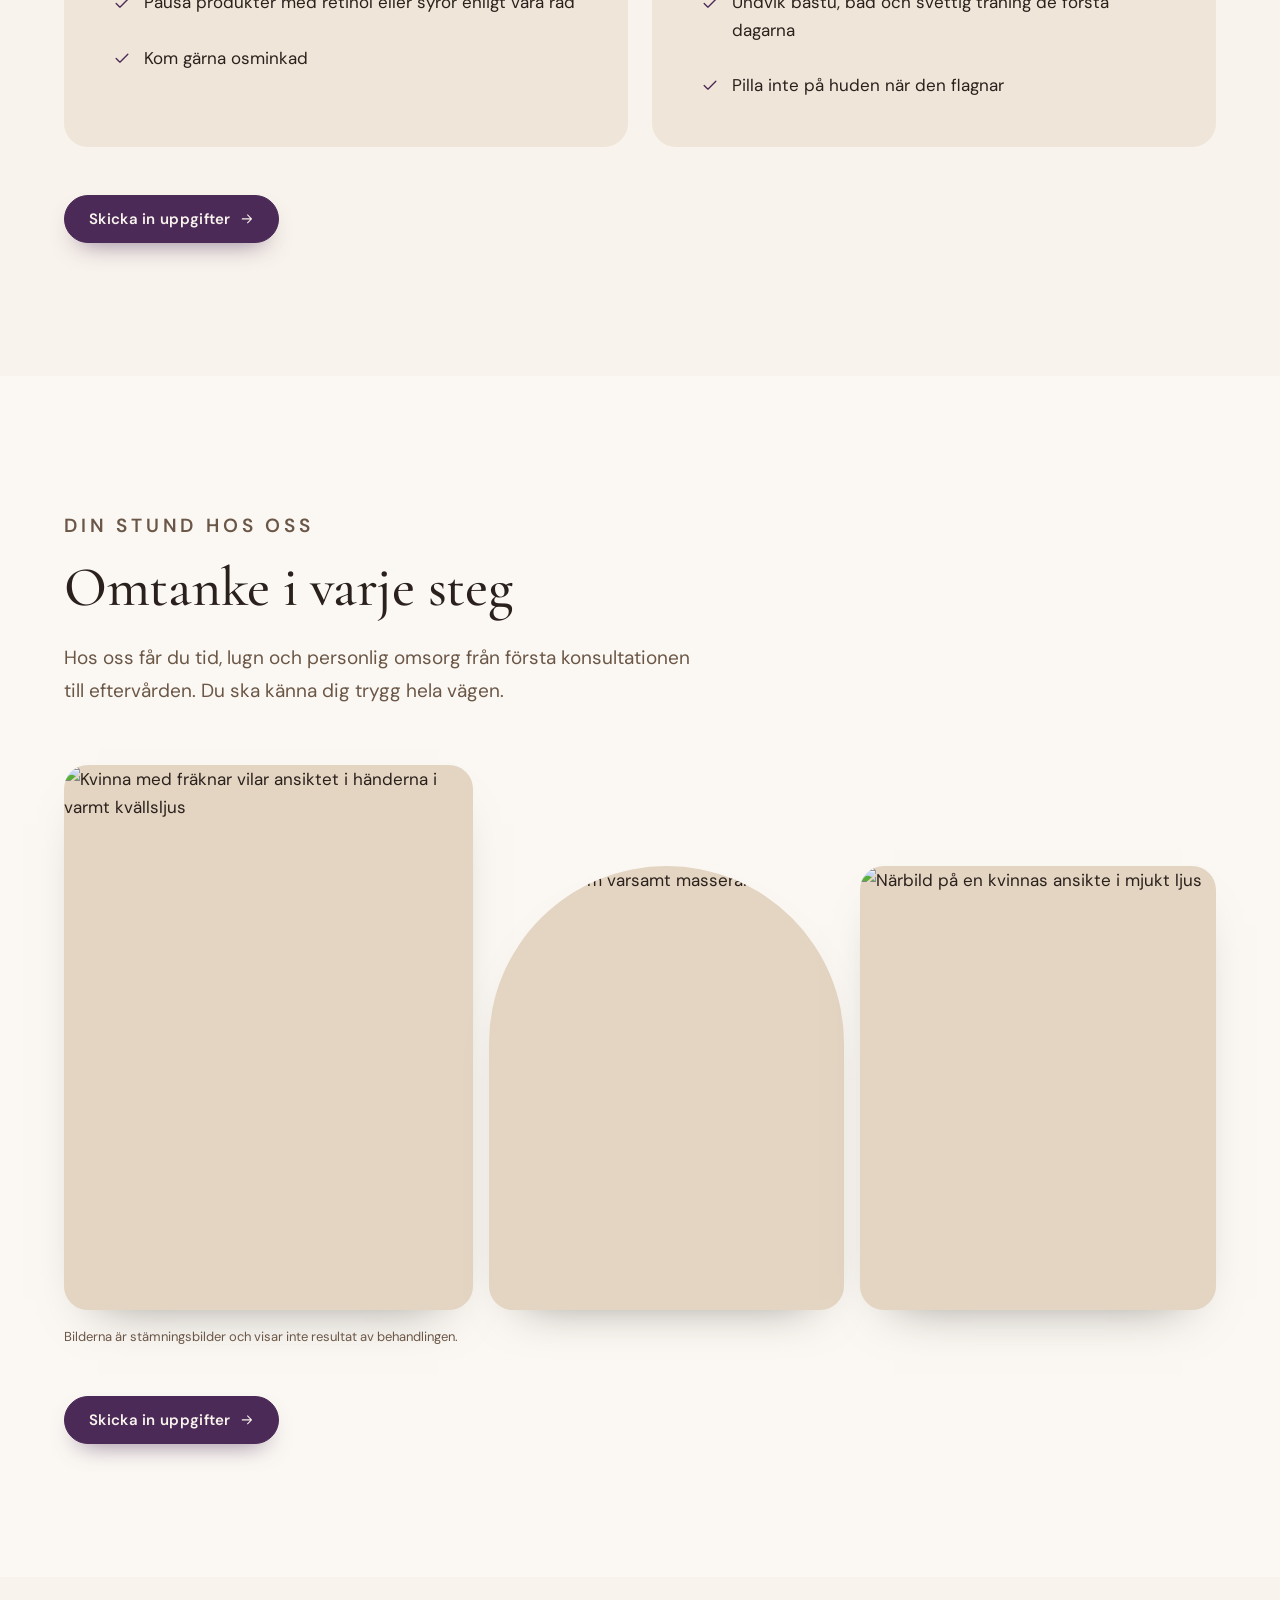
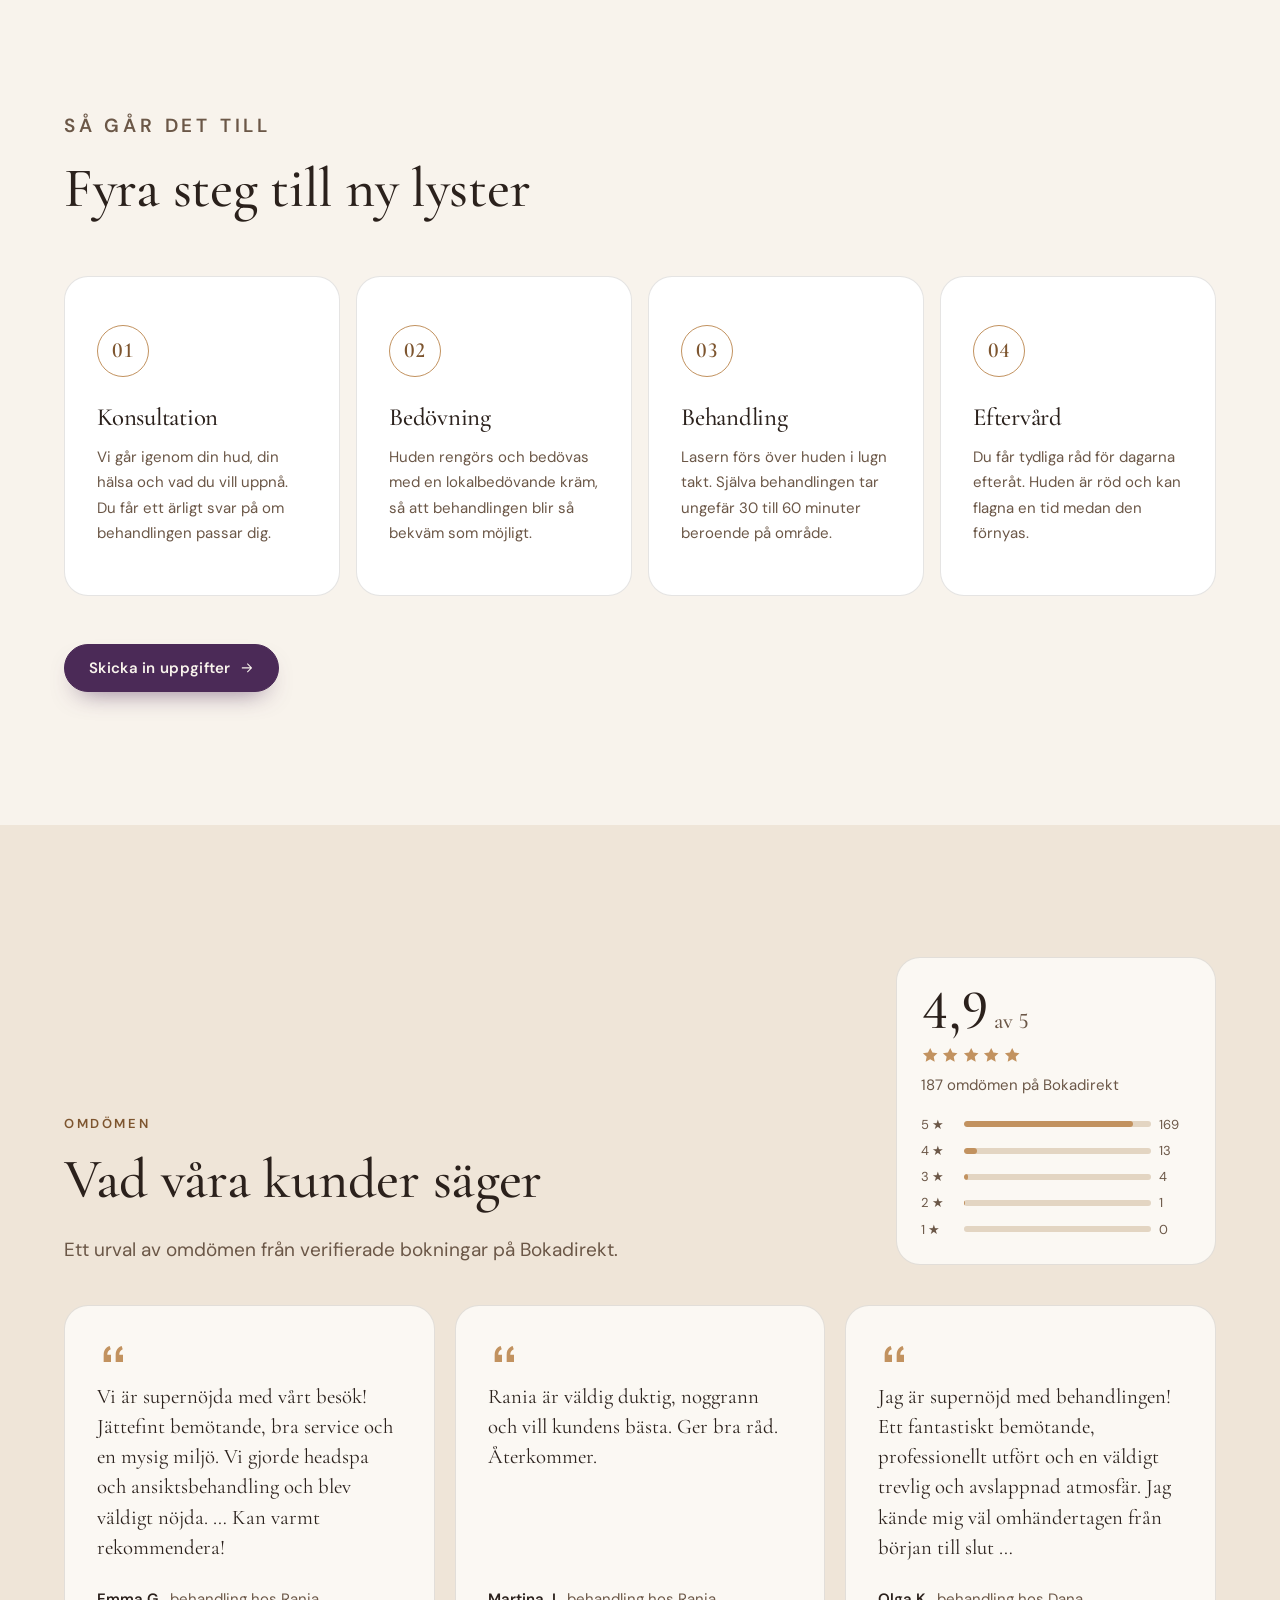
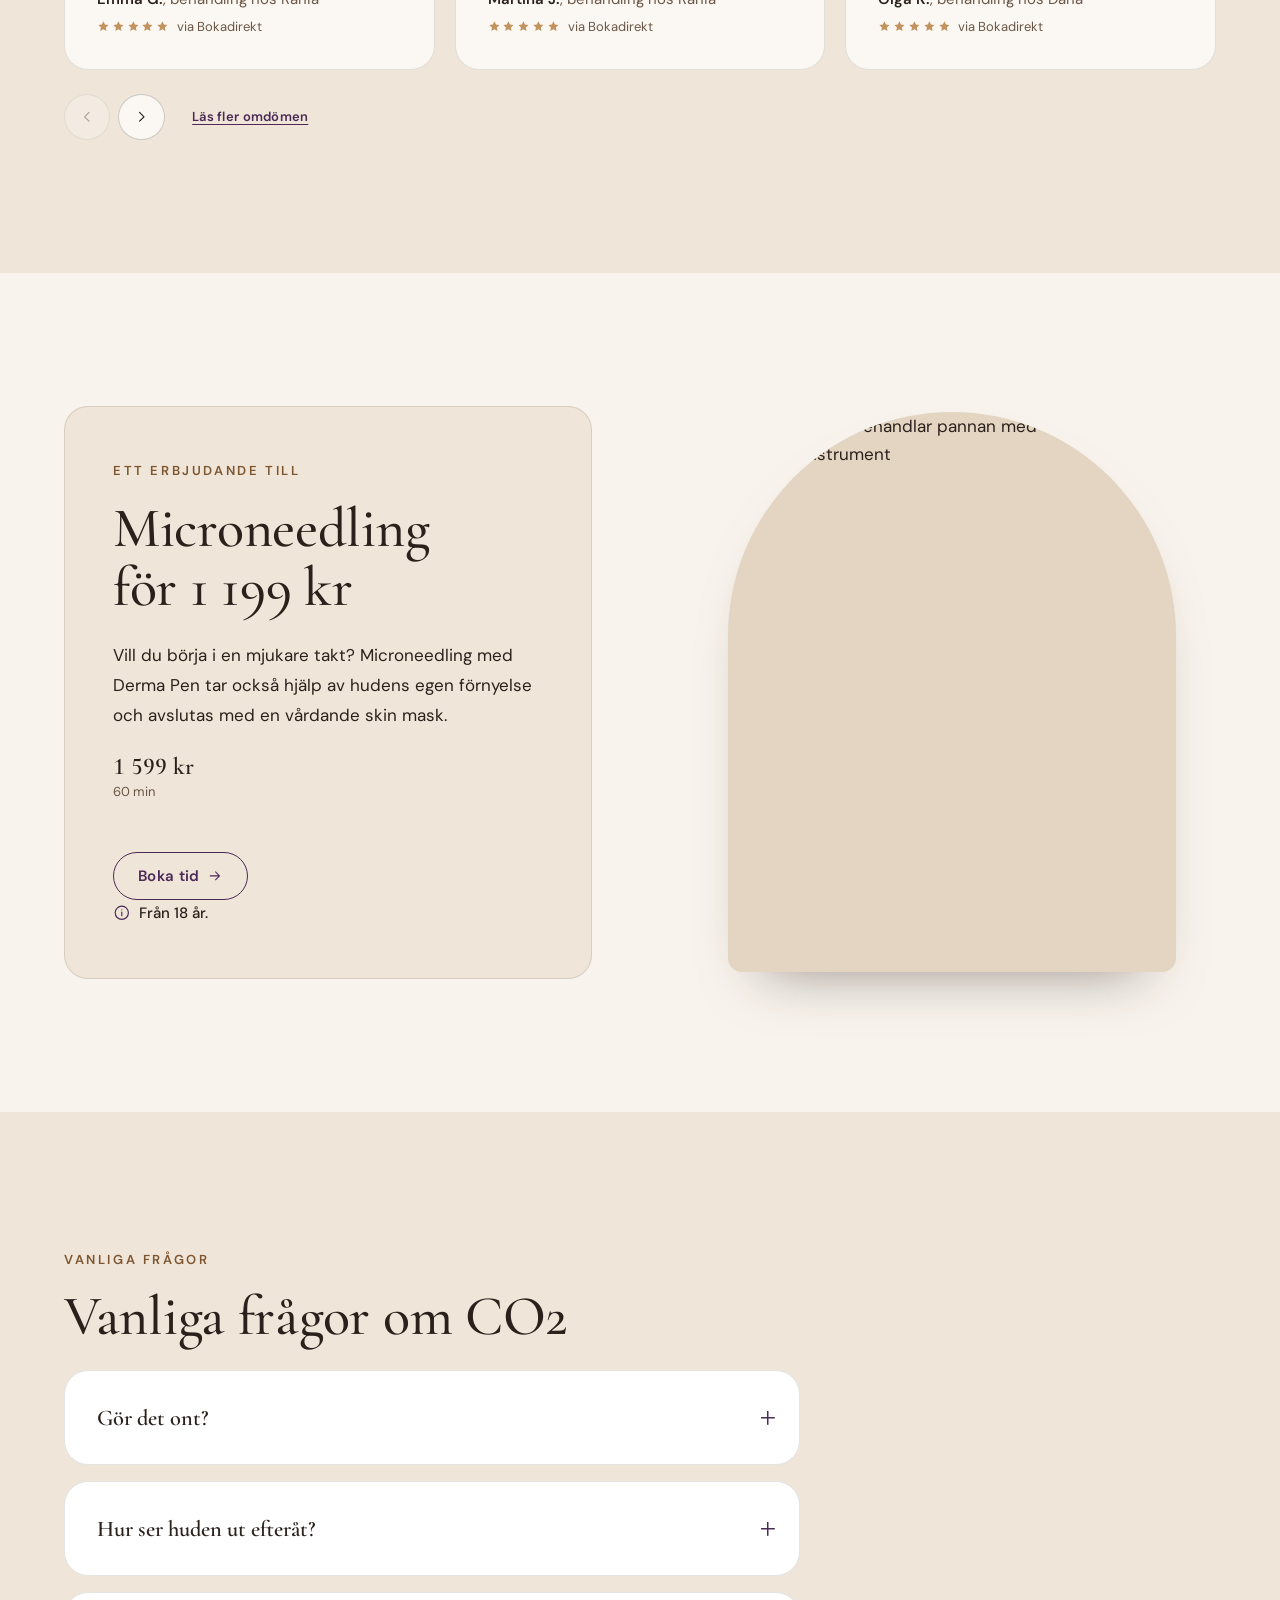
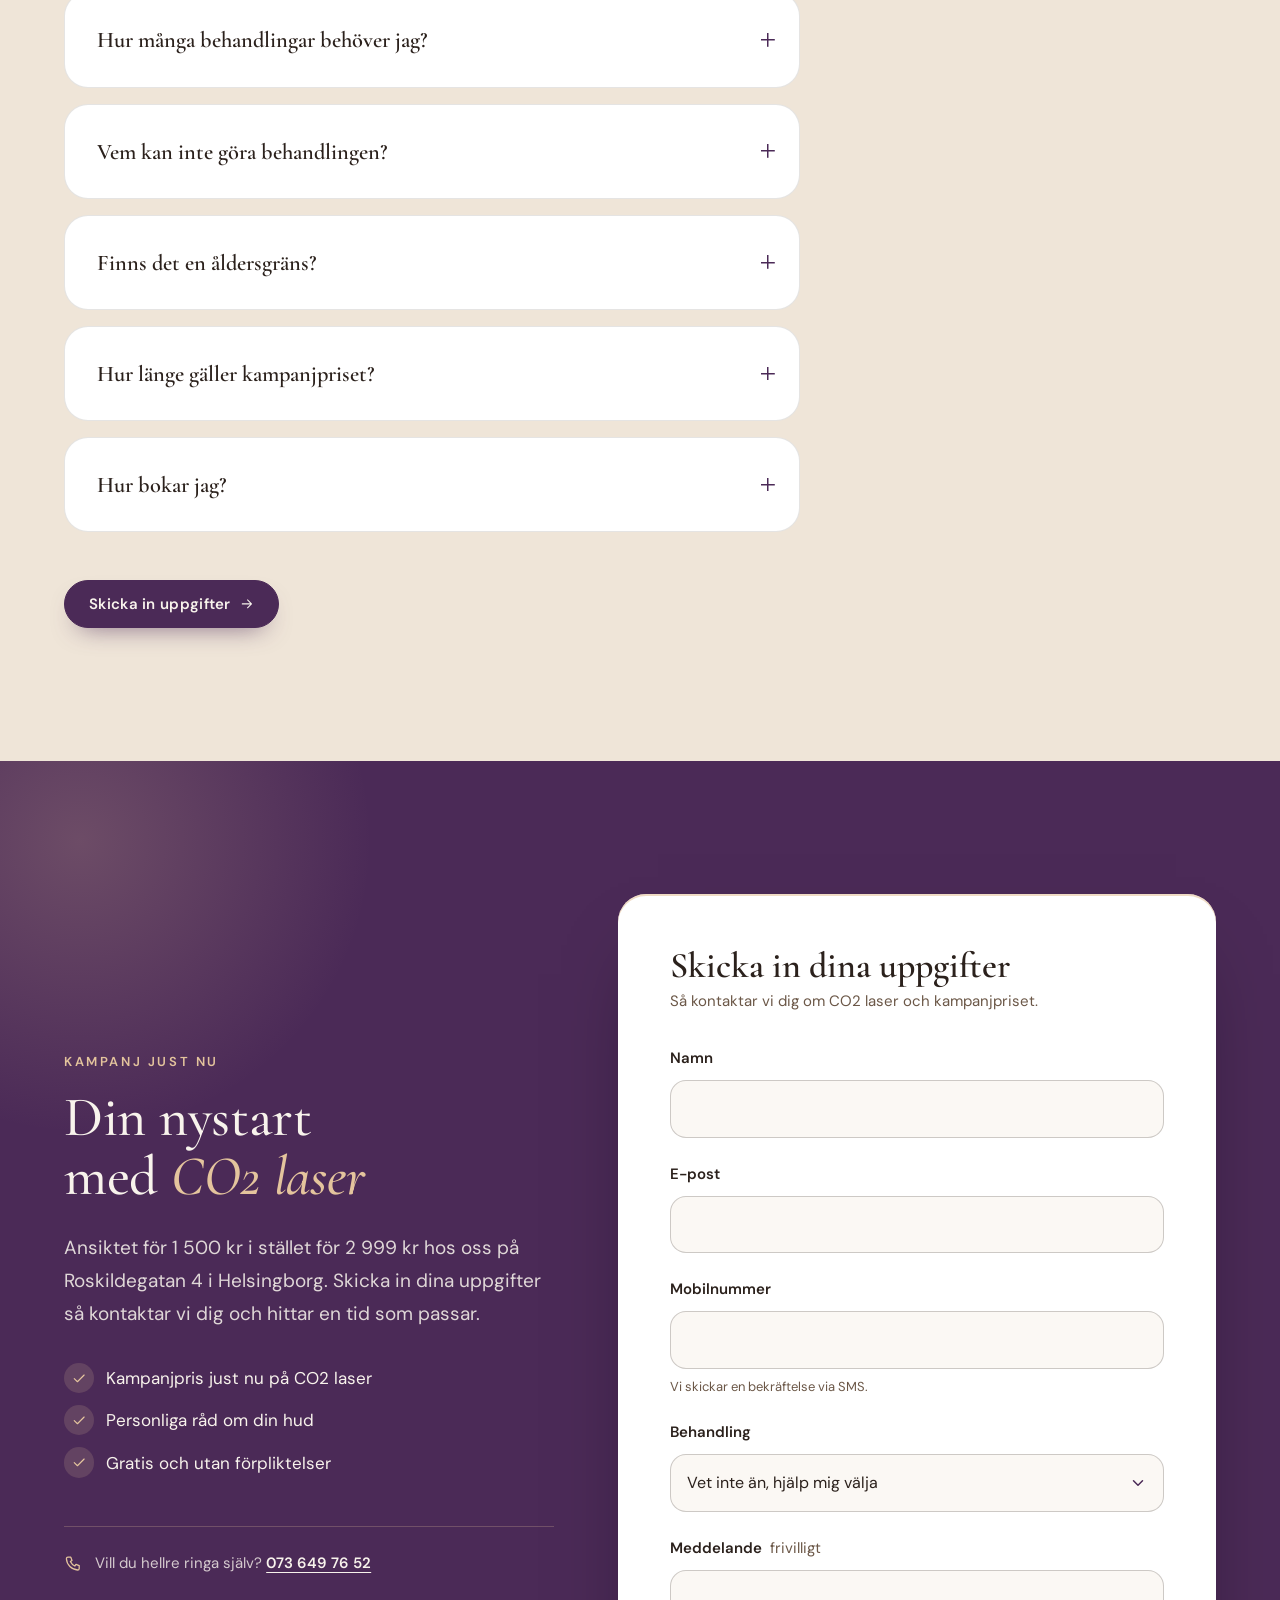
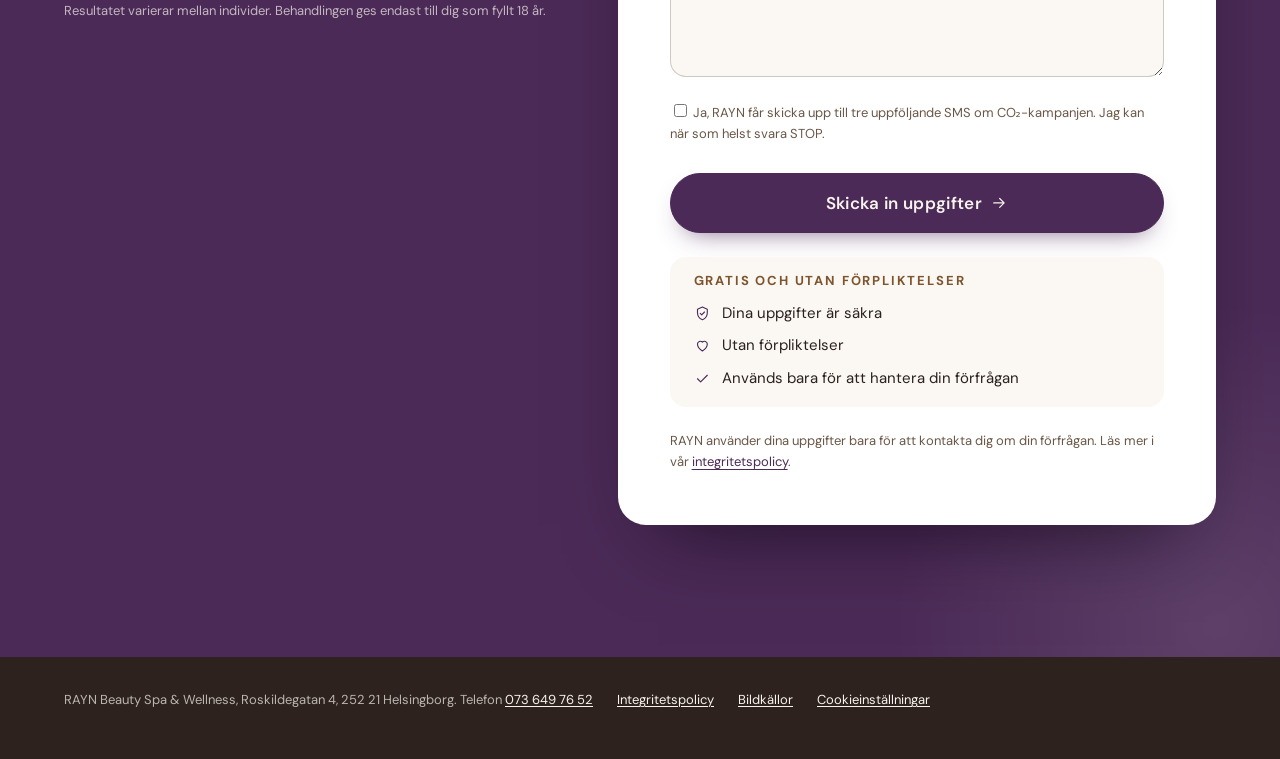
==== commit db80c353: "Polish CO2 landing page: form, trust band and section order" ====
--- a/co2/index.html
+++ b/co2/index.html
@@ -134,13 +134,9 @@
       <div class="container hero-full__content">
        <div class="lp-hero-grid">
         <div class="lp-hero-text">
-        <div class="lp-pills">
-          <p class="lp-rating"><span class="stars" aria-hidden="true"><svg viewBox="0 0 24 24" fill="currentColor" aria-hidden="true" focusable="false"><path d="M12 2.5l2.9 6.1 6.6.8-4.9 4.6 1.3 6.6L12 17.3l-5.9 3.3 1.3-6.6-4.9-4.6 6.6-.8z"/></svg><svg viewBox="0 0 24 24" fill="currentColor" aria-hidden="true" focusable="false"><path d="M12 2.5l2.9 6.1 6.6.8-4.9 4.6 1.3 6.6L12 17.3l-5.9 3.3 1.3-6.6-4.9-4.6 6.6-.8z"/></svg><svg viewBox="0 0 24 24" fill="currentColor" aria-hidden="true" focusable="false"><path d="M12 2.5l2.9 6.1 6.6.8-4.9 4.6 1.3 6.6L12 17.3l-5.9 3.3 1.3-6.6-4.9-4.6 6.6-.8z"/></svg><svg viewBox="0 0 24 24" fill="currentColor" aria-hidden="true" focusable="false"><path d="M12 2.5l2.9 6.1 6.6.8-4.9 4.6 1.3 6.6L12 17.3l-5.9 3.3 1.3-6.6-4.9-4.6 6.6-.8z"/></svg><svg viewBox="0 0 24 24" fill="currentColor" aria-hidden="true" focusable="false"><path d="M12 2.5l2.9 6.1 6.6.8-4.9 4.6 1.3 6.6L12 17.3l-5.9 3.3 1.3-6.6-4.9-4.6 6.6-.8z"/></svg></span><span><strong>4,9</strong> av 5 från 187 omdömen</span></p>
-          <p class="lp-loc"><svg viewBox="0 0 24 24" fill="none" stroke="currentColor" stroke-width="1.6" stroke-linecap="round" stroke-linejoin="round" aria-hidden="true" focusable="false"><path d="M12 21s-7-6.2-7-11.5a7 7 0 0114 0C19 14.8 12 21 12 21z"/><circle cx="12" cy="9.5" r="2.5"/></svg><span>Roskildegatan 4, Helsingborg</span></p>
-        </div>
         <p class="eyebrow eyebrow--light">Kampanj just nu</p>
         <h1 id="hero-title">CO2 laser i Helsingborg till <em>halva priset</em></h1>
-        <p class="hero-full__lead">Ansiktet för 1&nbsp;500&nbsp;kr i stället för 2&nbsp;999&nbsp;kr. En avancerad behandling för hudföryngring, utförd av certifierade terapeuter hos oss mitt i Helsingborg.</p>
+        <p class="hero-full__lead"><span class="hero-full__lead-price">Ansiktet för 1&nbsp;500&nbsp;kr i stället för 2&nbsp;999&nbsp;kr. </span>En avancerad behandling för hudföryngring, utförd av certifierade terapeuter hos oss mitt i Helsingborg.</p>
         <div class="lp-price-card">
           <div class="lp-price-card__top">
             <span class="lp-now">Just nu</span>
@@ -158,12 +154,14 @@
           <form class="lead-form" data-lead-form data-form-position="hero" data-content-name="CO2 fraktionerad laser" novalidate>
             <div class="lead-form__head">
               <p class="lead-form__title">Skicka in dina uppgifter</p>
-              <p class="lead-form__sub">Så kontaktar vi dig om kampanjen på CO2 laser.</p>
+              <div class="lp-pills">
+                <p class="lp-rating"><span class="stars" aria-hidden="true"><svg viewBox="0 0 24 24" fill="currentColor" aria-hidden="true" focusable="false"><path d="M12 2.5l2.9 6.1 6.6.8-4.9 4.6 1.3 6.6L12 17.3l-5.9 3.3 1.3-6.6-4.9-4.6 6.6-.8z"/></svg><svg viewBox="0 0 24 24" fill="currentColor" aria-hidden="true" focusable="false"><path d="M12 2.5l2.9 6.1 6.6.8-4.9 4.6 1.3 6.6L12 17.3l-5.9 3.3 1.3-6.6-4.9-4.6 6.6-.8z"/></svg><svg viewBox="0 0 24 24" fill="currentColor" aria-hidden="true" focusable="false"><path d="M12 2.5l2.9 6.1 6.6.8-4.9 4.6 1.3 6.6L12 17.3l-5.9 3.3 1.3-6.6-4.9-4.6 6.6-.8z"/></svg><svg viewBox="0 0 24 24" fill="currentColor" aria-hidden="true" focusable="false"><path d="M12 2.5l2.9 6.1 6.6.8-4.9 4.6 1.3 6.6L12 17.3l-5.9 3.3 1.3-6.6-4.9-4.6 6.6-.8z"/></svg><svg viewBox="0 0 24 24" fill="currentColor" aria-hidden="true" focusable="false"><path d="M12 2.5l2.9 6.1 6.6.8-4.9 4.6 1.3 6.6L12 17.3l-5.9 3.3 1.3-6.6-4.9-4.6 6.6-.8z"/></svg></span><span><strong>4,9</strong> · 187 omdömen</span></p>
+                <p class="lp-loc"><svg viewBox="0 0 24 24" fill="none" stroke="currentColor" stroke-width="1.6" stroke-linecap="round" stroke-linejoin="round" aria-hidden="true" focusable="false"><path d="M12 21s-7-6.2-7-11.5a7 7 0 0114 0C19 14.8 12 21 12 21z"/><circle cx="12" cy="9.5" r="2.5"/></svg><span>Roskildegatan 4, Helsingborg</span></p>
+              </div>
             </div>
             <div class="lead-form__trap" aria-hidden="true">
               <label>Lämna tomt <input type="checkbox" name="botcheck" tabindex="-1"></label>
             </div>
-            <input type="hidden" name="Intresse" value="CO2 laser">
 
             <div class="lead-field">
               <label class="lead-field__label" for="hero-name">Namn</label>
@@ -177,6 +175,18 @@
               <label class="lead-field__label" for="hero-phone">Mobilnummer</label>
               <input class="lead-field__input" id="hero-phone" name="Telefon" type="tel" inputmode="tel" autocomplete="tel" enterkeyhint="next" pattern="[0-9 +\(\)]{7,}" aria-describedby="hero-phone-hint" required>
               <p class="lead-field__hint" id="hero-phone-hint">Vi skickar en bekräftelse via SMS.</p>
+            </div>
+            <div class="lead-field">
+              <label class="lead-field__label" for="hero-treatment">Behandling</label>
+              <select class="lead-field__input" id="hero-treatment" name="Intresse">
+                <option value="CO2 laser" selected>Vet inte än, hjälp mig välja</option>
+                <option value="CO2 laser, ansiktet">Ansiktet</option>
+                <option value="CO2 laser, halsen">Halsen</option>
+                <option value="CO2 laser, dekolletage">Dekolletage</option>
+                <option value="CO2 laser, litet område">Litet område</option>
+                <option value="CO2 laser, kroppen">Kroppen</option>
+                <option value="CO2 laser, konsultation">Konsultation 15 min</option>
+              </select>
             </div>
             <div class="lead-field">
               <label class="lead-field__label" for="hero-msg">Meddelande <span class="lead-field__opt">frivilligt</span></label>
@@ -211,85 +221,6 @@
         </ul>
       </div>
     </div>
-
-    <!-- BEHANDLINGEN -->
-    <section class="section" aria-labelledby="what-title">
-      <div class="container split">
-        <div class="split__media reveal">
-          <div class="arch"><img src="https://images.unsplash.com/photo-1552693673-1bf958298935?w=800&h=1000&fit=crop&q=75&fm=webp" srcset="https://images.unsplash.com/photo-1552693673-1bf958298935?w=480&h=600&fit=crop&q=75&fm=webp 480w, https://images.unsplash.com/photo-1552693673-1bf958298935?w=800&h=1000&fit=crop&q=75&fm=webp 800w, https://images.unsplash.com/photo-1552693673-1bf958298935?w=1100&h=1375&fit=crop&q=75&fm=webp 1100w" sizes="(min-width: 900px) 45vw, 90vw" alt="Kvinna får en hudvårdsbehandling i ansiktet" width="1100" height="1375" loading="lazy" decoding="async" data-img="hifu" data-ratio="4:5" data-widths="480,800,1100" data-base="https://images.unsplash.com/photo-1552693673-1bf958298935"></div>
-        </div>
-        <div class="reveal reveal-delay-1">
-          <p class="eyebrow">Behandlingen</p>
-          <h2 id="what-title">Hudföryngring med modern laser</h2>
-          <p>CO2 fraktionerad laser är en avancerad behandling för hudföryngring. Lasern skapar mikroskopiska kanaler i huden, och det sätter igång hudens naturliga läkning och bildningen av nytt kollagen och elastin.</p>
-          <p>Resultatet utvecklas gradvis under veckorna efteråt, och hur huden svarar varierar mellan individer. Behandlingen används ofta för att arbeta med:</p>
-          <ul class="check-list"><li><svg viewBox="0 0 24 24" fill="none" stroke="currentColor" stroke-width="1.6" stroke-linecap="round" stroke-linejoin="round" aria-hidden="true" focusable="false"><path d="M5 12.5l4.5 4.5L19 7.5"/></svg><span>Fina linjer</span></li><li><svg viewBox="0 0 24 24" fill="none" stroke="currentColor" stroke-width="1.6" stroke-linecap="round" stroke-linejoin="round" aria-hidden="true" focusable="false"><path d="M5 12.5l4.5 4.5L19 7.5"/></svg><span>Hudens struktur och porer</span></li><li><svg viewBox="0 0 24 24" fill="none" stroke="currentColor" stroke-width="1.6" stroke-linecap="round" stroke-linejoin="round" aria-hidden="true" focusable="false"><path d="M5 12.5l4.5 4.5L19 7.5"/></svg><span>Hudton och pigmentering</span></li><li><svg viewBox="0 0 24 24" fill="none" stroke="currentColor" stroke-width="1.6" stroke-linecap="round" stroke-linejoin="round" aria-hidden="true" focusable="false"><path d="M5 12.5l4.5 4.5L19 7.5"/></svg><span>Ärr, till exempel efter akne</span></li><li><svg viewBox="0 0 24 24" fill="none" stroke="currentColor" stroke-width="1.6" stroke-linecap="round" stroke-linejoin="round" aria-hidden="true" focusable="false"><path d="M5 12.5l4.5 4.5L19 7.5"/></svg><span>Fasthet runt ögon och mun</span></li></ul>
-          <div class="campaign-section-cta"><a class="btn btn--primary" href="#intresse" data-form-cta data-position="after-what">Skicka in uppgifter<svg viewBox="0 0 24 24" fill="none" stroke="currentColor" stroke-width="1.6" stroke-linecap="round" stroke-linejoin="round" aria-hidden="true" focusable="false"><path d="M5 12h14M13 6l6 6-6 6"/></svg></a></div>
-        </div>
-      </div>
-    </section>
-
-    <!-- PRISER -->
-    <section class="section section--sand" id="priser" aria-labelledby="price-title">
-      <div class="container">
-        <div class="section-head reveal">
-          <p class="eyebrow">Kampanjpriser</p>
-          <h2 id="price-title">Välj ditt område</h2>
-          <p>Priserna gäller för en behandling. Är det första gången börjar du med en kort konsultation.</p>
-        </div>
-        <ul class="menu-list lp-cards">
-            <li class="menu-item menu-item--featured">
-              <div class="menu-item__info">
-                <span class="lp-save">Du sparar 1&nbsp;499&nbsp;kr</span><h3 class="menu-item__name">Ansiktet</h3>
-                <p class="menu-item__desc">Hela ansiktet i en behandling, med bedövning och eftervårdsråd.</p>
-              </div>
-              <div class="menu-item__price"><p class="price"><span class="lp-now">Just nu</span><strong class="price__now">1&nbsp;500&nbsp;kr</strong> <s class="price__was"><span class="visually-hidden">Ordinarie pris: </span>2&nbsp;999&nbsp;kr</s> <span class="price__meta">60 min</span></p></div>
-              <div class="menu-item__action"><a class="btn btn--primary btn--sm" href="#intresse" data-form-cta data-position="price-list" data-interest="CO2 laser, ansiktet">Boka tid</a></div>
-            </li>
-            <li class="menu-item">
-              <div class="menu-item__info">
-                <span class="lp-save">Du sparar 1&nbsp;499&nbsp;kr</span><h3 class="menu-item__name">Dekolletage</h3>
-                <p class="menu-item__desc">Huden på bröstet och dekolletaget.</p>
-              </div>
-              <div class="menu-item__price"><p class="price"><span class="lp-now">Just nu</span><strong class="price__now">1&nbsp;500&nbsp;kr</strong> <s class="price__was"><span class="visually-hidden">Ordinarie pris: </span>2&nbsp;999&nbsp;kr</s> <span class="price__meta">45 min</span></p></div>
-              <div class="menu-item__action"><a class="btn btn--primary btn--sm" href="#intresse" data-form-cta data-position="price-list" data-interest="CO2 laser, dekolletage">Boka tid</a></div>
-            </li>
-            <li class="menu-item">
-              <div class="menu-item__info">
-                <span class="lp-save">Du sparar 1&nbsp;500&nbsp;kr</span><h3 class="menu-item__name">Halsen</h3>
-                <p class="menu-item__desc">Halsens hud, gärna i kombination med ansiktet.</p>
-              </div>
-              <div class="menu-item__price"><p class="price"><span class="lp-now">Just nu</span><strong class="price__now">1&nbsp;499&nbsp;kr</strong> <s class="price__was"><span class="visually-hidden">Ordinarie pris: </span>2&nbsp;999&nbsp;kr</s> <span class="price__meta">45 min</span></p></div>
-              <div class="menu-item__action"><a class="btn btn--primary btn--sm" href="#intresse" data-form-cta data-position="price-list" data-interest="CO2 laser, halsen">Boka tid</a></div>
-            </li>
-            <li class="menu-item">
-              <div class="menu-item__info">
-                <span class="lp-save">Kampanjpris</span><h3 class="menu-item__name">Litet område</h3>
-                <p class="menu-item__desc">Mindre, avgränsade områden.</p>
-              </div>
-              <div class="menu-item__price"><p class="price"><span class="lp-now">Just nu</span><strong class="price__now">Från&nbsp;1&nbsp;000&nbsp;kr</strong> <s class="price__was"><span class="visually-hidden">Ordinarie pris: </span>Från&nbsp;1&nbsp;999&nbsp;kr</s> <span class="price__meta">45 min</span></p></div>
-              <div class="menu-item__action"><a class="btn btn--primary btn--sm" href="#intresse" data-form-cta data-position="price-list" data-interest="CO2 laser, litet område">Boka tid</a></div>
-            </li>
-            <li class="menu-item">
-              <div class="menu-item__info">
-                <span class="lp-save">Kampanjpris</span><h3 class="menu-item__name">Kroppen</h3>
-                <p class="menu-item__desc">Priset beror på områdets storlek.</p>
-              </div>
-              <div class="menu-item__price"><p class="price"><span class="lp-now">Just nu</span><strong class="price__now">Från&nbsp;1&nbsp;500&nbsp;kr</strong> <s class="price__was"><span class="visually-hidden">Ordinarie pris: </span>Från&nbsp;2&nbsp;999&nbsp;kr</s> <span class="price__meta">60 min</span></p></div>
-              <div class="menu-item__action"><a class="btn btn--primary btn--sm" href="#intresse" data-form-cta data-position="price-list" data-interest="CO2 laser, kroppen">Boka tid</a></div>
-            </li>
-        </ul>
-        <div class="lp-consult reveal">
-          <div>
-            <h3 class="lp-consult__title">Första gången? Börja med en konsultation</h3>
-            <p>15 minuter där vi går igenom din hud och dina förväntningar. Skicka in dina uppgifter så bokar vi en tid som passar dig.</p>
-          </div>
-          <div class="lp-consult__actions">
-            <a class="btn btn--outline btn--sm" href="#intresse" data-form-cta data-position="price-list" data-interest="CO2 laser, konsultation">Boka tid</a>
-          </div>
-        </div>
-      </div>
-    </section>
 
     <!-- RESULTAT – visas om SHOW_BEFORE_AFTER_ON_CAMPAIGNS["co2-laser"] är true i js/config.js -->
     <section class="section section--soft" aria-labelledby="results-title" data-campaign-results hidden>
@@ -431,6 +362,85 @@
             <a class="btn btn--outline btn--sm" href="#intresse" data-form-cta data-position="results" data-interest="CO2 laser, ärr">Boka tid</a>
           </li>
         </ul>
+        </div>
+      </div>
+    </section>
+
+    <!-- BEHANDLINGEN -->
+    <section class="section" aria-labelledby="what-title">
+      <div class="container split">
+        <div class="split__media reveal">
+          <div class="arch"><img src="https://images.unsplash.com/photo-1552693673-1bf958298935?w=800&h=1000&fit=crop&q=75&fm=webp" srcset="https://images.unsplash.com/photo-1552693673-1bf958298935?w=480&h=600&fit=crop&q=75&fm=webp 480w, https://images.unsplash.com/photo-1552693673-1bf958298935?w=800&h=1000&fit=crop&q=75&fm=webp 800w, https://images.unsplash.com/photo-1552693673-1bf958298935?w=1100&h=1375&fit=crop&q=75&fm=webp 1100w" sizes="(min-width: 900px) 45vw, 90vw" alt="Kvinna får en hudvårdsbehandling i ansiktet" width="1100" height="1375" loading="lazy" decoding="async" data-img="hifu" data-ratio="4:5" data-widths="480,800,1100" data-base="https://images.unsplash.com/photo-1552693673-1bf958298935"></div>
+        </div>
+        <div class="reveal reveal-delay-1">
+          <p class="eyebrow">Behandlingen</p>
+          <h2 id="what-title">Hudföryngring med modern laser</h2>
+          <p>CO2 fraktionerad laser är en avancerad behandling för hudföryngring. Lasern skapar mikroskopiska kanaler i huden, och det sätter igång hudens naturliga läkning och bildningen av nytt kollagen och elastin.</p>
+          <p>Resultatet utvecklas gradvis under veckorna efteråt, och hur huden svarar varierar mellan individer. Behandlingen används ofta för att arbeta med:</p>
+          <ul class="check-list"><li><svg viewBox="0 0 24 24" fill="none" stroke="currentColor" stroke-width="1.6" stroke-linecap="round" stroke-linejoin="round" aria-hidden="true" focusable="false"><path d="M5 12.5l4.5 4.5L19 7.5"/></svg><span>Fina linjer</span></li><li><svg viewBox="0 0 24 24" fill="none" stroke="currentColor" stroke-width="1.6" stroke-linecap="round" stroke-linejoin="round" aria-hidden="true" focusable="false"><path d="M5 12.5l4.5 4.5L19 7.5"/></svg><span>Hudens struktur och porer</span></li><li><svg viewBox="0 0 24 24" fill="none" stroke="currentColor" stroke-width="1.6" stroke-linecap="round" stroke-linejoin="round" aria-hidden="true" focusable="false"><path d="M5 12.5l4.5 4.5L19 7.5"/></svg><span>Hudton och pigmentering</span></li><li><svg viewBox="0 0 24 24" fill="none" stroke="currentColor" stroke-width="1.6" stroke-linecap="round" stroke-linejoin="round" aria-hidden="true" focusable="false"><path d="M5 12.5l4.5 4.5L19 7.5"/></svg><span>Ärr, till exempel efter akne</span></li><li><svg viewBox="0 0 24 24" fill="none" stroke="currentColor" stroke-width="1.6" stroke-linecap="round" stroke-linejoin="round" aria-hidden="true" focusable="false"><path d="M5 12.5l4.5 4.5L19 7.5"/></svg><span>Fasthet runt ögon och mun</span></li></ul>
+          <div class="campaign-section-cta"><a class="btn btn--primary" href="#intresse" data-form-cta data-position="after-what">Skicka in uppgifter<svg viewBox="0 0 24 24" fill="none" stroke="currentColor" stroke-width="1.6" stroke-linecap="round" stroke-linejoin="round" aria-hidden="true" focusable="false"><path d="M5 12h14M13 6l6 6-6 6"/></svg></a></div>
+        </div>
+      </div>
+    </section>
+
+    <!-- PRISER -->
+    <section class="section section--sand" id="priser" aria-labelledby="price-title">
+      <div class="container">
+        <div class="section-head reveal">
+          <p class="eyebrow">Kampanjpriser</p>
+          <h2 id="price-title">Välj ditt område</h2>
+          <p>Priserna gäller för en behandling. Är det första gången börjar du med en kort konsultation.</p>
+        </div>
+        <ul class="menu-list lp-cards">
+            <li class="menu-item menu-item--featured">
+              <div class="menu-item__info">
+                <span class="lp-save">Du sparar 1&nbsp;499&nbsp;kr</span><h3 class="menu-item__name">Ansiktet</h3>
+                <p class="menu-item__desc">Hela ansiktet i en behandling, med bedövning och eftervårdsråd.</p>
+              </div>
+              <div class="menu-item__price"><p class="price"><span class="lp-now">Just nu</span><strong class="price__now">1&nbsp;500&nbsp;kr</strong> <s class="price__was"><span class="visually-hidden">Ordinarie pris: </span>2&nbsp;999&nbsp;kr</s> <span class="price__meta">60 min</span></p></div>
+              <div class="menu-item__action"><a class="btn btn--primary btn--sm" href="#intresse" data-form-cta data-position="price-list" data-interest="CO2 laser, ansiktet">Boka tid</a></div>
+            </li>
+            <li class="menu-item">
+              <div class="menu-item__info">
+                <span class="lp-save">Du sparar 1&nbsp;499&nbsp;kr</span><h3 class="menu-item__name">Dekolletage</h3>
+                <p class="menu-item__desc">Huden på bröstet och dekolletaget.</p>
+              </div>
+              <div class="menu-item__price"><p class="price"><span class="lp-now">Just nu</span><strong class="price__now">1&nbsp;500&nbsp;kr</strong> <s class="price__was"><span class="visually-hidden">Ordinarie pris: </span>2&nbsp;999&nbsp;kr</s> <span class="price__meta">45 min</span></p></div>
+              <div class="menu-item__action"><a class="btn btn--primary btn--sm" href="#intresse" data-form-cta data-position="price-list" data-interest="CO2 laser, dekolletage">Boka tid</a></div>
+            </li>
+            <li class="menu-item">
+              <div class="menu-item__info">
+                <span class="lp-save">Du sparar 1&nbsp;500&nbsp;kr</span><h3 class="menu-item__name">Halsen</h3>
+                <p class="menu-item__desc">Halsens hud, gärna i kombination med ansiktet.</p>
+              </div>
+              <div class="menu-item__price"><p class="price"><span class="lp-now">Just nu</span><strong class="price__now">1&nbsp;499&nbsp;kr</strong> <s class="price__was"><span class="visually-hidden">Ordinarie pris: </span>2&nbsp;999&nbsp;kr</s> <span class="price__meta">45 min</span></p></div>
+              <div class="menu-item__action"><a class="btn btn--primary btn--sm" href="#intresse" data-form-cta data-position="price-list" data-interest="CO2 laser, halsen">Boka tid</a></div>
+            </li>
+            <li class="menu-item">
+              <div class="menu-item__info">
+                <span class="lp-save">Kampanjpris</span><h3 class="menu-item__name">Litet område</h3>
+                <p class="menu-item__desc">Mindre, avgränsade områden.</p>
+              </div>
+              <div class="menu-item__price"><p class="price"><span class="lp-now">Just nu</span><strong class="price__now">Från&nbsp;1&nbsp;000&nbsp;kr</strong> <s class="price__was"><span class="visually-hidden">Ordinarie pris: </span>Från&nbsp;1&nbsp;999&nbsp;kr</s> <span class="price__meta">45 min</span></p></div>
+              <div class="menu-item__action"><a class="btn btn--primary btn--sm" href="#intresse" data-form-cta data-position="price-list" data-interest="CO2 laser, litet område">Boka tid</a></div>
+            </li>
+            <li class="menu-item">
+              <div class="menu-item__info">
+                <span class="lp-save">Kampanjpris</span><h3 class="menu-item__name">Kroppen</h3>
+                <p class="menu-item__desc">Priset beror på områdets storlek.</p>
+              </div>
+              <div class="menu-item__price"><p class="price"><span class="lp-now">Just nu</span><strong class="price__now">Från&nbsp;1&nbsp;500&nbsp;kr</strong> <s class="price__was"><span class="visually-hidden">Ordinarie pris: </span>Från&nbsp;2&nbsp;999&nbsp;kr</s> <span class="price__meta">60 min</span></p></div>
+              <div class="menu-item__action"><a class="btn btn--primary btn--sm" href="#intresse" data-form-cta data-position="price-list" data-interest="CO2 laser, kroppen">Boka tid</a></div>
+            </li>
+        </ul>
+        <div class="lp-consult reveal">
+          <div>
+            <h3 class="lp-consult__title">Första gången? Börja med en konsultation</h3>
+            <p>15 minuter där vi går igenom din hud och dina förväntningar. Skicka in dina uppgifter så bokar vi en tid som passar dig.</p>
+          </div>
+          <div class="lp-consult__actions">
+            <a class="btn btn--outline btn--sm" href="#intresse" data-form-cta data-position="price-list" data-interest="CO2 laser, konsultation">Boka tid</a>
+          </div>
         </div>
       </div>
     </section>
@@ -689,7 +699,6 @@
             <div class="lead-form__trap" aria-hidden="true">
               <label>Lämna tomt <input type="checkbox" name="botcheck" tabindex="-1"></label>
             </div>
-            <input type="hidden" name="Intresse" value="CO2 laser">
 
             <div class="lead-field">
               <label class="lead-field__label" for="bottom-name">Namn</label>
@@ -703,6 +712,18 @@
               <label class="lead-field__label" for="bottom-phone">Mobilnummer</label>
               <input class="lead-field__input" id="bottom-phone" name="Telefon" type="tel" inputmode="tel" autocomplete="tel" enterkeyhint="next" pattern="[0-9 +\(\)]{7,}" aria-describedby="bottom-phone-hint" required>
               <p class="lead-field__hint" id="bottom-phone-hint">Vi skickar en bekräftelse via SMS.</p>
+            </div>
+            <div class="lead-field">
+              <label class="lead-field__label" for="bottom-treatment">Behandling</label>
+              <select class="lead-field__input" id="bottom-treatment" name="Intresse">
+                <option value="CO2 laser" selected>Vet inte än, hjälp mig välja</option>
+                <option value="CO2 laser, ansiktet">Ansiktet</option>
+                <option value="CO2 laser, halsen">Halsen</option>
+                <option value="CO2 laser, dekolletage">Dekolletage</option>
+                <option value="CO2 laser, litet område">Litet område</option>
+                <option value="CO2 laser, kroppen">Kroppen</option>
+                <option value="CO2 laser, konsultation">Konsultation 15 min</option>
+              </select>
             </div>
             <div class="lead-field">
               <label class="lead-field__label" for="bottom-msg">Meddelande <span class="lead-field__opt">frivilligt</span></label>
--- a/co2/css/style.css
+++ b/co2/css/style.css
@@ -2070,3 +2070,62 @@
   .lp-price-card__price s { font-size: 0.875rem; }
   .lp-price-card__save { flex-shrink: 0; padding: 0.55rem 0.8rem; font-size: 0.75rem; margin-bottom: 0.2rem; }
 }
+
+/* ==========================================================================
+   Hero på mobil: tätare så att formuläret kommer högre upp
+   ========================================================================== */
+@media (max-width: 639px) {
+  .lp .hero-full { padding-block: var(--space-5) var(--space-6); }
+  .lp-pills { margin-bottom: var(--space-3); }
+  .lp .hero-full .eyebrow { margin-bottom: var(--space-2); }
+  .lp .hero-full h1 { font-size: clamp(2.2rem, 1.6rem + 3vw, 2.6rem); line-height: 1.05; margin-bottom: var(--space-3); }
+  /* Priset står redan i priskortet, så första meningen döljs på mobil */
+  .hero-full__lead-price { display: none; }
+  .lp .hero-full__lead { font-size: 1rem; line-height: 1.55; margin-bottom: var(--space-4); }
+  .lp-price-card { padding: var(--space-3) var(--space-4); margin-bottom: var(--space-3); border-radius: 1rem; }
+  .lp-price-card__top { margin-bottom: var(--space-2); }
+  .lp-price-card__price strong { font-size: 2.1rem; }
+  .lp-price-card__save { padding: 0.45rem 0.7rem; }
+  .lp .hero-full .age-note { margin-top: 0; margin-bottom: 0; font-size: 0.8125rem; line-height: 1.4; }
+  .lp-hero-grid { gap: var(--space-5); }
+}
+
+/* Betyg och adress inne i formulärkortet: en lugn rad under rubriken */
+.lp .lp-hero-form .lead-form__head { gap: var(--space-2); padding-bottom: var(--space-1); }
+.lead-form__head .lp-pills {
+  display: flex; flex-wrap: wrap; align-items: center;
+  gap: 0.35rem var(--space-4); margin: 0;
+}
+.lead-form__head .lp-rating,
+.lead-form__head .lp-loc {
+  display: inline-flex; align-items: center; gap: 0.4rem;
+  width: auto; margin: 0; padding: 0;
+  background: none; border: 0; border-radius: 0;
+  -webkit-backdrop-filter: none; backdrop-filter: none;
+  font-size: 0.875rem; line-height: 1.3; white-space: nowrap;
+  color: var(--color-taupe-text); text-shadow: none;
+}
+.lead-form__head .lp-rating strong { color: var(--color-ink); font-weight: 600; }
+.lead-form__head .lp-rating .stars { display: inline-flex; gap: 1px; }
+.lead-form__head .lp-rating .stars svg { width: 0.8rem; height: 0.8rem; color: var(--color-gold); }
+.lead-form__head .lp-loc svg { width: 0.9rem; height: 0.9rem; color: var(--color-gold); }
+
+/* Förtroenderad på mobil: betyget överst, tre märken i luftiga kolumner utan linjer */
+@media (max-width: 639px) {
+  .lp .trust-band { border-bottom: 0; }
+  .lp .trust-row {
+    grid-template-columns: repeat(3, minmax(0, 1fr));
+    gap: var(--space-5) var(--space-3);
+    padding: var(--space-6) 0;
+    text-align: center;
+  }
+  .lp .trust-row li:first-child {
+    grid-column: 1 / -1; justify-content: center;
+    font-size: 0.9375rem;
+  }
+  .lp .trust-row li:not(:first-child) {
+    flex-direction: column; justify-content: flex-start; gap: 0.5rem;
+    font-size: 0.78rem; line-height: 1.35;
+  }
+  .lp .trust-row li:not(:first-child) svg { width: 1.25rem; height: 1.25rem; color: var(--color-gold); }
+}
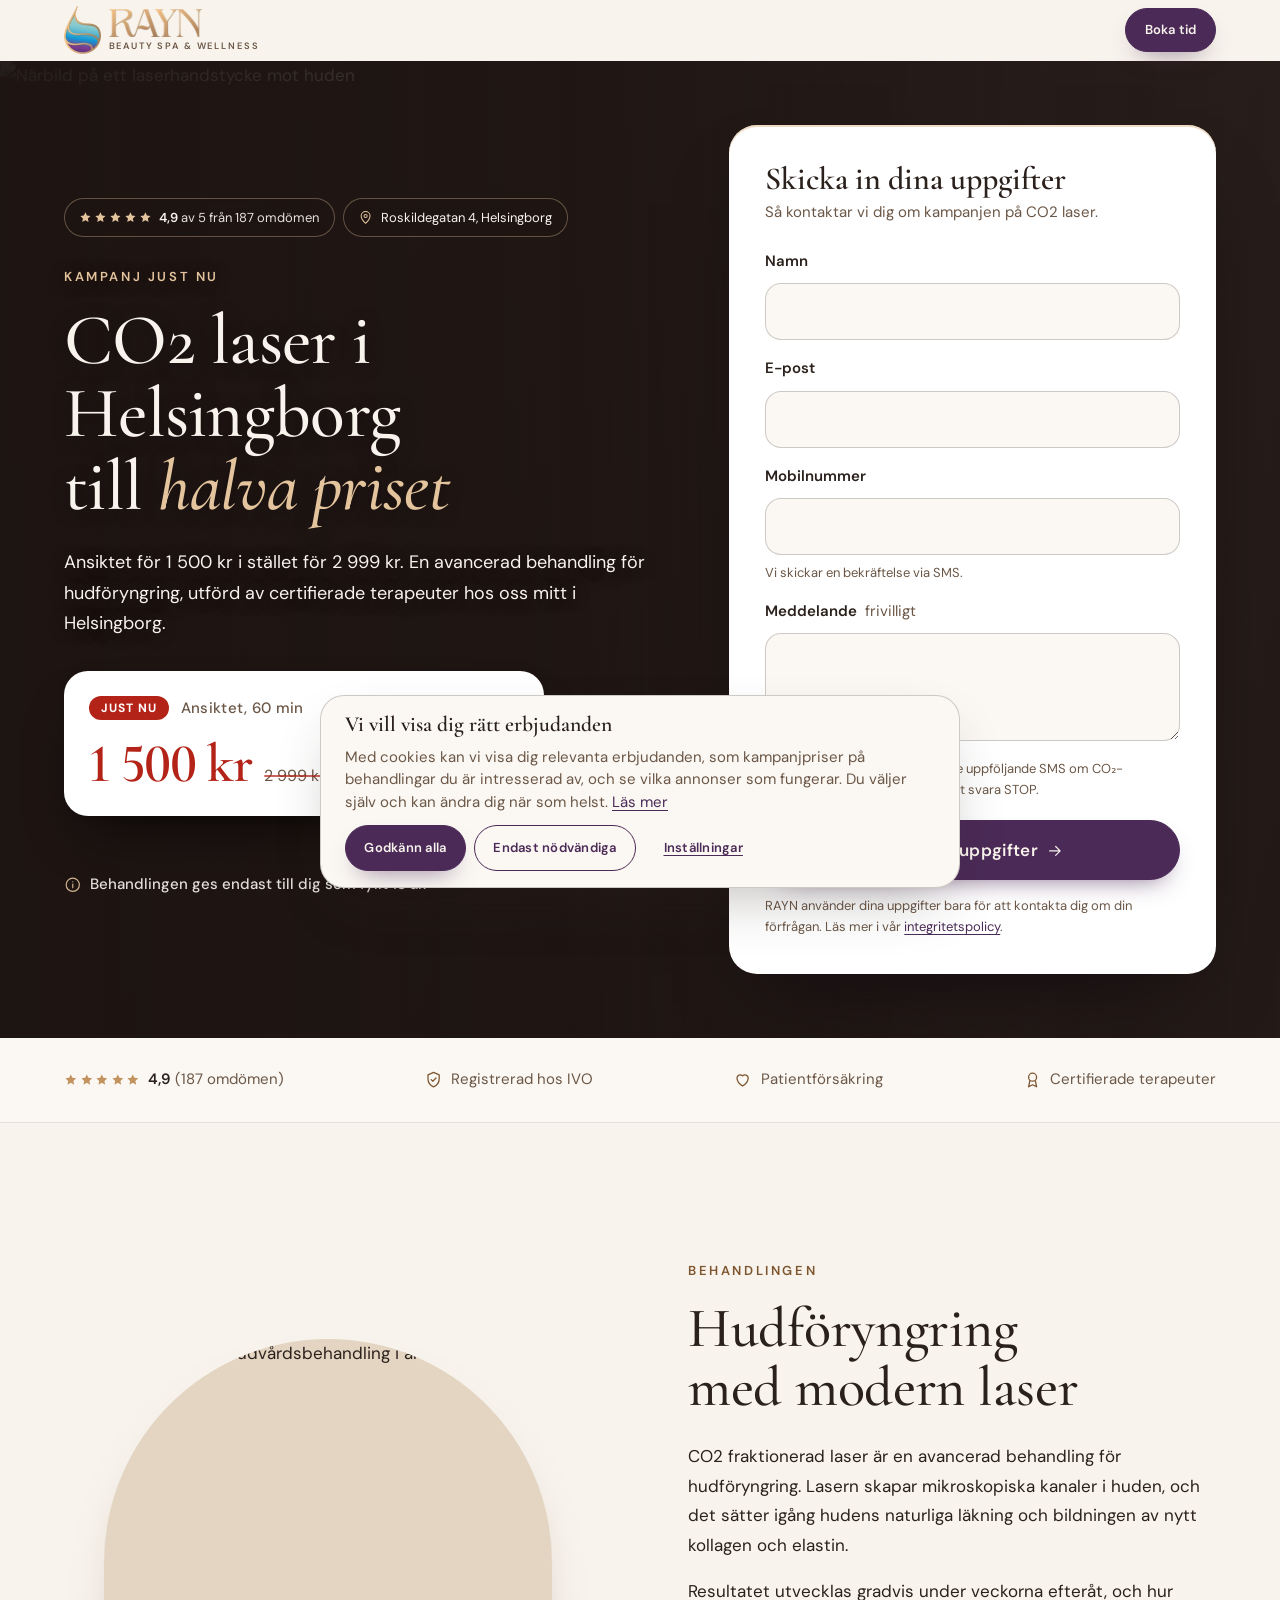
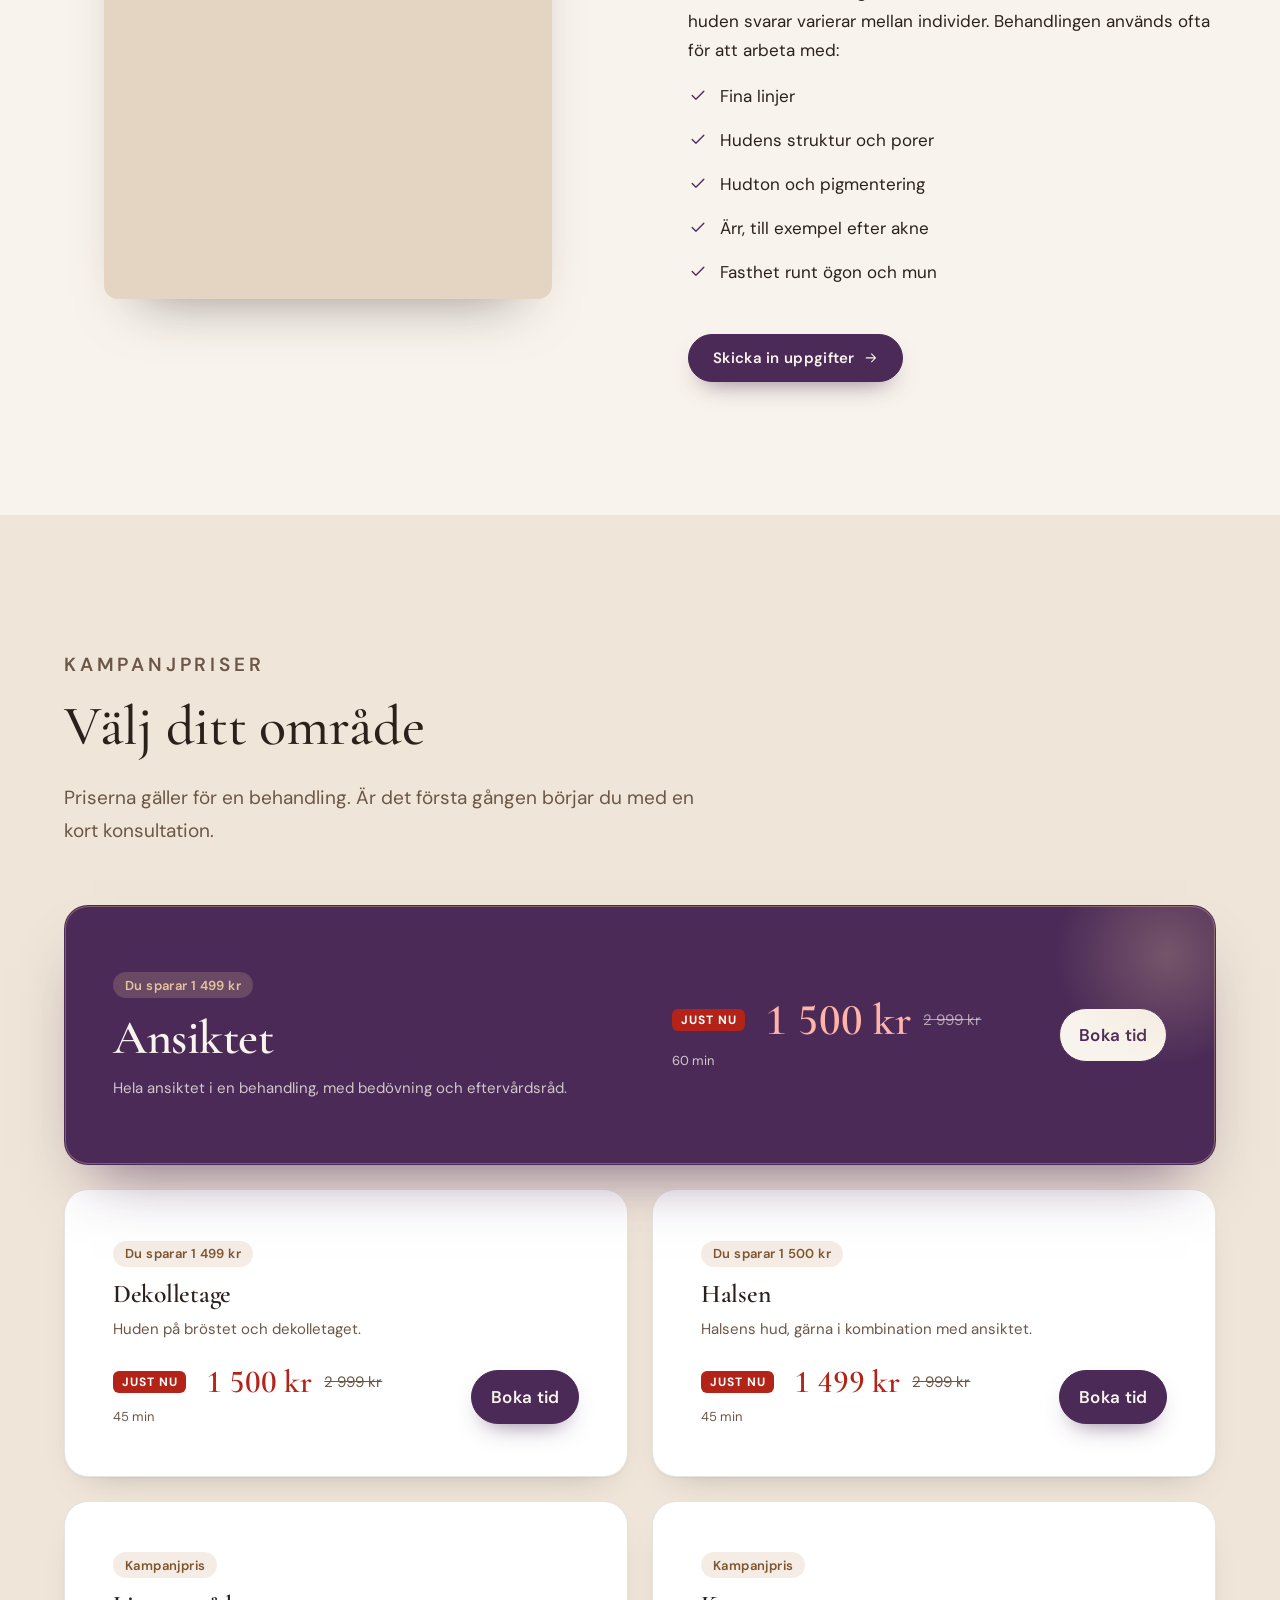
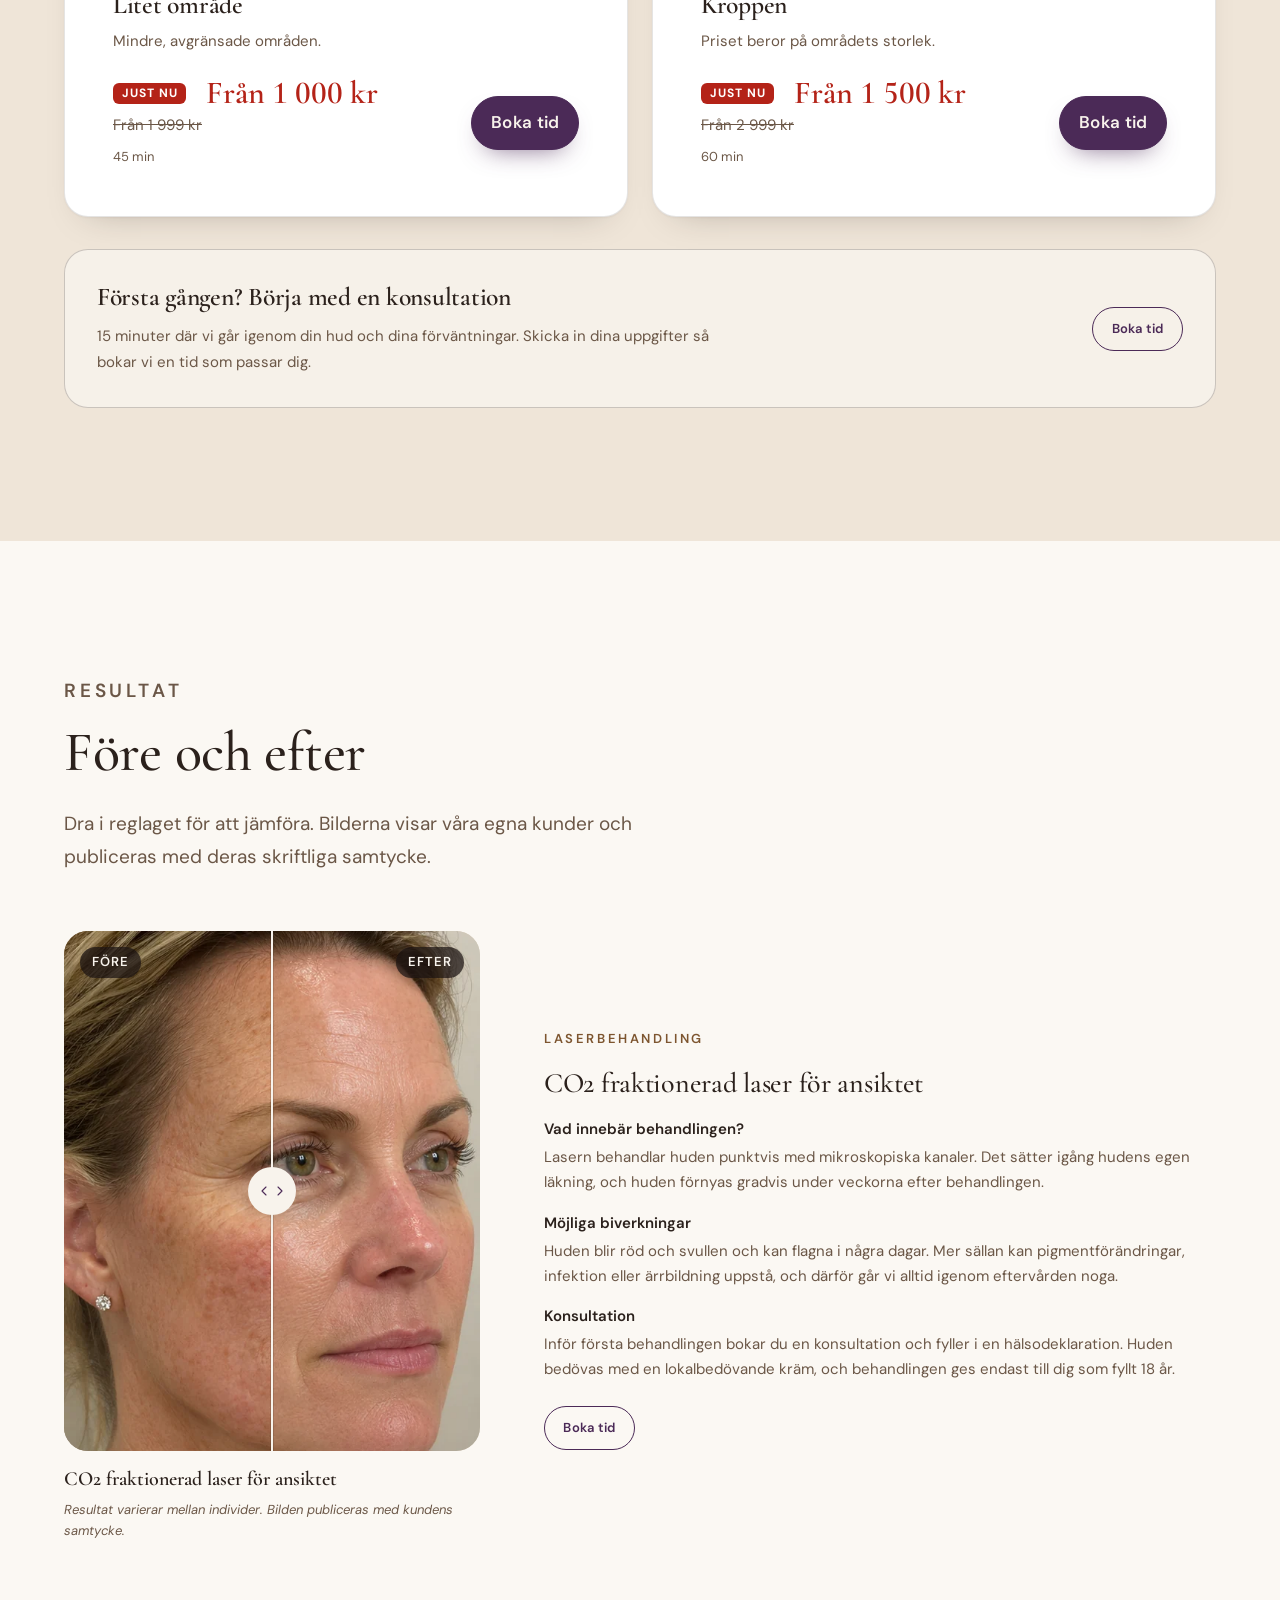
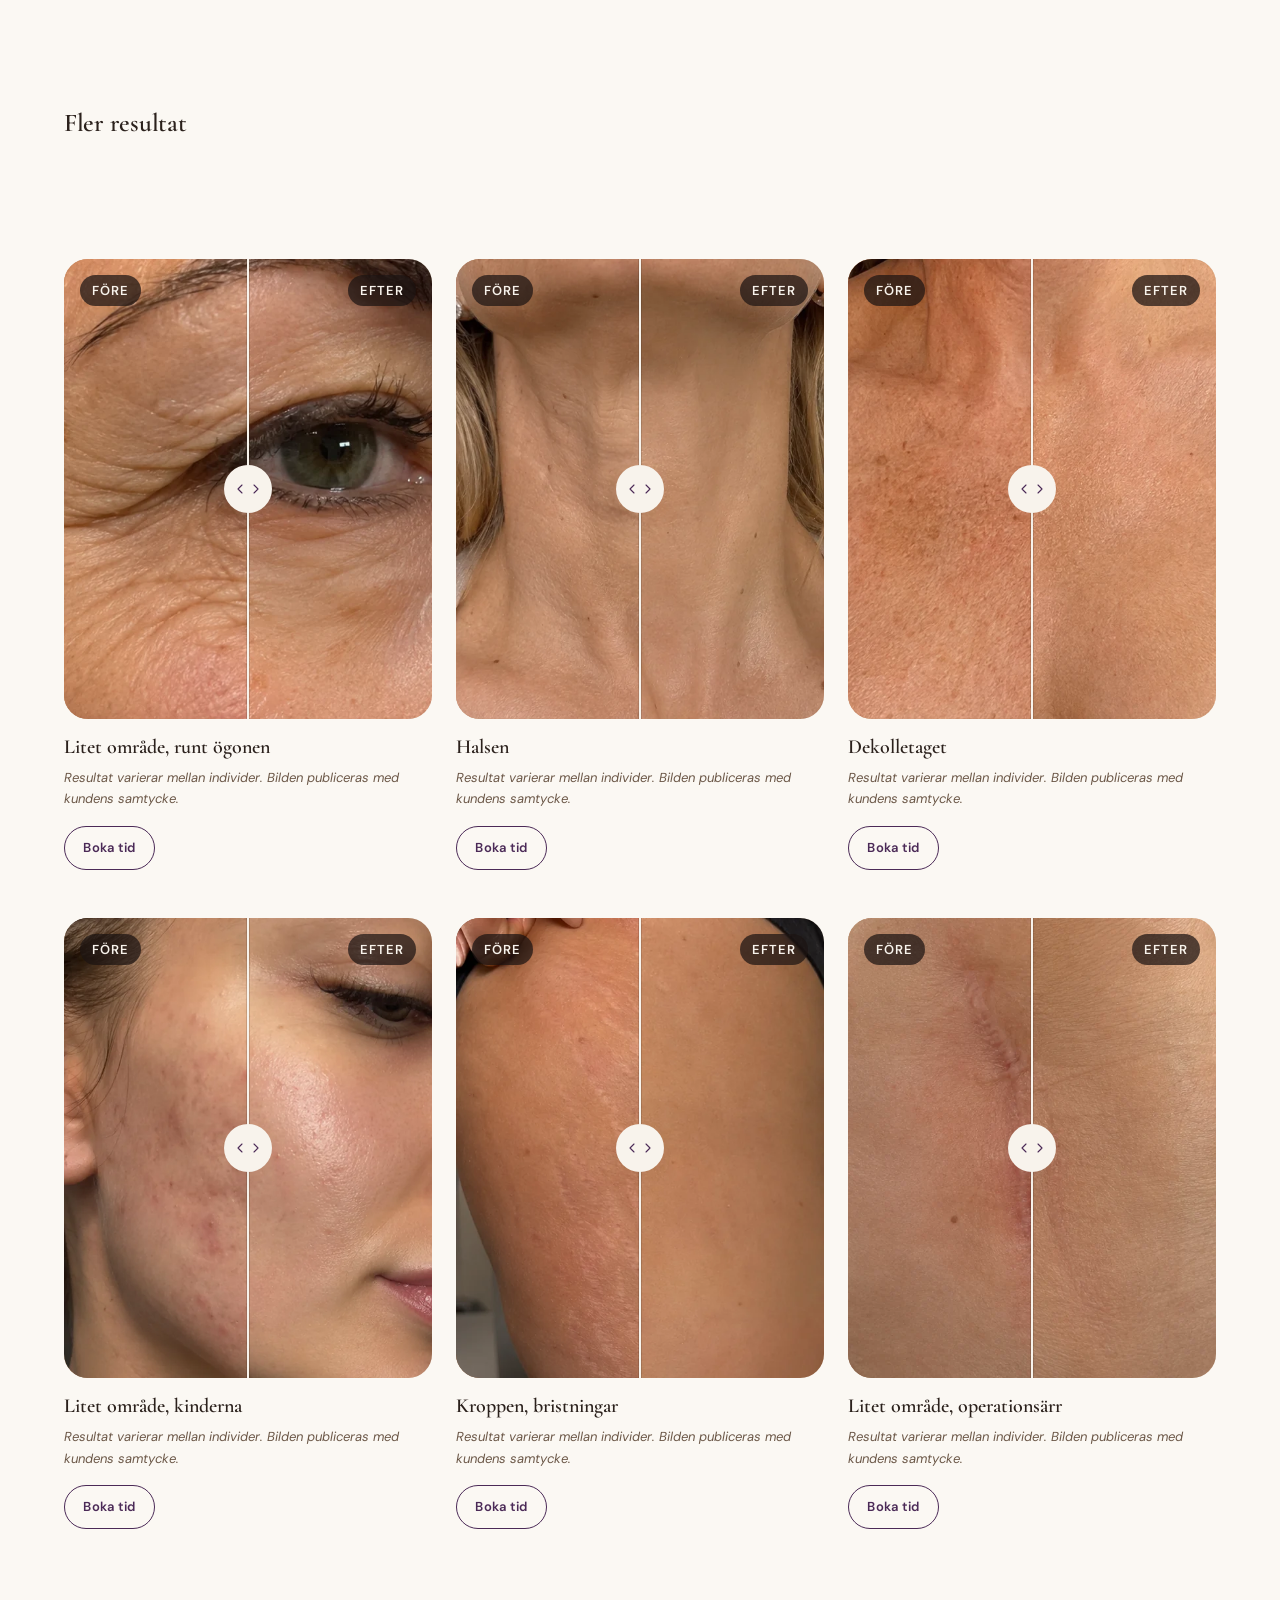
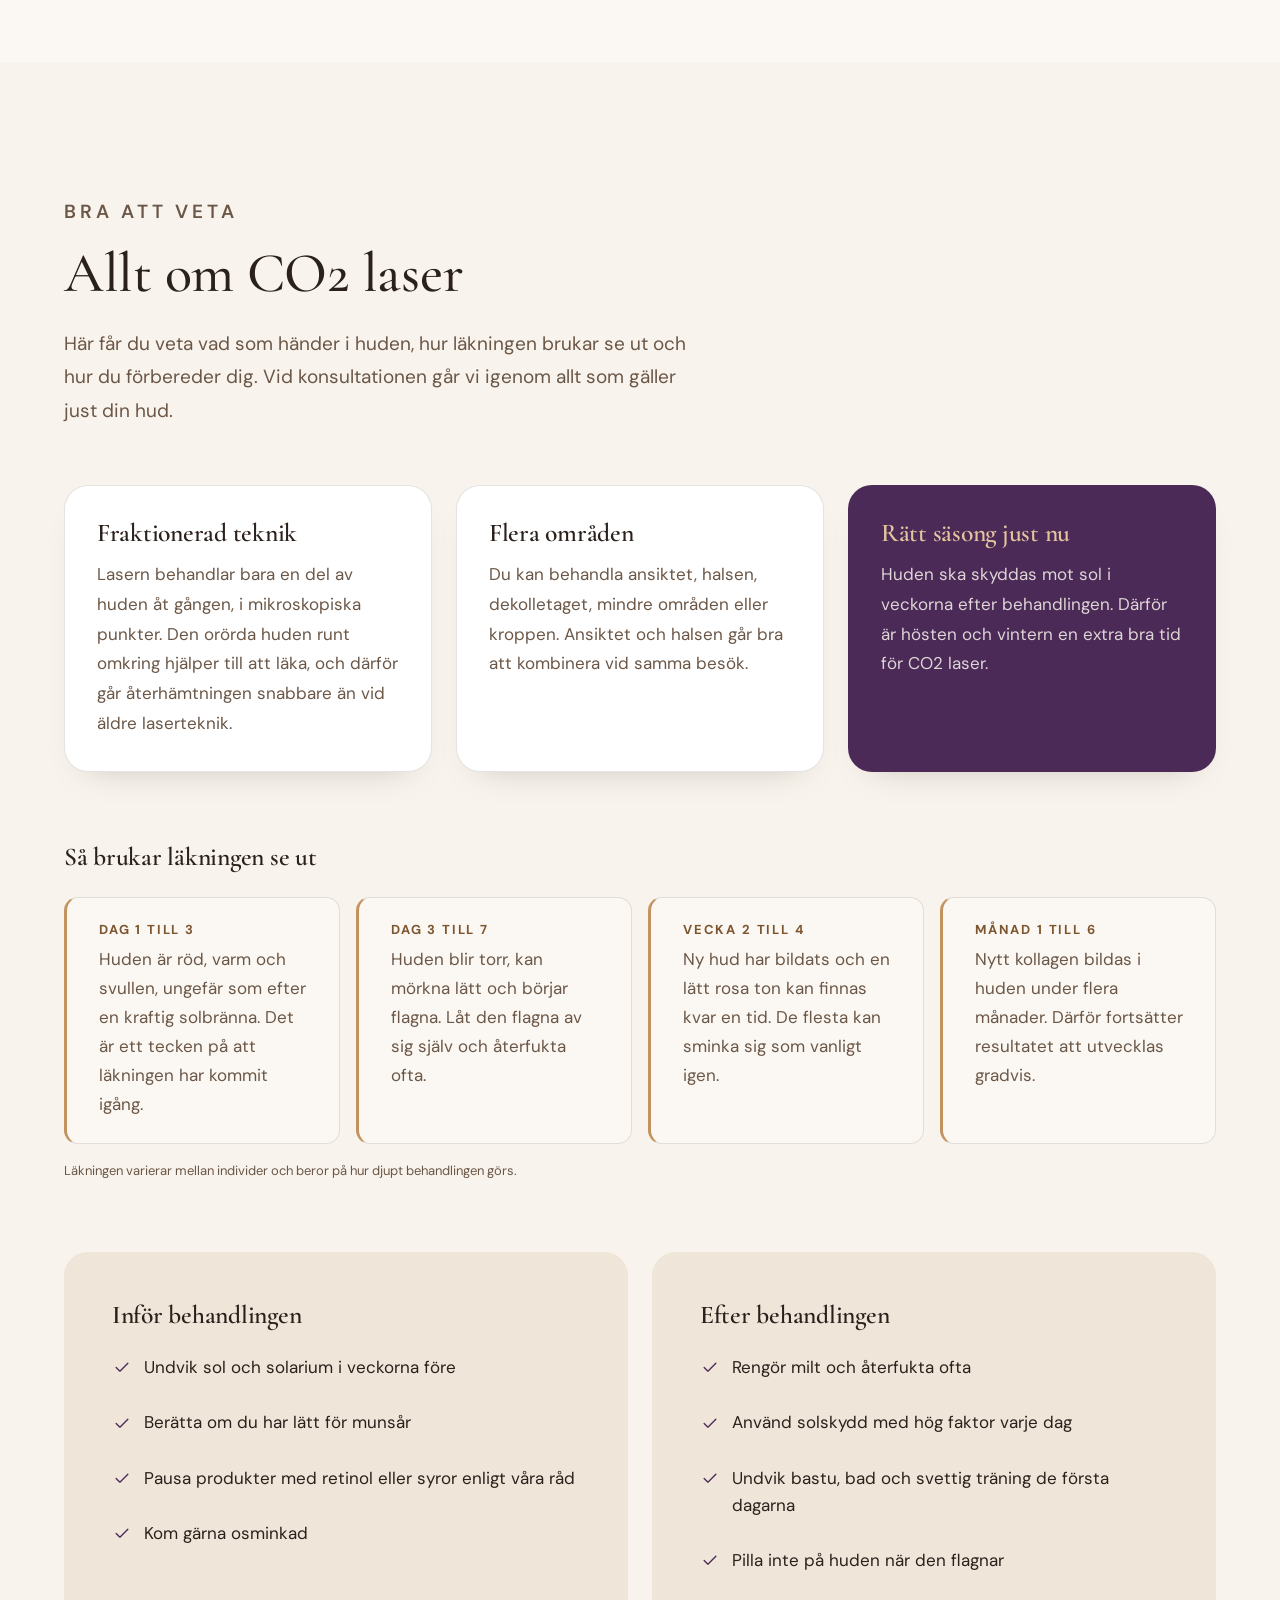
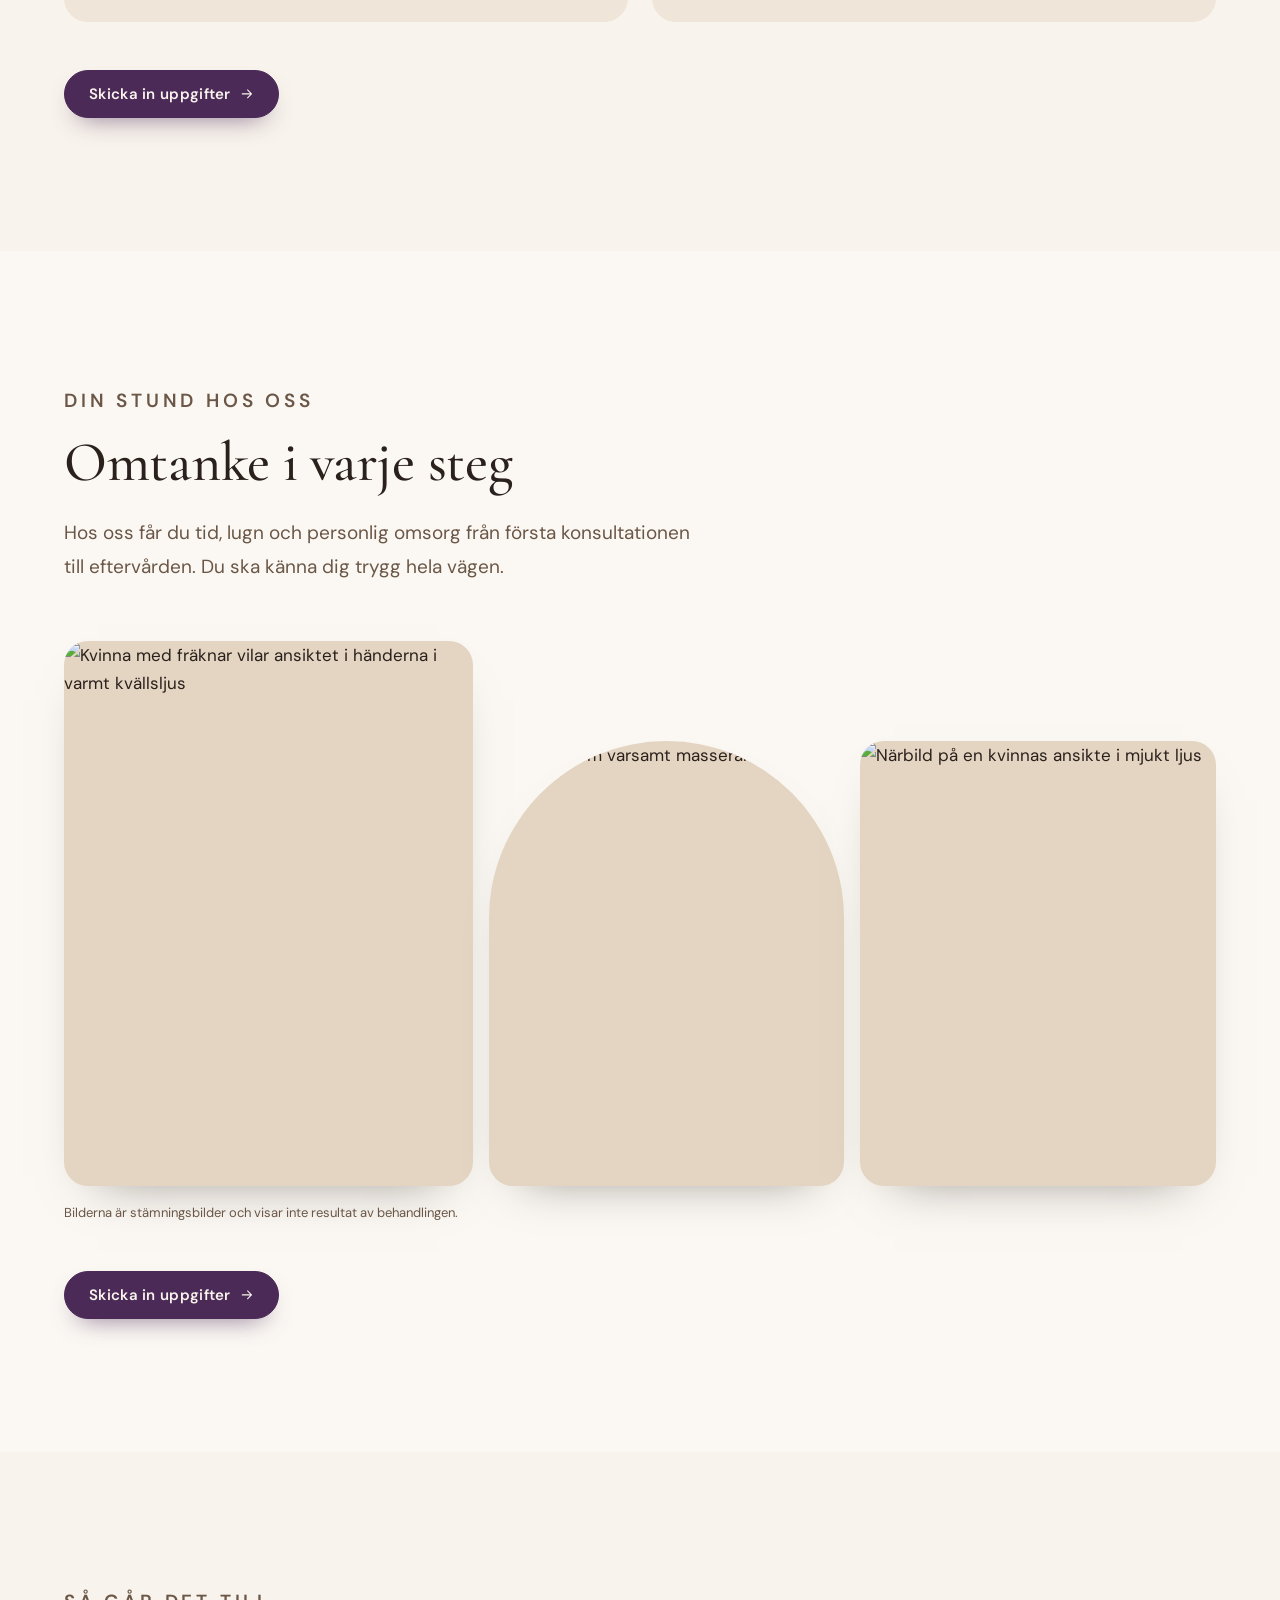
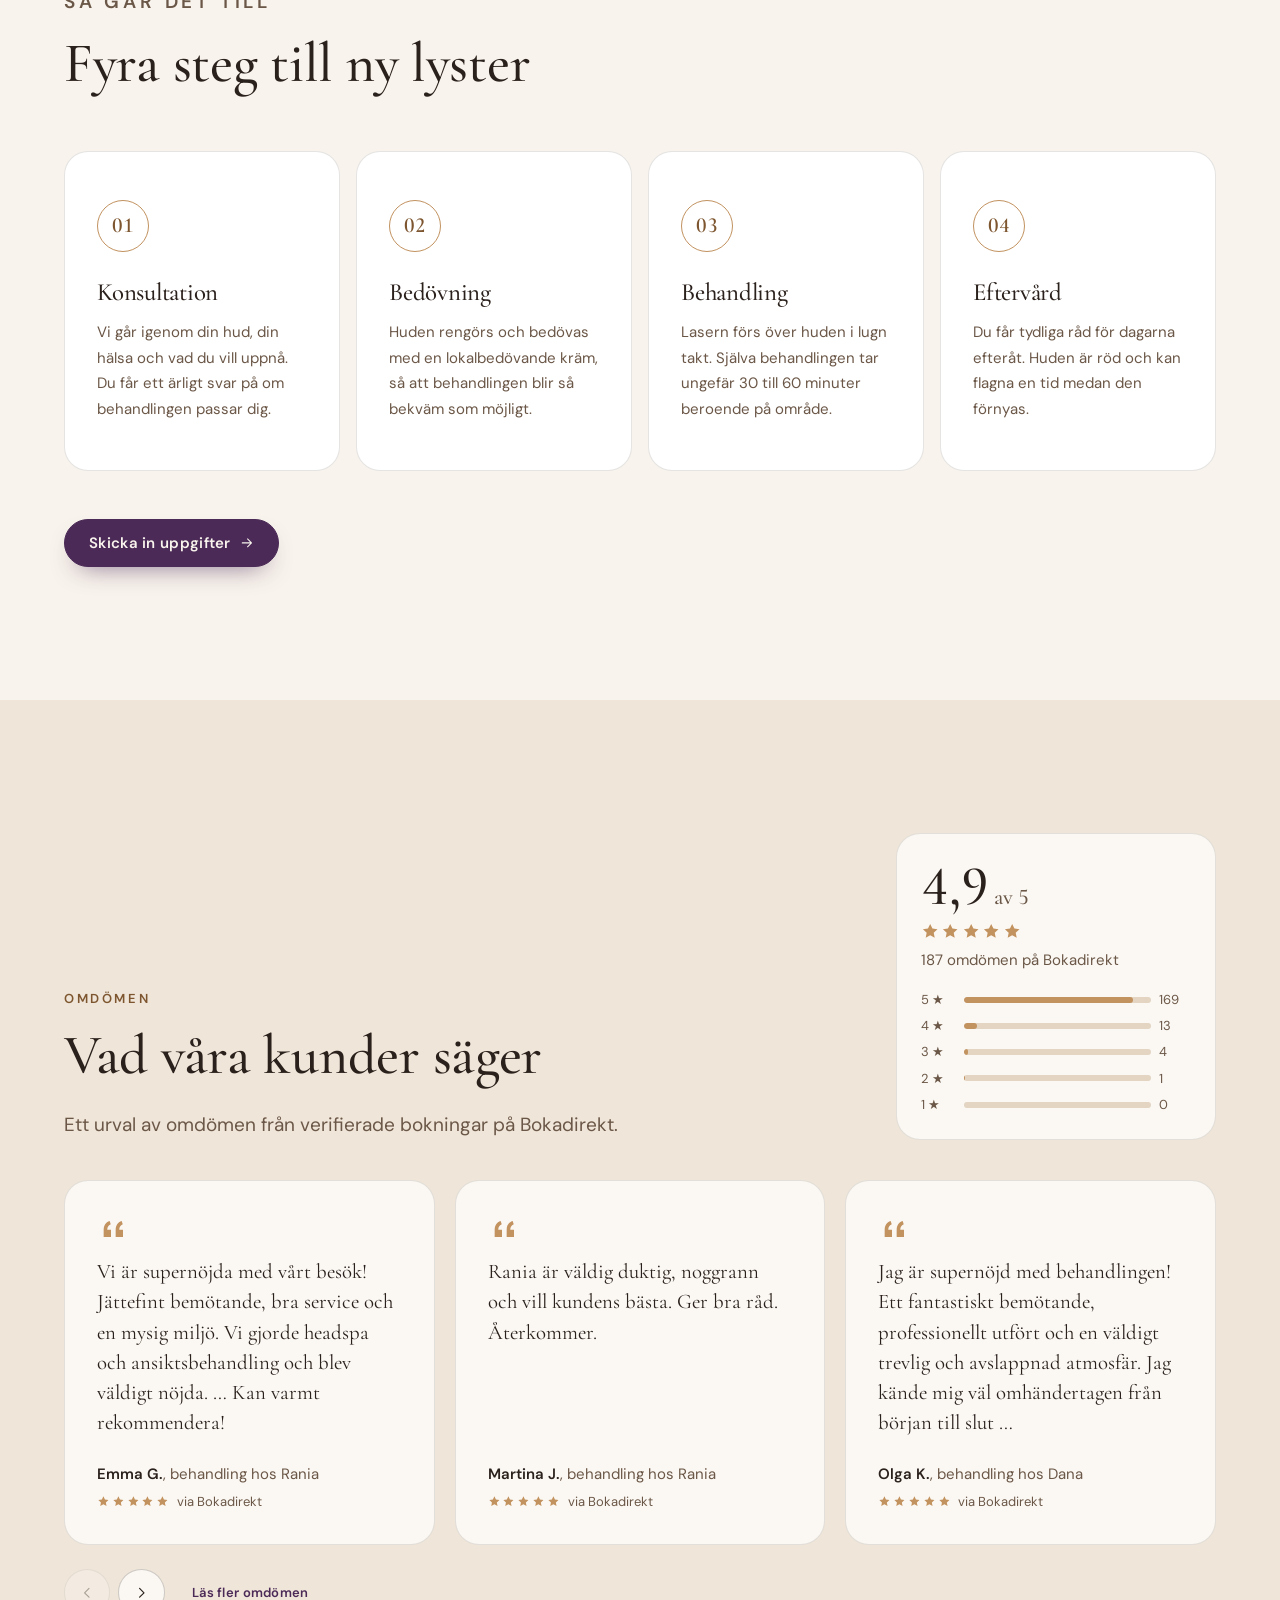
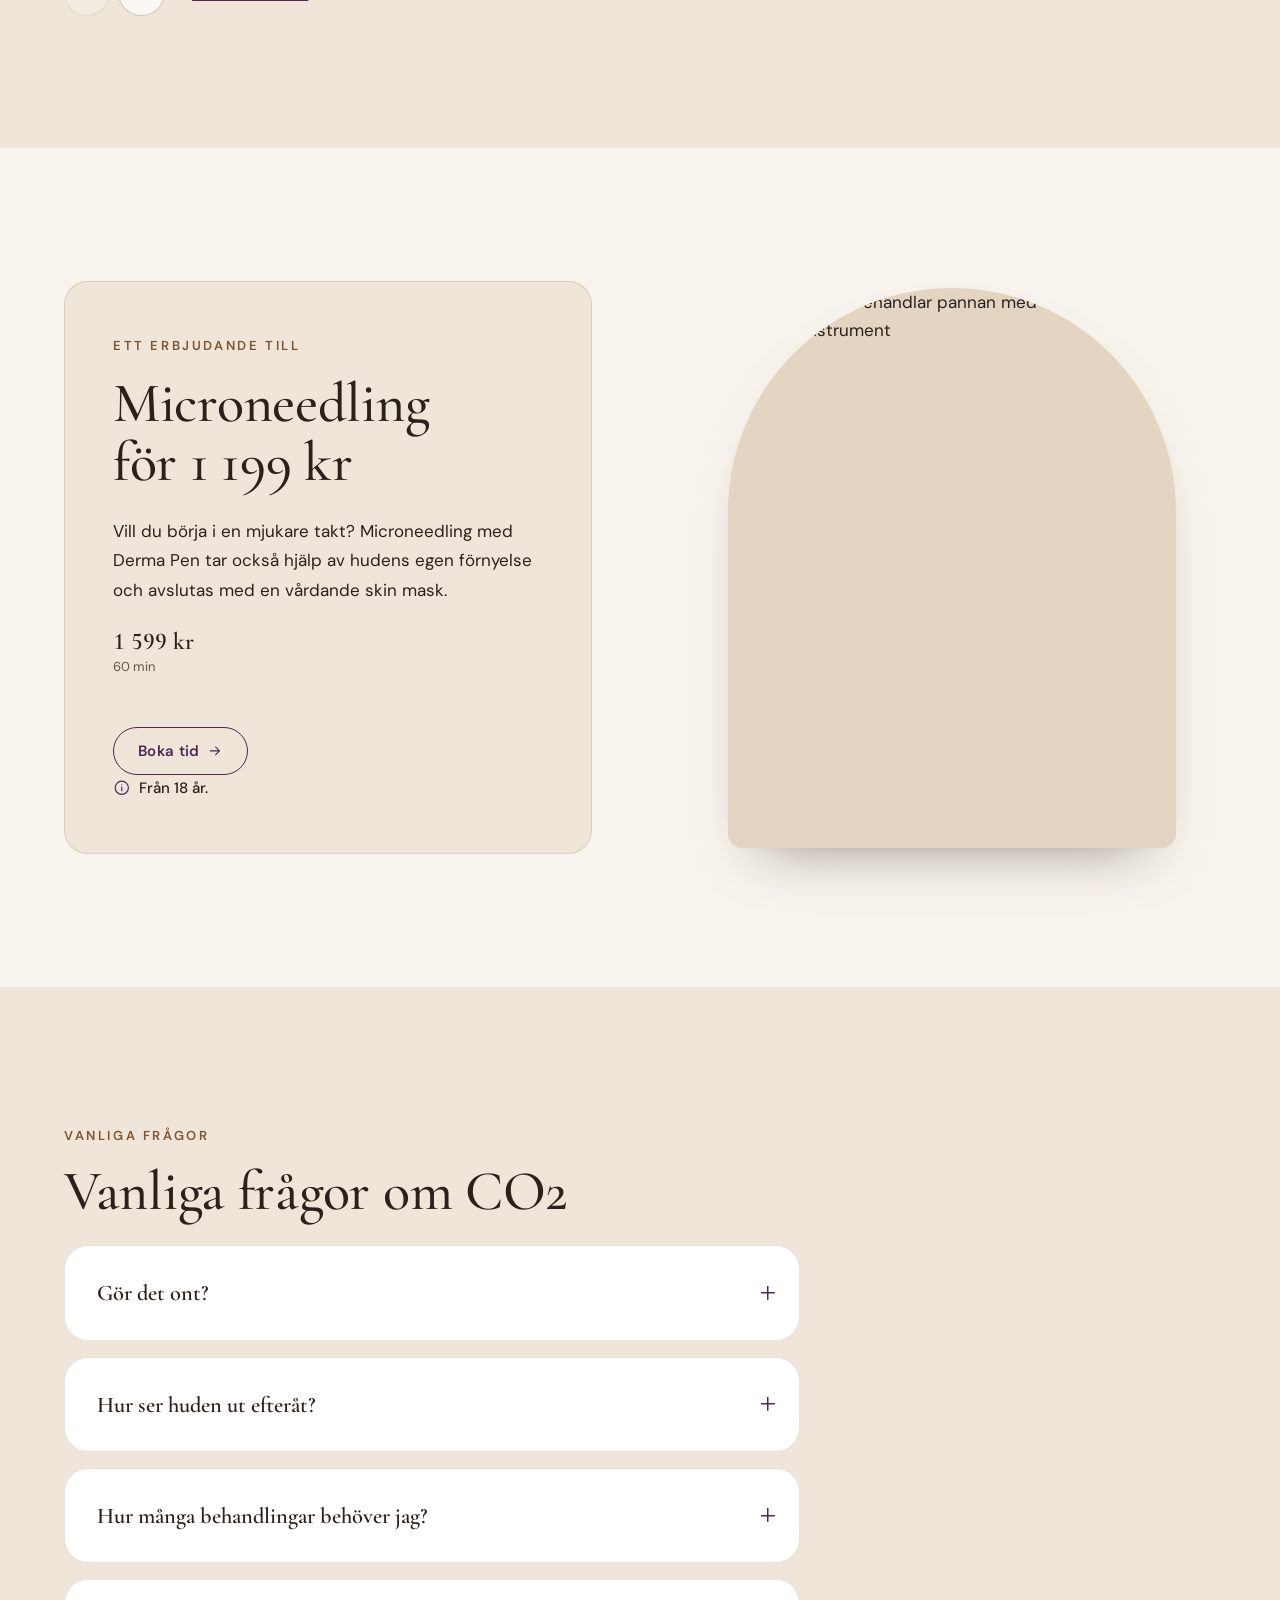
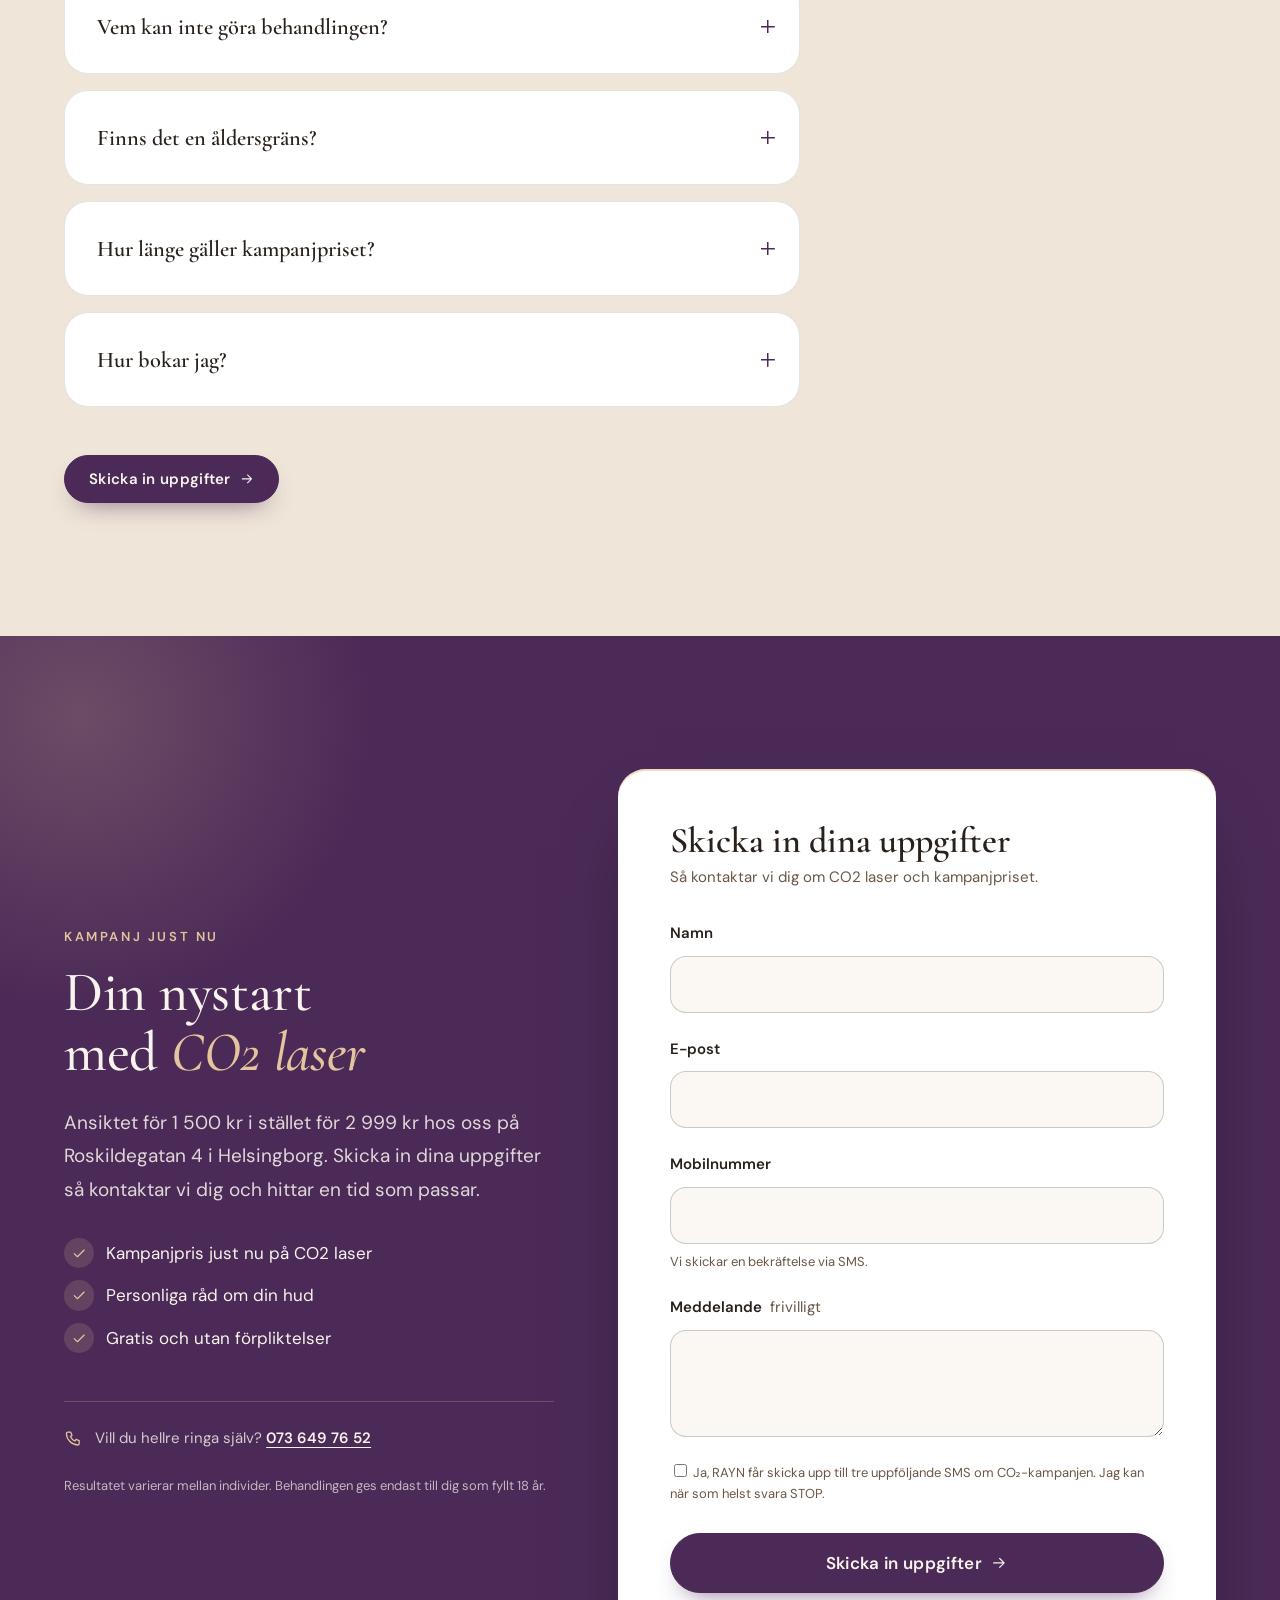
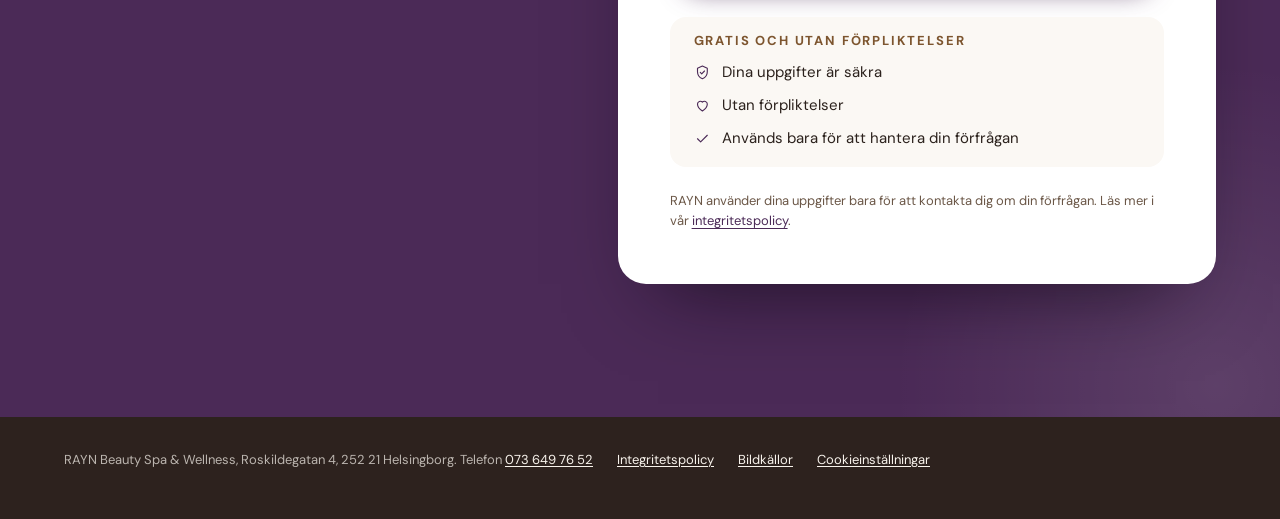
==== commit 21ad7c0c: "Revert "Polish CO2 landing page: form, trust band and section order" This reverts commit db80c3530f3" ====
--- a/co2/index.html
+++ b/co2/index.html
@@ -134,9 +134,13 @@
       <div class="container hero-full__content">
        <div class="lp-hero-grid">
         <div class="lp-hero-text">
+        <div class="lp-pills">
+          <p class="lp-rating"><span class="stars" aria-hidden="true"><svg viewBox="0 0 24 24" fill="currentColor" aria-hidden="true" focusable="false"><path d="M12 2.5l2.9 6.1 6.6.8-4.9 4.6 1.3 6.6L12 17.3l-5.9 3.3 1.3-6.6-4.9-4.6 6.6-.8z"/></svg><svg viewBox="0 0 24 24" fill="currentColor" aria-hidden="true" focusable="false"><path d="M12 2.5l2.9 6.1 6.6.8-4.9 4.6 1.3 6.6L12 17.3l-5.9 3.3 1.3-6.6-4.9-4.6 6.6-.8z"/></svg><svg viewBox="0 0 24 24" fill="currentColor" aria-hidden="true" focusable="false"><path d="M12 2.5l2.9 6.1 6.6.8-4.9 4.6 1.3 6.6L12 17.3l-5.9 3.3 1.3-6.6-4.9-4.6 6.6-.8z"/></svg><svg viewBox="0 0 24 24" fill="currentColor" aria-hidden="true" focusable="false"><path d="M12 2.5l2.9 6.1 6.6.8-4.9 4.6 1.3 6.6L12 17.3l-5.9 3.3 1.3-6.6-4.9-4.6 6.6-.8z"/></svg><svg viewBox="0 0 24 24" fill="currentColor" aria-hidden="true" focusable="false"><path d="M12 2.5l2.9 6.1 6.6.8-4.9 4.6 1.3 6.6L12 17.3l-5.9 3.3 1.3-6.6-4.9-4.6 6.6-.8z"/></svg></span><span><strong>4,9</strong> av 5 från 187 omdömen</span></p>
+          <p class="lp-loc"><svg viewBox="0 0 24 24" fill="none" stroke="currentColor" stroke-width="1.6" stroke-linecap="round" stroke-linejoin="round" aria-hidden="true" focusable="false"><path d="M12 21s-7-6.2-7-11.5a7 7 0 0114 0C19 14.8 12 21 12 21z"/><circle cx="12" cy="9.5" r="2.5"/></svg><span>Roskildegatan 4, Helsingborg</span></p>
+        </div>
         <p class="eyebrow eyebrow--light">Kampanj just nu</p>
         <h1 id="hero-title">CO2 laser i Helsingborg till <em>halva priset</em></h1>
-        <p class="hero-full__lead"><span class="hero-full__lead-price">Ansiktet för 1&nbsp;500&nbsp;kr i stället för 2&nbsp;999&nbsp;kr. </span>En avancerad behandling för hudföryngring, utförd av certifierade terapeuter hos oss mitt i Helsingborg.</p>
+        <p class="hero-full__lead">Ansiktet för 1&nbsp;500&nbsp;kr i stället för 2&nbsp;999&nbsp;kr. En avancerad behandling för hudföryngring, utförd av certifierade terapeuter hos oss mitt i Helsingborg.</p>
         <div class="lp-price-card">
           <div class="lp-price-card__top">
             <span class="lp-now">Just nu</span>
@@ -154,14 +158,12 @@
           <form class="lead-form" data-lead-form data-form-position="hero" data-content-name="CO2 fraktionerad laser" novalidate>
             <div class="lead-form__head">
               <p class="lead-form__title">Skicka in dina uppgifter</p>
-              <div class="lp-pills">
-                <p class="lp-rating"><span class="stars" aria-hidden="true"><svg viewBox="0 0 24 24" fill="currentColor" aria-hidden="true" focusable="false"><path d="M12 2.5l2.9 6.1 6.6.8-4.9 4.6 1.3 6.6L12 17.3l-5.9 3.3 1.3-6.6-4.9-4.6 6.6-.8z"/></svg><svg viewBox="0 0 24 24" fill="currentColor" aria-hidden="true" focusable="false"><path d="M12 2.5l2.9 6.1 6.6.8-4.9 4.6 1.3 6.6L12 17.3l-5.9 3.3 1.3-6.6-4.9-4.6 6.6-.8z"/></svg><svg viewBox="0 0 24 24" fill="currentColor" aria-hidden="true" focusable="false"><path d="M12 2.5l2.9 6.1 6.6.8-4.9 4.6 1.3 6.6L12 17.3l-5.9 3.3 1.3-6.6-4.9-4.6 6.6-.8z"/></svg><svg viewBox="0 0 24 24" fill="currentColor" aria-hidden="true" focusable="false"><path d="M12 2.5l2.9 6.1 6.6.8-4.9 4.6 1.3 6.6L12 17.3l-5.9 3.3 1.3-6.6-4.9-4.6 6.6-.8z"/></svg><svg viewBox="0 0 24 24" fill="currentColor" aria-hidden="true" focusable="false"><path d="M12 2.5l2.9 6.1 6.6.8-4.9 4.6 1.3 6.6L12 17.3l-5.9 3.3 1.3-6.6-4.9-4.6 6.6-.8z"/></svg></span><span><strong>4,9</strong> · 187 omdömen</span></p>
-                <p class="lp-loc"><svg viewBox="0 0 24 24" fill="none" stroke="currentColor" stroke-width="1.6" stroke-linecap="round" stroke-linejoin="round" aria-hidden="true" focusable="false"><path d="M12 21s-7-6.2-7-11.5a7 7 0 0114 0C19 14.8 12 21 12 21z"/><circle cx="12" cy="9.5" r="2.5"/></svg><span>Roskildegatan 4, Helsingborg</span></p>
-              </div>
+              <p class="lead-form__sub">Så kontaktar vi dig om kampanjen på CO2 laser.</p>
             </div>
             <div class="lead-form__trap" aria-hidden="true">
               <label>Lämna tomt <input type="checkbox" name="botcheck" tabindex="-1"></label>
             </div>
+            <input type="hidden" name="Intresse" value="CO2 laser">
 
             <div class="lead-field">
               <label class="lead-field__label" for="hero-name">Namn</label>
@@ -175,18 +177,6 @@
               <label class="lead-field__label" for="hero-phone">Mobilnummer</label>
               <input class="lead-field__input" id="hero-phone" name="Telefon" type="tel" inputmode="tel" autocomplete="tel" enterkeyhint="next" pattern="[0-9 +\(\)]{7,}" aria-describedby="hero-phone-hint" required>
               <p class="lead-field__hint" id="hero-phone-hint">Vi skickar en bekräftelse via SMS.</p>
-            </div>
-            <div class="lead-field">
-              <label class="lead-field__label" for="hero-treatment">Behandling</label>
-              <select class="lead-field__input" id="hero-treatment" name="Intresse">
-                <option value="CO2 laser" selected>Vet inte än, hjälp mig välja</option>
-                <option value="CO2 laser, ansiktet">Ansiktet</option>
-                <option value="CO2 laser, halsen">Halsen</option>
-                <option value="CO2 laser, dekolletage">Dekolletage</option>
-                <option value="CO2 laser, litet område">Litet område</option>
-                <option value="CO2 laser, kroppen">Kroppen</option>
-                <option value="CO2 laser, konsultation">Konsultation 15 min</option>
-              </select>
             </div>
             <div class="lead-field">
               <label class="lead-field__label" for="hero-msg">Meddelande <span class="lead-field__opt">frivilligt</span></label>
@@ -221,6 +211,85 @@
         </ul>
       </div>
     </div>
+
+    <!-- BEHANDLINGEN -->
+    <section class="section" aria-labelledby="what-title">
+      <div class="container split">
+        <div class="split__media reveal">
+          <div class="arch"><img src="https://images.unsplash.com/photo-1552693673-1bf958298935?w=800&h=1000&fit=crop&q=75&fm=webp" srcset="https://images.unsplash.com/photo-1552693673-1bf958298935?w=480&h=600&fit=crop&q=75&fm=webp 480w, https://images.unsplash.com/photo-1552693673-1bf958298935?w=800&h=1000&fit=crop&q=75&fm=webp 800w, https://images.unsplash.com/photo-1552693673-1bf958298935?w=1100&h=1375&fit=crop&q=75&fm=webp 1100w" sizes="(min-width: 900px) 45vw, 90vw" alt="Kvinna får en hudvårdsbehandling i ansiktet" width="1100" height="1375" loading="lazy" decoding="async" data-img="hifu" data-ratio="4:5" data-widths="480,800,1100" data-base="https://images.unsplash.com/photo-1552693673-1bf958298935"></div>
+        </div>
+        <div class="reveal reveal-delay-1">
+          <p class="eyebrow">Behandlingen</p>
+          <h2 id="what-title">Hudföryngring med modern laser</h2>
+          <p>CO2 fraktionerad laser är en avancerad behandling för hudföryngring. Lasern skapar mikroskopiska kanaler i huden, och det sätter igång hudens naturliga läkning och bildningen av nytt kollagen och elastin.</p>
+          <p>Resultatet utvecklas gradvis under veckorna efteråt, och hur huden svarar varierar mellan individer. Behandlingen används ofta för att arbeta med:</p>
+          <ul class="check-list"><li><svg viewBox="0 0 24 24" fill="none" stroke="currentColor" stroke-width="1.6" stroke-linecap="round" stroke-linejoin="round" aria-hidden="true" focusable="false"><path d="M5 12.5l4.5 4.5L19 7.5"/></svg><span>Fina linjer</span></li><li><svg viewBox="0 0 24 24" fill="none" stroke="currentColor" stroke-width="1.6" stroke-linecap="round" stroke-linejoin="round" aria-hidden="true" focusable="false"><path d="M5 12.5l4.5 4.5L19 7.5"/></svg><span>Hudens struktur och porer</span></li><li><svg viewBox="0 0 24 24" fill="none" stroke="currentColor" stroke-width="1.6" stroke-linecap="round" stroke-linejoin="round" aria-hidden="true" focusable="false"><path d="M5 12.5l4.5 4.5L19 7.5"/></svg><span>Hudton och pigmentering</span></li><li><svg viewBox="0 0 24 24" fill="none" stroke="currentColor" stroke-width="1.6" stroke-linecap="round" stroke-linejoin="round" aria-hidden="true" focusable="false"><path d="M5 12.5l4.5 4.5L19 7.5"/></svg><span>Ärr, till exempel efter akne</span></li><li><svg viewBox="0 0 24 24" fill="none" stroke="currentColor" stroke-width="1.6" stroke-linecap="round" stroke-linejoin="round" aria-hidden="true" focusable="false"><path d="M5 12.5l4.5 4.5L19 7.5"/></svg><span>Fasthet runt ögon och mun</span></li></ul>
+          <div class="campaign-section-cta"><a class="btn btn--primary" href="#intresse" data-form-cta data-position="after-what">Skicka in uppgifter<svg viewBox="0 0 24 24" fill="none" stroke="currentColor" stroke-width="1.6" stroke-linecap="round" stroke-linejoin="round" aria-hidden="true" focusable="false"><path d="M5 12h14M13 6l6 6-6 6"/></svg></a></div>
+        </div>
+      </div>
+    </section>
+
+    <!-- PRISER -->
+    <section class="section section--sand" id="priser" aria-labelledby="price-title">
+      <div class="container">
+        <div class="section-head reveal">
+          <p class="eyebrow">Kampanjpriser</p>
+          <h2 id="price-title">Välj ditt område</h2>
+          <p>Priserna gäller för en behandling. Är det första gången börjar du med en kort konsultation.</p>
+        </div>
+        <ul class="menu-list lp-cards">
+            <li class="menu-item menu-item--featured">
+              <div class="menu-item__info">
+                <span class="lp-save">Du sparar 1&nbsp;499&nbsp;kr</span><h3 class="menu-item__name">Ansiktet</h3>
+                <p class="menu-item__desc">Hela ansiktet i en behandling, med bedövning och eftervårdsråd.</p>
+              </div>
+              <div class="menu-item__price"><p class="price"><span class="lp-now">Just nu</span><strong class="price__now">1&nbsp;500&nbsp;kr</strong> <s class="price__was"><span class="visually-hidden">Ordinarie pris: </span>2&nbsp;999&nbsp;kr</s> <span class="price__meta">60 min</span></p></div>
+              <div class="menu-item__action"><a class="btn btn--primary btn--sm" href="#intresse" data-form-cta data-position="price-list" data-interest="CO2 laser, ansiktet">Boka tid</a></div>
+            </li>
+            <li class="menu-item">
+              <div class="menu-item__info">
+                <span class="lp-save">Du sparar 1&nbsp;499&nbsp;kr</span><h3 class="menu-item__name">Dekolletage</h3>
+                <p class="menu-item__desc">Huden på bröstet och dekolletaget.</p>
+              </div>
+              <div class="menu-item__price"><p class="price"><span class="lp-now">Just nu</span><strong class="price__now">1&nbsp;500&nbsp;kr</strong> <s class="price__was"><span class="visually-hidden">Ordinarie pris: </span>2&nbsp;999&nbsp;kr</s> <span class="price__meta">45 min</span></p></div>
+              <div class="menu-item__action"><a class="btn btn--primary btn--sm" href="#intresse" data-form-cta data-position="price-list" data-interest="CO2 laser, dekolletage">Boka tid</a></div>
+            </li>
+            <li class="menu-item">
+              <div class="menu-item__info">
+                <span class="lp-save">Du sparar 1&nbsp;500&nbsp;kr</span><h3 class="menu-item__name">Halsen</h3>
+                <p class="menu-item__desc">Halsens hud, gärna i kombination med ansiktet.</p>
+              </div>
+              <div class="menu-item__price"><p class="price"><span class="lp-now">Just nu</span><strong class="price__now">1&nbsp;499&nbsp;kr</strong> <s class="price__was"><span class="visually-hidden">Ordinarie pris: </span>2&nbsp;999&nbsp;kr</s> <span class="price__meta">45 min</span></p></div>
+              <div class="menu-item__action"><a class="btn btn--primary btn--sm" href="#intresse" data-form-cta data-position="price-list" data-interest="CO2 laser, halsen">Boka tid</a></div>
+            </li>
+            <li class="menu-item">
+              <div class="menu-item__info">
+                <span class="lp-save">Kampanjpris</span><h3 class="menu-item__name">Litet område</h3>
+                <p class="menu-item__desc">Mindre, avgränsade områden.</p>
+              </div>
+              <div class="menu-item__price"><p class="price"><span class="lp-now">Just nu</span><strong class="price__now">Från&nbsp;1&nbsp;000&nbsp;kr</strong> <s class="price__was"><span class="visually-hidden">Ordinarie pris: </span>Från&nbsp;1&nbsp;999&nbsp;kr</s> <span class="price__meta">45 min</span></p></div>
+              <div class="menu-item__action"><a class="btn btn--primary btn--sm" href="#intresse" data-form-cta data-position="price-list" data-interest="CO2 laser, litet område">Boka tid</a></div>
+            </li>
+            <li class="menu-item">
+              <div class="menu-item__info">
+                <span class="lp-save">Kampanjpris</span><h3 class="menu-item__name">Kroppen</h3>
+                <p class="menu-item__desc">Priset beror på områdets storlek.</p>
+              </div>
+              <div class="menu-item__price"><p class="price"><span class="lp-now">Just nu</span><strong class="price__now">Från&nbsp;1&nbsp;500&nbsp;kr</strong> <s class="price__was"><span class="visually-hidden">Ordinarie pris: </span>Från&nbsp;2&nbsp;999&nbsp;kr</s> <span class="price__meta">60 min</span></p></div>
+              <div class="menu-item__action"><a class="btn btn--primary btn--sm" href="#intresse" data-form-cta data-position="price-list" data-interest="CO2 laser, kroppen">Boka tid</a></div>
+            </li>
+        </ul>
+        <div class="lp-consult reveal">
+          <div>
+            <h3 class="lp-consult__title">Första gången? Börja med en konsultation</h3>
+            <p>15 minuter där vi går igenom din hud och dina förväntningar. Skicka in dina uppgifter så bokar vi en tid som passar dig.</p>
+          </div>
+          <div class="lp-consult__actions">
+            <a class="btn btn--outline btn--sm" href="#intresse" data-form-cta data-position="price-list" data-interest="CO2 laser, konsultation">Boka tid</a>
+          </div>
+        </div>
+      </div>
+    </section>
 
     <!-- RESULTAT – visas om SHOW_BEFORE_AFTER_ON_CAMPAIGNS["co2-laser"] är true i js/config.js -->
     <section class="section section--soft" aria-labelledby="results-title" data-campaign-results hidden>
@@ -362,85 +431,6 @@
             <a class="btn btn--outline btn--sm" href="#intresse" data-form-cta data-position="results" data-interest="CO2 laser, ärr">Boka tid</a>
           </li>
         </ul>
-        </div>
-      </div>
-    </section>
-
-    <!-- BEHANDLINGEN -->
-    <section class="section" aria-labelledby="what-title">
-      <div class="container split">
-        <div class="split__media reveal">
-          <div class="arch"><img src="https://images.unsplash.com/photo-1552693673-1bf958298935?w=800&h=1000&fit=crop&q=75&fm=webp" srcset="https://images.unsplash.com/photo-1552693673-1bf958298935?w=480&h=600&fit=crop&q=75&fm=webp 480w, https://images.unsplash.com/photo-1552693673-1bf958298935?w=800&h=1000&fit=crop&q=75&fm=webp 800w, https://images.unsplash.com/photo-1552693673-1bf958298935?w=1100&h=1375&fit=crop&q=75&fm=webp 1100w" sizes="(min-width: 900px) 45vw, 90vw" alt="Kvinna får en hudvårdsbehandling i ansiktet" width="1100" height="1375" loading="lazy" decoding="async" data-img="hifu" data-ratio="4:5" data-widths="480,800,1100" data-base="https://images.unsplash.com/photo-1552693673-1bf958298935"></div>
-        </div>
-        <div class="reveal reveal-delay-1">
-          <p class="eyebrow">Behandlingen</p>
-          <h2 id="what-title">Hudföryngring med modern laser</h2>
-          <p>CO2 fraktionerad laser är en avancerad behandling för hudföryngring. Lasern skapar mikroskopiska kanaler i huden, och det sätter igång hudens naturliga läkning och bildningen av nytt kollagen och elastin.</p>
-          <p>Resultatet utvecklas gradvis under veckorna efteråt, och hur huden svarar varierar mellan individer. Behandlingen används ofta för att arbeta med:</p>
-          <ul class="check-list"><li><svg viewBox="0 0 24 24" fill="none" stroke="currentColor" stroke-width="1.6" stroke-linecap="round" stroke-linejoin="round" aria-hidden="true" focusable="false"><path d="M5 12.5l4.5 4.5L19 7.5"/></svg><span>Fina linjer</span></li><li><svg viewBox="0 0 24 24" fill="none" stroke="currentColor" stroke-width="1.6" stroke-linecap="round" stroke-linejoin="round" aria-hidden="true" focusable="false"><path d="M5 12.5l4.5 4.5L19 7.5"/></svg><span>Hudens struktur och porer</span></li><li><svg viewBox="0 0 24 24" fill="none" stroke="currentColor" stroke-width="1.6" stroke-linecap="round" stroke-linejoin="round" aria-hidden="true" focusable="false"><path d="M5 12.5l4.5 4.5L19 7.5"/></svg><span>Hudton och pigmentering</span></li><li><svg viewBox="0 0 24 24" fill="none" stroke="currentColor" stroke-width="1.6" stroke-linecap="round" stroke-linejoin="round" aria-hidden="true" focusable="false"><path d="M5 12.5l4.5 4.5L19 7.5"/></svg><span>Ärr, till exempel efter akne</span></li><li><svg viewBox="0 0 24 24" fill="none" stroke="currentColor" stroke-width="1.6" stroke-linecap="round" stroke-linejoin="round" aria-hidden="true" focusable="false"><path d="M5 12.5l4.5 4.5L19 7.5"/></svg><span>Fasthet runt ögon och mun</span></li></ul>
-          <div class="campaign-section-cta"><a class="btn btn--primary" href="#intresse" data-form-cta data-position="after-what">Skicka in uppgifter<svg viewBox="0 0 24 24" fill="none" stroke="currentColor" stroke-width="1.6" stroke-linecap="round" stroke-linejoin="round" aria-hidden="true" focusable="false"><path d="M5 12h14M13 6l6 6-6 6"/></svg></a></div>
-        </div>
-      </div>
-    </section>
-
-    <!-- PRISER -->
-    <section class="section section--sand" id="priser" aria-labelledby="price-title">
-      <div class="container">
-        <div class="section-head reveal">
-          <p class="eyebrow">Kampanjpriser</p>
-          <h2 id="price-title">Välj ditt område</h2>
-          <p>Priserna gäller för en behandling. Är det första gången börjar du med en kort konsultation.</p>
-        </div>
-        <ul class="menu-list lp-cards">
-            <li class="menu-item menu-item--featured">
-              <div class="menu-item__info">
-                <span class="lp-save">Du sparar 1&nbsp;499&nbsp;kr</span><h3 class="menu-item__name">Ansiktet</h3>
-                <p class="menu-item__desc">Hela ansiktet i en behandling, med bedövning och eftervårdsråd.</p>
-              </div>
-              <div class="menu-item__price"><p class="price"><span class="lp-now">Just nu</span><strong class="price__now">1&nbsp;500&nbsp;kr</strong> <s class="price__was"><span class="visually-hidden">Ordinarie pris: </span>2&nbsp;999&nbsp;kr</s> <span class="price__meta">60 min</span></p></div>
-              <div class="menu-item__action"><a class="btn btn--primary btn--sm" href="#intresse" data-form-cta data-position="price-list" data-interest="CO2 laser, ansiktet">Boka tid</a></div>
-            </li>
-            <li class="menu-item">
-              <div class="menu-item__info">
-                <span class="lp-save">Du sparar 1&nbsp;499&nbsp;kr</span><h3 class="menu-item__name">Dekolletage</h3>
-                <p class="menu-item__desc">Huden på bröstet och dekolletaget.</p>
-              </div>
-              <div class="menu-item__price"><p class="price"><span class="lp-now">Just nu</span><strong class="price__now">1&nbsp;500&nbsp;kr</strong> <s class="price__was"><span class="visually-hidden">Ordinarie pris: </span>2&nbsp;999&nbsp;kr</s> <span class="price__meta">45 min</span></p></div>
-              <div class="menu-item__action"><a class="btn btn--primary btn--sm" href="#intresse" data-form-cta data-position="price-list" data-interest="CO2 laser, dekolletage">Boka tid</a></div>
-            </li>
-            <li class="menu-item">
-              <div class="menu-item__info">
-                <span class="lp-save">Du sparar 1&nbsp;500&nbsp;kr</span><h3 class="menu-item__name">Halsen</h3>
-                <p class="menu-item__desc">Halsens hud, gärna i kombination med ansiktet.</p>
-              </div>
-              <div class="menu-item__price"><p class="price"><span class="lp-now">Just nu</span><strong class="price__now">1&nbsp;499&nbsp;kr</strong> <s class="price__was"><span class="visually-hidden">Ordinarie pris: </span>2&nbsp;999&nbsp;kr</s> <span class="price__meta">45 min</span></p></div>
-              <div class="menu-item__action"><a class="btn btn--primary btn--sm" href="#intresse" data-form-cta data-position="price-list" data-interest="CO2 laser, halsen">Boka tid</a></div>
-            </li>
-            <li class="menu-item">
-              <div class="menu-item__info">
-                <span class="lp-save">Kampanjpris</span><h3 class="menu-item__name">Litet område</h3>
-                <p class="menu-item__desc">Mindre, avgränsade områden.</p>
-              </div>
-              <div class="menu-item__price"><p class="price"><span class="lp-now">Just nu</span><strong class="price__now">Från&nbsp;1&nbsp;000&nbsp;kr</strong> <s class="price__was"><span class="visually-hidden">Ordinarie pris: </span>Från&nbsp;1&nbsp;999&nbsp;kr</s> <span class="price__meta">45 min</span></p></div>
-              <div class="menu-item__action"><a class="btn btn--primary btn--sm" href="#intresse" data-form-cta data-position="price-list" data-interest="CO2 laser, litet område">Boka tid</a></div>
-            </li>
-            <li class="menu-item">
-              <div class="menu-item__info">
-                <span class="lp-save">Kampanjpris</span><h3 class="menu-item__name">Kroppen</h3>
-                <p class="menu-item__desc">Priset beror på områdets storlek.</p>
-              </div>
-              <div class="menu-item__price"><p class="price"><span class="lp-now">Just nu</span><strong class="price__now">Från&nbsp;1&nbsp;500&nbsp;kr</strong> <s class="price__was"><span class="visually-hidden">Ordinarie pris: </span>Från&nbsp;2&nbsp;999&nbsp;kr</s> <span class="price__meta">60 min</span></p></div>
-              <div class="menu-item__action"><a class="btn btn--primary btn--sm" href="#intresse" data-form-cta data-position="price-list" data-interest="CO2 laser, kroppen">Boka tid</a></div>
-            </li>
-        </ul>
-        <div class="lp-consult reveal">
-          <div>
-            <h3 class="lp-consult__title">Första gången? Börja med en konsultation</h3>
-            <p>15 minuter där vi går igenom din hud och dina förväntningar. Skicka in dina uppgifter så bokar vi en tid som passar dig.</p>
-          </div>
-          <div class="lp-consult__actions">
-            <a class="btn btn--outline btn--sm" href="#intresse" data-form-cta data-position="price-list" data-interest="CO2 laser, konsultation">Boka tid</a>
-          </div>
         </div>
       </div>
     </section>
@@ -699,6 +689,7 @@
             <div class="lead-form__trap" aria-hidden="true">
               <label>Lämna tomt <input type="checkbox" name="botcheck" tabindex="-1"></label>
             </div>
+            <input type="hidden" name="Intresse" value="CO2 laser">
 
             <div class="lead-field">
               <label class="lead-field__label" for="bottom-name">Namn</label>
@@ -712,18 +703,6 @@
               <label class="lead-field__label" for="bottom-phone">Mobilnummer</label>
               <input class="lead-field__input" id="bottom-phone" name="Telefon" type="tel" inputmode="tel" autocomplete="tel" enterkeyhint="next" pattern="[0-9 +\(\)]{7,}" aria-describedby="bottom-phone-hint" required>
               <p class="lead-field__hint" id="bottom-phone-hint">Vi skickar en bekräftelse via SMS.</p>
-            </div>
-            <div class="lead-field">
-              <label class="lead-field__label" for="bottom-treatment">Behandling</label>
-              <select class="lead-field__input" id="bottom-treatment" name="Intresse">
-                <option value="CO2 laser" selected>Vet inte än, hjälp mig välja</option>
-                <option value="CO2 laser, ansiktet">Ansiktet</option>
-                <option value="CO2 laser, halsen">Halsen</option>
-                <option value="CO2 laser, dekolletage">Dekolletage</option>
-                <option value="CO2 laser, litet område">Litet område</option>
-                <option value="CO2 laser, kroppen">Kroppen</option>
-                <option value="CO2 laser, konsultation">Konsultation 15 min</option>
-              </select>
             </div>
             <div class="lead-field">
               <label class="lead-field__label" for="bottom-msg">Meddelande <span class="lead-field__opt">frivilligt</span></label>
--- a/co2/css/style.css
+++ b/co2/css/style.css
@@ -2070,62 +2070,3 @@
   .lp-price-card__price s { font-size: 0.875rem; }
   .lp-price-card__save { flex-shrink: 0; padding: 0.55rem 0.8rem; font-size: 0.75rem; margin-bottom: 0.2rem; }
 }
-
-/* ==========================================================================
-   Hero på mobil: tätare så att formuläret kommer högre upp
-   ========================================================================== */
-@media (max-width: 639px) {
-  .lp .hero-full { padding-block: var(--space-5) var(--space-6); }
-  .lp-pills { margin-bottom: var(--space-3); }
-  .lp .hero-full .eyebrow { margin-bottom: var(--space-2); }
-  .lp .hero-full h1 { font-size: clamp(2.2rem, 1.6rem + 3vw, 2.6rem); line-height: 1.05; margin-bottom: var(--space-3); }
-  /* Priset står redan i priskortet, så första meningen döljs på mobil */
-  .hero-full__lead-price { display: none; }
-  .lp .hero-full__lead { font-size: 1rem; line-height: 1.55; margin-bottom: var(--space-4); }
-  .lp-price-card { padding: var(--space-3) var(--space-4); margin-bottom: var(--space-3); border-radius: 1rem; }
-  .lp-price-card__top { margin-bottom: var(--space-2); }
-  .lp-price-card__price strong { font-size: 2.1rem; }
-  .lp-price-card__save { padding: 0.45rem 0.7rem; }
-  .lp .hero-full .age-note { margin-top: 0; margin-bottom: 0; font-size: 0.8125rem; line-height: 1.4; }
-  .lp-hero-grid { gap: var(--space-5); }
-}
-
-/* Betyg och adress inne i formulärkortet: en lugn rad under rubriken */
-.lp .lp-hero-form .lead-form__head { gap: var(--space-2); padding-bottom: var(--space-1); }
-.lead-form__head .lp-pills {
-  display: flex; flex-wrap: wrap; align-items: center;
-  gap: 0.35rem var(--space-4); margin: 0;
-}
-.lead-form__head .lp-rating,
-.lead-form__head .lp-loc {
-  display: inline-flex; align-items: center; gap: 0.4rem;
-  width: auto; margin: 0; padding: 0;
-  background: none; border: 0; border-radius: 0;
-  -webkit-backdrop-filter: none; backdrop-filter: none;
-  font-size: 0.875rem; line-height: 1.3; white-space: nowrap;
-  color: var(--color-taupe-text); text-shadow: none;
-}
-.lead-form__head .lp-rating strong { color: var(--color-ink); font-weight: 600; }
-.lead-form__head .lp-rating .stars { display: inline-flex; gap: 1px; }
-.lead-form__head .lp-rating .stars svg { width: 0.8rem; height: 0.8rem; color: var(--color-gold); }
-.lead-form__head .lp-loc svg { width: 0.9rem; height: 0.9rem; color: var(--color-gold); }
-
-/* Förtroenderad på mobil: betyget överst, tre märken i luftiga kolumner utan linjer */
-@media (max-width: 639px) {
-  .lp .trust-band { border-bottom: 0; }
-  .lp .trust-row {
-    grid-template-columns: repeat(3, minmax(0, 1fr));
-    gap: var(--space-5) var(--space-3);
-    padding: var(--space-6) 0;
-    text-align: center;
-  }
-  .lp .trust-row li:first-child {
-    grid-column: 1 / -1; justify-content: center;
-    font-size: 0.9375rem;
-  }
-  .lp .trust-row li:not(:first-child) {
-    flex-direction: column; justify-content: flex-start; gap: 0.5rem;
-    font-size: 0.78rem; line-height: 1.35;
-  }
-  .lp .trust-row li:not(:first-child) svg { width: 1.25rem; height: 1.25rem; color: var(--color-gold); }
-}
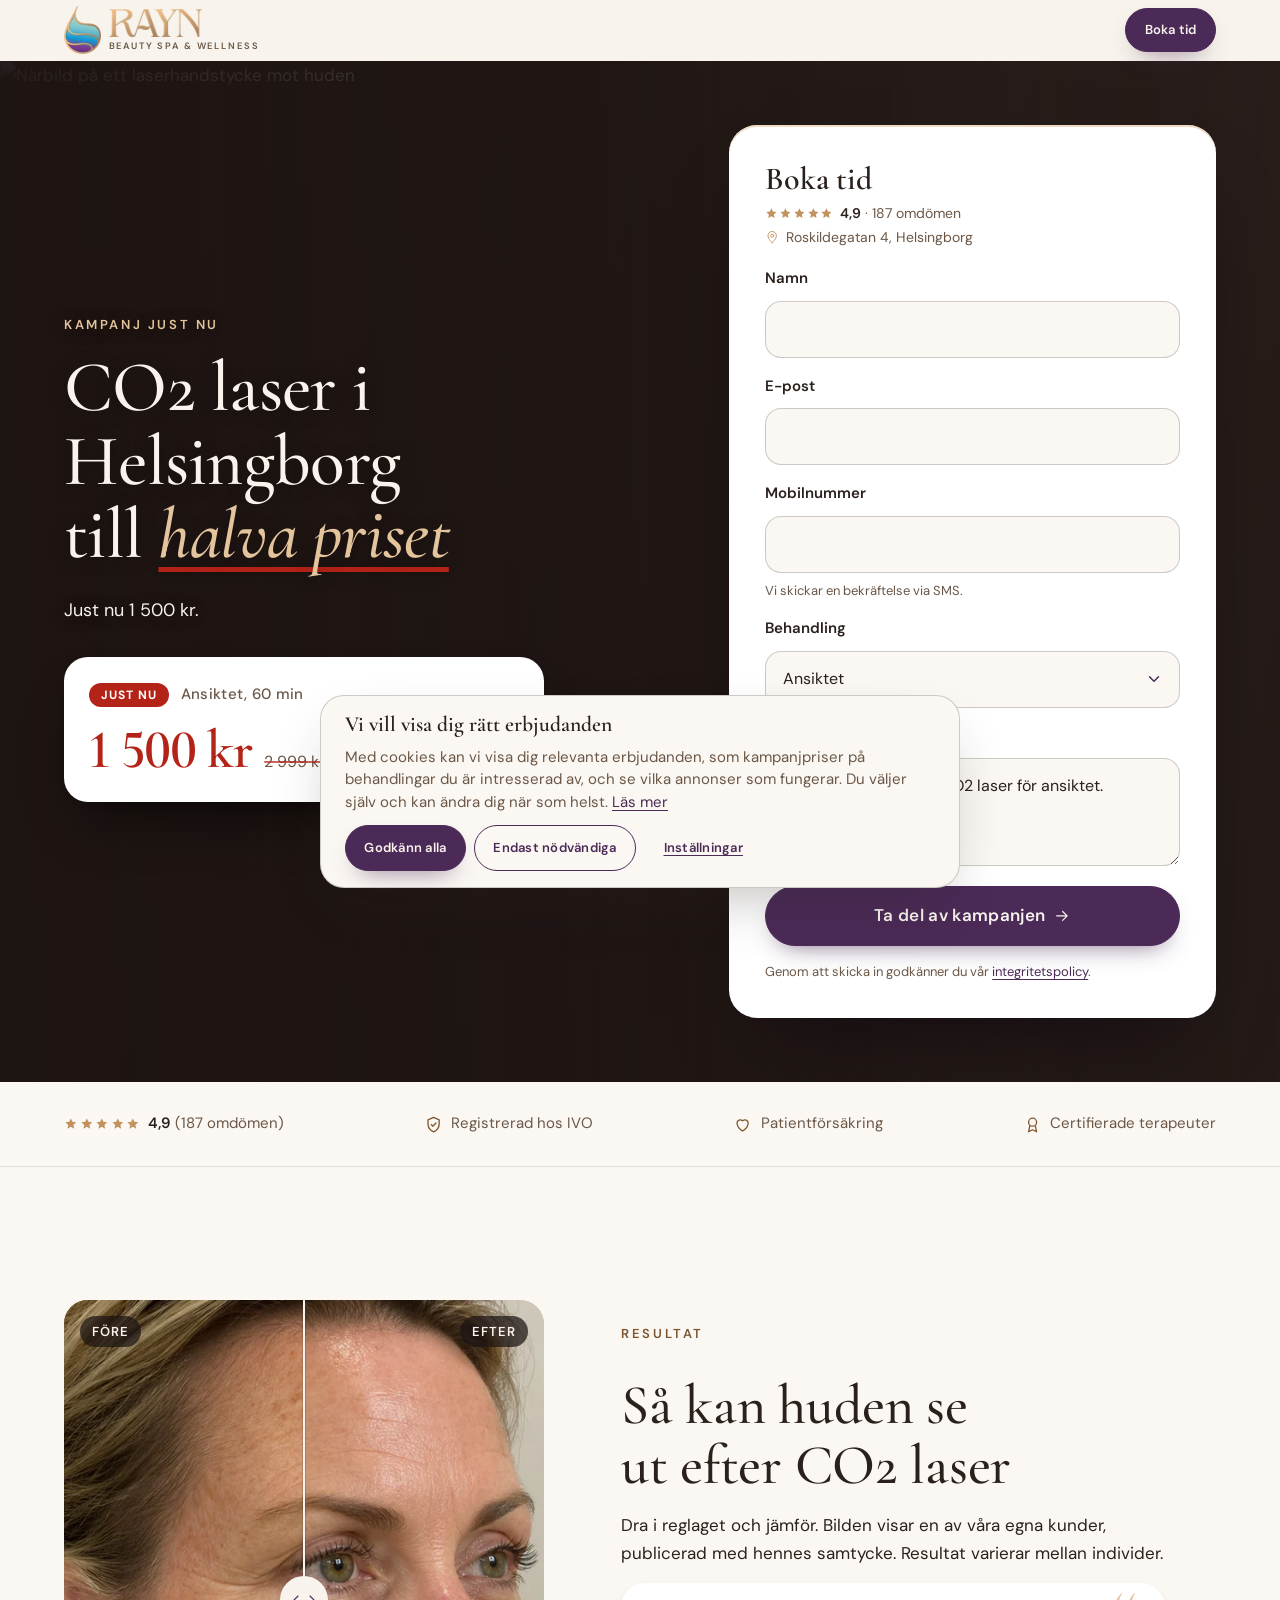
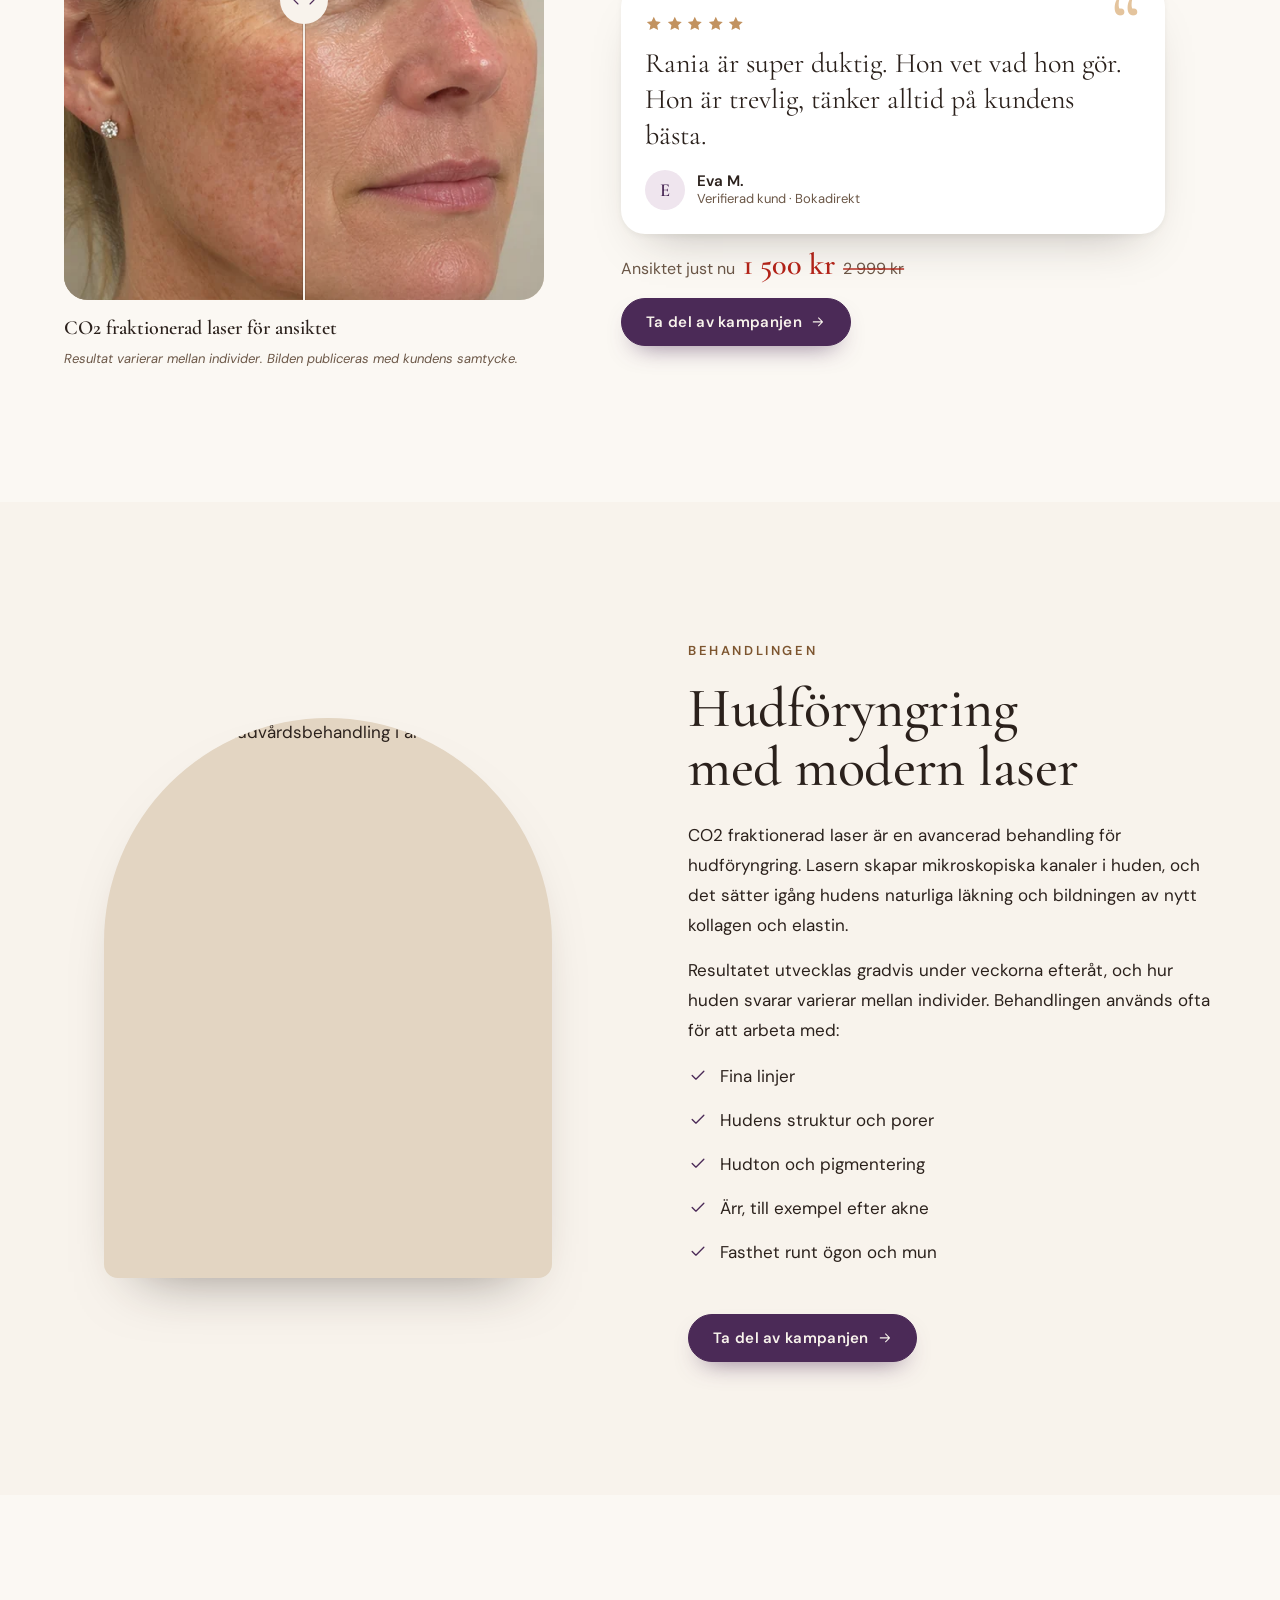
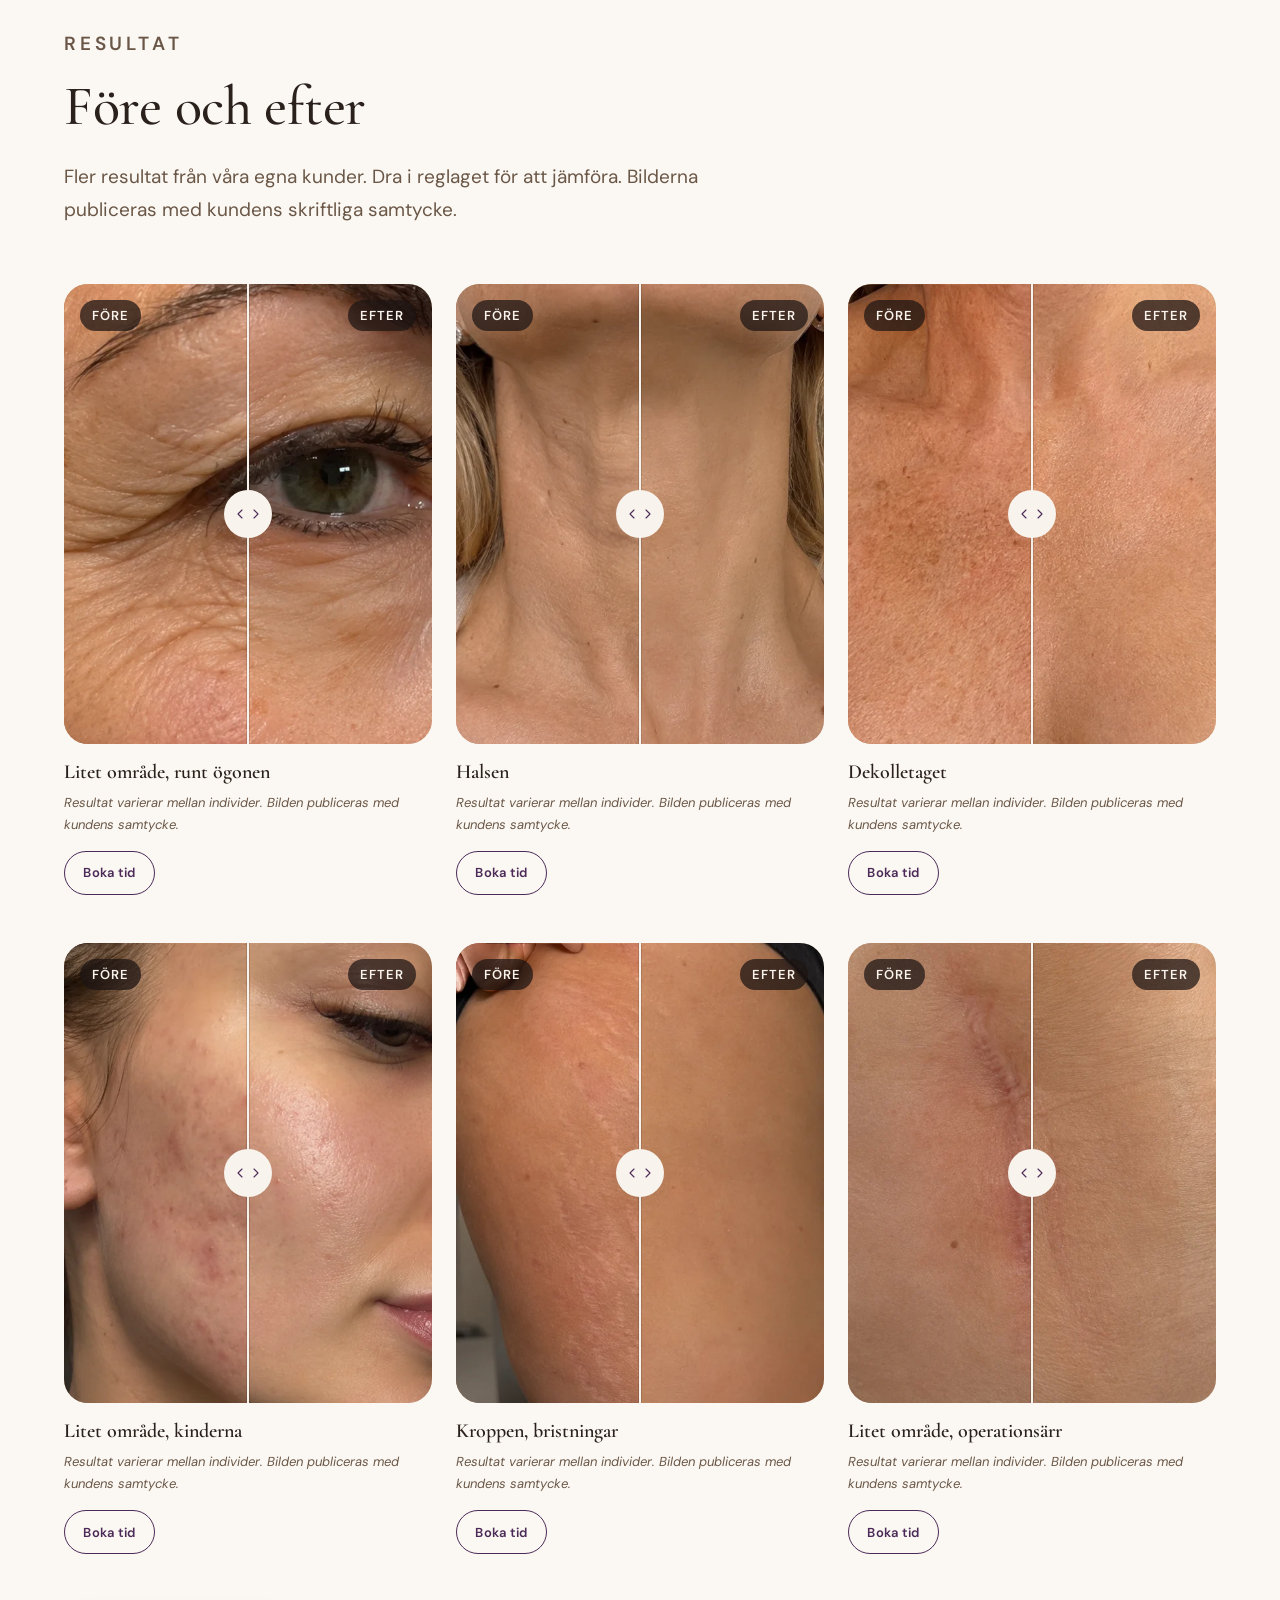
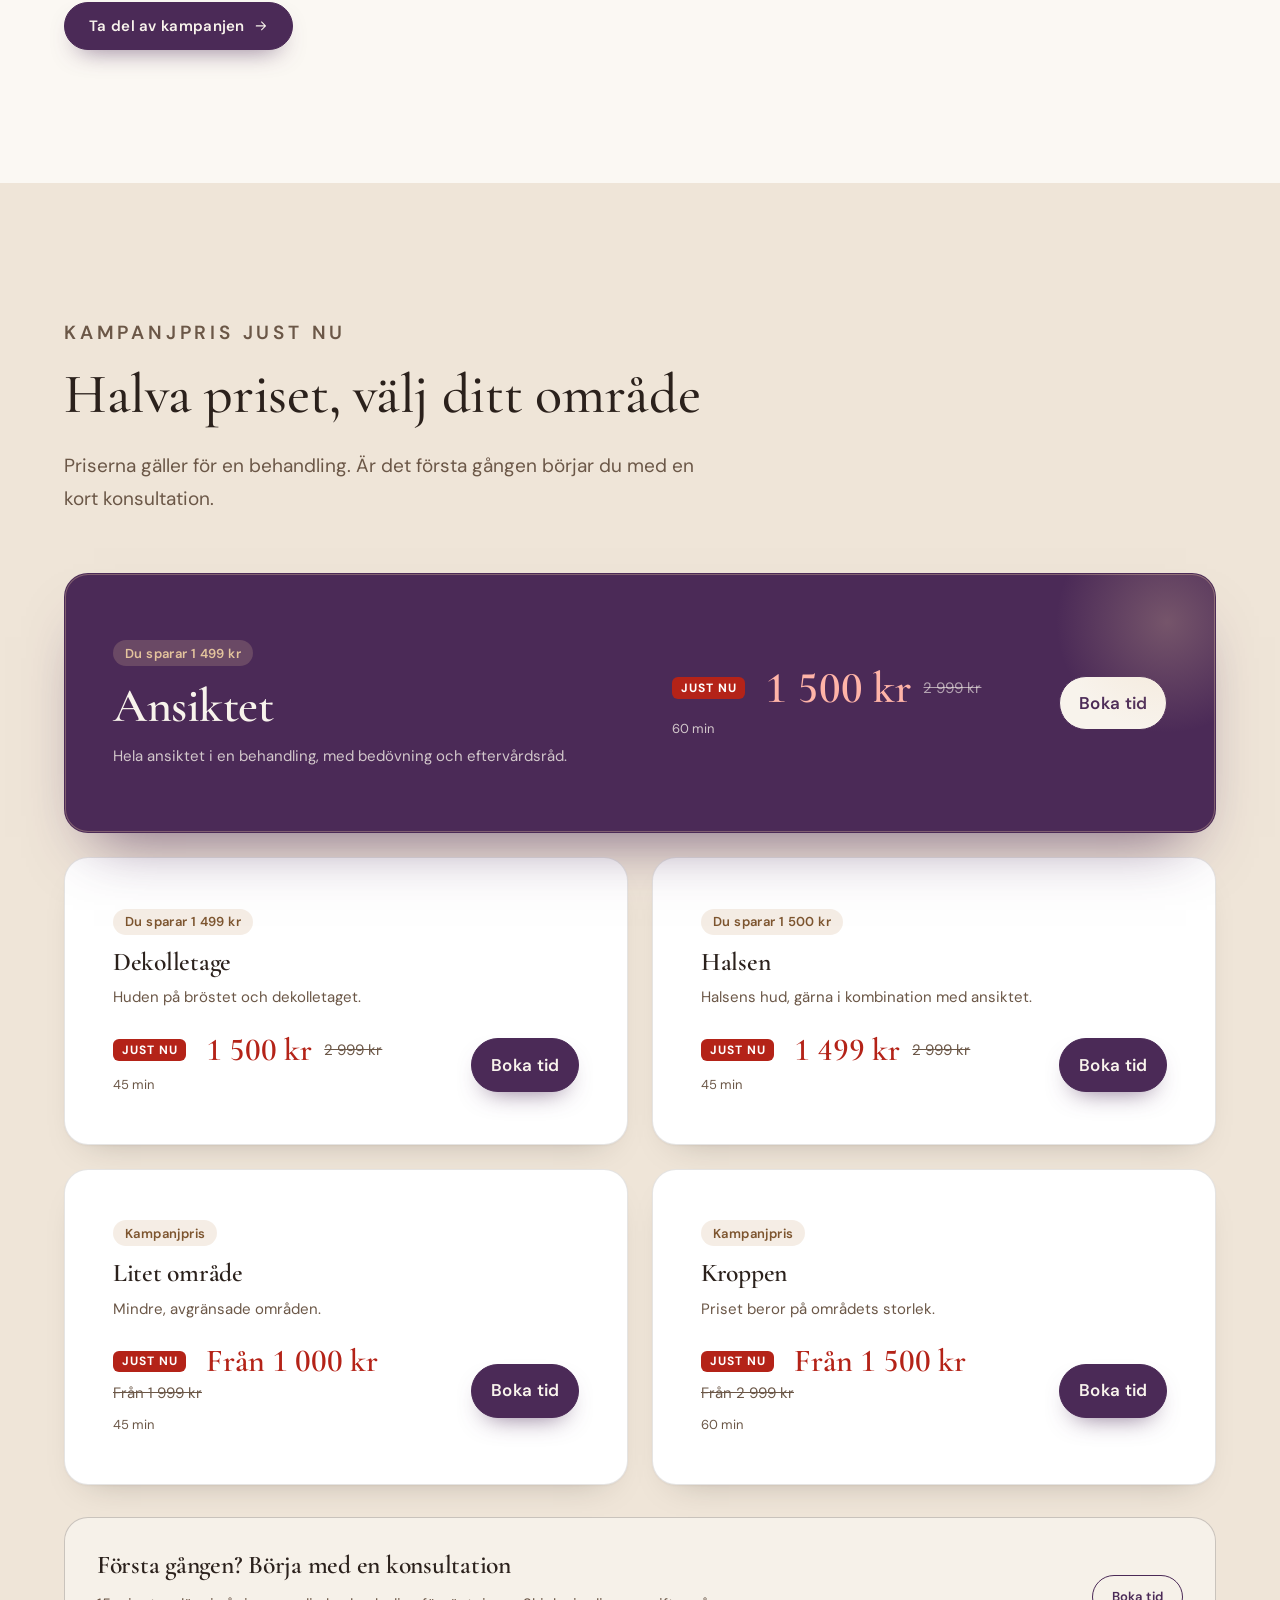
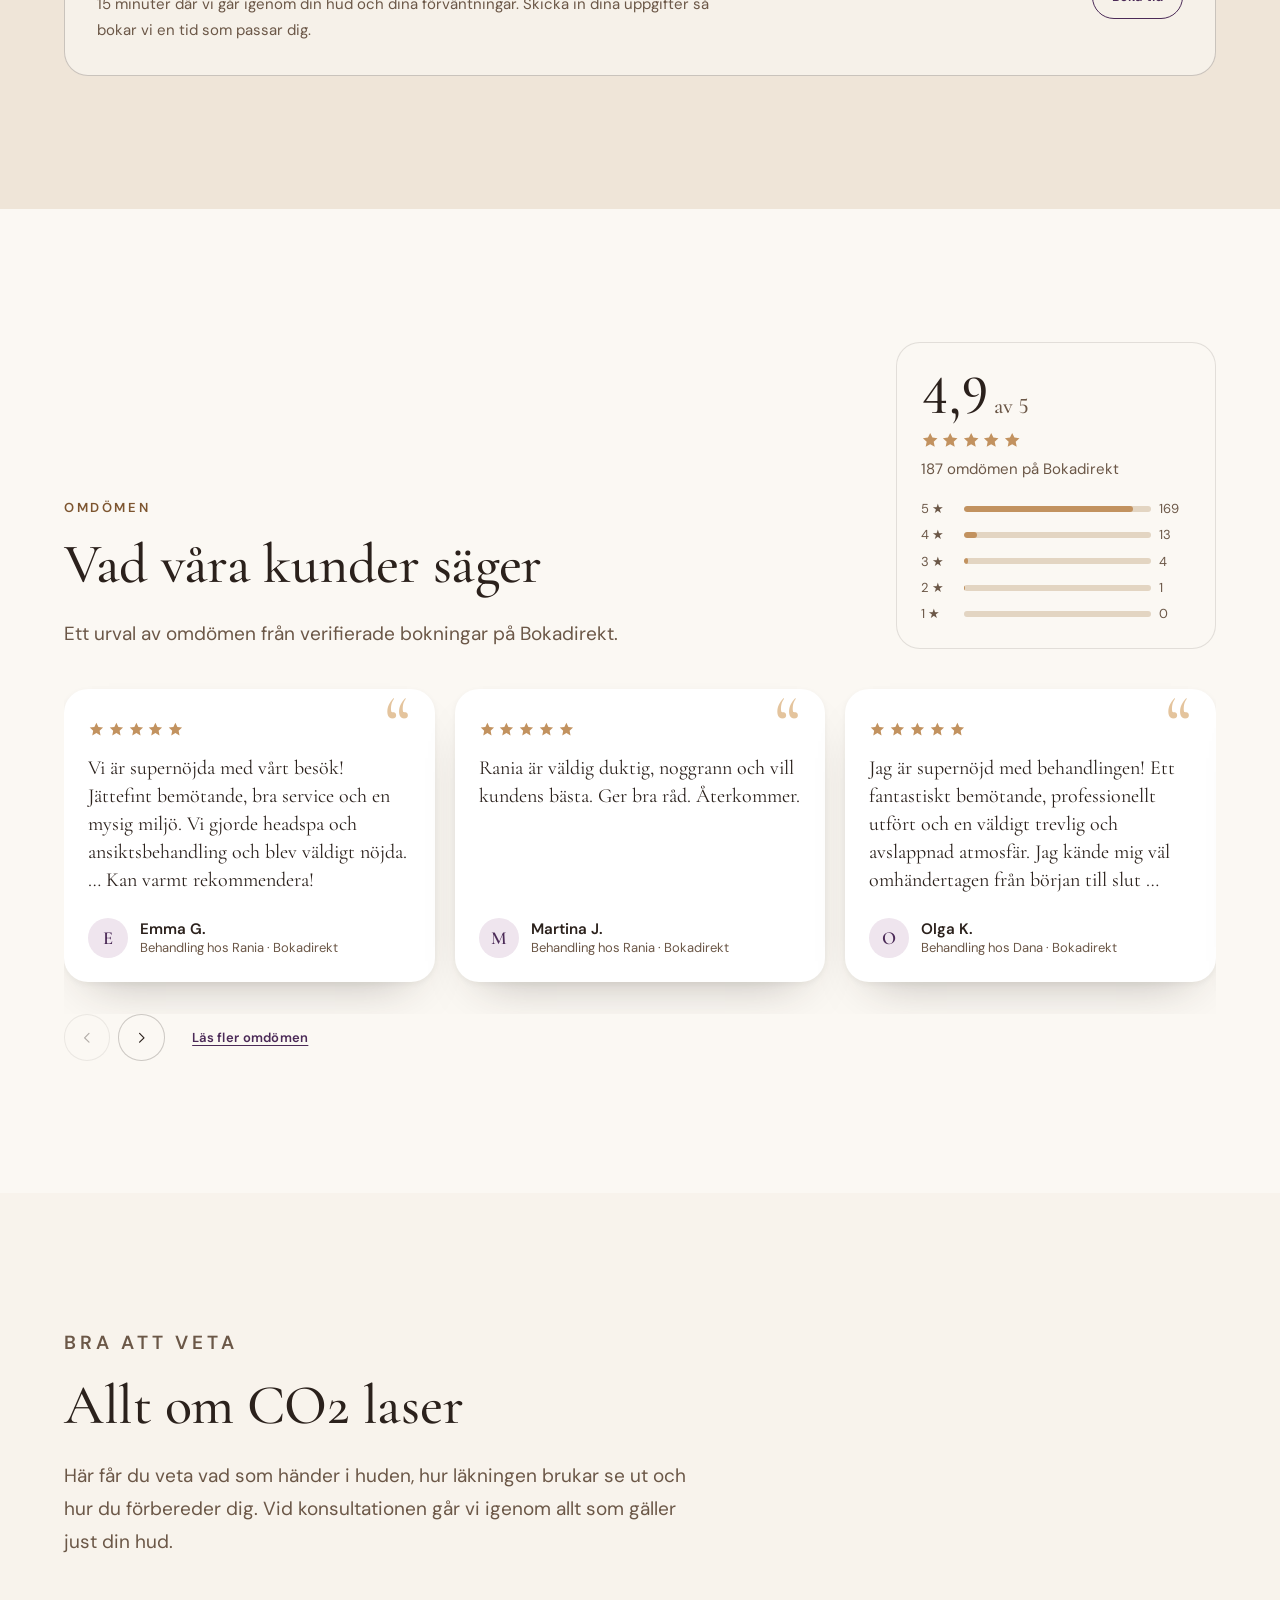
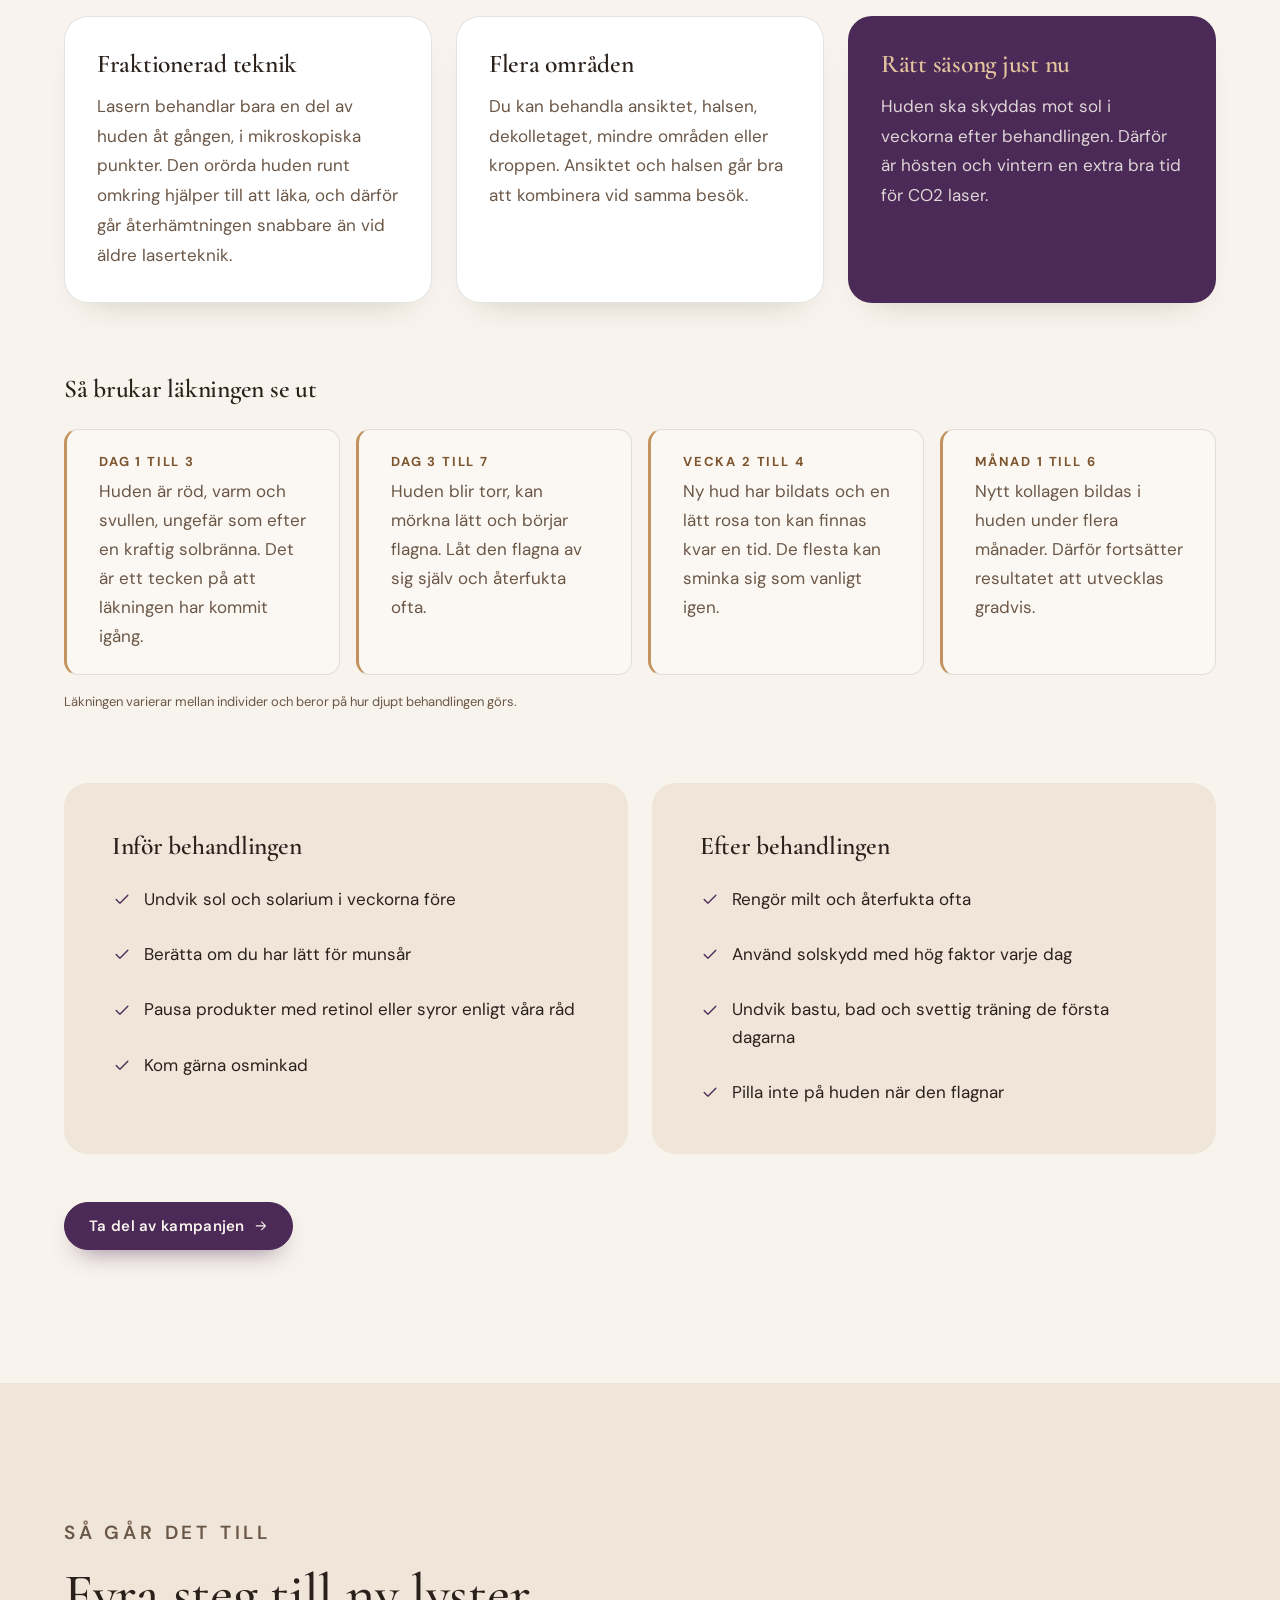
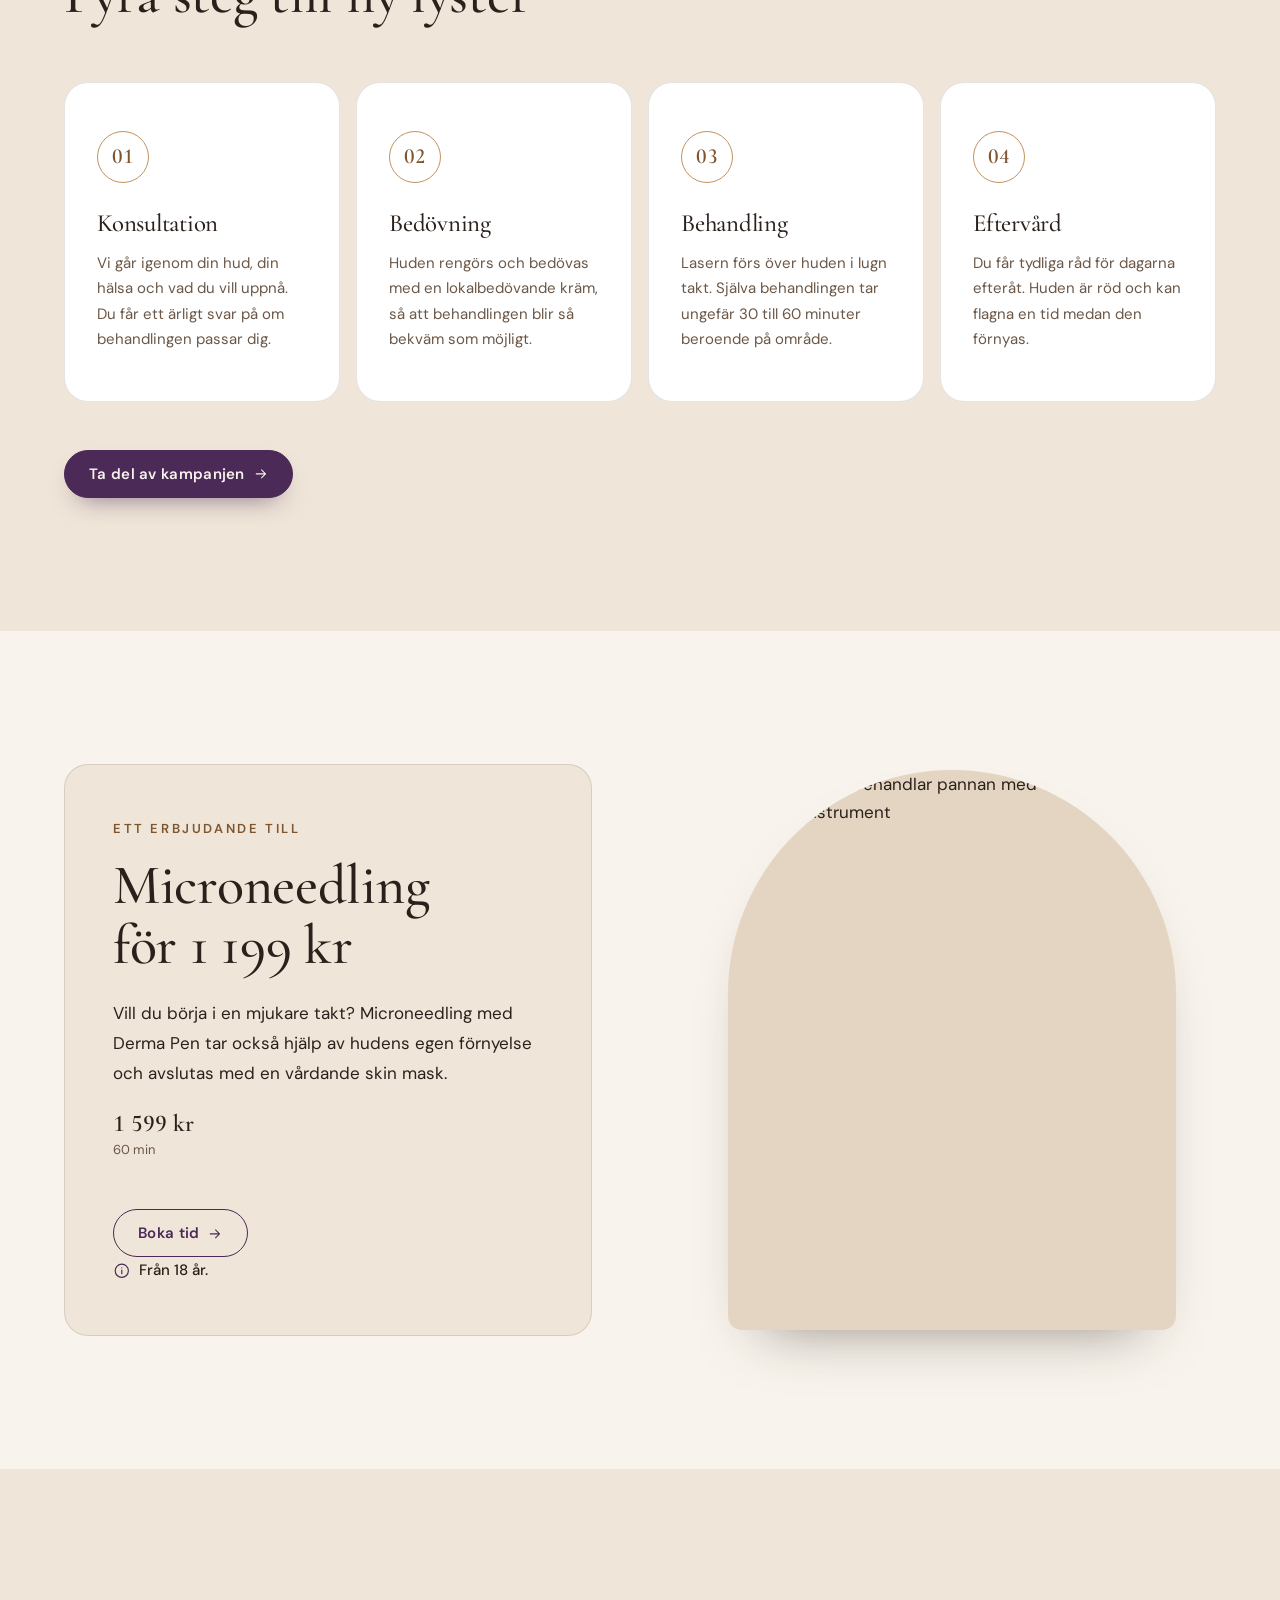
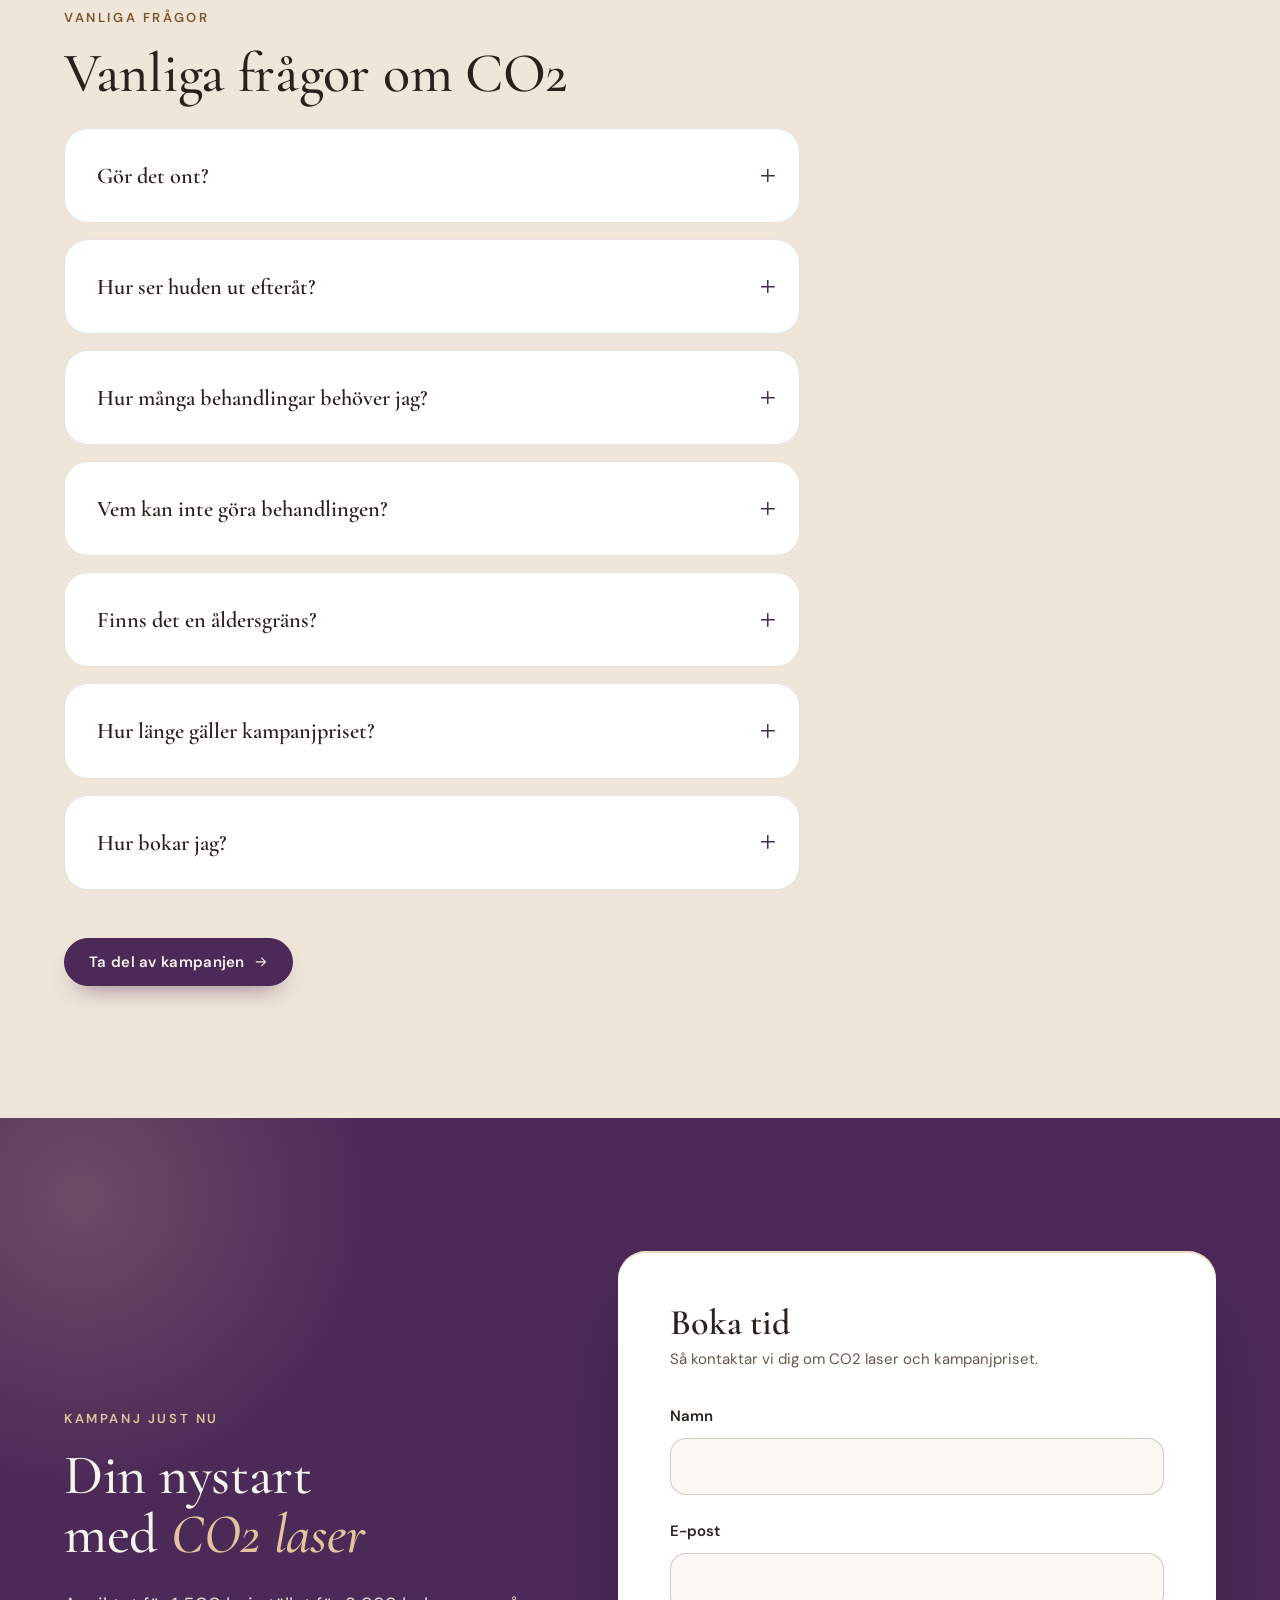
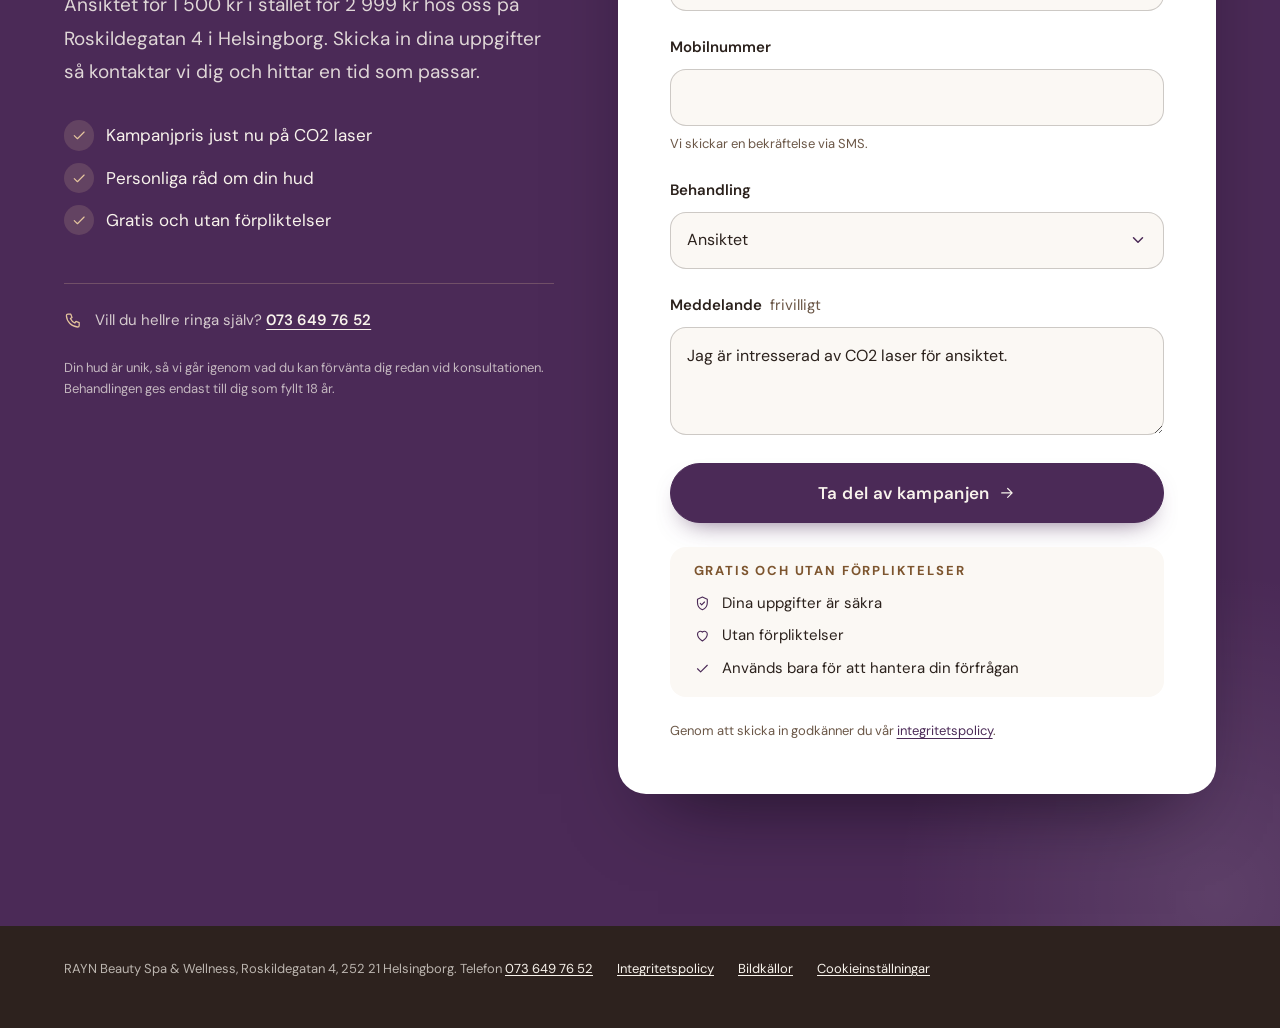
==== commit 2f277205: "CO2 page: conversion restructure, automatic SMS follow-ups via privacy policy" ====
--- a/co2/index.html
+++ b/co2/index.html
@@ -28,7 +28,7 @@
   <link rel="apple-touch-icon" href="images/apple-touch-icon.png">
 
   <!-- Kritiskt: CSS först, sedan bilder; typsnitt laddas utan att blockera rendering -->
-  <link rel="stylesheet" href="css/style.css">
+  <link rel="stylesheet" href="css/style.css?v=20261112c">
   <link rel="preconnect" href="https://images.unsplash.com">
   <link rel="preconnect" href="https://fonts.googleapis.com">
   <link rel="preconnect" href="https://fonts.gstatic.com" crossorigin>
@@ -134,13 +134,9 @@
       <div class="container hero-full__content">
        <div class="lp-hero-grid">
         <div class="lp-hero-text">
-        <div class="lp-pills">
-          <p class="lp-rating"><span class="stars" aria-hidden="true"><svg viewBox="0 0 24 24" fill="currentColor" aria-hidden="true" focusable="false"><path d="M12 2.5l2.9 6.1 6.6.8-4.9 4.6 1.3 6.6L12 17.3l-5.9 3.3 1.3-6.6-4.9-4.6 6.6-.8z"/></svg><svg viewBox="0 0 24 24" fill="currentColor" aria-hidden="true" focusable="false"><path d="M12 2.5l2.9 6.1 6.6.8-4.9 4.6 1.3 6.6L12 17.3l-5.9 3.3 1.3-6.6-4.9-4.6 6.6-.8z"/></svg><svg viewBox="0 0 24 24" fill="currentColor" aria-hidden="true" focusable="false"><path d="M12 2.5l2.9 6.1 6.6.8-4.9 4.6 1.3 6.6L12 17.3l-5.9 3.3 1.3-6.6-4.9-4.6 6.6-.8z"/></svg><svg viewBox="0 0 24 24" fill="currentColor" aria-hidden="true" focusable="false"><path d="M12 2.5l2.9 6.1 6.6.8-4.9 4.6 1.3 6.6L12 17.3l-5.9 3.3 1.3-6.6-4.9-4.6 6.6-.8z"/></svg><svg viewBox="0 0 24 24" fill="currentColor" aria-hidden="true" focusable="false"><path d="M12 2.5l2.9 6.1 6.6.8-4.9 4.6 1.3 6.6L12 17.3l-5.9 3.3 1.3-6.6-4.9-4.6 6.6-.8z"/></svg></span><span><strong>4,9</strong> av 5 från 187 omdömen</span></p>
-          <p class="lp-loc"><svg viewBox="0 0 24 24" fill="none" stroke="currentColor" stroke-width="1.6" stroke-linecap="round" stroke-linejoin="round" aria-hidden="true" focusable="false"><path d="M12 21s-7-6.2-7-11.5a7 7 0 0114 0C19 14.8 12 21 12 21z"/><circle cx="12" cy="9.5" r="2.5"/></svg><span>Roskildegatan 4, Helsingborg</span></p>
-        </div>
         <p class="eyebrow eyebrow--light">Kampanj just nu</p>
         <h1 id="hero-title">CO2 laser i Helsingborg till <em>halva priset</em></h1>
-        <p class="hero-full__lead">Ansiktet för 1&nbsp;500&nbsp;kr i stället för 2&nbsp;999&nbsp;kr. En avancerad behandling för hudföryngring, utförd av certifierade terapeuter hos oss mitt i Helsingborg.</p>
+        <p class="hero-full__lead">Just nu 1&nbsp;500&nbsp;kr.</p>
         <div class="lp-price-card">
           <div class="lp-price-card__top">
             <span class="lp-now">Just nu</span>
@@ -151,19 +147,20 @@
             <span class="lp-price-card__save">Spara 1&nbsp;499&nbsp;kr</span>
           </div>
         </div>
-        <p class="age-note"><svg viewBox="0 0 24 24" fill="none" stroke="currentColor" stroke-width="1.6" stroke-linecap="round" stroke-linejoin="round" aria-hidden="true" focusable="false"><circle cx="12" cy="12" r="9"/><path d="M12 11v5M12 8v.01"/></svg><span>Behandlingen ges endast till dig som fyllt 18 år.</span></p>
         </div>
         <div class="lp-hero-form" id="hero-form" data-sticky-trigger data-sticky-hide>
         <div class="lp-lead__card">
           <form class="lead-form" data-lead-form data-form-position="hero" data-content-name="CO2 fraktionerad laser" novalidate>
             <div class="lead-form__head">
-              <p class="lead-form__title">Skicka in dina uppgifter</p>
-              <p class="lead-form__sub">Så kontaktar vi dig om kampanjen på CO2 laser.</p>
+              <p class="lead-form__title">Boka tid</p>
+              <div class="lp-pills">
+                <p class="lp-rating"><span class="stars" aria-hidden="true"><svg viewBox="0 0 24 24" fill="currentColor" aria-hidden="true" focusable="false"><path d="M12 2.5l2.9 6.1 6.6.8-4.9 4.6 1.3 6.6L12 17.3l-5.9 3.3 1.3-6.6-4.9-4.6 6.6-.8z"/></svg><svg viewBox="0 0 24 24" fill="currentColor" aria-hidden="true" focusable="false"><path d="M12 2.5l2.9 6.1 6.6.8-4.9 4.6 1.3 6.6L12 17.3l-5.9 3.3 1.3-6.6-4.9-4.6 6.6-.8z"/></svg><svg viewBox="0 0 24 24" fill="currentColor" aria-hidden="true" focusable="false"><path d="M12 2.5l2.9 6.1 6.6.8-4.9 4.6 1.3 6.6L12 17.3l-5.9 3.3 1.3-6.6-4.9-4.6 6.6-.8z"/></svg><svg viewBox="0 0 24 24" fill="currentColor" aria-hidden="true" focusable="false"><path d="M12 2.5l2.9 6.1 6.6.8-4.9 4.6 1.3 6.6L12 17.3l-5.9 3.3 1.3-6.6-4.9-4.6 6.6-.8z"/></svg><svg viewBox="0 0 24 24" fill="currentColor" aria-hidden="true" focusable="false"><path d="M12 2.5l2.9 6.1 6.6.8-4.9 4.6 1.3 6.6L12 17.3l-5.9 3.3 1.3-6.6-4.9-4.6 6.6-.8z"/></svg></span><span><strong>4,9</strong> · 187 omdömen</span></p>
+                <p class="lp-loc"><svg viewBox="0 0 24 24" fill="none" stroke="currentColor" stroke-width="1.6" stroke-linecap="round" stroke-linejoin="round" aria-hidden="true" focusable="false"><path d="M12 21s-7-6.2-7-11.5a7 7 0 0114 0C19 14.8 12 21 12 21z"/><circle cx="12" cy="9.5" r="2.5"/></svg><span>Roskildegatan 4, Helsingborg</span></p>
+              </div>
             </div>
             <div class="lead-form__trap" aria-hidden="true">
               <label>Lämna tomt <input type="checkbox" name="botcheck" tabindex="-1"></label>
             </div>
-            <input type="hidden" name="Intresse" value="CO2 laser">
 
             <div class="lead-field">
               <label class="lead-field__label" for="hero-name">Namn</label>
@@ -179,15 +176,26 @@
               <p class="lead-field__hint" id="hero-phone-hint">Vi skickar en bekräftelse via SMS.</p>
             </div>
             <div class="lead-field">
+              <label class="lead-field__label" for="hero-treatment">Behandling</label>
+              <select class="lead-field__input" id="hero-treatment" name="Intresse">
+                <option value="CO2 laser">Vet inte än, hjälp mig välja</option>
+                <option value="CO2 laser, ansiktet" selected>Ansiktet</option>
+                <option value="CO2 laser, halsen">Halsen</option>
+                <option value="CO2 laser, dekolletage">Dekolletage</option>
+                <option value="CO2 laser, litet område">Litet område</option>
+                <option value="CO2 laser, kroppen">Kroppen</option>
+                <option value="CO2 laser, konsultation">Konsultation 15 min</option>
+              </select>
+            </div>
+            <div class="lead-field">
               <label class="lead-field__label" for="hero-msg">Meddelande <span class="lead-field__opt">frivilligt</span></label>
-              <textarea class="lead-field__input" id="hero-msg" name="Meddelande" rows="3"></textarea>
-            </div>
-
-            <label class="lead-form__privacy"><input type="checkbox" name="sms_follow_up"> Ja, RAYN får skicka upp till tre uppföljande SMS om CO₂-kampanjen. Jag kan när som helst svara STOP.</label>
-            <button class="btn btn--primary btn--lg lead-form__submit" type="submit">Skicka in uppgifter<svg viewBox="0 0 24 24" fill="none" stroke="currentColor" stroke-width="1.6" stroke-linecap="round" stroke-linejoin="round" aria-hidden="true" focusable="false"><path d="M5 12h14M13 6l6 6-6 6"/></svg></button>
+              <textarea class="lead-field__input" id="hero-msg" name="Meddelande" rows="3" data-prefilled="1">Jag är intresserad av CO2 laser för ansiktet.</textarea>
+            </div>
+
+            <button class="btn btn--primary btn--lg lead-form__submit" type="submit">Ta del av kampanjen<svg viewBox="0 0 24 24" fill="none" stroke="currentColor" stroke-width="1.6" stroke-linecap="round" stroke-linejoin="round" aria-hidden="true" focusable="false"><path d="M5 12h14M13 6l6 6-6 6"/></svg></button>
             <p class="lead-form__status" data-lead-status role="status" aria-live="polite"></p>
 
-            <p class="lead-form__privacy">RAYN använder dina uppgifter bara för att kontakta dig om din förfrågan. Läs mer i vår <a href="integritetspolicy.html#intresse">integritetspolicy</a>.</p>
+            <p class="lead-form__privacy">Genom att skicka in godkänner du vår <a href="integritetspolicy.html#intresse">integritetspolicy</a>.</p>
           </form>
 
           <div class="lead-success" data-lead-success hidden tabindex="-1">
@@ -212,95 +220,10 @@
       </div>
     </div>
 
-    <!-- BEHANDLINGEN -->
-    <section class="section" aria-labelledby="what-title">
-      <div class="container split">
-        <div class="split__media reveal">
-          <div class="arch"><img src="https://images.unsplash.com/photo-1552693673-1bf958298935?w=800&h=1000&fit=crop&q=75&fm=webp" srcset="https://images.unsplash.com/photo-1552693673-1bf958298935?w=480&h=600&fit=crop&q=75&fm=webp 480w, https://images.unsplash.com/photo-1552693673-1bf958298935?w=800&h=1000&fit=crop&q=75&fm=webp 800w, https://images.unsplash.com/photo-1552693673-1bf958298935?w=1100&h=1375&fit=crop&q=75&fm=webp 1100w" sizes="(min-width: 900px) 45vw, 90vw" alt="Kvinna får en hudvårdsbehandling i ansiktet" width="1100" height="1375" loading="lazy" decoding="async" data-img="hifu" data-ratio="4:5" data-widths="480,800,1100" data-base="https://images.unsplash.com/photo-1552693673-1bf958298935"></div>
-        </div>
-        <div class="reveal reveal-delay-1">
-          <p class="eyebrow">Behandlingen</p>
-          <h2 id="what-title">Hudföryngring med modern laser</h2>
-          <p>CO2 fraktionerad laser är en avancerad behandling för hudföryngring. Lasern skapar mikroskopiska kanaler i huden, och det sätter igång hudens naturliga läkning och bildningen av nytt kollagen och elastin.</p>
-          <p>Resultatet utvecklas gradvis under veckorna efteråt, och hur huden svarar varierar mellan individer. Behandlingen används ofta för att arbeta med:</p>
-          <ul class="check-list"><li><svg viewBox="0 0 24 24" fill="none" stroke="currentColor" stroke-width="1.6" stroke-linecap="round" stroke-linejoin="round" aria-hidden="true" focusable="false"><path d="M5 12.5l4.5 4.5L19 7.5"/></svg><span>Fina linjer</span></li><li><svg viewBox="0 0 24 24" fill="none" stroke="currentColor" stroke-width="1.6" stroke-linecap="round" stroke-linejoin="round" aria-hidden="true" focusable="false"><path d="M5 12.5l4.5 4.5L19 7.5"/></svg><span>Hudens struktur och porer</span></li><li><svg viewBox="0 0 24 24" fill="none" stroke="currentColor" stroke-width="1.6" stroke-linecap="round" stroke-linejoin="round" aria-hidden="true" focusable="false"><path d="M5 12.5l4.5 4.5L19 7.5"/></svg><span>Hudton och pigmentering</span></li><li><svg viewBox="0 0 24 24" fill="none" stroke="currentColor" stroke-width="1.6" stroke-linecap="round" stroke-linejoin="round" aria-hidden="true" focusable="false"><path d="M5 12.5l4.5 4.5L19 7.5"/></svg><span>Ärr, till exempel efter akne</span></li><li><svg viewBox="0 0 24 24" fill="none" stroke="currentColor" stroke-width="1.6" stroke-linecap="round" stroke-linejoin="round" aria-hidden="true" focusable="false"><path d="M5 12.5l4.5 4.5L19 7.5"/></svg><span>Fasthet runt ögon och mun</span></li></ul>
-          <div class="campaign-section-cta"><a class="btn btn--primary" href="#intresse" data-form-cta data-position="after-what">Skicka in uppgifter<svg viewBox="0 0 24 24" fill="none" stroke="currentColor" stroke-width="1.6" stroke-linecap="round" stroke-linejoin="round" aria-hidden="true" focusable="false"><path d="M5 12h14M13 6l6 6-6 6"/></svg></a></div>
-        </div>
-      </div>
-    </section>
-
-    <!-- PRISER -->
-    <section class="section section--sand" id="priser" aria-labelledby="price-title">
-      <div class="container">
-        <div class="section-head reveal">
-          <p class="eyebrow">Kampanjpriser</p>
-          <h2 id="price-title">Välj ditt område</h2>
-          <p>Priserna gäller för en behandling. Är det första gången börjar du med en kort konsultation.</p>
-        </div>
-        <ul class="menu-list lp-cards">
-            <li class="menu-item menu-item--featured">
-              <div class="menu-item__info">
-                <span class="lp-save">Du sparar 1&nbsp;499&nbsp;kr</span><h3 class="menu-item__name">Ansiktet</h3>
-                <p class="menu-item__desc">Hela ansiktet i en behandling, med bedövning och eftervårdsråd.</p>
-              </div>
-              <div class="menu-item__price"><p class="price"><span class="lp-now">Just nu</span><strong class="price__now">1&nbsp;500&nbsp;kr</strong> <s class="price__was"><span class="visually-hidden">Ordinarie pris: </span>2&nbsp;999&nbsp;kr</s> <span class="price__meta">60 min</span></p></div>
-              <div class="menu-item__action"><a class="btn btn--primary btn--sm" href="#intresse" data-form-cta data-position="price-list" data-interest="CO2 laser, ansiktet">Boka tid</a></div>
-            </li>
-            <li class="menu-item">
-              <div class="menu-item__info">
-                <span class="lp-save">Du sparar 1&nbsp;499&nbsp;kr</span><h3 class="menu-item__name">Dekolletage</h3>
-                <p class="menu-item__desc">Huden på bröstet och dekolletaget.</p>
-              </div>
-              <div class="menu-item__price"><p class="price"><span class="lp-now">Just nu</span><strong class="price__now">1&nbsp;500&nbsp;kr</strong> <s class="price__was"><span class="visually-hidden">Ordinarie pris: </span>2&nbsp;999&nbsp;kr</s> <span class="price__meta">45 min</span></p></div>
-              <div class="menu-item__action"><a class="btn btn--primary btn--sm" href="#intresse" data-form-cta data-position="price-list" data-interest="CO2 laser, dekolletage">Boka tid</a></div>
-            </li>
-            <li class="menu-item">
-              <div class="menu-item__info">
-                <span class="lp-save">Du sparar 1&nbsp;500&nbsp;kr</span><h3 class="menu-item__name">Halsen</h3>
-                <p class="menu-item__desc">Halsens hud, gärna i kombination med ansiktet.</p>
-              </div>
-              <div class="menu-item__price"><p class="price"><span class="lp-now">Just nu</span><strong class="price__now">1&nbsp;499&nbsp;kr</strong> <s class="price__was"><span class="visually-hidden">Ordinarie pris: </span>2&nbsp;999&nbsp;kr</s> <span class="price__meta">45 min</span></p></div>
-              <div class="menu-item__action"><a class="btn btn--primary btn--sm" href="#intresse" data-form-cta data-position="price-list" data-interest="CO2 laser, halsen">Boka tid</a></div>
-            </li>
-            <li class="menu-item">
-              <div class="menu-item__info">
-                <span class="lp-save">Kampanjpris</span><h3 class="menu-item__name">Litet område</h3>
-                <p class="menu-item__desc">Mindre, avgränsade områden.</p>
-              </div>
-              <div class="menu-item__price"><p class="price"><span class="lp-now">Just nu</span><strong class="price__now">Från&nbsp;1&nbsp;000&nbsp;kr</strong> <s class="price__was"><span class="visually-hidden">Ordinarie pris: </span>Från&nbsp;1&nbsp;999&nbsp;kr</s> <span class="price__meta">45 min</span></p></div>
-              <div class="menu-item__action"><a class="btn btn--primary btn--sm" href="#intresse" data-form-cta data-position="price-list" data-interest="CO2 laser, litet område">Boka tid</a></div>
-            </li>
-            <li class="menu-item">
-              <div class="menu-item__info">
-                <span class="lp-save">Kampanjpris</span><h3 class="menu-item__name">Kroppen</h3>
-                <p class="menu-item__desc">Priset beror på områdets storlek.</p>
-              </div>
-              <div class="menu-item__price"><p class="price"><span class="lp-now">Just nu</span><strong class="price__now">Från&nbsp;1&nbsp;500&nbsp;kr</strong> <s class="price__was"><span class="visually-hidden">Ordinarie pris: </span>Från&nbsp;2&nbsp;999&nbsp;kr</s> <span class="price__meta">60 min</span></p></div>
-              <div class="menu-item__action"><a class="btn btn--primary btn--sm" href="#intresse" data-form-cta data-position="price-list" data-interest="CO2 laser, kroppen">Boka tid</a></div>
-            </li>
-        </ul>
-        <div class="lp-consult reveal">
-          <div>
-            <h3 class="lp-consult__title">Första gången? Börja med en konsultation</h3>
-            <p>15 minuter där vi går igenom din hud och dina förväntningar. Skicka in dina uppgifter så bokar vi en tid som passar dig.</p>
-          </div>
-          <div class="lp-consult__actions">
-            <a class="btn btn--outline btn--sm" href="#intresse" data-form-cta data-position="price-list" data-interest="CO2 laser, konsultation">Boka tid</a>
-          </div>
-        </div>
-      </div>
-    </section>
-
-    <!-- RESULTAT – visas om SHOW_BEFORE_AFTER_ON_CAMPAIGNS["co2-laser"] är true i js/config.js -->
-    <section class="section section--soft" aria-labelledby="results-title" data-campaign-results hidden>
-      <div class="container">
-        <div class="section-head reveal">
-          <p class="eyebrow">Resultat</p>
-          <h2 id="results-title">Före och efter</h2>
-          <p>Dra i reglaget för att jämföra. Bilderna visar våra egna kunder och publiceras med deras skriftliga samtycke.</p>
-        </div>
-        <div class="results">
-        <div class="result reveal">
+    <!-- RESULTAT I FOKUS – ett före/efter direkt efter formuläret. Visas om SHOW_BEFORE_AFTER_ON_CAMPAIGNS["co2-laser"] är true -->
+    <section class="section section--soft lp-spotlight" aria-labelledby="spot-title" data-campaign-results hidden>
+      <div class="container lp-spotlight__grid">
+        <div class="lp-spotlight__media reveal">
           <figure class="ba" data-ba data-ba-name="CO2 fraktionerad laser ansiktet">
             <div class="ba__frame">
               <img src="images/resultat/co2-efter.webp" alt="Samma kunds ansikte efter CO2 fraktionerad laser" width="800" height="1000" loading="lazy" decoding="async" class="ba__img ba__img--after" data-img="resultat-co2-efter" data-ratio="4:5" data-widths="480,800" data-base="images/resultat/co2-efter.webp">
@@ -315,18 +238,48 @@
               <span class="ba__note">Resultat varierar mellan individer. Bilden publiceras med kundens samtycke.</span>
             </figcaption>
           </figure>
-          <div class="result__info">
-            <p class="eyebrow">Laserbehandling</p>
-            <h3>CO2 fraktionerad laser för ansiktet</h3>
-            <dl class="result__facts">
-              <div><dt>Vad innebär behandlingen?</dt><dd>Lasern behandlar huden punktvis med mikroskopiska kanaler. Det sätter igång hudens egen läkning, och huden förnyas gradvis under veckorna efter behandlingen.</dd></div>
-              <div><dt>Möjliga biverkningar</dt><dd>Huden blir röd och svullen och kan flagna i några dagar. Mer sällan kan pigmentförändringar, infektion eller ärrbildning uppstå, och därför går vi alltid igenom eftervården noga.</dd></div>
-              <div><dt>Konsultation</dt><dd>Inför första behandlingen bokar du en konsultation och fyller i en hälsodeklaration. Huden bedövas med en lokalbedövande kräm, och behandlingen ges endast till dig som fyllt 18 år.</dd></div>
-            </dl>
-            <a class="btn btn--outline btn--sm" href="#intresse" data-form-cta data-position="results" data-interest="CO2 laser, ansiktet">Boka tid</a>
-          </div>
-        </div>
-        <h3 class="lp-sub lp-ba-more__title">Fler resultat</h3>
+        </div>
+        <div class="lp-spotlight__text reveal reveal-delay-1">
+          <p class="eyebrow">Resultat</p>
+          <h2 id="spot-title">Så kan huden se ut efter CO2 laser</h2>
+          <p>Dra i reglaget och jämför. Bilden visar en av våra egna kunder, publicerad med hennes samtycke. Resultat varierar mellan individer.</p>
+          <figure class="lp-quote">
+            <span class="stars" aria-hidden="true"><svg viewBox="0 0 24 24" fill="currentColor" aria-hidden="true" focusable="false"><path d="M12 2.5l2.9 6.1 6.6.8-4.9 4.6 1.3 6.6L12 17.3l-5.9 3.3 1.3-6.6-4.9-4.6 6.6-.8z"/></svg><svg viewBox="0 0 24 24" fill="currentColor" aria-hidden="true" focusable="false"><path d="M12 2.5l2.9 6.1 6.6.8-4.9 4.6 1.3 6.6L12 17.3l-5.9 3.3 1.3-6.6-4.9-4.6 6.6-.8z"/></svg><svg viewBox="0 0 24 24" fill="currentColor" aria-hidden="true" focusable="false"><path d="M12 2.5l2.9 6.1 6.6.8-4.9 4.6 1.3 6.6L12 17.3l-5.9 3.3 1.3-6.6-4.9-4.6 6.6-.8z"/></svg><svg viewBox="0 0 24 24" fill="currentColor" aria-hidden="true" focusable="false"><path d="M12 2.5l2.9 6.1 6.6.8-4.9 4.6 1.3 6.6L12 17.3l-5.9 3.3 1.3-6.6-4.9-4.6 6.6-.8z"/></svg><svg viewBox="0 0 24 24" fill="currentColor" aria-hidden="true" focusable="false"><path d="M12 2.5l2.9 6.1 6.6.8-4.9 4.6 1.3 6.6L12 17.3l-5.9 3.3 1.3-6.6-4.9-4.6 6.6-.8z"/></svg></span>
+            <blockquote><p>Rania är super duktig. Hon vet vad hon gör. Hon är trevlig, tänker alltid på kundens bästa.</p></blockquote>
+            <figcaption><span class="lp-quote__avatar" aria-hidden="true">E</span><span class="lp-quote__who"><strong>Eva M.</strong><span>Verifierad kund · Bokadirekt</span></span></figcaption>
+          </figure>
+          <p class="lp-spotlight__price">Ansiktet just nu <strong>1&nbsp;500&nbsp;kr</strong> <s><span class="visually-hidden">Ordinarie pris: </span>2&nbsp;999&nbsp;kr</s></p>
+          <a class="btn btn--primary" href="#intresse" data-form-cta data-position="spotlight" data-interest="CO2 laser, ansiktet">Ta del av kampanjen<svg viewBox="0 0 24 24" fill="none" stroke="currentColor" stroke-width="1.6" stroke-linecap="round" stroke-linejoin="round" aria-hidden="true" focusable="false"><path d="M5 12h14M13 6l6 6-6 6"/></svg></a>
+        </div>
+      </div>
+    </section>
+
+    <!-- BEHANDLINGEN -->
+    <section class="section" aria-labelledby="what-title">
+      <div class="container split">
+        <div class="split__media reveal">
+          <div class="arch"><img src="https://images.unsplash.com/photo-1552693673-1bf958298935?w=800&h=1000&fit=crop&q=75&fm=webp" srcset="https://images.unsplash.com/photo-1552693673-1bf958298935?w=480&h=600&fit=crop&q=75&fm=webp 480w, https://images.unsplash.com/photo-1552693673-1bf958298935?w=800&h=1000&fit=crop&q=75&fm=webp 800w, https://images.unsplash.com/photo-1552693673-1bf958298935?w=1100&h=1375&fit=crop&q=75&fm=webp 1100w" sizes="(min-width: 900px) 45vw, 90vw" alt="Kvinna får en hudvårdsbehandling i ansiktet" width="1100" height="1375" loading="lazy" decoding="async" data-img="hifu" data-ratio="4:5" data-widths="480,800,1100" data-base="https://images.unsplash.com/photo-1552693673-1bf958298935"></div>
+        </div>
+        <div class="reveal reveal-delay-1">
+          <p class="eyebrow">Behandlingen</p>
+          <h2 id="what-title">Hudföryngring med modern laser</h2>
+          <p>CO2 fraktionerad laser är en avancerad behandling för hudföryngring. Lasern skapar mikroskopiska kanaler i huden, och det sätter igång hudens naturliga läkning och bildningen av nytt kollagen och elastin.</p>
+          <p>Resultatet utvecklas gradvis under veckorna efteråt, och hur huden svarar varierar mellan individer. Behandlingen används ofta för att arbeta med:</p>
+          <ul class="check-list"><li><svg viewBox="0 0 24 24" fill="none" stroke="currentColor" stroke-width="1.6" stroke-linecap="round" stroke-linejoin="round" aria-hidden="true" focusable="false"><path d="M5 12.5l4.5 4.5L19 7.5"/></svg><span>Fina linjer</span></li><li><svg viewBox="0 0 24 24" fill="none" stroke="currentColor" stroke-width="1.6" stroke-linecap="round" stroke-linejoin="round" aria-hidden="true" focusable="false"><path d="M5 12.5l4.5 4.5L19 7.5"/></svg><span>Hudens struktur och porer</span></li><li><svg viewBox="0 0 24 24" fill="none" stroke="currentColor" stroke-width="1.6" stroke-linecap="round" stroke-linejoin="round" aria-hidden="true" focusable="false"><path d="M5 12.5l4.5 4.5L19 7.5"/></svg><span>Hudton och pigmentering</span></li><li><svg viewBox="0 0 24 24" fill="none" stroke="currentColor" stroke-width="1.6" stroke-linecap="round" stroke-linejoin="round" aria-hidden="true" focusable="false"><path d="M5 12.5l4.5 4.5L19 7.5"/></svg><span>Ärr, till exempel efter akne</span></li><li><svg viewBox="0 0 24 24" fill="none" stroke="currentColor" stroke-width="1.6" stroke-linecap="round" stroke-linejoin="round" aria-hidden="true" focusable="false"><path d="M5 12.5l4.5 4.5L19 7.5"/></svg><span>Fasthet runt ögon och mun</span></li></ul>
+          <div class="campaign-section-cta"><a class="btn btn--primary" href="#intresse" data-form-cta data-position="after-what">Ta del av kampanjen<svg viewBox="0 0 24 24" fill="none" stroke="currentColor" stroke-width="1.6" stroke-linecap="round" stroke-linejoin="round" aria-hidden="true" focusable="false"><path d="M5 12h14M13 6l6 6-6 6"/></svg></a></div>
+        </div>
+      </div>
+    </section>
+
+    <!-- FÖRE OCH EFTER, GALLERI – visas om SHOW_BEFORE_AFTER_ON_CAMPAIGNS["co2-laser"] är true i js/config.js -->
+    <section class="section section--soft" aria-labelledby="results-title" data-campaign-results hidden>
+      <div class="container">
+        <div class="section-head reveal">
+          <p class="eyebrow">Resultat</p>
+          <h2 id="results-title">Före och efter</h2>
+          <p>Fler resultat från våra egna kunder. Dra i reglaget för att jämföra. Bilderna publiceras med kundens skriftliga samtycke.</p>
+        </div>
+        <div class="results">
         <ul class="lp-ba-grid">
           <li class="lp-ba-item">
             <figure class="ba" data-ba data-ba-name="CO2 fraktionerad laser litet område ögon">
@@ -432,96 +385,74 @@
           </li>
         </ul>
         </div>
-      </div>
-    </section>
-
-    <!-- BRA ATT VETA OM CO2 -->
-    <section class="section" id="om-co2" aria-labelledby="info-title">
+        <div class="campaign-section-cta"><a class="btn btn--primary" href="#intresse" data-form-cta data-position="after-results">Ta del av kampanjen<svg viewBox="0 0 24 24" fill="none" stroke="currentColor" stroke-width="1.6" stroke-linecap="round" stroke-linejoin="round" aria-hidden="true" focusable="false"><path d="M5 12h14M13 6l6 6-6 6"/></svg></a></div>
+      </div>
+    </section>
+
+    <!-- PRISER -->
+    <section class="section section--sand" id="priser" aria-labelledby="price-title">
       <div class="container">
         <div class="section-head reveal">
-          <p class="eyebrow">Bra att veta</p>
-          <h2 id="info-title">Allt om CO2 laser</h2>
-          <p>Här får du veta vad som händer i huden, hur läkningen brukar se ut och hur du förbereder dig. Vid konsultationen går vi igenom allt som gäller just din hud.</p>
-        </div>
-
-        <ul class="lp-facts reveal">
-          <li class="lp-fact">
-            <h3>Fraktionerad teknik</h3>
-            <p>Lasern behandlar bara en del av huden åt gången, i mikroskopiska punkter. Den orörda huden runt omkring hjälper till att läka, och därför går återhämtningen snabbare än vid äldre laserteknik.</p>
-          </li>
-          <li class="lp-fact">
-            <h3>Flera områden</h3>
-            <p>Du kan behandla ansiktet, halsen, dekolletaget, mindre områden eller kroppen. Ansiktet och halsen går bra att kombinera vid samma besök.</p>
-          </li>
-          <li class="lp-fact lp-fact--accent">
-            <h3>Rätt säsong just nu</h3>
-            <p>Huden ska skyddas mot sol i veckorna efter behandlingen. Därför är hösten och vintern en extra bra tid för CO2 laser.</p>
-          </li>
+          <p class="eyebrow">Kampanjpris just nu</p>
+          <h2 id="price-title">Halva priset, välj ditt område</h2>
+          <p>Priserna gäller för en behandling. Är det första gången börjar du med en kort konsultation.</p>
+        </div>
+        <ul class="menu-list lp-cards">
+            <li class="menu-item menu-item--featured">
+              <div class="menu-item__info">
+                <span class="lp-save">Du sparar 1&nbsp;499&nbsp;kr</span><h3 class="menu-item__name">Ansiktet</h3>
+                <p class="menu-item__desc">Hela ansiktet i en behandling, med bedövning och eftervårdsråd.</p>
+              </div>
+              <div class="menu-item__price"><p class="price"><span class="lp-now">Just nu</span><strong class="price__now">1&nbsp;500&nbsp;kr</strong> <s class="price__was"><span class="visually-hidden">Ordinarie pris: </span>2&nbsp;999&nbsp;kr</s> <span class="price__meta">60 min</span></p></div>
+              <div class="menu-item__action"><a class="btn btn--primary btn--sm" href="#intresse" data-form-cta data-position="price-list" data-interest="CO2 laser, ansiktet">Boka tid</a></div>
+            </li>
+            <li class="menu-item">
+              <div class="menu-item__info">
+                <span class="lp-save">Du sparar 1&nbsp;499&nbsp;kr</span><h3 class="menu-item__name">Dekolletage</h3>
+                <p class="menu-item__desc">Huden på bröstet och dekolletaget.</p>
+              </div>
+              <div class="menu-item__price"><p class="price"><span class="lp-now">Just nu</span><strong class="price__now">1&nbsp;500&nbsp;kr</strong> <s class="price__was"><span class="visually-hidden">Ordinarie pris: </span>2&nbsp;999&nbsp;kr</s> <span class="price__meta">45 min</span></p></div>
+              <div class="menu-item__action"><a class="btn btn--primary btn--sm" href="#intresse" data-form-cta data-position="price-list" data-interest="CO2 laser, dekolletage">Boka tid</a></div>
+            </li>
+            <li class="menu-item">
+              <div class="menu-item__info">
+                <span class="lp-save">Du sparar 1&nbsp;500&nbsp;kr</span><h3 class="menu-item__name">Halsen</h3>
+                <p class="menu-item__desc">Halsens hud, gärna i kombination med ansiktet.</p>
+              </div>
+              <div class="menu-item__price"><p class="price"><span class="lp-now">Just nu</span><strong class="price__now">1&nbsp;499&nbsp;kr</strong> <s class="price__was"><span class="visually-hidden">Ordinarie pris: </span>2&nbsp;999&nbsp;kr</s> <span class="price__meta">45 min</span></p></div>
+              <div class="menu-item__action"><a class="btn btn--primary btn--sm" href="#intresse" data-form-cta data-position="price-list" data-interest="CO2 laser, halsen">Boka tid</a></div>
+            </li>
+            <li class="menu-item">
+              <div class="menu-item__info">
+                <span class="lp-save">Kampanjpris</span><h3 class="menu-item__name">Litet område</h3>
+                <p class="menu-item__desc">Mindre, avgränsade områden.</p>
+              </div>
+              <div class="menu-item__price"><p class="price"><span class="lp-now">Just nu</span><strong class="price__now">Från&nbsp;1&nbsp;000&nbsp;kr</strong> <s class="price__was"><span class="visually-hidden">Ordinarie pris: </span>Från&nbsp;1&nbsp;999&nbsp;kr</s> <span class="price__meta">45 min</span></p></div>
+              <div class="menu-item__action"><a class="btn btn--primary btn--sm" href="#intresse" data-form-cta data-position="price-list" data-interest="CO2 laser, litet område">Boka tid</a></div>
+            </li>
+            <li class="menu-item">
+              <div class="menu-item__info">
+                <span class="lp-save">Kampanjpris</span><h3 class="menu-item__name">Kroppen</h3>
+                <p class="menu-item__desc">Priset beror på områdets storlek.</p>
+              </div>
+              <div class="menu-item__price"><p class="price"><span class="lp-now">Just nu</span><strong class="price__now">Från&nbsp;1&nbsp;500&nbsp;kr</strong> <s class="price__was"><span class="visually-hidden">Ordinarie pris: </span>Från&nbsp;2&nbsp;999&nbsp;kr</s> <span class="price__meta">60 min</span></p></div>
+              <div class="menu-item__action"><a class="btn btn--primary btn--sm" href="#intresse" data-form-cta data-position="price-list" data-interest="CO2 laser, kroppen">Boka tid</a></div>
+            </li>
         </ul>
-
-        <div class="lp-heal reveal">
-          <h3 class="lp-sub">Så brukar läkningen se ut</h3>
-          <ol class="lp-timeline">
-            <li><span class="lp-timeline__when">Dag 1 till 3</span><p>Huden är röd, varm och svullen, ungefär som efter en kraftig solbränna. Det är ett tecken på att läkningen har kommit igång.</p></li>
-            <li><span class="lp-timeline__when">Dag 3 till 7</span><p>Huden blir torr, kan mörkna lätt och börjar flagna. Låt den flagna av sig själv och återfukta ofta.</p></li>
-            <li><span class="lp-timeline__when">Vecka 2 till 4</span><p>Ny hud har bildats och en lätt rosa ton kan finnas kvar en tid. De flesta kan sminka sig som vanligt igen.</p></li>
-            <li><span class="lp-timeline__when">Månad 1 till 6</span><p>Nytt kollagen bildas i huden under flera månader. Därför fortsätter resultatet att utvecklas gradvis.</p></li>
-          </ol>
-          <p class="lp-heal__note">Läkningen varierar mellan individer och beror på hur djupt behandlingen görs.</p>
-        </div>
-
-        <div class="lp-care reveal">
-          <div class="lp-care__col">
-            <h3 class="lp-sub">Inför behandlingen</h3>
-            <ul class="check-list"><li><svg viewBox="0 0 24 24" fill="none" stroke="currentColor" stroke-width="1.6" stroke-linecap="round" stroke-linejoin="round" aria-hidden="true" focusable="false"><path d="M5 12.5l4.5 4.5L19 7.5"/></svg><span>Undvik sol och solarium i veckorna före</span></li><li><svg viewBox="0 0 24 24" fill="none" stroke="currentColor" stroke-width="1.6" stroke-linecap="round" stroke-linejoin="round" aria-hidden="true" focusable="false"><path d="M5 12.5l4.5 4.5L19 7.5"/></svg><span>Berätta om du har lätt för munsår</span></li><li><svg viewBox="0 0 24 24" fill="none" stroke="currentColor" stroke-width="1.6" stroke-linecap="round" stroke-linejoin="round" aria-hidden="true" focusable="false"><path d="M5 12.5l4.5 4.5L19 7.5"/></svg><span>Pausa produkter med retinol eller syror enligt våra råd</span></li><li><svg viewBox="0 0 24 24" fill="none" stroke="currentColor" stroke-width="1.6" stroke-linecap="round" stroke-linejoin="round" aria-hidden="true" focusable="false"><path d="M5 12.5l4.5 4.5L19 7.5"/></svg><span>Kom gärna osminkad</span></li></ul>
-          </div>
-          <div class="lp-care__col">
-            <h3 class="lp-sub">Efter behandlingen</h3>
-            <ul class="check-list"><li><svg viewBox="0 0 24 24" fill="none" stroke="currentColor" stroke-width="1.6" stroke-linecap="round" stroke-linejoin="round" aria-hidden="true" focusable="false"><path d="M5 12.5l4.5 4.5L19 7.5"/></svg><span>Rengör milt och återfukta ofta</span></li><li><svg viewBox="0 0 24 24" fill="none" stroke="currentColor" stroke-width="1.6" stroke-linecap="round" stroke-linejoin="round" aria-hidden="true" focusable="false"><path d="M5 12.5l4.5 4.5L19 7.5"/></svg><span>Använd solskydd med hög faktor varje dag</span></li><li><svg viewBox="0 0 24 24" fill="none" stroke="currentColor" stroke-width="1.6" stroke-linecap="round" stroke-linejoin="round" aria-hidden="true" focusable="false"><path d="M5 12.5l4.5 4.5L19 7.5"/></svg><span>Undvik bastu, bad och svettig träning de första dagarna</span></li><li><svg viewBox="0 0 24 24" fill="none" stroke="currentColor" stroke-width="1.6" stroke-linecap="round" stroke-linejoin="round" aria-hidden="true" focusable="false"><path d="M5 12.5l4.5 4.5L19 7.5"/></svg><span>Pilla inte på huden när den flagnar</span></li></ul>
-          </div>
-        </div>
-
-        <div class="campaign-section-cta"><a class="btn btn--primary" href="#intresse" data-form-cta data-position="after-info">Skicka in uppgifter<svg viewBox="0 0 24 24" fill="none" stroke="currentColor" stroke-width="1.6" stroke-linecap="round" stroke-linejoin="round" aria-hidden="true" focusable="false"><path d="M5 12h14M13 6l6 6-6 6"/></svg></a></div>
-      </div>
-    </section>
-
-    <!-- STÄMNING – bildbanksbilder från Unsplash. Visar INTE resultat och INTE salongens kunder eller lokal. -->
-    <section class="section section--soft" aria-labelledby="mood-title">
-      <div class="container">
-        <div class="section-head reveal">
-          <p class="eyebrow">Din stund hos oss</p>
-          <h2 id="mood-title">Omtanke i varje steg</h2>
-          <p>Hos oss får du tid, lugn och personlig omsorg från första konsultationen till eftervården. Du ska känna dig trygg hela vägen.</p>
-        </div>
-        <ul class="mood-grid reveal">
-          <li class="mood-grid__item mood-grid__item--tall"><img src="https://images.unsplash.com/photo-1695990190064-e8ca2ca16af6?w=800&h=1067&fit=crop&q=75&fm=webp" srcset="https://images.unsplash.com/photo-1695990190064-e8ca2ca16af6?w=480&h=640&fit=crop&q=75&fm=webp 480w, https://images.unsplash.com/photo-1695990190064-e8ca2ca16af6?w=800&h=1067&fit=crop&q=75&fm=webp 800w, https://images.unsplash.com/photo-1695990190064-e8ca2ca16af6?w=1100&h=1467&fit=crop&q=75&fm=webp 1100w" sizes="(min-width: 900px) 34vw, 50vw" alt="Kvinna med fräknar vilar ansiktet i händerna i varmt kvällsljus" width="1100" height="1467" loading="lazy" decoding="async" style="object-position: 50% 35%" data-img="stamning-hud" data-ratio="3:4" data-widths="480,800,1100" data-base="https://images.unsplash.com/photo-1695990190064-e8ca2ca16af6"></li>
-          <li class="mood-grid__item mood-grid__item--arch"><img src="https://images.unsplash.com/photo-1643684391140-c5056cfd3436?w=700&h=875&fit=crop&q=75&fm=webp" srcset="https://images.unsplash.com/photo-1643684391140-c5056cfd3436?w=400&h=500&fit=crop&q=75&fm=webp 400w, https://images.unsplash.com/photo-1643684391140-c5056cfd3436?w=700&h=875&fit=crop&q=75&fm=webp 700w, https://images.unsplash.com/photo-1643684391140-c5056cfd3436?w=1000&h=1250&fit=crop&q=75&fm=webp 1000w" sizes="(min-width: 900px) 30vw, 50vw" alt="Händer som varsamt masserar en kvinnas ansikte" width="1000" height="1250" loading="lazy" decoding="async" data-img="stamning-omsorg" data-ratio="4:5" data-widths="400,700,1000" data-base="https://images.unsplash.com/photo-1643684391140-c5056cfd3436"></li>
-          <li class="mood-grid__item"><img src="https://images.unsplash.com/photo-1675773051474-55c4b7d2cf53?w=700&h=875&fit=crop&q=75&fm=webp" srcset="https://images.unsplash.com/photo-1675773051474-55c4b7d2cf53?w=400&h=500&fit=crop&q=75&fm=webp 400w, https://images.unsplash.com/photo-1675773051474-55c4b7d2cf53?w=700&h=875&fit=crop&q=75&fm=webp 700w, https://images.unsplash.com/photo-1675773051474-55c4b7d2cf53?w=1000&h=1250&fit=crop&q=75&fm=webp 1000w" sizes="(min-width: 900px) 30vw, 50vw" alt="Närbild på en kvinnas ansikte i mjukt ljus" width="1000" height="1250" loading="lazy" decoding="async" style="object-position: 60% 40%" data-img="stamning-ljus" data-ratio="4:5" data-widths="400,700,1000" data-base="https://images.unsplash.com/photo-1675773051474-55c4b7d2cf53"></li>
-        </ul>
-        <p class="mood-grid__note">Bilderna är stämningsbilder och visar inte resultat av behandlingen.</p>
-        <div class="campaign-section-cta"><a class="btn btn--primary" href="#intresse" data-form-cta data-position="after-mood">Skicka in uppgifter<svg viewBox="0 0 24 24" fill="none" stroke="currentColor" stroke-width="1.6" stroke-linecap="round" stroke-linejoin="round" aria-hidden="true" focusable="false"><path d="M5 12h14M13 6l6 6-6 6"/></svg></a></div>
-      </div>
-    </section>
-
-    <!-- SÅ GÅR DET TILL -->
-    <section class="section" aria-labelledby="how-title">
-      <div class="container">
-        <div class="section-head">
-          <p class="eyebrow">Så går det till</p>
-          <h2 id="how-title" class="reveal">Fyra steg till ny lyster</h2>
-        </div>
-        <ol class="steps reveal">
-            <li><h3>Konsultation</h3><p>Vi går igenom din hud, din hälsa och vad du vill uppnå. Du får ett ärligt svar på om behandlingen passar dig.</p></li>
-            <li><h3>Bedövning</h3><p>Huden rengörs och bedövas med en lokalbedövande kräm, så att behandlingen blir så bekväm som möjligt.</p></li>
-            <li><h3>Behandling</h3><p>Lasern förs över huden i lugn takt. Själva behandlingen tar ungefär 30 till 60 minuter beroende på område.</p></li>
-            <li><h3>Eftervård</h3><p>Du får tydliga råd för dagarna efteråt. Huden är röd och kan flagna en tid medan den förnyas.</p></li>
-        </ol>
-        <div class="campaign-section-cta"><a class="btn btn--primary" href="#intresse" data-form-cta data-position="after-how">Skicka in uppgifter<svg viewBox="0 0 24 24" fill="none" stroke="currentColor" stroke-width="1.6" stroke-linecap="round" stroke-linejoin="round" aria-hidden="true" focusable="false"><path d="M5 12h14M13 6l6 6-6 6"/></svg></a></div>
+        <div class="lp-consult reveal">
+          <div>
+            <h3 class="lp-consult__title">Första gången? Börja med en konsultation</h3>
+            <p>15 minuter där vi går igenom din hud och dina förväntningar. Skicka in dina uppgifter så bokar vi en tid som passar dig.</p>
+          </div>
+          <div class="lp-consult__actions">
+            <a class="btn btn--outline btn--sm" href="#intresse" data-form-cta data-position="price-list" data-interest="CO2 laser, konsultation">Boka tid</a>
+          </div>
+        </div>
       </div>
     </section>
 
     <!-- OMDÖMEN – riktiga omdömen från Bokadirekt (hämtade 2026-10-28). Hitta aldrig på egna. -->
-    <section class="section section--sand" aria-labelledby="reviews-title">
+    <section class="section section--soft" aria-labelledby="reviews-title">
       <div class="container">
         <div class="reviews-head reveal">
           <div>
@@ -545,58 +476,76 @@
         <div class="carousel" data-carousel aria-roledescription="karusell" aria-label="Kundomdömen" role="region">
           <ul class="carousel__track" data-carousel-track tabindex="0">
             <li class="review" data-carousel-item>
-              <span class="review__icon"><svg viewBox="0 0 24 24" fill="currentColor" aria-hidden="true" focusable="false"><path d="M9.5 6C6.5 7 5 9.3 5 12.5V18h5.5v-5.5H7.7c0-2 .8-3.3 2.6-4.1L9.5 6zm9 0c-3 1-4.5 3.3-4.5 6.5V18h5.5v-5.5h-2.8c0-2 .8-3.3 2.6-4.1L18.5 6z"/></svg></span>
+              <span class="review__stars stars" aria-label="5 av 5 stjärnor"><svg viewBox="0 0 24 24" fill="currentColor" aria-hidden="true" focusable="false"><path d="M12 2.5l2.9 6.1 6.6.8-4.9 4.6 1.3 6.6L12 17.3l-5.9 3.3 1.3-6.6-4.9-4.6 6.6-.8z"/></svg><svg viewBox="0 0 24 24" fill="currentColor" aria-hidden="true" focusable="false"><path d="M12 2.5l2.9 6.1 6.6.8-4.9 4.6 1.3 6.6L12 17.3l-5.9 3.3 1.3-6.6-4.9-4.6 6.6-.8z"/></svg><svg viewBox="0 0 24 24" fill="currentColor" aria-hidden="true" focusable="false"><path d="M12 2.5l2.9 6.1 6.6.8-4.9 4.6 1.3 6.6L12 17.3l-5.9 3.3 1.3-6.6-4.9-4.6 6.6-.8z"/></svg><svg viewBox="0 0 24 24" fill="currentColor" aria-hidden="true" focusable="false"><path d="M12 2.5l2.9 6.1 6.6.8-4.9 4.6 1.3 6.6L12 17.3l-5.9 3.3 1.3-6.6-4.9-4.6 6.6-.8z"/></svg><svg viewBox="0 0 24 24" fill="currentColor" aria-hidden="true" focusable="false"><path d="M12 2.5l2.9 6.1 6.6.8-4.9 4.6 1.3 6.6L12 17.3l-5.9 3.3 1.3-6.6-4.9-4.6 6.6-.8z"/></svg></span>
               <blockquote class="review__text"><p>Vi är supernöjda med vårt besök! Jättefint bemötande, bra service och en mysig miljö. Vi gjorde headspa och ansiktsbehandling och blev väldigt nöjda. … Kan varmt rekommendera!</p></blockquote>
-              <p class="review__who"><strong>Emma G.</strong>, behandling hos Rania</p>
-              <p class="review__src"><span class="stars" aria-hidden="true"><svg viewBox="0 0 24 24" fill="currentColor" aria-hidden="true" focusable="false"><path d="M12 2.5l2.9 6.1 6.6.8-4.9 4.6 1.3 6.6L12 17.3l-5.9 3.3 1.3-6.6-4.9-4.6 6.6-.8z"/></svg><svg viewBox="0 0 24 24" fill="currentColor" aria-hidden="true" focusable="false"><path d="M12 2.5l2.9 6.1 6.6.8-4.9 4.6 1.3 6.6L12 17.3l-5.9 3.3 1.3-6.6-4.9-4.6 6.6-.8z"/></svg><svg viewBox="0 0 24 24" fill="currentColor" aria-hidden="true" focusable="false"><path d="M12 2.5l2.9 6.1 6.6.8-4.9 4.6 1.3 6.6L12 17.3l-5.9 3.3 1.3-6.6-4.9-4.6 6.6-.8z"/></svg><svg viewBox="0 0 24 24" fill="currentColor" aria-hidden="true" focusable="false"><path d="M12 2.5l2.9 6.1 6.6.8-4.9 4.6 1.3 6.6L12 17.3l-5.9 3.3 1.3-6.6-4.9-4.6 6.6-.8z"/></svg><svg viewBox="0 0 24 24" fill="currentColor" aria-hidden="true" focusable="false"><path d="M12 2.5l2.9 6.1 6.6.8-4.9 4.6 1.3 6.6L12 17.3l-5.9 3.3 1.3-6.6-4.9-4.6 6.6-.8z"/></svg></span><span>via Bokadirekt</span></p>
-            </li>
-            <li class="review" data-carousel-item>
-              <span class="review__icon"><svg viewBox="0 0 24 24" fill="currentColor" aria-hidden="true" focusable="false"><path d="M9.5 6C6.5 7 5 9.3 5 12.5V18h5.5v-5.5H7.7c0-2 .8-3.3 2.6-4.1L9.5 6zm9 0c-3 1-4.5 3.3-4.5 6.5V18h5.5v-5.5h-2.8c0-2 .8-3.3 2.6-4.1L18.5 6z"/></svg></span>
+              <div class="review__footer">
+                <span class="review__avatar" aria-hidden="true">E</span>
+                <span class="review__meta"><strong>Emma G.</strong><span>Behandling hos Rania · Bokadirekt</span></span>
+              </div>
+            </li>
+            <li class="review" data-carousel-item>
+              <span class="review__stars stars" aria-label="5 av 5 stjärnor"><svg viewBox="0 0 24 24" fill="currentColor" aria-hidden="true" focusable="false"><path d="M12 2.5l2.9 6.1 6.6.8-4.9 4.6 1.3 6.6L12 17.3l-5.9 3.3 1.3-6.6-4.9-4.6 6.6-.8z"/></svg><svg viewBox="0 0 24 24" fill="currentColor" aria-hidden="true" focusable="false"><path d="M12 2.5l2.9 6.1 6.6.8-4.9 4.6 1.3 6.6L12 17.3l-5.9 3.3 1.3-6.6-4.9-4.6 6.6-.8z"/></svg><svg viewBox="0 0 24 24" fill="currentColor" aria-hidden="true" focusable="false"><path d="M12 2.5l2.9 6.1 6.6.8-4.9 4.6 1.3 6.6L12 17.3l-5.9 3.3 1.3-6.6-4.9-4.6 6.6-.8z"/></svg><svg viewBox="0 0 24 24" fill="currentColor" aria-hidden="true" focusable="false"><path d="M12 2.5l2.9 6.1 6.6.8-4.9 4.6 1.3 6.6L12 17.3l-5.9 3.3 1.3-6.6-4.9-4.6 6.6-.8z"/></svg><svg viewBox="0 0 24 24" fill="currentColor" aria-hidden="true" focusable="false"><path d="M12 2.5l2.9 6.1 6.6.8-4.9 4.6 1.3 6.6L12 17.3l-5.9 3.3 1.3-6.6-4.9-4.6 6.6-.8z"/></svg></span>
               <blockquote class="review__text"><p>Rania är väldig duktig, noggrann och vill kundens bästa. Ger bra råd. Återkommer.</p></blockquote>
-              <p class="review__who"><strong>Martina J.</strong>, behandling hos Rania</p>
-              <p class="review__src"><span class="stars" aria-hidden="true"><svg viewBox="0 0 24 24" fill="currentColor" aria-hidden="true" focusable="false"><path d="M12 2.5l2.9 6.1 6.6.8-4.9 4.6 1.3 6.6L12 17.3l-5.9 3.3 1.3-6.6-4.9-4.6 6.6-.8z"/></svg><svg viewBox="0 0 24 24" fill="currentColor" aria-hidden="true" focusable="false"><path d="M12 2.5l2.9 6.1 6.6.8-4.9 4.6 1.3 6.6L12 17.3l-5.9 3.3 1.3-6.6-4.9-4.6 6.6-.8z"/></svg><svg viewBox="0 0 24 24" fill="currentColor" aria-hidden="true" focusable="false"><path d="M12 2.5l2.9 6.1 6.6.8-4.9 4.6 1.3 6.6L12 17.3l-5.9 3.3 1.3-6.6-4.9-4.6 6.6-.8z"/></svg><svg viewBox="0 0 24 24" fill="currentColor" aria-hidden="true" focusable="false"><path d="M12 2.5l2.9 6.1 6.6.8-4.9 4.6 1.3 6.6L12 17.3l-5.9 3.3 1.3-6.6-4.9-4.6 6.6-.8z"/></svg><svg viewBox="0 0 24 24" fill="currentColor" aria-hidden="true" focusable="false"><path d="M12 2.5l2.9 6.1 6.6.8-4.9 4.6 1.3 6.6L12 17.3l-5.9 3.3 1.3-6.6-4.9-4.6 6.6-.8z"/></svg></span><span>via Bokadirekt</span></p>
-            </li>
-            <li class="review" data-carousel-item>
-              <span class="review__icon"><svg viewBox="0 0 24 24" fill="currentColor" aria-hidden="true" focusable="false"><path d="M9.5 6C6.5 7 5 9.3 5 12.5V18h5.5v-5.5H7.7c0-2 .8-3.3 2.6-4.1L9.5 6zm9 0c-3 1-4.5 3.3-4.5 6.5V18h5.5v-5.5h-2.8c0-2 .8-3.3 2.6-4.1L18.5 6z"/></svg></span>
+              <div class="review__footer">
+                <span class="review__avatar" aria-hidden="true">M</span>
+                <span class="review__meta"><strong>Martina J.</strong><span>Behandling hos Rania · Bokadirekt</span></span>
+              </div>
+            </li>
+            <li class="review" data-carousel-item>
+              <span class="review__stars stars" aria-label="5 av 5 stjärnor"><svg viewBox="0 0 24 24" fill="currentColor" aria-hidden="true" focusable="false"><path d="M12 2.5l2.9 6.1 6.6.8-4.9 4.6 1.3 6.6L12 17.3l-5.9 3.3 1.3-6.6-4.9-4.6 6.6-.8z"/></svg><svg viewBox="0 0 24 24" fill="currentColor" aria-hidden="true" focusable="false"><path d="M12 2.5l2.9 6.1 6.6.8-4.9 4.6 1.3 6.6L12 17.3l-5.9 3.3 1.3-6.6-4.9-4.6 6.6-.8z"/></svg><svg viewBox="0 0 24 24" fill="currentColor" aria-hidden="true" focusable="false"><path d="M12 2.5l2.9 6.1 6.6.8-4.9 4.6 1.3 6.6L12 17.3l-5.9 3.3 1.3-6.6-4.9-4.6 6.6-.8z"/></svg><svg viewBox="0 0 24 24" fill="currentColor" aria-hidden="true" focusable="false"><path d="M12 2.5l2.9 6.1 6.6.8-4.9 4.6 1.3 6.6L12 17.3l-5.9 3.3 1.3-6.6-4.9-4.6 6.6-.8z"/></svg><svg viewBox="0 0 24 24" fill="currentColor" aria-hidden="true" focusable="false"><path d="M12 2.5l2.9 6.1 6.6.8-4.9 4.6 1.3 6.6L12 17.3l-5.9 3.3 1.3-6.6-4.9-4.6 6.6-.8z"/></svg></span>
               <blockquote class="review__text"><p>Jag är supernöjd med behandlingen! Ett fantastiskt bemötande, professionellt utfört och en väldigt trevlig och avslappnad atmosfär. Jag kände mig väl omhändertagen från början till slut …</p></blockquote>
-              <p class="review__who"><strong>Olga K.</strong>, behandling hos Dana</p>
-              <p class="review__src"><span class="stars" aria-hidden="true"><svg viewBox="0 0 24 24" fill="currentColor" aria-hidden="true" focusable="false"><path d="M12 2.5l2.9 6.1 6.6.8-4.9 4.6 1.3 6.6L12 17.3l-5.9 3.3 1.3-6.6-4.9-4.6 6.6-.8z"/></svg><svg viewBox="0 0 24 24" fill="currentColor" aria-hidden="true" focusable="false"><path d="M12 2.5l2.9 6.1 6.6.8-4.9 4.6 1.3 6.6L12 17.3l-5.9 3.3 1.3-6.6-4.9-4.6 6.6-.8z"/></svg><svg viewBox="0 0 24 24" fill="currentColor" aria-hidden="true" focusable="false"><path d="M12 2.5l2.9 6.1 6.6.8-4.9 4.6 1.3 6.6L12 17.3l-5.9 3.3 1.3-6.6-4.9-4.6 6.6-.8z"/></svg><svg viewBox="0 0 24 24" fill="currentColor" aria-hidden="true" focusable="false"><path d="M12 2.5l2.9 6.1 6.6.8-4.9 4.6 1.3 6.6L12 17.3l-5.9 3.3 1.3-6.6-4.9-4.6 6.6-.8z"/></svg><svg viewBox="0 0 24 24" fill="currentColor" aria-hidden="true" focusable="false"><path d="M12 2.5l2.9 6.1 6.6.8-4.9 4.6 1.3 6.6L12 17.3l-5.9 3.3 1.3-6.6-4.9-4.6 6.6-.8z"/></svg></span><span>via Bokadirekt</span></p>
-            </li>
-            <li class="review" data-carousel-item>
-              <span class="review__icon"><svg viewBox="0 0 24 24" fill="currentColor" aria-hidden="true" focusable="false"><path d="M9.5 6C6.5 7 5 9.3 5 12.5V18h5.5v-5.5H7.7c0-2 .8-3.3 2.6-4.1L9.5 6zm9 0c-3 1-4.5 3.3-4.5 6.5V18h5.5v-5.5h-2.8c0-2 .8-3.3 2.6-4.1L18.5 6z"/></svg></span>
+              <div class="review__footer">
+                <span class="review__avatar" aria-hidden="true">O</span>
+                <span class="review__meta"><strong>Olga K.</strong><span>Behandling hos Dana · Bokadirekt</span></span>
+              </div>
+            </li>
+            <li class="review" data-carousel-item>
+              <span class="review__stars stars" aria-label="5 av 5 stjärnor"><svg viewBox="0 0 24 24" fill="currentColor" aria-hidden="true" focusable="false"><path d="M12 2.5l2.9 6.1 6.6.8-4.9 4.6 1.3 6.6L12 17.3l-5.9 3.3 1.3-6.6-4.9-4.6 6.6-.8z"/></svg><svg viewBox="0 0 24 24" fill="currentColor" aria-hidden="true" focusable="false"><path d="M12 2.5l2.9 6.1 6.6.8-4.9 4.6 1.3 6.6L12 17.3l-5.9 3.3 1.3-6.6-4.9-4.6 6.6-.8z"/></svg><svg viewBox="0 0 24 24" fill="currentColor" aria-hidden="true" focusable="false"><path d="M12 2.5l2.9 6.1 6.6.8-4.9 4.6 1.3 6.6L12 17.3l-5.9 3.3 1.3-6.6-4.9-4.6 6.6-.8z"/></svg><svg viewBox="0 0 24 24" fill="currentColor" aria-hidden="true" focusable="false"><path d="M12 2.5l2.9 6.1 6.6.8-4.9 4.6 1.3 6.6L12 17.3l-5.9 3.3 1.3-6.6-4.9-4.6 6.6-.8z"/></svg><svg viewBox="0 0 24 24" fill="currentColor" aria-hidden="true" focusable="false"><path d="M12 2.5l2.9 6.1 6.6.8-4.9 4.6 1.3 6.6L12 17.3l-5.9 3.3 1.3-6.6-4.9-4.6 6.6-.8z"/></svg></span>
               <blockquote class="review__text"><p>Full pott igen. Professionalism blandat med ett hjärtligt engagemang</p></blockquote>
-              <p class="review__who"><strong>Mirja S.</strong>, behandling hos Rania</p>
-              <p class="review__src"><span class="stars" aria-hidden="true"><svg viewBox="0 0 24 24" fill="currentColor" aria-hidden="true" focusable="false"><path d="M12 2.5l2.9 6.1 6.6.8-4.9 4.6 1.3 6.6L12 17.3l-5.9 3.3 1.3-6.6-4.9-4.6 6.6-.8z"/></svg><svg viewBox="0 0 24 24" fill="currentColor" aria-hidden="true" focusable="false"><path d="M12 2.5l2.9 6.1 6.6.8-4.9 4.6 1.3 6.6L12 17.3l-5.9 3.3 1.3-6.6-4.9-4.6 6.6-.8z"/></svg><svg viewBox="0 0 24 24" fill="currentColor" aria-hidden="true" focusable="false"><path d="M12 2.5l2.9 6.1 6.6.8-4.9 4.6 1.3 6.6L12 17.3l-5.9 3.3 1.3-6.6-4.9-4.6 6.6-.8z"/></svg><svg viewBox="0 0 24 24" fill="currentColor" aria-hidden="true" focusable="false"><path d="M12 2.5l2.9 6.1 6.6.8-4.9 4.6 1.3 6.6L12 17.3l-5.9 3.3 1.3-6.6-4.9-4.6 6.6-.8z"/></svg><svg viewBox="0 0 24 24" fill="currentColor" aria-hidden="true" focusable="false"><path d="M12 2.5l2.9 6.1 6.6.8-4.9 4.6 1.3 6.6L12 17.3l-5.9 3.3 1.3-6.6-4.9-4.6 6.6-.8z"/></svg></span><span>via Bokadirekt</span></p>
-            </li>
-            <li class="review" data-carousel-item>
-              <span class="review__icon"><svg viewBox="0 0 24 24" fill="currentColor" aria-hidden="true" focusable="false"><path d="M9.5 6C6.5 7 5 9.3 5 12.5V18h5.5v-5.5H7.7c0-2 .8-3.3 2.6-4.1L9.5 6zm9 0c-3 1-4.5 3.3-4.5 6.5V18h5.5v-5.5h-2.8c0-2 .8-3.3 2.6-4.1L18.5 6z"/></svg></span>
+              <div class="review__footer">
+                <span class="review__avatar" aria-hidden="true">M</span>
+                <span class="review__meta"><strong>Mirja S.</strong><span>Behandling hos Rania · Bokadirekt</span></span>
+              </div>
+            </li>
+            <li class="review" data-carousel-item>
+              <span class="review__stars stars" aria-label="5 av 5 stjärnor"><svg viewBox="0 0 24 24" fill="currentColor" aria-hidden="true" focusable="false"><path d="M12 2.5l2.9 6.1 6.6.8-4.9 4.6 1.3 6.6L12 17.3l-5.9 3.3 1.3-6.6-4.9-4.6 6.6-.8z"/></svg><svg viewBox="0 0 24 24" fill="currentColor" aria-hidden="true" focusable="false"><path d="M12 2.5l2.9 6.1 6.6.8-4.9 4.6 1.3 6.6L12 17.3l-5.9 3.3 1.3-6.6-4.9-4.6 6.6-.8z"/></svg><svg viewBox="0 0 24 24" fill="currentColor" aria-hidden="true" focusable="false"><path d="M12 2.5l2.9 6.1 6.6.8-4.9 4.6 1.3 6.6L12 17.3l-5.9 3.3 1.3-6.6-4.9-4.6 6.6-.8z"/></svg><svg viewBox="0 0 24 24" fill="currentColor" aria-hidden="true" focusable="false"><path d="M12 2.5l2.9 6.1 6.6.8-4.9 4.6 1.3 6.6L12 17.3l-5.9 3.3 1.3-6.6-4.9-4.6 6.6-.8z"/></svg><svg viewBox="0 0 24 24" fill="currentColor" aria-hidden="true" focusable="false"><path d="M12 2.5l2.9 6.1 6.6.8-4.9 4.6 1.3 6.6L12 17.3l-5.9 3.3 1.3-6.6-4.9-4.6 6.6-.8z"/></svg></span>
               <blockquote class="review__text"><p>Jag gjorde Asian head spa och färgade brynen Jag är mycket nöjd med behandlingarna och bemötandet Proffsigt och med stor kunskap</p></blockquote>
-              <p class="review__who"><strong>Maria F.</strong>, behandling hos Rania</p>
-              <p class="review__src"><span class="stars" aria-hidden="true"><svg viewBox="0 0 24 24" fill="currentColor" aria-hidden="true" focusable="false"><path d="M12 2.5l2.9 6.1 6.6.8-4.9 4.6 1.3 6.6L12 17.3l-5.9 3.3 1.3-6.6-4.9-4.6 6.6-.8z"/></svg><svg viewBox="0 0 24 24" fill="currentColor" aria-hidden="true" focusable="false"><path d="M12 2.5l2.9 6.1 6.6.8-4.9 4.6 1.3 6.6L12 17.3l-5.9 3.3 1.3-6.6-4.9-4.6 6.6-.8z"/></svg><svg viewBox="0 0 24 24" fill="currentColor" aria-hidden="true" focusable="false"><path d="M12 2.5l2.9 6.1 6.6.8-4.9 4.6 1.3 6.6L12 17.3l-5.9 3.3 1.3-6.6-4.9-4.6 6.6-.8z"/></svg><svg viewBox="0 0 24 24" fill="currentColor" aria-hidden="true" focusable="false"><path d="M12 2.5l2.9 6.1 6.6.8-4.9 4.6 1.3 6.6L12 17.3l-5.9 3.3 1.3-6.6-4.9-4.6 6.6-.8z"/></svg><svg viewBox="0 0 24 24" fill="currentColor" aria-hidden="true" focusable="false"><path d="M12 2.5l2.9 6.1 6.6.8-4.9 4.6 1.3 6.6L12 17.3l-5.9 3.3 1.3-6.6-4.9-4.6 6.6-.8z"/></svg></span><span>via Bokadirekt</span></p>
-            </li>
-            <li class="review" data-carousel-item>
-              <span class="review__icon"><svg viewBox="0 0 24 24" fill="currentColor" aria-hidden="true" focusable="false"><path d="M9.5 6C6.5 7 5 9.3 5 12.5V18h5.5v-5.5H7.7c0-2 .8-3.3 2.6-4.1L9.5 6zm9 0c-3 1-4.5 3.3-4.5 6.5V18h5.5v-5.5h-2.8c0-2 .8-3.3 2.6-4.1L18.5 6z"/></svg></span>
+              <div class="review__footer">
+                <span class="review__avatar" aria-hidden="true">M</span>
+                <span class="review__meta"><strong>Maria F.</strong><span>Behandling hos Rania · Bokadirekt</span></span>
+              </div>
+            </li>
+            <li class="review" data-carousel-item>
+              <span class="review__stars stars" aria-label="5 av 5 stjärnor"><svg viewBox="0 0 24 24" fill="currentColor" aria-hidden="true" focusable="false"><path d="M12 2.5l2.9 6.1 6.6.8-4.9 4.6 1.3 6.6L12 17.3l-5.9 3.3 1.3-6.6-4.9-4.6 6.6-.8z"/></svg><svg viewBox="0 0 24 24" fill="currentColor" aria-hidden="true" focusable="false"><path d="M12 2.5l2.9 6.1 6.6.8-4.9 4.6 1.3 6.6L12 17.3l-5.9 3.3 1.3-6.6-4.9-4.6 6.6-.8z"/></svg><svg viewBox="0 0 24 24" fill="currentColor" aria-hidden="true" focusable="false"><path d="M12 2.5l2.9 6.1 6.6.8-4.9 4.6 1.3 6.6L12 17.3l-5.9 3.3 1.3-6.6-4.9-4.6 6.6-.8z"/></svg><svg viewBox="0 0 24 24" fill="currentColor" aria-hidden="true" focusable="false"><path d="M12 2.5l2.9 6.1 6.6.8-4.9 4.6 1.3 6.6L12 17.3l-5.9 3.3 1.3-6.6-4.9-4.6 6.6-.8z"/></svg><svg viewBox="0 0 24 24" fill="currentColor" aria-hidden="true" focusable="false"><path d="M12 2.5l2.9 6.1 6.6.8-4.9 4.6 1.3 6.6L12 17.3l-5.9 3.3 1.3-6.6-4.9-4.6 6.6-.8z"/></svg></span>
               <blockquote class="review__text"><p>Att få ett sådant bemötande och så proffsig behandling så kan man bara med varm hand rekommendera RAYN kommer klart att boka igen</p></blockquote>
-              <p class="review__who"><strong>susanne s.</strong>, behandling hos Rania</p>
-              <p class="review__src"><span class="stars" aria-hidden="true"><svg viewBox="0 0 24 24" fill="currentColor" aria-hidden="true" focusable="false"><path d="M12 2.5l2.9 6.1 6.6.8-4.9 4.6 1.3 6.6L12 17.3l-5.9 3.3 1.3-6.6-4.9-4.6 6.6-.8z"/></svg><svg viewBox="0 0 24 24" fill="currentColor" aria-hidden="true" focusable="false"><path d="M12 2.5l2.9 6.1 6.6.8-4.9 4.6 1.3 6.6L12 17.3l-5.9 3.3 1.3-6.6-4.9-4.6 6.6-.8z"/></svg><svg viewBox="0 0 24 24" fill="currentColor" aria-hidden="true" focusable="false"><path d="M12 2.5l2.9 6.1 6.6.8-4.9 4.6 1.3 6.6L12 17.3l-5.9 3.3 1.3-6.6-4.9-4.6 6.6-.8z"/></svg><svg viewBox="0 0 24 24" fill="currentColor" aria-hidden="true" focusable="false"><path d="M12 2.5l2.9 6.1 6.6.8-4.9 4.6 1.3 6.6L12 17.3l-5.9 3.3 1.3-6.6-4.9-4.6 6.6-.8z"/></svg><svg viewBox="0 0 24 24" fill="currentColor" aria-hidden="true" focusable="false"><path d="M12 2.5l2.9 6.1 6.6.8-4.9 4.6 1.3 6.6L12 17.3l-5.9 3.3 1.3-6.6-4.9-4.6 6.6-.8z"/></svg></span><span>via Bokadirekt</span></p>
-            </li>
-            <li class="review" data-carousel-item>
-              <span class="review__icon"><svg viewBox="0 0 24 24" fill="currentColor" aria-hidden="true" focusable="false"><path d="M9.5 6C6.5 7 5 9.3 5 12.5V18h5.5v-5.5H7.7c0-2 .8-3.3 2.6-4.1L9.5 6zm9 0c-3 1-4.5 3.3-4.5 6.5V18h5.5v-5.5h-2.8c0-2 .8-3.3 2.6-4.1L18.5 6z"/></svg></span>
+              <div class="review__footer">
+                <span class="review__avatar" aria-hidden="true">S</span>
+                <span class="review__meta"><strong>Susanne S.</strong><span>Behandling hos Rania · Bokadirekt</span></span>
+              </div>
+            </li>
+            <li class="review" data-carousel-item>
+              <span class="review__stars stars" aria-label="5 av 5 stjärnor"><svg viewBox="0 0 24 24" fill="currentColor" aria-hidden="true" focusable="false"><path d="M12 2.5l2.9 6.1 6.6.8-4.9 4.6 1.3 6.6L12 17.3l-5.9 3.3 1.3-6.6-4.9-4.6 6.6-.8z"/></svg><svg viewBox="0 0 24 24" fill="currentColor" aria-hidden="true" focusable="false"><path d="M12 2.5l2.9 6.1 6.6.8-4.9 4.6 1.3 6.6L12 17.3l-5.9 3.3 1.3-6.6-4.9-4.6 6.6-.8z"/></svg><svg viewBox="0 0 24 24" fill="currentColor" aria-hidden="true" focusable="false"><path d="M12 2.5l2.9 6.1 6.6.8-4.9 4.6 1.3 6.6L12 17.3l-5.9 3.3 1.3-6.6-4.9-4.6 6.6-.8z"/></svg><svg viewBox="0 0 24 24" fill="currentColor" aria-hidden="true" focusable="false"><path d="M12 2.5l2.9 6.1 6.6.8-4.9 4.6 1.3 6.6L12 17.3l-5.9 3.3 1.3-6.6-4.9-4.6 6.6-.8z"/></svg><svg viewBox="0 0 24 24" fill="currentColor" aria-hidden="true" focusable="false"><path d="M12 2.5l2.9 6.1 6.6.8-4.9 4.6 1.3 6.6L12 17.3l-5.9 3.3 1.3-6.6-4.9-4.6 6.6-.8z"/></svg></span>
               <blockquote class="review__text"><p>Väldigt skön stund hos Dana :)</p></blockquote>
-              <p class="review__who"><strong>Linda M.</strong>, behandling hos Dana</p>
-              <p class="review__src"><span class="stars" aria-hidden="true"><svg viewBox="0 0 24 24" fill="currentColor" aria-hidden="true" focusable="false"><path d="M12 2.5l2.9 6.1 6.6.8-4.9 4.6 1.3 6.6L12 17.3l-5.9 3.3 1.3-6.6-4.9-4.6 6.6-.8z"/></svg><svg viewBox="0 0 24 24" fill="currentColor" aria-hidden="true" focusable="false"><path d="M12 2.5l2.9 6.1 6.6.8-4.9 4.6 1.3 6.6L12 17.3l-5.9 3.3 1.3-6.6-4.9-4.6 6.6-.8z"/></svg><svg viewBox="0 0 24 24" fill="currentColor" aria-hidden="true" focusable="false"><path d="M12 2.5l2.9 6.1 6.6.8-4.9 4.6 1.3 6.6L12 17.3l-5.9 3.3 1.3-6.6-4.9-4.6 6.6-.8z"/></svg><svg viewBox="0 0 24 24" fill="currentColor" aria-hidden="true" focusable="false"><path d="M12 2.5l2.9 6.1 6.6.8-4.9 4.6 1.3 6.6L12 17.3l-5.9 3.3 1.3-6.6-4.9-4.6 6.6-.8z"/></svg><svg viewBox="0 0 24 24" fill="currentColor" aria-hidden="true" focusable="false"><path d="M12 2.5l2.9 6.1 6.6.8-4.9 4.6 1.3 6.6L12 17.3l-5.9 3.3 1.3-6.6-4.9-4.6 6.6-.8z"/></svg></span><span>via Bokadirekt</span></p>
-            </li>
-            <li class="review" data-carousel-item>
-              <span class="review__icon"><svg viewBox="0 0 24 24" fill="currentColor" aria-hidden="true" focusable="false"><path d="M9.5 6C6.5 7 5 9.3 5 12.5V18h5.5v-5.5H7.7c0-2 .8-3.3 2.6-4.1L9.5 6zm9 0c-3 1-4.5 3.3-4.5 6.5V18h5.5v-5.5h-2.8c0-2 .8-3.3 2.6-4.1L18.5 6z"/></svg></span>
+              <div class="review__footer">
+                <span class="review__avatar" aria-hidden="true">L</span>
+                <span class="review__meta"><strong>Linda M.</strong><span>Behandling hos Dana · Bokadirekt</span></span>
+              </div>
+            </li>
+            <li class="review" data-carousel-item>
+              <span class="review__stars stars" aria-label="5 av 5 stjärnor"><svg viewBox="0 0 24 24" fill="currentColor" aria-hidden="true" focusable="false"><path d="M12 2.5l2.9 6.1 6.6.8-4.9 4.6 1.3 6.6L12 17.3l-5.9 3.3 1.3-6.6-4.9-4.6 6.6-.8z"/></svg><svg viewBox="0 0 24 24" fill="currentColor" aria-hidden="true" focusable="false"><path d="M12 2.5l2.9 6.1 6.6.8-4.9 4.6 1.3 6.6L12 17.3l-5.9 3.3 1.3-6.6-4.9-4.6 6.6-.8z"/></svg><svg viewBox="0 0 24 24" fill="currentColor" aria-hidden="true" focusable="false"><path d="M12 2.5l2.9 6.1 6.6.8-4.9 4.6 1.3 6.6L12 17.3l-5.9 3.3 1.3-6.6-4.9-4.6 6.6-.8z"/></svg><svg viewBox="0 0 24 24" fill="currentColor" aria-hidden="true" focusable="false"><path d="M12 2.5l2.9 6.1 6.6.8-4.9 4.6 1.3 6.6L12 17.3l-5.9 3.3 1.3-6.6-4.9-4.6 6.6-.8z"/></svg><svg viewBox="0 0 24 24" fill="currentColor" aria-hidden="true" focusable="false"><path d="M12 2.5l2.9 6.1 6.6.8-4.9 4.6 1.3 6.6L12 17.3l-5.9 3.3 1.3-6.6-4.9-4.6 6.6-.8z"/></svg></span>
               <blockquote class="review__text"><p>Rania är super duktig. Hon vet vad hon gör. Hon är trevlig, tänker alltid på kundens bästa.</p></blockquote>
-              <p class="review__who"><strong>Eva M.</strong>, behandling hos Rania</p>
-              <p class="review__src"><span class="stars" aria-hidden="true"><svg viewBox="0 0 24 24" fill="currentColor" aria-hidden="true" focusable="false"><path d="M12 2.5l2.9 6.1 6.6.8-4.9 4.6 1.3 6.6L12 17.3l-5.9 3.3 1.3-6.6-4.9-4.6 6.6-.8z"/></svg><svg viewBox="0 0 24 24" fill="currentColor" aria-hidden="true" focusable="false"><path d="M12 2.5l2.9 6.1 6.6.8-4.9 4.6 1.3 6.6L12 17.3l-5.9 3.3 1.3-6.6-4.9-4.6 6.6-.8z"/></svg><svg viewBox="0 0 24 24" fill="currentColor" aria-hidden="true" focusable="false"><path d="M12 2.5l2.9 6.1 6.6.8-4.9 4.6 1.3 6.6L12 17.3l-5.9 3.3 1.3-6.6-4.9-4.6 6.6-.8z"/></svg><svg viewBox="0 0 24 24" fill="currentColor" aria-hidden="true" focusable="false"><path d="M12 2.5l2.9 6.1 6.6.8-4.9 4.6 1.3 6.6L12 17.3l-5.9 3.3 1.3-6.6-4.9-4.6 6.6-.8z"/></svg><svg viewBox="0 0 24 24" fill="currentColor" aria-hidden="true" focusable="false"><path d="M12 2.5l2.9 6.1 6.6.8-4.9 4.6 1.3 6.6L12 17.3l-5.9 3.3 1.3-6.6-4.9-4.6 6.6-.8z"/></svg></span><span>via Bokadirekt</span></p>
-            </li>
-            <li class="review" data-carousel-item>
-              <span class="review__icon"><svg viewBox="0 0 24 24" fill="currentColor" aria-hidden="true" focusable="false"><path d="M9.5 6C6.5 7 5 9.3 5 12.5V18h5.5v-5.5H7.7c0-2 .8-3.3 2.6-4.1L9.5 6zm9 0c-3 1-4.5 3.3-4.5 6.5V18h5.5v-5.5h-2.8c0-2 .8-3.3 2.6-4.1L18.5 6z"/></svg></span>
+              <div class="review__footer">
+                <span class="review__avatar" aria-hidden="true">E</span>
+                <span class="review__meta"><strong>Eva M.</strong><span>Behandling hos Rania · Bokadirekt</span></span>
+              </div>
+            </li>
+            <li class="review" data-carousel-item>
+              <span class="review__stars stars" aria-label="5 av 5 stjärnor"><svg viewBox="0 0 24 24" fill="currentColor" aria-hidden="true" focusable="false"><path d="M12 2.5l2.9 6.1 6.6.8-4.9 4.6 1.3 6.6L12 17.3l-5.9 3.3 1.3-6.6-4.9-4.6 6.6-.8z"/></svg><svg viewBox="0 0 24 24" fill="currentColor" aria-hidden="true" focusable="false"><path d="M12 2.5l2.9 6.1 6.6.8-4.9 4.6 1.3 6.6L12 17.3l-5.9 3.3 1.3-6.6-4.9-4.6 6.6-.8z"/></svg><svg viewBox="0 0 24 24" fill="currentColor" aria-hidden="true" focusable="false"><path d="M12 2.5l2.9 6.1 6.6.8-4.9 4.6 1.3 6.6L12 17.3l-5.9 3.3 1.3-6.6-4.9-4.6 6.6-.8z"/></svg><svg viewBox="0 0 24 24" fill="currentColor" aria-hidden="true" focusable="false"><path d="M12 2.5l2.9 6.1 6.6.8-4.9 4.6 1.3 6.6L12 17.3l-5.9 3.3 1.3-6.6-4.9-4.6 6.6-.8z"/></svg><svg viewBox="0 0 24 24" fill="currentColor" aria-hidden="true" focusable="false"><path d="M12 2.5l2.9 6.1 6.6.8-4.9 4.6 1.3 6.6L12 17.3l-5.9 3.3 1.3-6.6-4.9-4.6 6.6-.8z"/></svg></span>
               <blockquote class="review__text"><p>Underbart att få komma till någon som brinner för sitt jobb</p></blockquote>
-              <p class="review__who"><strong>Stefan B.</strong>, behandling hos Rania</p>
-              <p class="review__src"><span class="stars" aria-hidden="true"><svg viewBox="0 0 24 24" fill="currentColor" aria-hidden="true" focusable="false"><path d="M12 2.5l2.9 6.1 6.6.8-4.9 4.6 1.3 6.6L12 17.3l-5.9 3.3 1.3-6.6-4.9-4.6 6.6-.8z"/></svg><svg viewBox="0 0 24 24" fill="currentColor" aria-hidden="true" focusable="false"><path d="M12 2.5l2.9 6.1 6.6.8-4.9 4.6 1.3 6.6L12 17.3l-5.9 3.3 1.3-6.6-4.9-4.6 6.6-.8z"/></svg><svg viewBox="0 0 24 24" fill="currentColor" aria-hidden="true" focusable="false"><path d="M12 2.5l2.9 6.1 6.6.8-4.9 4.6 1.3 6.6L12 17.3l-5.9 3.3 1.3-6.6-4.9-4.6 6.6-.8z"/></svg><svg viewBox="0 0 24 24" fill="currentColor" aria-hidden="true" focusable="false"><path d="M12 2.5l2.9 6.1 6.6.8-4.9 4.6 1.3 6.6L12 17.3l-5.9 3.3 1.3-6.6-4.9-4.6 6.6-.8z"/></svg><svg viewBox="0 0 24 24" fill="currentColor" aria-hidden="true" focusable="false"><path d="M12 2.5l2.9 6.1 6.6.8-4.9 4.6 1.3 6.6L12 17.3l-5.9 3.3 1.3-6.6-4.9-4.6 6.6-.8z"/></svg></span><span>via Bokadirekt</span></p>
+              <div class="review__footer">
+                <span class="review__avatar" aria-hidden="true">S</span>
+                <span class="review__meta"><strong>Stefan B.</strong><span>Behandling hos Rania · Bokadirekt</span></span>
+              </div>
             </li>
           </ul>
           <div class="carousel__controls">
@@ -605,6 +554,73 @@
             <a class="btn btn--text btn--sm" href="https://www.bokadirekt.se/places/rayn-beauty-spa-wellness-132804#reviews" target="_blank" rel="noopener" data-book data-position="reviews" data-content-name="Omdömen">Läs fler omdömen</a>
           </div>
         </div>
+      </div>
+    </section>
+
+    <!-- BRA ATT VETA OM CO2 -->
+    <section class="section" id="om-co2" aria-labelledby="info-title">
+      <div class="container">
+        <div class="section-head reveal">
+          <p class="eyebrow">Bra att veta</p>
+          <h2 id="info-title">Allt om CO2 laser</h2>
+          <p>Här får du veta vad som händer i huden, hur läkningen brukar se ut och hur du förbereder dig. Vid konsultationen går vi igenom allt som gäller just din hud.</p>
+        </div>
+
+        <ul class="lp-facts reveal">
+          <li class="lp-fact">
+            <h3>Fraktionerad teknik</h3>
+            <p>Lasern behandlar bara en del av huden åt gången, i mikroskopiska punkter. Den orörda huden runt omkring hjälper till att läka, och därför går återhämtningen snabbare än vid äldre laserteknik.</p>
+          </li>
+          <li class="lp-fact">
+            <h3>Flera områden</h3>
+            <p>Du kan behandla ansiktet, halsen, dekolletaget, mindre områden eller kroppen. Ansiktet och halsen går bra att kombinera vid samma besök.</p>
+          </li>
+          <li class="lp-fact lp-fact--accent">
+            <h3>Rätt säsong just nu</h3>
+            <p>Huden ska skyddas mot sol i veckorna efter behandlingen. Därför är hösten och vintern en extra bra tid för CO2 laser.</p>
+          </li>
+        </ul>
+
+        <div class="lp-heal reveal">
+          <h3 class="lp-sub">Så brukar läkningen se ut</h3>
+          <ol class="lp-timeline">
+            <li><span class="lp-timeline__when">Dag 1 till 3</span><p>Huden är röd, varm och svullen, ungefär som efter en kraftig solbränna. Det är ett tecken på att läkningen har kommit igång.</p></li>
+            <li><span class="lp-timeline__when">Dag 3 till 7</span><p>Huden blir torr, kan mörkna lätt och börjar flagna. Låt den flagna av sig själv och återfukta ofta.</p></li>
+            <li><span class="lp-timeline__when">Vecka 2 till 4</span><p>Ny hud har bildats och en lätt rosa ton kan finnas kvar en tid. De flesta kan sminka sig som vanligt igen.</p></li>
+            <li><span class="lp-timeline__when">Månad 1 till 6</span><p>Nytt kollagen bildas i huden under flera månader. Därför fortsätter resultatet att utvecklas gradvis.</p></li>
+          </ol>
+          <p class="lp-heal__note">Läkningen varierar mellan individer och beror på hur djupt behandlingen görs.</p>
+        </div>
+
+        <div class="lp-care reveal">
+          <div class="lp-care__col">
+            <h3 class="lp-sub">Inför behandlingen</h3>
+            <ul class="check-list"><li><svg viewBox="0 0 24 24" fill="none" stroke="currentColor" stroke-width="1.6" stroke-linecap="round" stroke-linejoin="round" aria-hidden="true" focusable="false"><path d="M5 12.5l4.5 4.5L19 7.5"/></svg><span>Undvik sol och solarium i veckorna före</span></li><li><svg viewBox="0 0 24 24" fill="none" stroke="currentColor" stroke-width="1.6" stroke-linecap="round" stroke-linejoin="round" aria-hidden="true" focusable="false"><path d="M5 12.5l4.5 4.5L19 7.5"/></svg><span>Berätta om du har lätt för munsår</span></li><li><svg viewBox="0 0 24 24" fill="none" stroke="currentColor" stroke-width="1.6" stroke-linecap="round" stroke-linejoin="round" aria-hidden="true" focusable="false"><path d="M5 12.5l4.5 4.5L19 7.5"/></svg><span>Pausa produkter med retinol eller syror enligt våra råd</span></li><li><svg viewBox="0 0 24 24" fill="none" stroke="currentColor" stroke-width="1.6" stroke-linecap="round" stroke-linejoin="round" aria-hidden="true" focusable="false"><path d="M5 12.5l4.5 4.5L19 7.5"/></svg><span>Kom gärna osminkad</span></li></ul>
+          </div>
+          <div class="lp-care__col">
+            <h3 class="lp-sub">Efter behandlingen</h3>
+            <ul class="check-list"><li><svg viewBox="0 0 24 24" fill="none" stroke="currentColor" stroke-width="1.6" stroke-linecap="round" stroke-linejoin="round" aria-hidden="true" focusable="false"><path d="M5 12.5l4.5 4.5L19 7.5"/></svg><span>Rengör milt och återfukta ofta</span></li><li><svg viewBox="0 0 24 24" fill="none" stroke="currentColor" stroke-width="1.6" stroke-linecap="round" stroke-linejoin="round" aria-hidden="true" focusable="false"><path d="M5 12.5l4.5 4.5L19 7.5"/></svg><span>Använd solskydd med hög faktor varje dag</span></li><li><svg viewBox="0 0 24 24" fill="none" stroke="currentColor" stroke-width="1.6" stroke-linecap="round" stroke-linejoin="round" aria-hidden="true" focusable="false"><path d="M5 12.5l4.5 4.5L19 7.5"/></svg><span>Undvik bastu, bad och svettig träning de första dagarna</span></li><li><svg viewBox="0 0 24 24" fill="none" stroke="currentColor" stroke-width="1.6" stroke-linecap="round" stroke-linejoin="round" aria-hidden="true" focusable="false"><path d="M5 12.5l4.5 4.5L19 7.5"/></svg><span>Pilla inte på huden när den flagnar</span></li></ul>
+          </div>
+        </div>
+
+        <div class="campaign-section-cta"><a class="btn btn--primary" href="#intresse" data-form-cta data-position="after-info">Ta del av kampanjen<svg viewBox="0 0 24 24" fill="none" stroke="currentColor" stroke-width="1.6" stroke-linecap="round" stroke-linejoin="round" aria-hidden="true" focusable="false"><path d="M5 12h14M13 6l6 6-6 6"/></svg></a></div>
+      </div>
+    </section>
+
+    <!-- SÅ GÅR DET TILL -->
+    <section class="section section--sand" aria-labelledby="how-title">
+      <div class="container">
+        <div class="section-head">
+          <p class="eyebrow">Så går det till</p>
+          <h2 id="how-title" class="reveal">Fyra steg till ny lyster</h2>
+        </div>
+        <ol class="steps reveal">
+            <li><h3>Konsultation</h3><p>Vi går igenom din hud, din hälsa och vad du vill uppnå. Du får ett ärligt svar på om behandlingen passar dig.</p></li>
+            <li><h3>Bedövning</h3><p>Huden rengörs och bedövas med en lokalbedövande kräm, så att behandlingen blir så bekväm som möjligt.</p></li>
+            <li><h3>Behandling</h3><p>Lasern förs över huden i lugn takt. Själva behandlingen tar ungefär 30 till 60 minuter beroende på område.</p></li>
+            <li><h3>Eftervård</h3><p>Du får tydliga råd för dagarna efteråt. Huden är röd och kan flagna en tid medan den förnyas.</p></li>
+        </ol>
+        <div class="campaign-section-cta"><a class="btn btn--primary" href="#intresse" data-form-cta data-position="after-how">Ta del av kampanjen<svg viewBox="0 0 24 24" fill="none" stroke="currentColor" stroke-width="1.6" stroke-linecap="round" stroke-linejoin="round" aria-hidden="true" focusable="false"><path d="M5 12h14M13 6l6 6-6 6"/></svg></a></div>
       </div>
     </section>
 
@@ -660,7 +676,7 @@
             <div class="faq__answer"><p>Skicka in dina uppgifter i formuläret, så kontaktar vi dig och bokar en tid som passar. Vi har en avbokningspolicy på 24 timmar, och vid senare avbokning eller uteblivet besök debiteras hela beloppet.</p></div>
           </details>
         </div>
-        <div class="campaign-section-cta"><a class="btn btn--primary" href="#intresse" data-form-cta data-position="after-faq">Skicka in uppgifter<svg viewBox="0 0 24 24" fill="none" stroke="currentColor" stroke-width="1.6" stroke-linecap="round" stroke-linejoin="round" aria-hidden="true" focusable="false"><path d="M5 12h14M13 6l6 6-6 6"/></svg></a></div>
+        <div class="campaign-section-cta"><a class="btn btn--primary" href="#intresse" data-form-cta data-position="after-faq">Ta del av kampanjen<svg viewBox="0 0 24 24" fill="none" stroke="currentColor" stroke-width="1.6" stroke-linecap="round" stroke-linejoin="round" aria-hidden="true" focusable="false"><path d="M5 12h14M13 6l6 6-6 6"/></svg></a></div>
       </div>
     </section>
 
@@ -677,19 +693,18 @@
             <li><svg viewBox="0 0 24 24" fill="none" stroke="currentColor" stroke-width="1.6" stroke-linecap="round" stroke-linejoin="round" aria-hidden="true" focusable="false"><path d="M5 12.5l4.5 4.5L19 7.5"/></svg><span>Gratis och utan förpliktelser</span></li>
           </ul>
           <p class="lp-lead__call"><svg viewBox="0 0 24 24" fill="none" stroke="currentColor" stroke-width="1.6" stroke-linecap="round" stroke-linejoin="round" aria-hidden="true" focusable="false"><path d="M5 4h3.5l1.5 4-2 1.5a11 11 0 005.5 5.5l1.5-2 4 1.5V18a2 2 0 01-2 2A15 15 0 013 6a2 2 0 012-2z"/></svg><span>Vill du hellre ringa själv? <a href="tel:+46736497652" data-position="lead-form">073 649 76 52</a></span></p>
-          <p class="lp-lead__small">Resultatet varierar mellan individer. Behandlingen ges endast till dig som fyllt 18 år.</p>
+          <p class="lp-lead__small">Din hud är unik, så vi går igenom vad du kan förvänta dig redan vid konsultationen. Behandlingen ges endast till dig som fyllt 18 år.</p>
         </div>
         <div class="reveal reveal-delay-1">
         <div class="lp-lead__card">
           <form class="lead-form" data-lead-form data-form-position="bottom" data-content-name="CO2 fraktionerad laser" novalidate>
             <div class="lead-form__head">
-              <p class="lead-form__title">Skicka in dina uppgifter</p>
+              <p class="lead-form__title">Boka tid</p>
               <p class="lead-form__sub">Så kontaktar vi dig om CO2 laser och kampanjpriset.</p>
             </div>
             <div class="lead-form__trap" aria-hidden="true">
               <label>Lämna tomt <input type="checkbox" name="botcheck" tabindex="-1"></label>
             </div>
-            <input type="hidden" name="Intresse" value="CO2 laser">
 
             <div class="lead-field">
               <label class="lead-field__label" for="bottom-name">Namn</label>
@@ -705,12 +720,23 @@
               <p class="lead-field__hint" id="bottom-phone-hint">Vi skickar en bekräftelse via SMS.</p>
             </div>
             <div class="lead-field">
+              <label class="lead-field__label" for="bottom-treatment">Behandling</label>
+              <select class="lead-field__input" id="bottom-treatment" name="Intresse">
+                <option value="CO2 laser">Vet inte än, hjälp mig välja</option>
+                <option value="CO2 laser, ansiktet" selected>Ansiktet</option>
+                <option value="CO2 laser, halsen">Halsen</option>
+                <option value="CO2 laser, dekolletage">Dekolletage</option>
+                <option value="CO2 laser, litet område">Litet område</option>
+                <option value="CO2 laser, kroppen">Kroppen</option>
+                <option value="CO2 laser, konsultation">Konsultation 15 min</option>
+              </select>
+            </div>
+            <div class="lead-field">
               <label class="lead-field__label" for="bottom-msg">Meddelande <span class="lead-field__opt">frivilligt</span></label>
-              <textarea class="lead-field__input" id="bottom-msg" name="Meddelande" rows="3"></textarea>
-            </div>
-
-            <label class="lead-form__privacy"><input type="checkbox" name="sms_follow_up"> Ja, RAYN får skicka upp till tre uppföljande SMS om CO₂-kampanjen. Jag kan när som helst svara STOP.</label>
-            <button class="btn btn--primary btn--lg lead-form__submit" type="submit">Skicka in uppgifter<svg viewBox="0 0 24 24" fill="none" stroke="currentColor" stroke-width="1.6" stroke-linecap="round" stroke-linejoin="round" aria-hidden="true" focusable="false"><path d="M5 12h14M13 6l6 6-6 6"/></svg></button>
+              <textarea class="lead-field__input" id="bottom-msg" name="Meddelande" rows="3" data-prefilled="1">Jag är intresserad av CO2 laser för ansiktet.</textarea>
+            </div>
+
+            <button class="btn btn--primary btn--lg lead-form__submit" type="submit">Ta del av kampanjen<svg viewBox="0 0 24 24" fill="none" stroke="currentColor" stroke-width="1.6" stroke-linecap="round" stroke-linejoin="round" aria-hidden="true" focusable="false"><path d="M5 12h14M13 6l6 6-6 6"/></svg></button>
             <p class="lead-form__status" data-lead-status role="status" aria-live="polite"></p>
 
             <div class="lead-form__trustbox">
@@ -721,7 +747,7 @@
                 <li><svg viewBox="0 0 24 24" fill="none" stroke="currentColor" stroke-width="1.6" stroke-linecap="round" stroke-linejoin="round" aria-hidden="true" focusable="false"><path d="M5 12.5l4.5 4.5L19 7.5"/></svg><span>Används bara för att hantera din förfrågan</span></li>
               </ul>
             </div>
-            <p class="lead-form__privacy">RAYN använder dina uppgifter bara för att kontakta dig om din förfrågan. Läs mer i vår <a href="integritetspolicy.html#intresse">integritetspolicy</a>.</p>
+            <p class="lead-form__privacy">Genom att skicka in godkänner du vår <a href="integritetspolicy.html#intresse">integritetspolicy</a>.</p>
           </form>
 
           <div class="lead-success" data-lead-success hidden tabindex="-1">
--- a/co2/css/style.css
+++ b/co2/css/style.css
@@ -2070,3 +2070,128 @@
   .lp-price-card__price s { font-size: 0.875rem; }
   .lp-price-card__save { flex-shrink: 0; padding: 0.55rem 0.8rem; font-size: 0.75rem; margin-bottom: 0.2rem; }
 }
+
+/* ==========================================================================
+   Konvertering: halva priset i fokus, formuläret och resultat i fokus
+   ========================================================================== */
+.lp .hero-full h1 em {
+  text-decoration-line: underline;
+  text-decoration-color: var(--lp-red);
+  text-decoration-thickness: 0.07em;
+  text-underline-offset: 0.14em;
+  text-decoration-skip-ink: none;
+}
+
+/* Betyg och adress i hero-formuläret: en lugn rad under rubriken */
+.lp .lp-hero-form .lead-form__head { gap: var(--space-2); padding-bottom: var(--space-1); }
+.lead-form__head .lp-pills { display: flex; flex-wrap: wrap; align-items: center; gap: 0.35rem var(--space-4); margin: 0; }
+.lead-form__head .lp-rating,
+.lead-form__head .lp-loc {
+  display: inline-flex; align-items: center; gap: 0.4rem;
+  width: auto; margin: 0; padding: 0;
+  background: none; border: 0; border-radius: 0;
+  -webkit-backdrop-filter: none; backdrop-filter: none;
+  font-size: 0.875rem; line-height: 1.3; white-space: nowrap;
+  color: var(--color-taupe-text); text-shadow: none;
+}
+.lead-form__head .lp-rating strong { color: var(--color-ink); font-weight: 600; }
+.lead-form__head .lp-rating .stars { display: inline-flex; gap: 1px; }
+.lead-form__head .lp-rating .stars svg { width: 0.8rem; height: 0.8rem; color: var(--color-gold); }
+.lead-form__head .lp-loc svg { width: 0.9rem; height: 0.9rem; color: var(--color-gold); }
+
+/* SMS-samtycket ligger nu under integritetstexten */
+.lead-form__consent { display: flex; align-items: flex-start; gap: var(--space-2); cursor: pointer; }
+.lead-form__consent input { flex: none; margin-top: 0.2em; width: 1rem; height: 1rem; accent-color: var(--color-accent); }
+
+/* Resultat i fokus direkt efter formuläret */
+.lp-spotlight__grid { display: grid; gap: var(--space-6); align-items: center; }
+.lp-spotlight__media { max-width: 30rem; width: 100%; margin-inline: auto; }
+.lp-spotlight__text { display: flex; flex-direction: column; align-items: flex-start; gap: var(--space-4); }
+.lp-spotlight__text h2 { margin-bottom: 0; }
+.lp-spotlight__text > p { margin: 0; max-width: 34rem; }
+.lp-quote {
+  position: relative; margin: 0; width: 100%; max-width: 34rem;
+  display: grid; gap: var(--space-3);
+  padding: var(--space-6) var(--space-5) var(--space-5);
+  background: var(--color-white); border-radius: 1.5rem;
+  box-shadow: 0 2px 6px rgba(43, 33, 28, 0.05), 0 24px 48px -28px rgba(43, 33, 28, 0.35);
+}
+.lp-quote::before {
+  content: "\201C"; position: absolute; top: -0.35rem; right: var(--space-5);
+  font-family: var(--font-serif); font-size: 5.5rem; line-height: 1; color: var(--color-gold-light);
+}
+.lp-quote .stars { display: inline-flex; gap: 3px; }
+.lp-quote .stars svg { width: 1.1rem; height: 1.1rem; color: var(--color-gold); }
+.lp-quote blockquote { margin: 0; }
+.lp-quote blockquote p { margin: 0; font-family: var(--font-serif); font-size: clamp(1.4rem, 1.15rem + 1vw, 1.75rem); line-height: 1.3; color: var(--color-ink); }
+.lp-quote figcaption { display: flex; align-items: center; gap: var(--space-3); margin-top: var(--space-1); }
+.lp-quote__avatar {
+  display: grid; place-items: center; flex: none; width: 2.5rem; height: 2.5rem; border-radius: 50%;
+  background: var(--color-accent-soft); color: var(--color-accent);
+  font-family: var(--font-serif); font-size: 1.15rem; font-weight: 600;
+}
+.lp-quote__who { display: grid; line-height: 1.3; }
+.lp-quote__who strong { color: var(--color-ink); font-size: 0.95rem; }
+.lp-quote__who span { font-size: 0.8125rem; color: var(--color-taupe-text); }
+.lp-spotlight__price { display: flex; flex-wrap: wrap; align-items: baseline; gap: 0.5rem; font-size: 1rem; color: var(--color-taupe-text); }
+.lp-spotlight__price strong { font-family: var(--font-serif); font-size: 1.9rem; font-weight: 600; color: var(--lp-red); line-height: 1; }
+.lp-spotlight__price s { color: var(--color-taupe-text); text-decoration-color: rgba(180, 35, 24, 0.7); text-decoration-thickness: 2px; }
+@media (max-width: 639px) {
+  .lp-spotlight__text .btn { width: 100%; min-height: 3.5rem; justify-content: center; }
+}
+@media (min-width: 900px) {
+  .lp-spotlight__grid { grid-template-columns: minmax(0, 0.9fr) minmax(0, 1.1fr); gap: clamp(3rem, 2rem + 3vw, 5rem); }
+  .lp-spotlight__media { margin: 0; }
+}
+
+/* Förtroenderad på mobil: betyget överst, tre märken i luftiga kolumner utan linjer */
+@media (max-width: 639px) {
+  .lp .trust-band { border-bottom: 0; }
+  .lp .trust-row {
+    grid-template-columns: repeat(3, minmax(0, 1fr));
+    gap: var(--space-5) var(--space-3);
+    padding: var(--space-6) 0;
+    text-align: center;
+  }
+  .lp .trust-row li:first-child {
+    grid-column: 1 / -1; justify-content: center;
+    font-size: 0.9375rem;
+  }
+  .lp .trust-row li:not(:first-child) {
+    flex-direction: column; justify-content: flex-start; gap: 0.5rem;
+    font-size: 0.78rem; line-height: 1.35;
+  }
+  .lp .trust-row li:not(:first-child) svg { width: 1.25rem; height: 1.25rem; color: var(--color-gold); }
+}
+
+/* Omdömeskarusellen: vita kort i samma stil som omdömet i resultatsektionen */
+.lp .review {
+  position: relative; gap: var(--space-4);
+  padding: var(--space-6) var(--space-5) var(--space-5);
+  background: var(--color-white); border: 0; border-radius: 1.5rem;
+  box-shadow: 0 2px 6px rgba(43, 33, 28, 0.05), 0 24px 48px -28px rgba(43, 33, 28, 0.35);
+}
+.lp .review::before {
+  content: "\201C"; position: absolute; top: -0.35rem; right: var(--space-5);
+  font-family: var(--font-serif); font-size: 5rem; line-height: 1; color: var(--color-gold-light);
+}
+.review__stars { display: inline-flex; gap: 3px; }
+.review__stars svg { width: 1.05rem; height: 1.05rem; color: var(--color-gold); }
+.lp .review__text { margin: 0; font-size: 1.25rem; line-height: 1.4; }
+.lp .review__text p { margin: 0; }
+.review__footer { display: flex; align-items: center; gap: var(--space-3); margin-top: auto; padding-top: var(--space-2); }
+.review__avatar {
+  display: grid; place-items: center; flex: none; width: 2.5rem; height: 2.5rem; border-radius: 50%;
+  background: var(--color-accent-soft); color: var(--color-accent);
+  font-family: var(--font-serif); font-size: 1.15rem; font-weight: 600;
+}
+.review__meta { display: grid; line-height: 1.3; min-width: 0; }
+.review__meta strong { color: var(--color-ink); font-size: 0.95rem; }
+.review__meta span { font-size: 0.8125rem; color: var(--color-taupe-text); }
+.lp .carousel__track { padding-block: var(--space-2) var(--space-6); }
+
+/* Priskortet i hero: sparbrickan får aldrig klippas, den hoppar ner en rad om det blir trångt */
+@media (max-width: 520px) {
+  .lp-price-card__row { flex-wrap: wrap; }
+  .lp-price-card__price { min-width: 0; }
+}
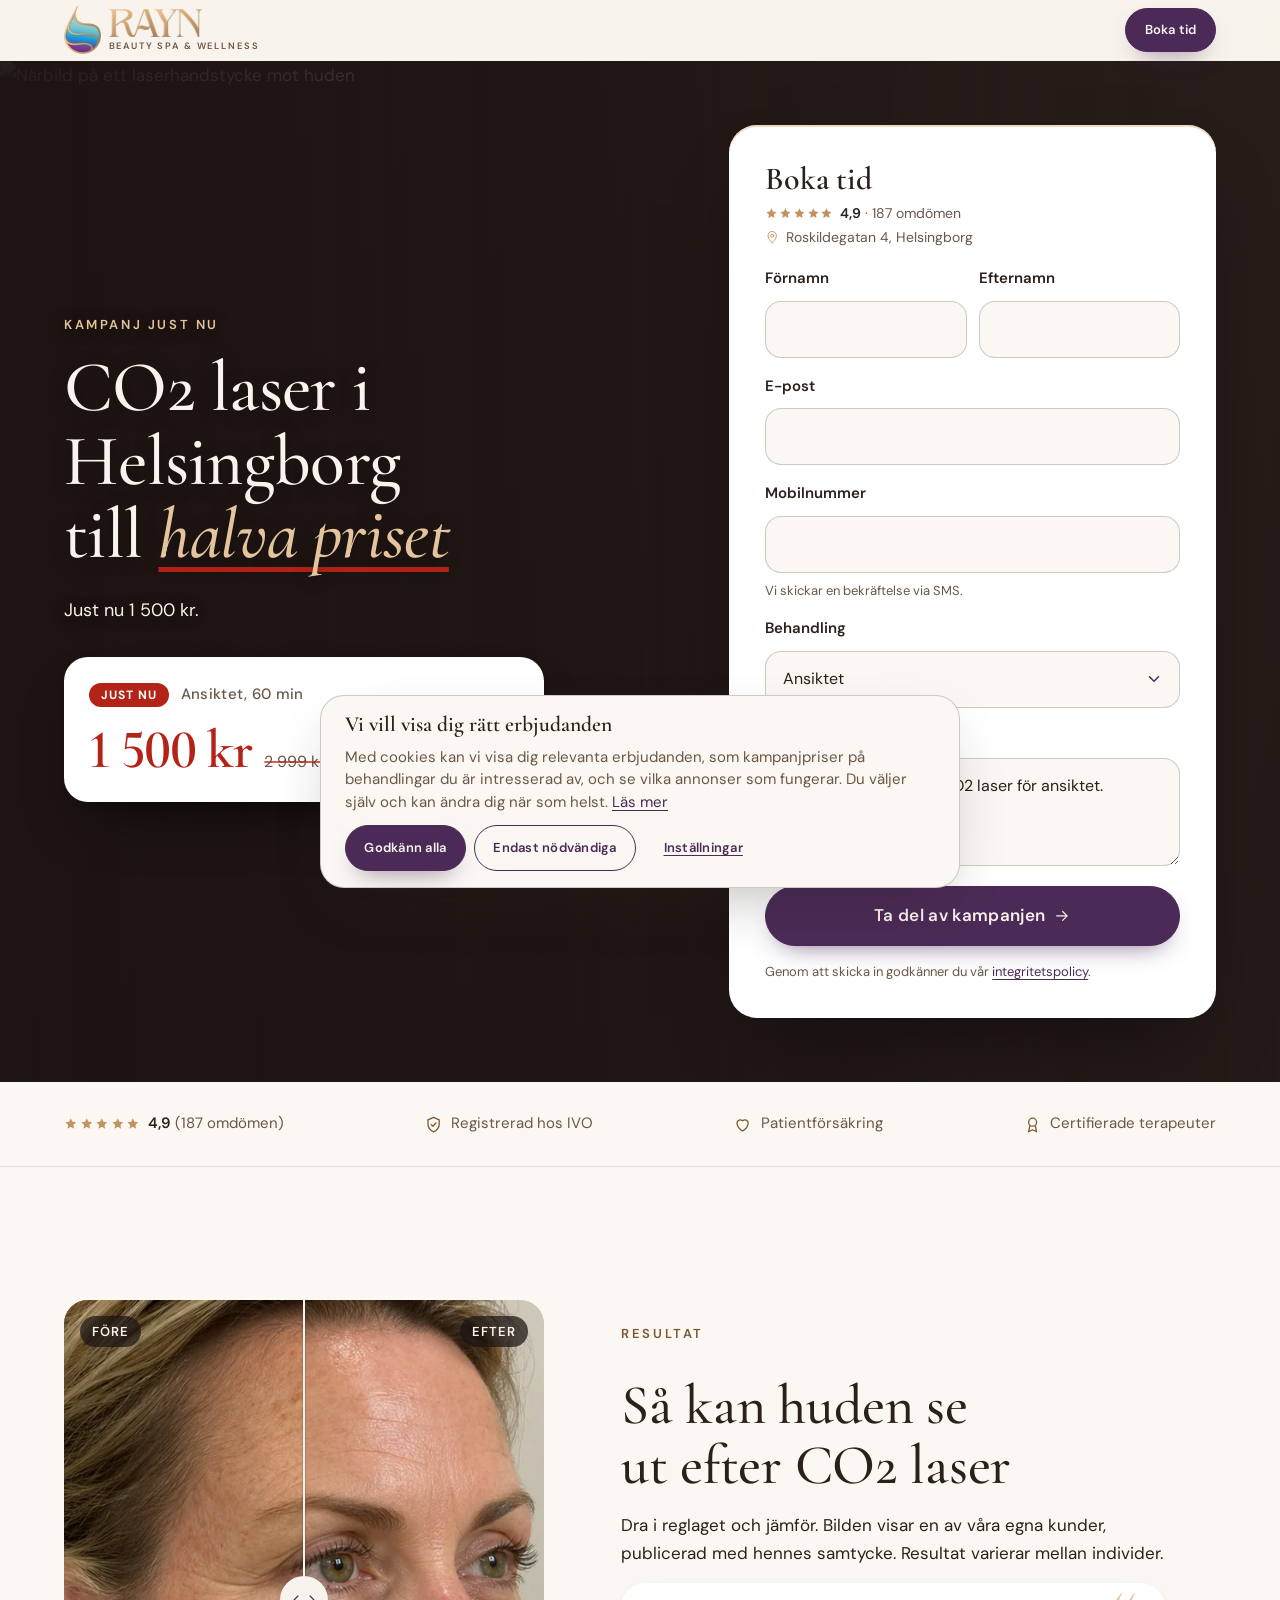
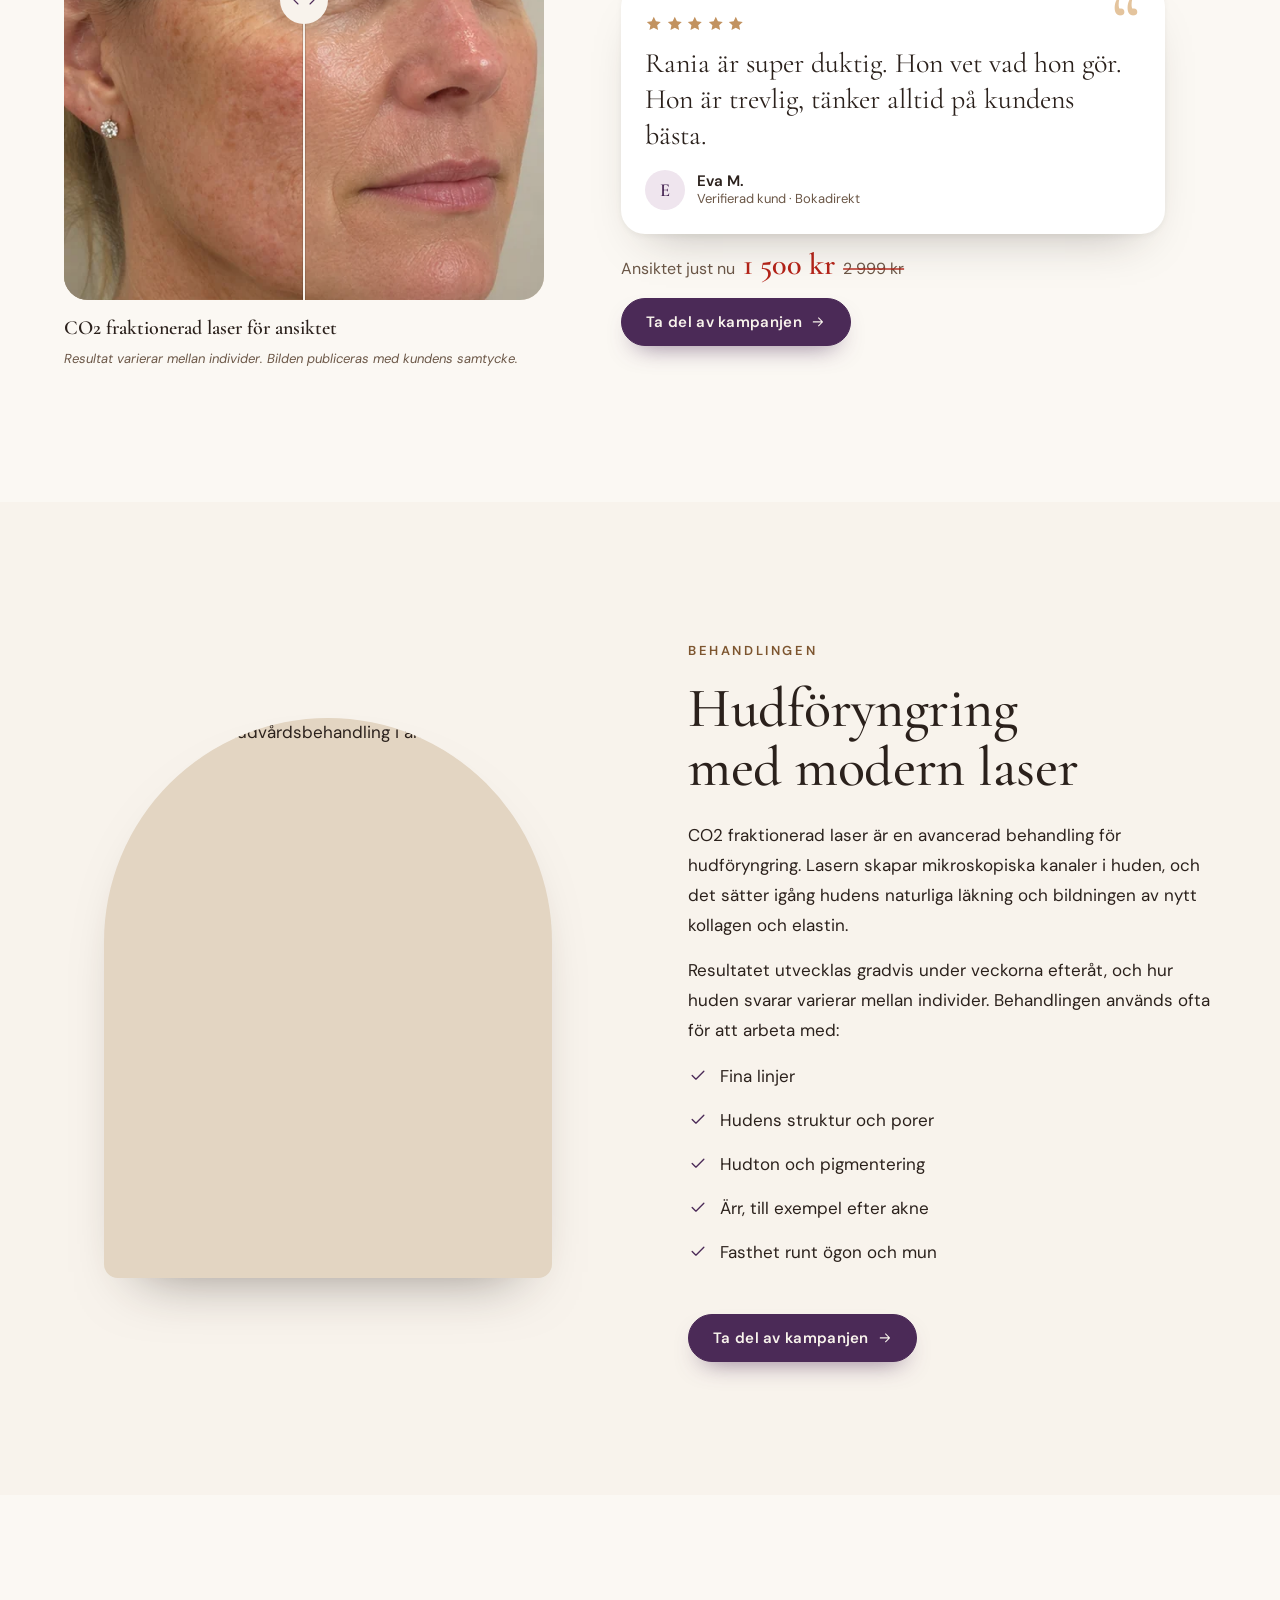
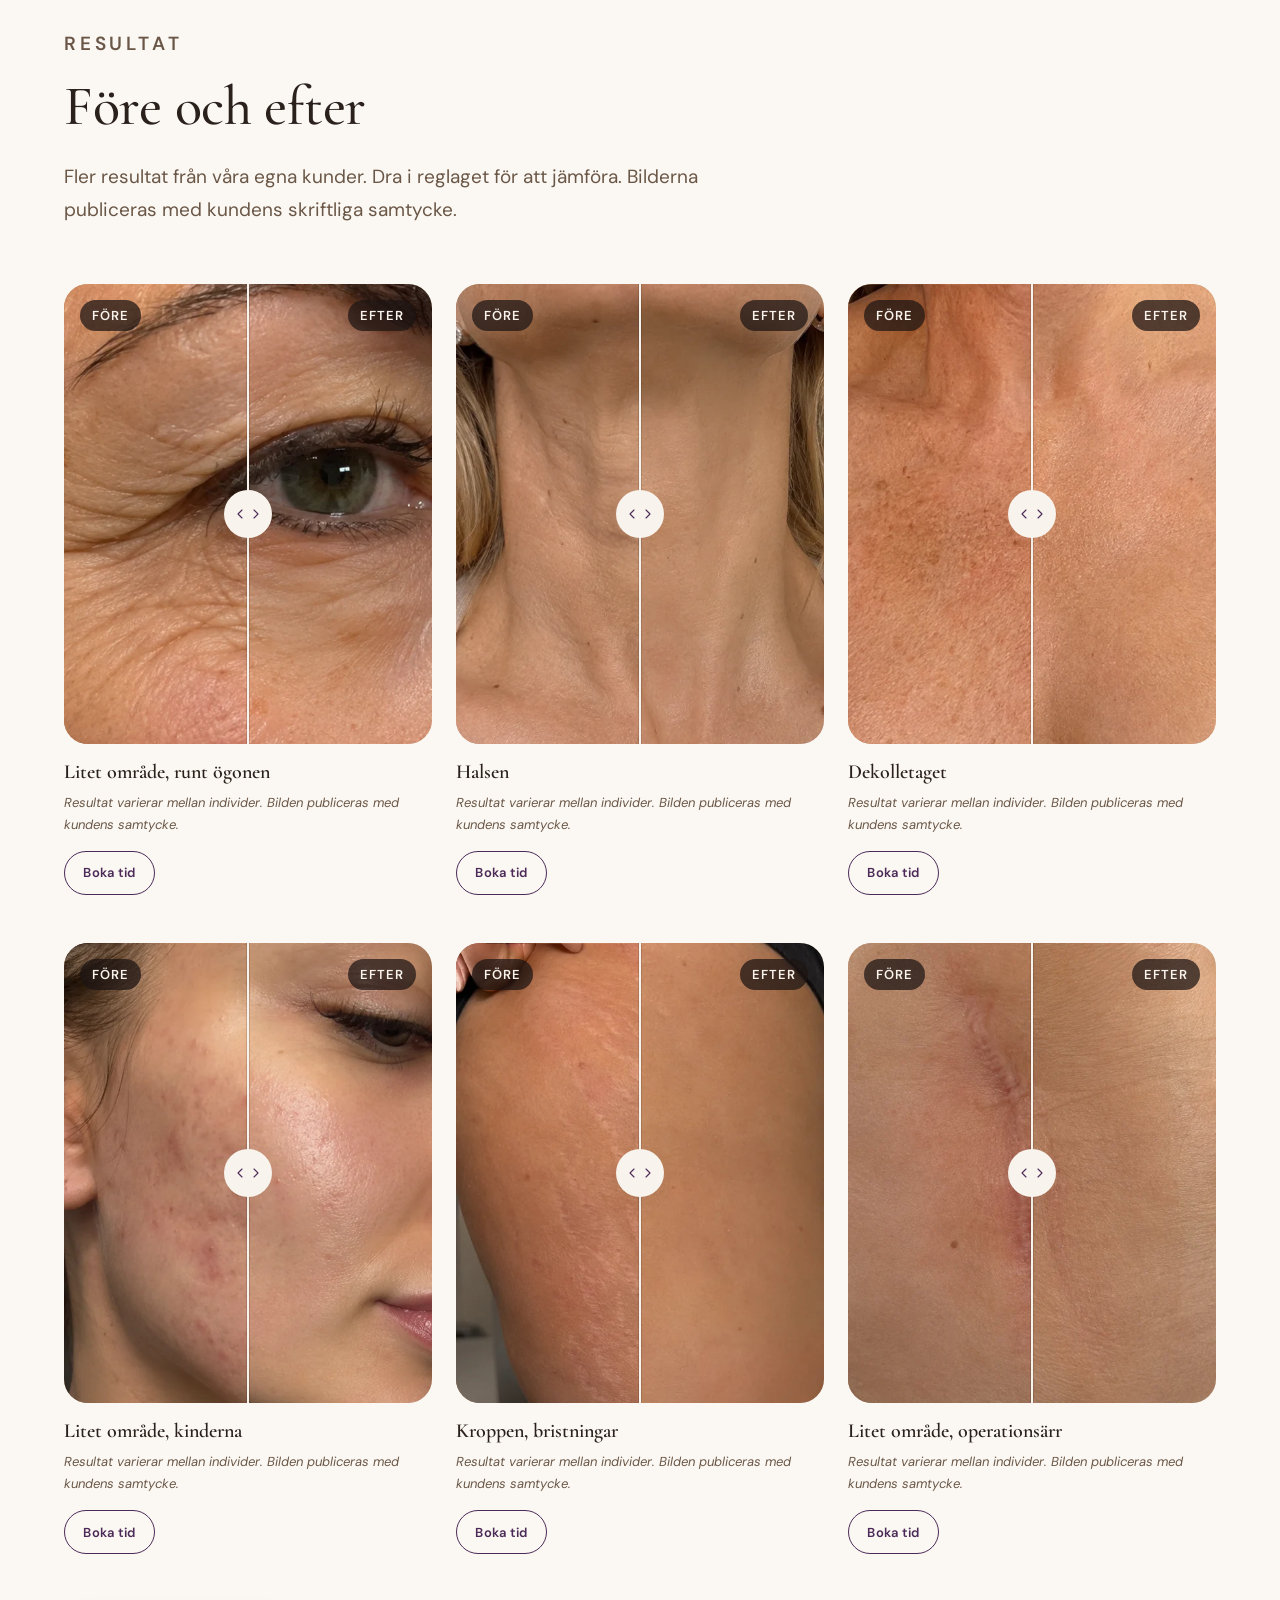
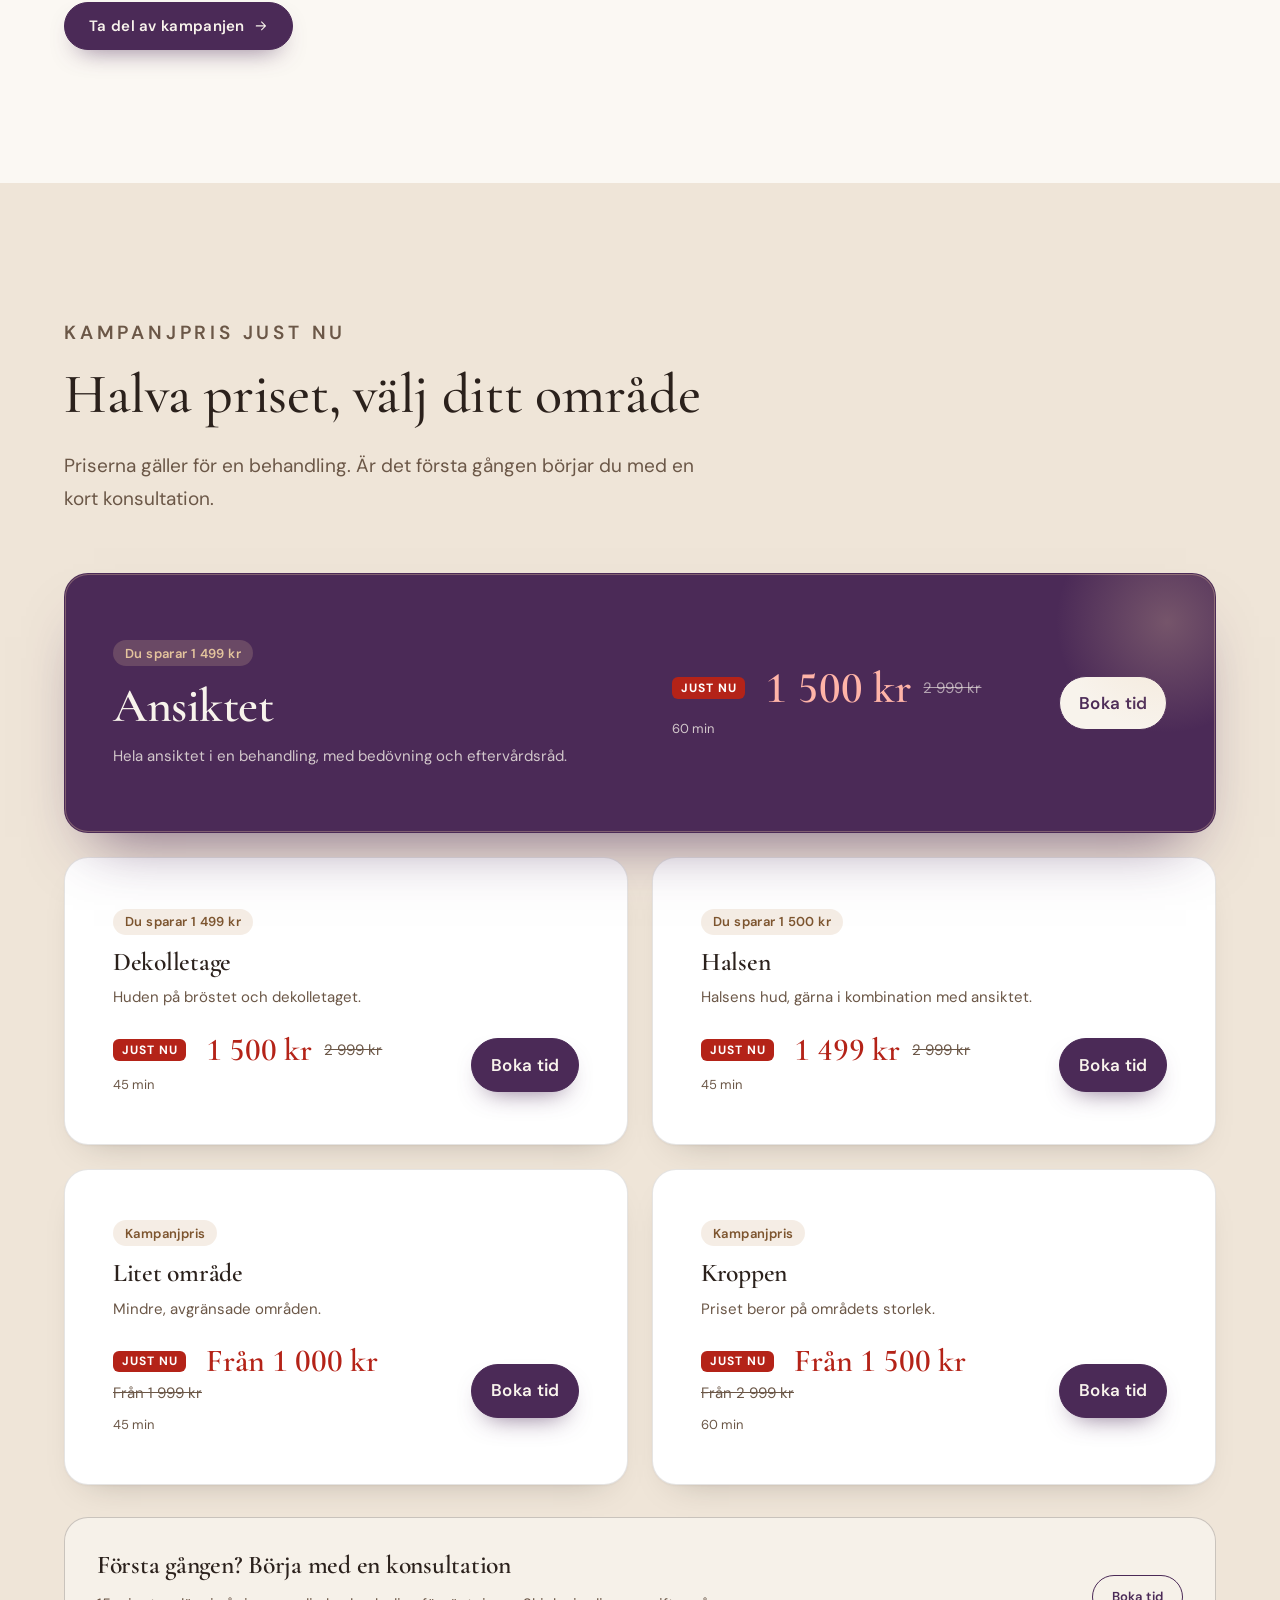
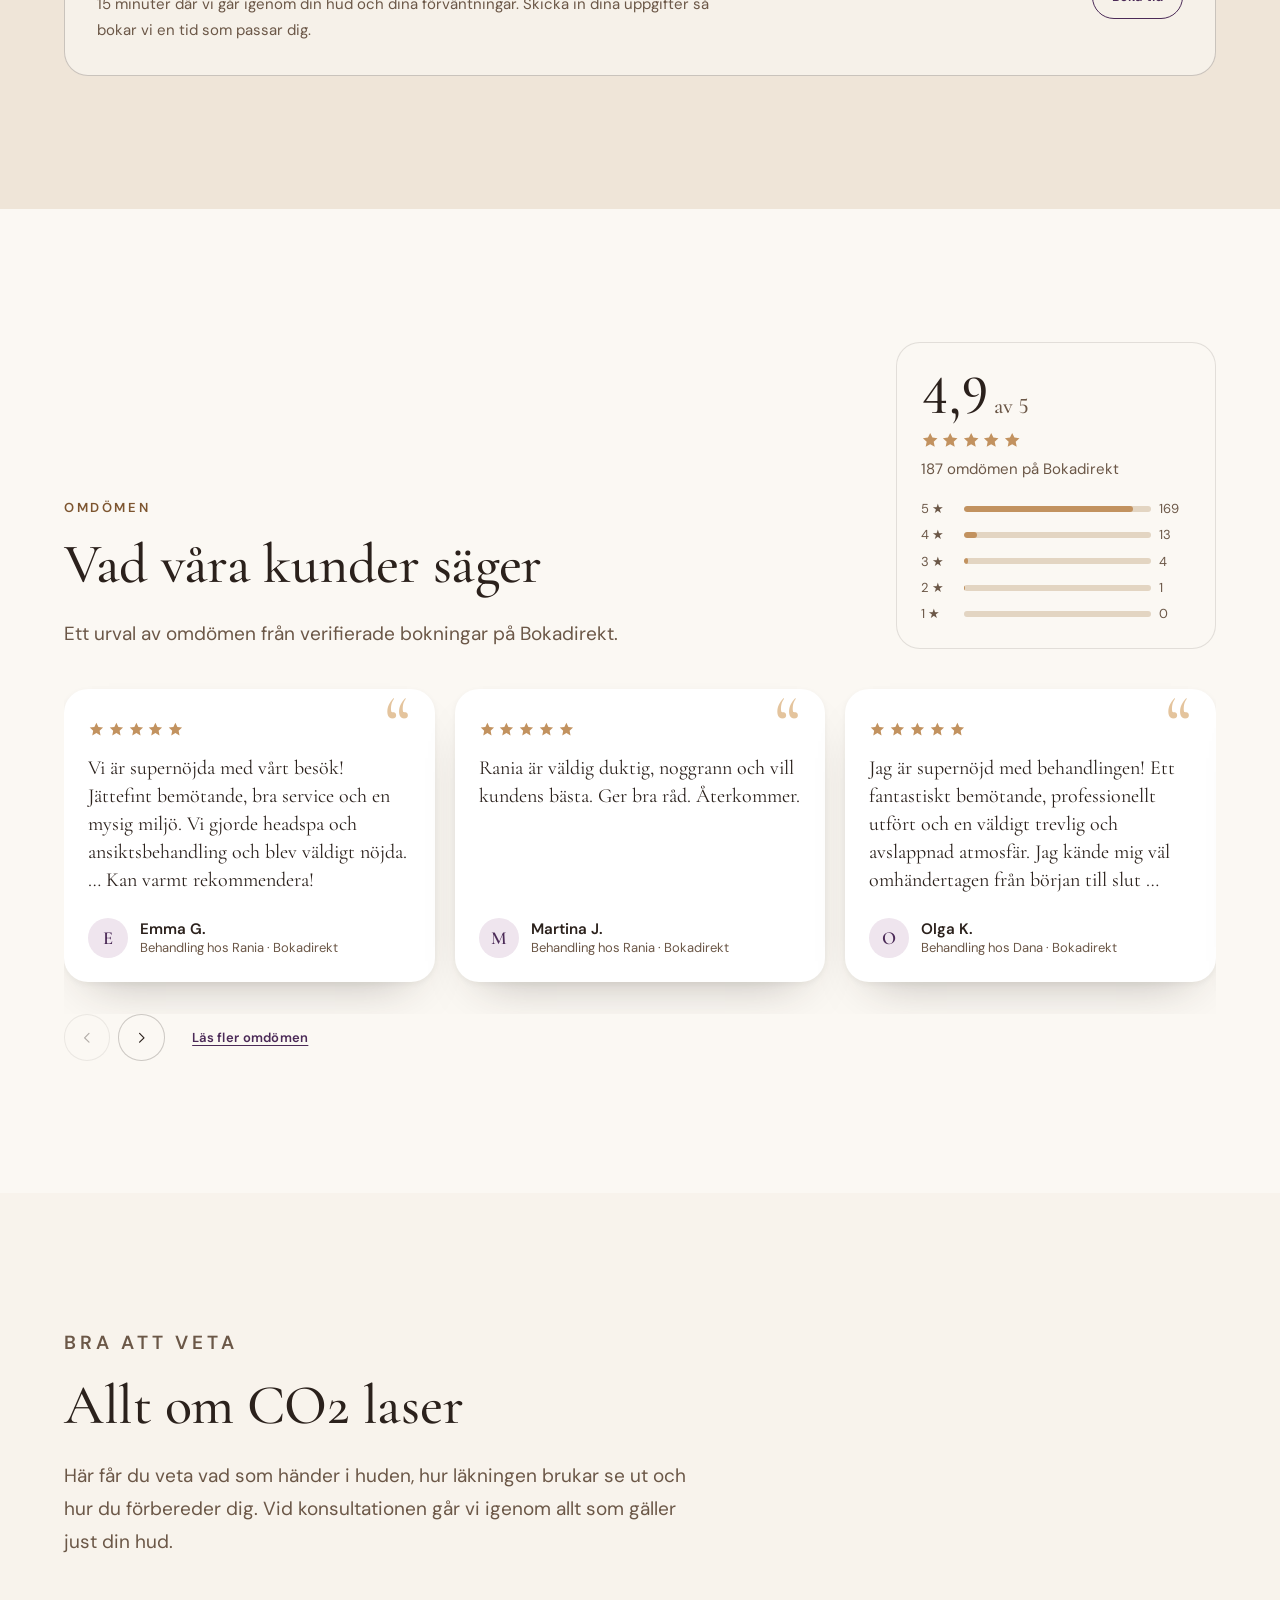
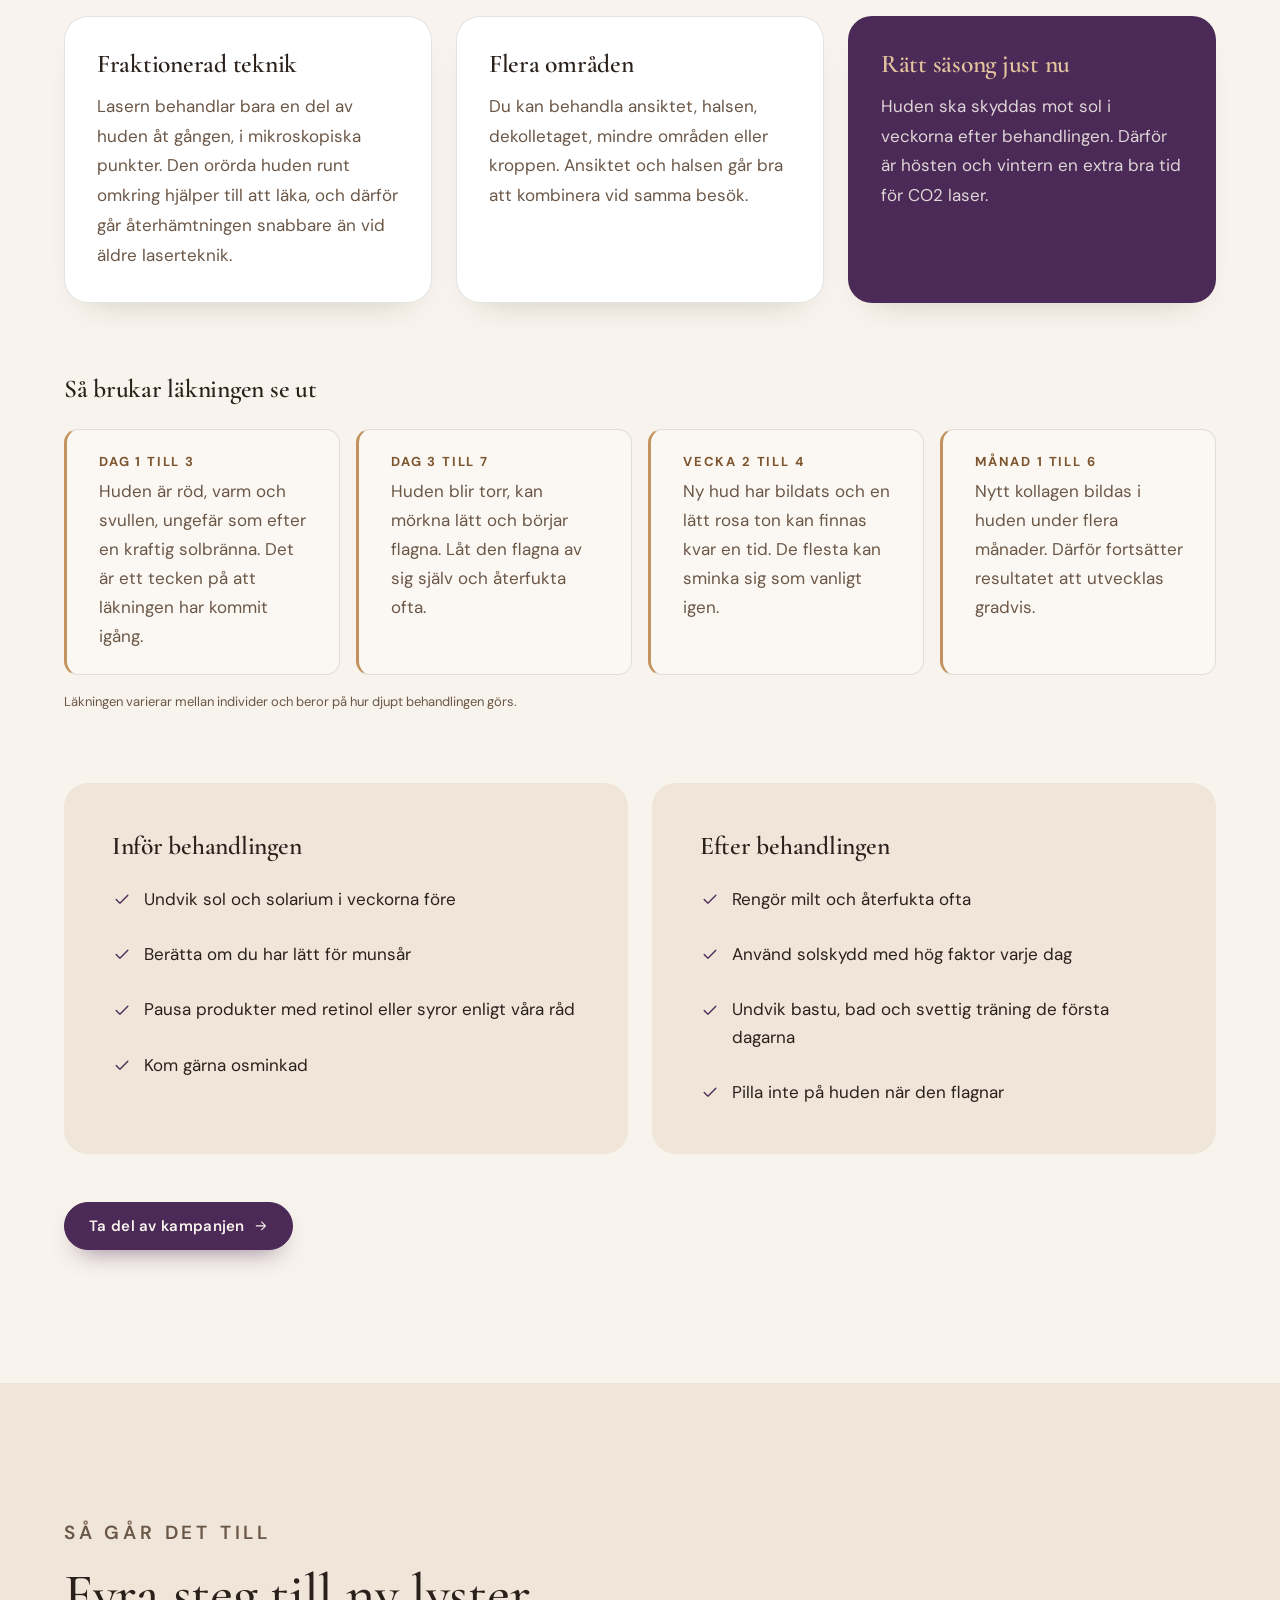
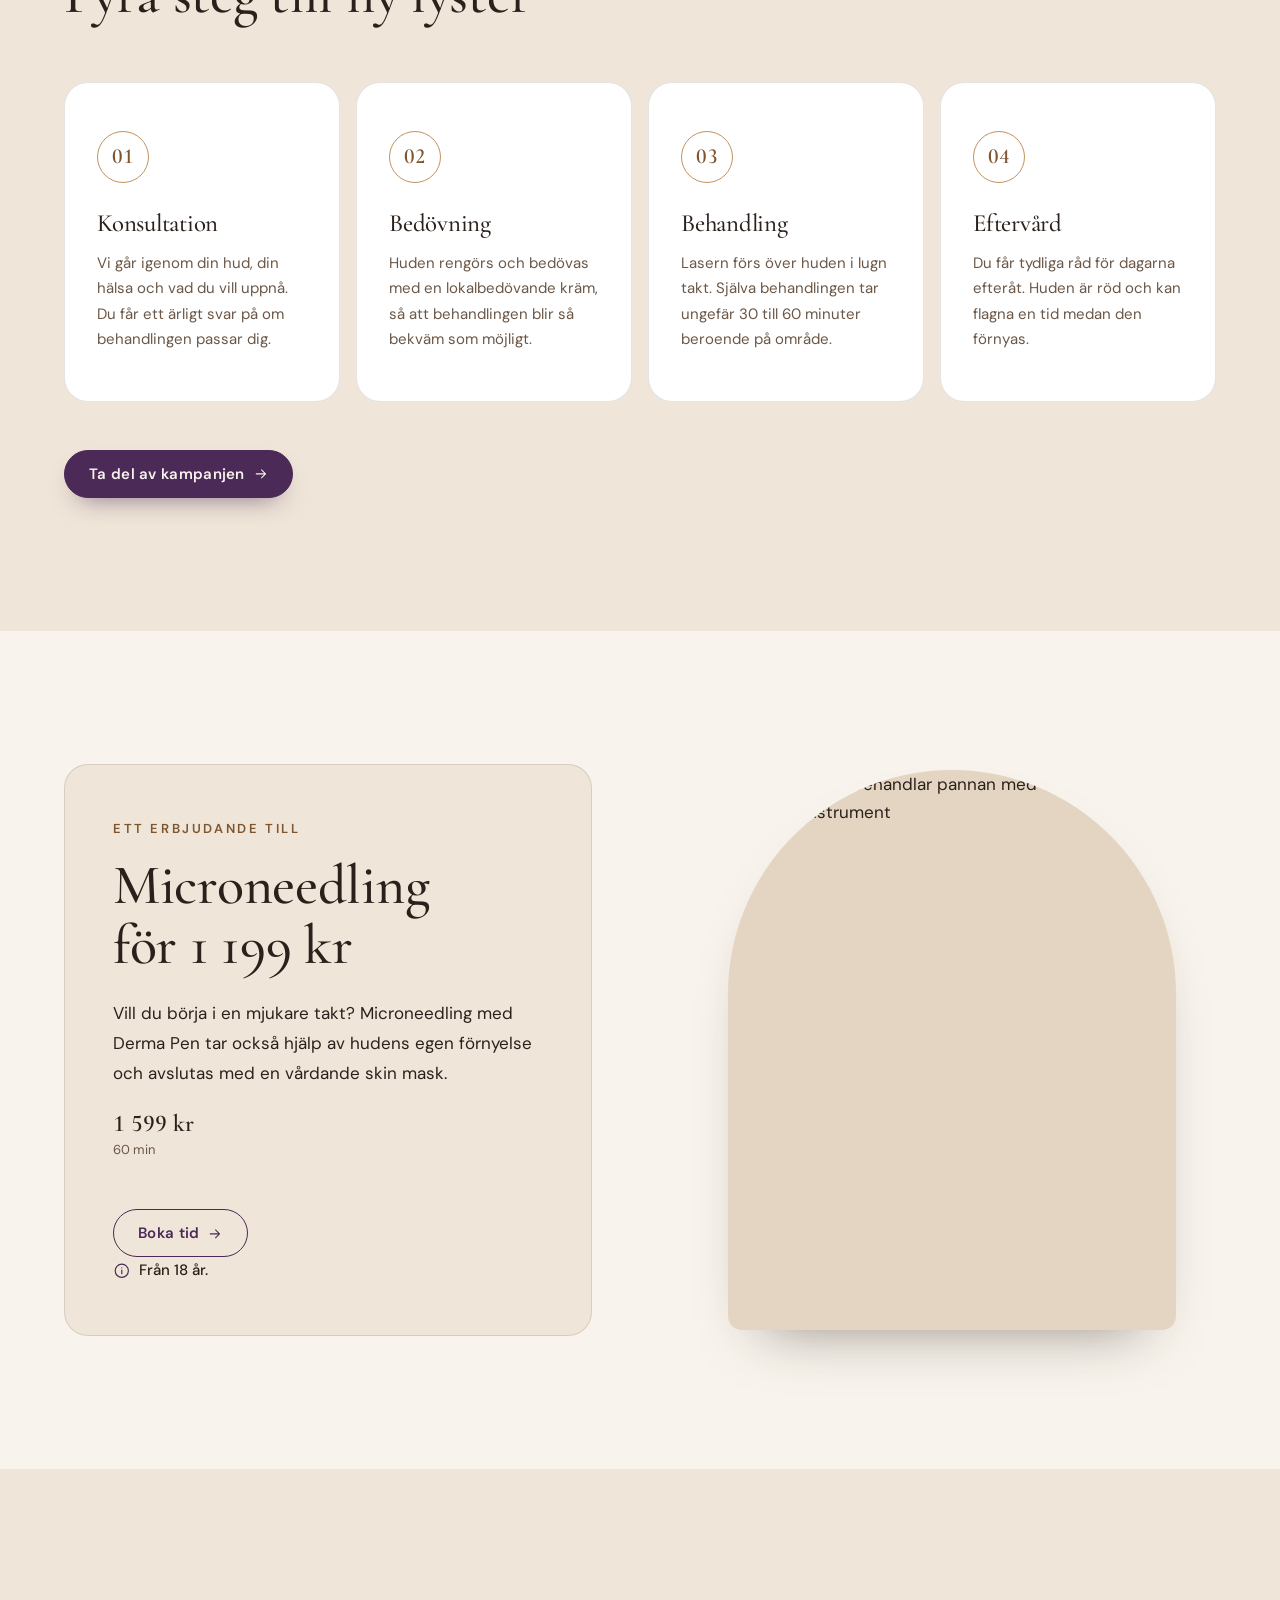
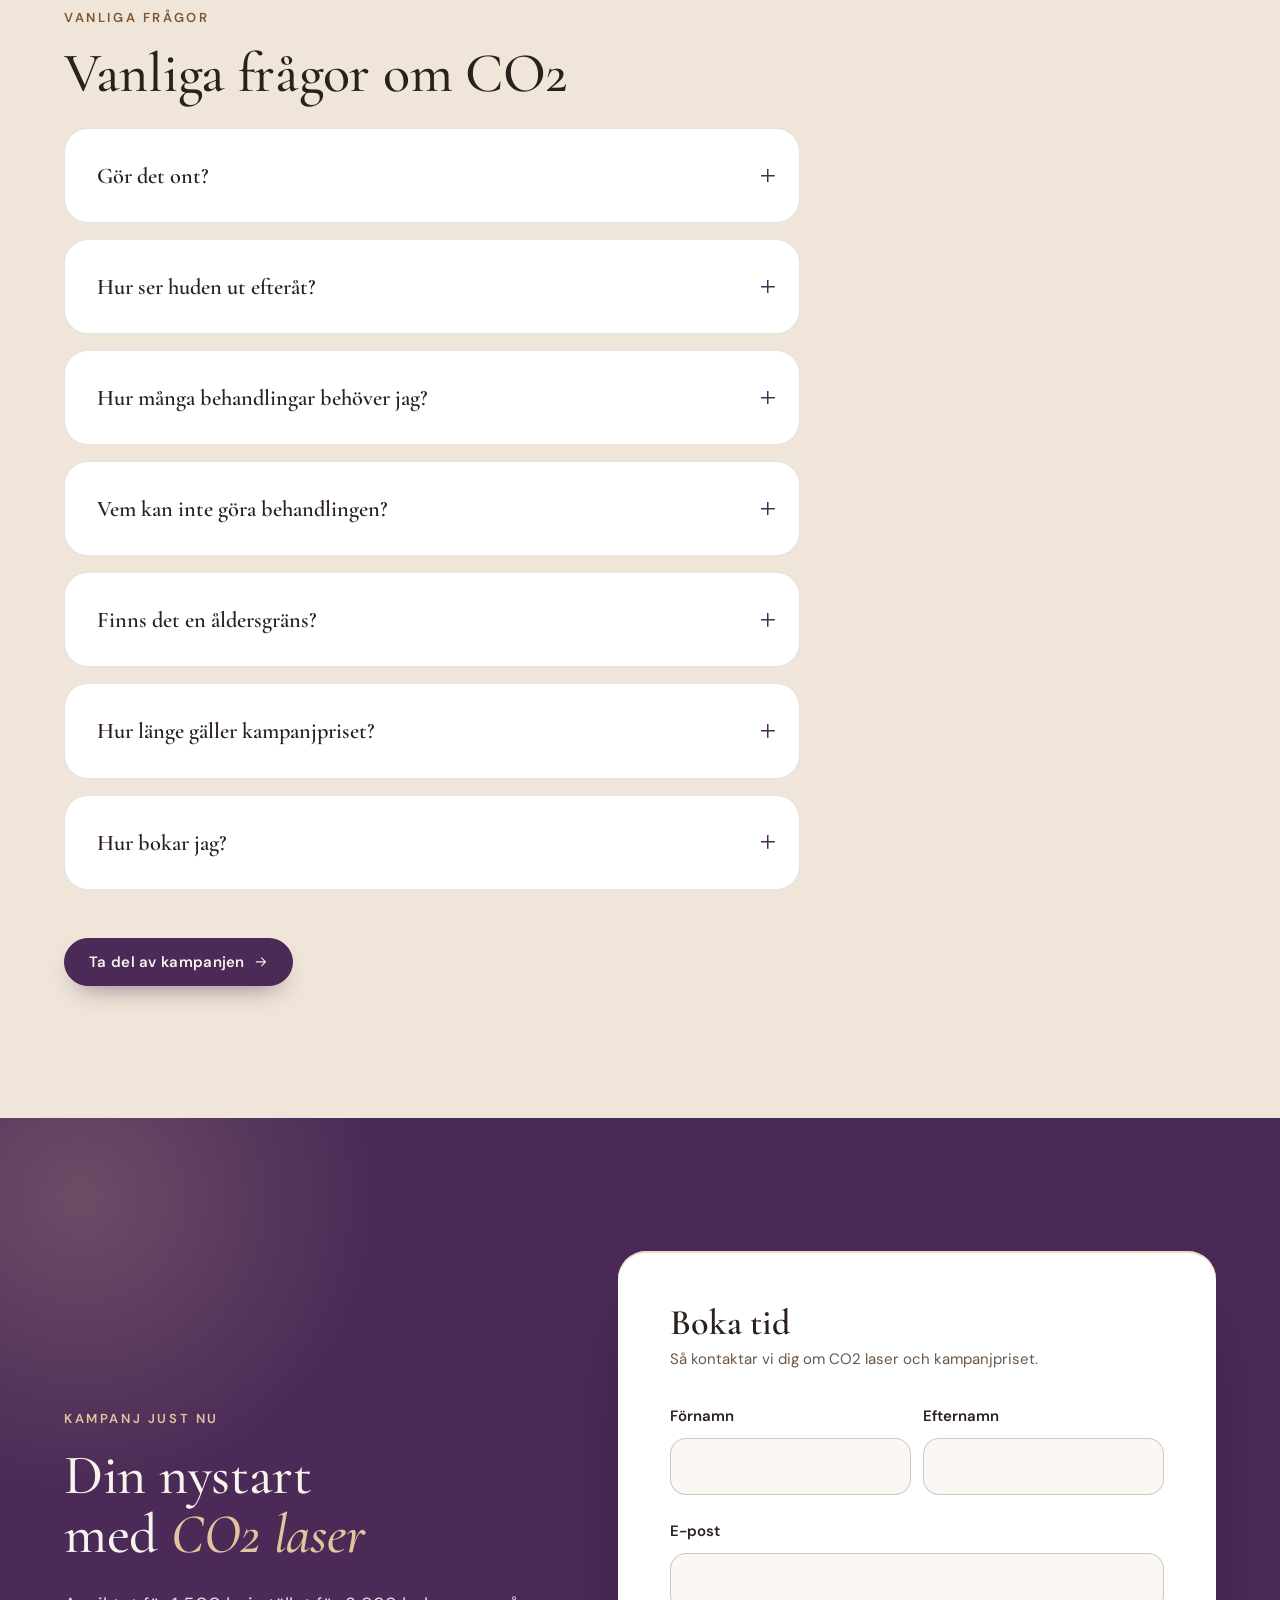
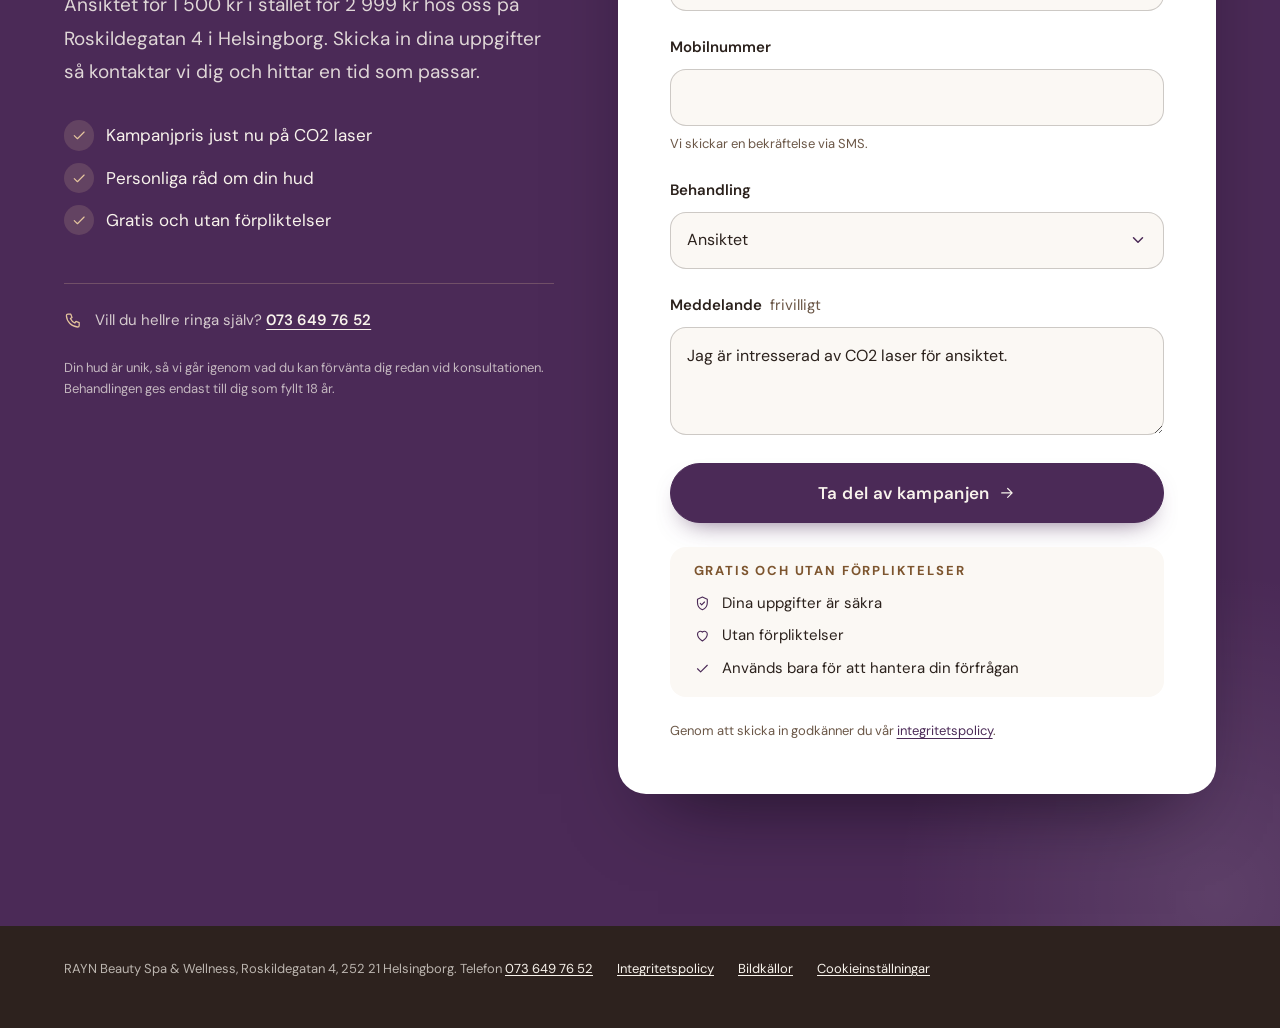
==== commit a2f5ddb8: "Require first and last name in CO2 lead form" ====
--- a/co2/index.html
+++ b/co2/index.html
@@ -162,9 +162,15 @@
               <label>Lämna tomt <input type="checkbox" name="botcheck" tabindex="-1"></label>
             </div>
 
-            <div class="lead-field">
-              <label class="lead-field__label" for="hero-name">Namn</label>
-              <input class="lead-field__input" id="hero-name" name="name" type="text" autocomplete="name" enterkeyhint="next" required>
+            <div class="lead-form__row lead-form__row--names">
+              <div class="lead-field">
+                <label class="lead-field__label" for="hero-first-name">Förnamn</label>
+                <input class="lead-field__input" id="hero-first-name" name="first_name" type="text" autocomplete="given-name" autocapitalize="words" enterkeyhint="next" required>
+              </div>
+              <div class="lead-field">
+                <label class="lead-field__label" for="hero-last-name">Efternamn</label>
+                <input class="lead-field__input" id="hero-last-name" name="last_name" type="text" autocomplete="family-name" autocapitalize="words" enterkeyhint="next" required>
+              </div>
             </div>
             <div class="lead-field">
               <label class="lead-field__label" for="hero-email">E-post</label>
@@ -706,9 +712,15 @@
               <label>Lämna tomt <input type="checkbox" name="botcheck" tabindex="-1"></label>
             </div>
 
-            <div class="lead-field">
-              <label class="lead-field__label" for="bottom-name">Namn</label>
-              <input class="lead-field__input" id="bottom-name" name="name" type="text" autocomplete="name" enterkeyhint="next" required>
+            <div class="lead-form__row lead-form__row--names">
+              <div class="lead-field">
+                <label class="lead-field__label" for="bottom-first-name">Förnamn</label>
+                <input class="lead-field__input" id="bottom-first-name" name="first_name" type="text" autocomplete="given-name" autocapitalize="words" enterkeyhint="next" required>
+              </div>
+              <div class="lead-field">
+                <label class="lead-field__label" for="bottom-last-name">Efternamn</label>
+                <input class="lead-field__input" id="bottom-last-name" name="last_name" type="text" autocomplete="family-name" autocapitalize="words" enterkeyhint="next" required>
+              </div>
             </div>
             <div class="lead-field">
               <label class="lead-field__label" for="bottom-email">E-post</label>
--- a/co2/css/style.css
+++ b/co2/css/style.css
@@ -1840,6 +1840,8 @@
 .lead-form__sub { margin: 0; font-size: var(--fs-sm); color: var(--color-taupe-text); }
 .lead-form__row { display: grid; gap: var(--space-5); }
 @media (min-width: 600px) { .lead-form__row { grid-template-columns: 1fr 1fr; } }
+/* Förnamn + efternamn: alltid bredvid varandra (korta fält) */
+.lead-form__row--names { grid-template-columns: 1fr 1fr; gap: var(--space-3); }
 .lead-form__trap { position: absolute; left: -9999px; width: 1px; height: 1px; overflow: hidden; }
 
 .lead-field { display: grid; gap: var(--space-2); margin: 0; padding: 0; border: 0; min-width: 0; }
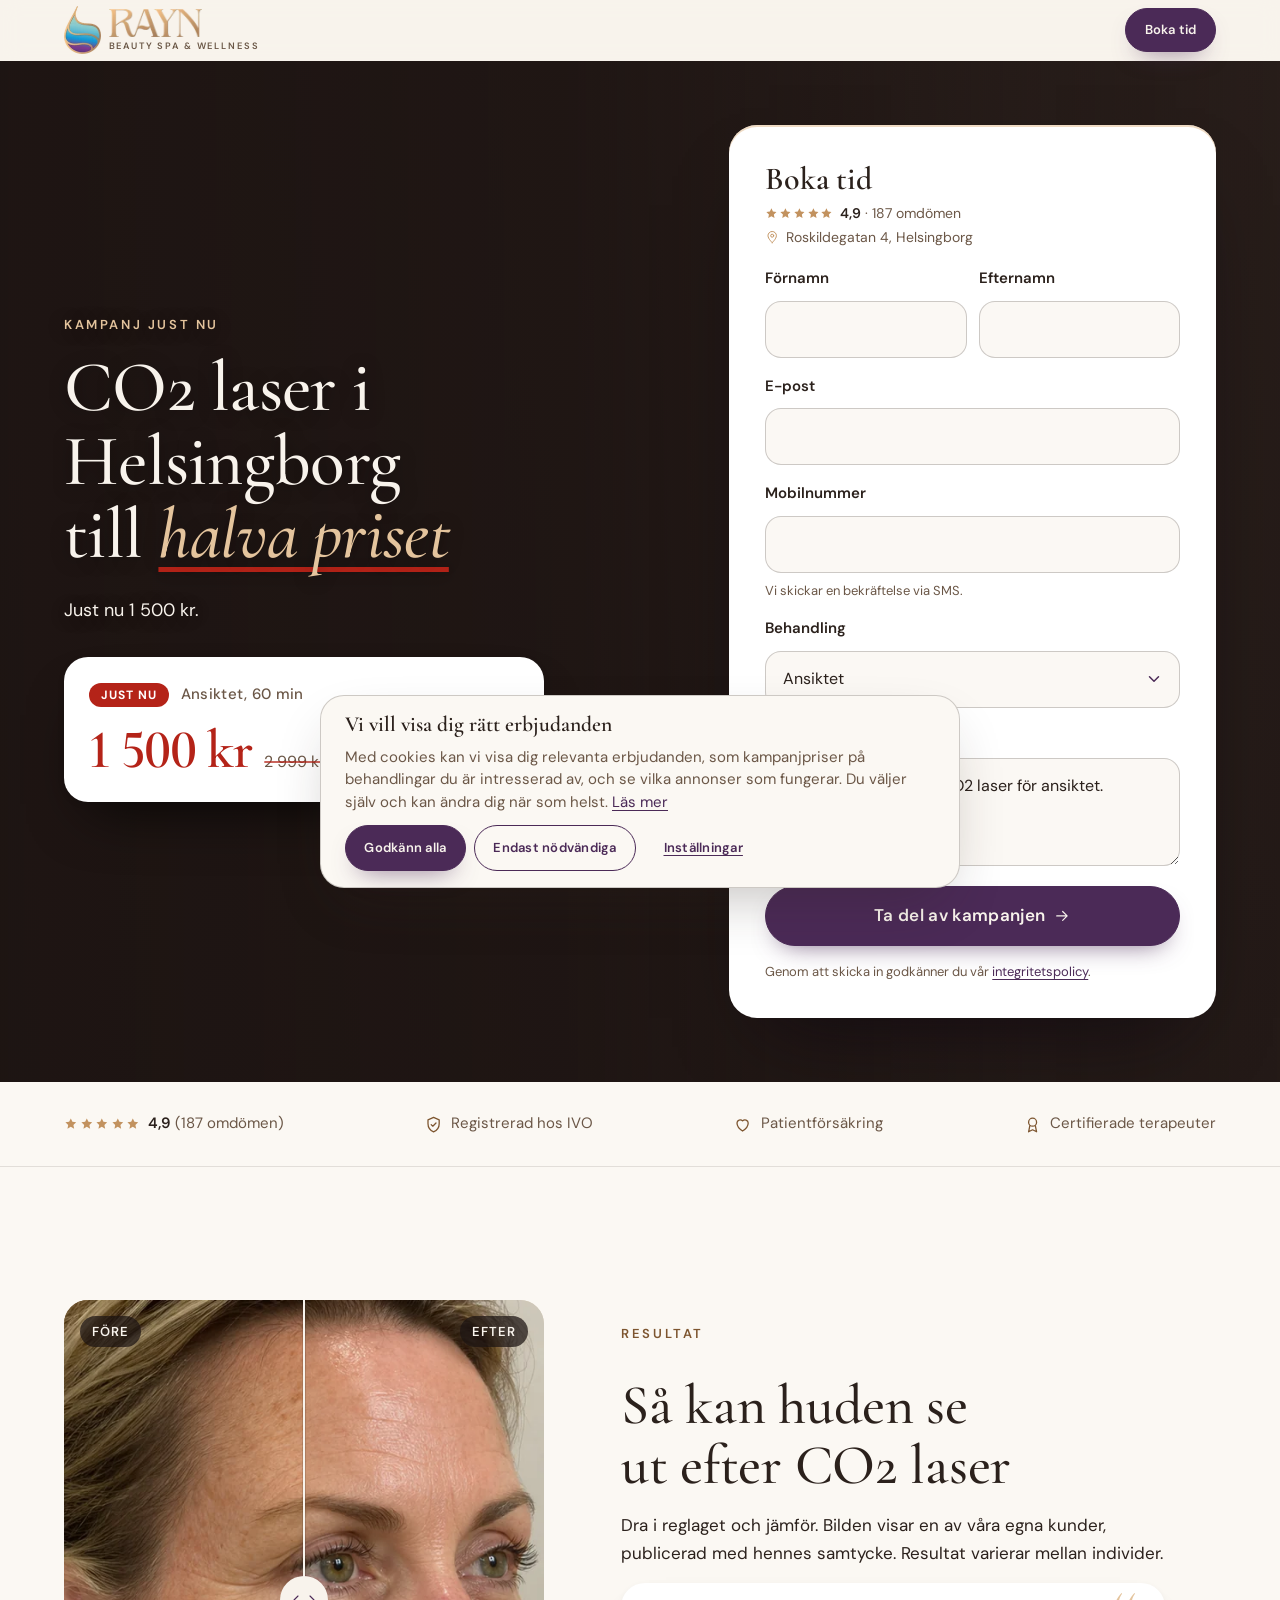
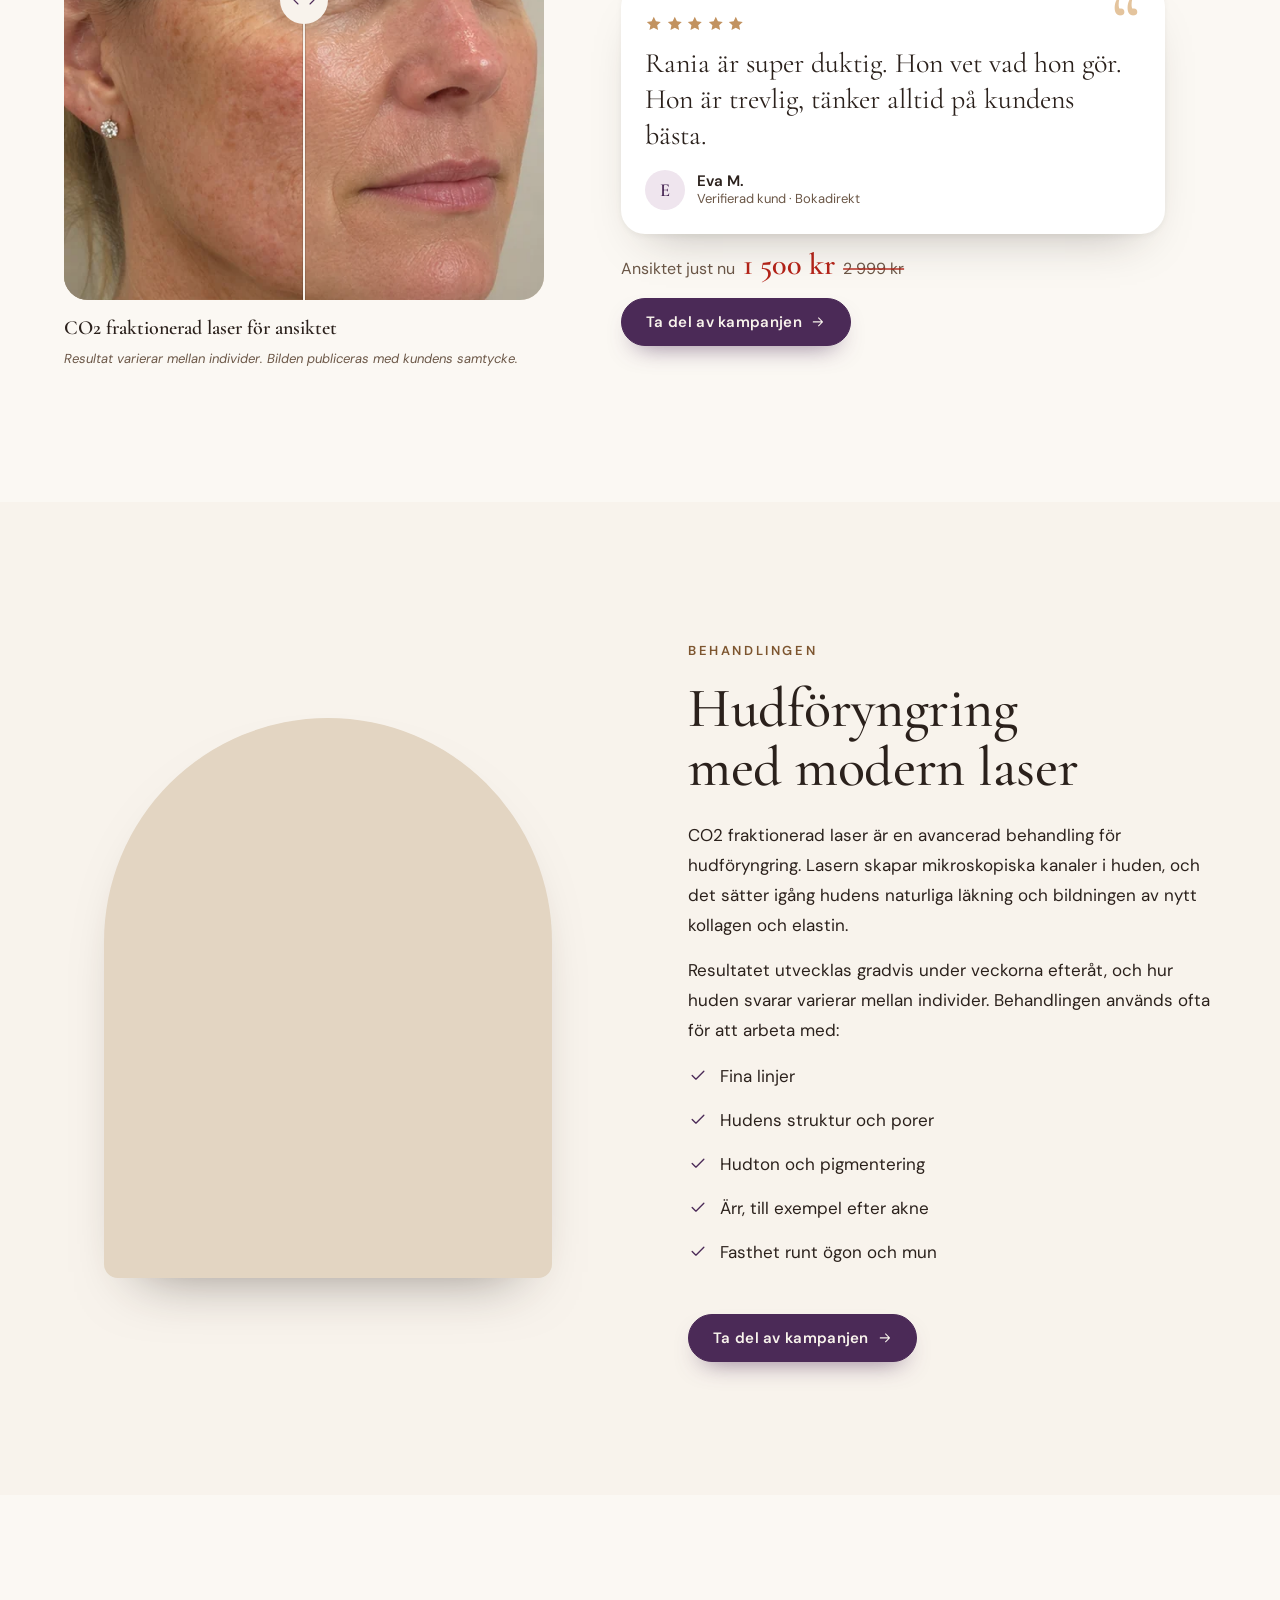
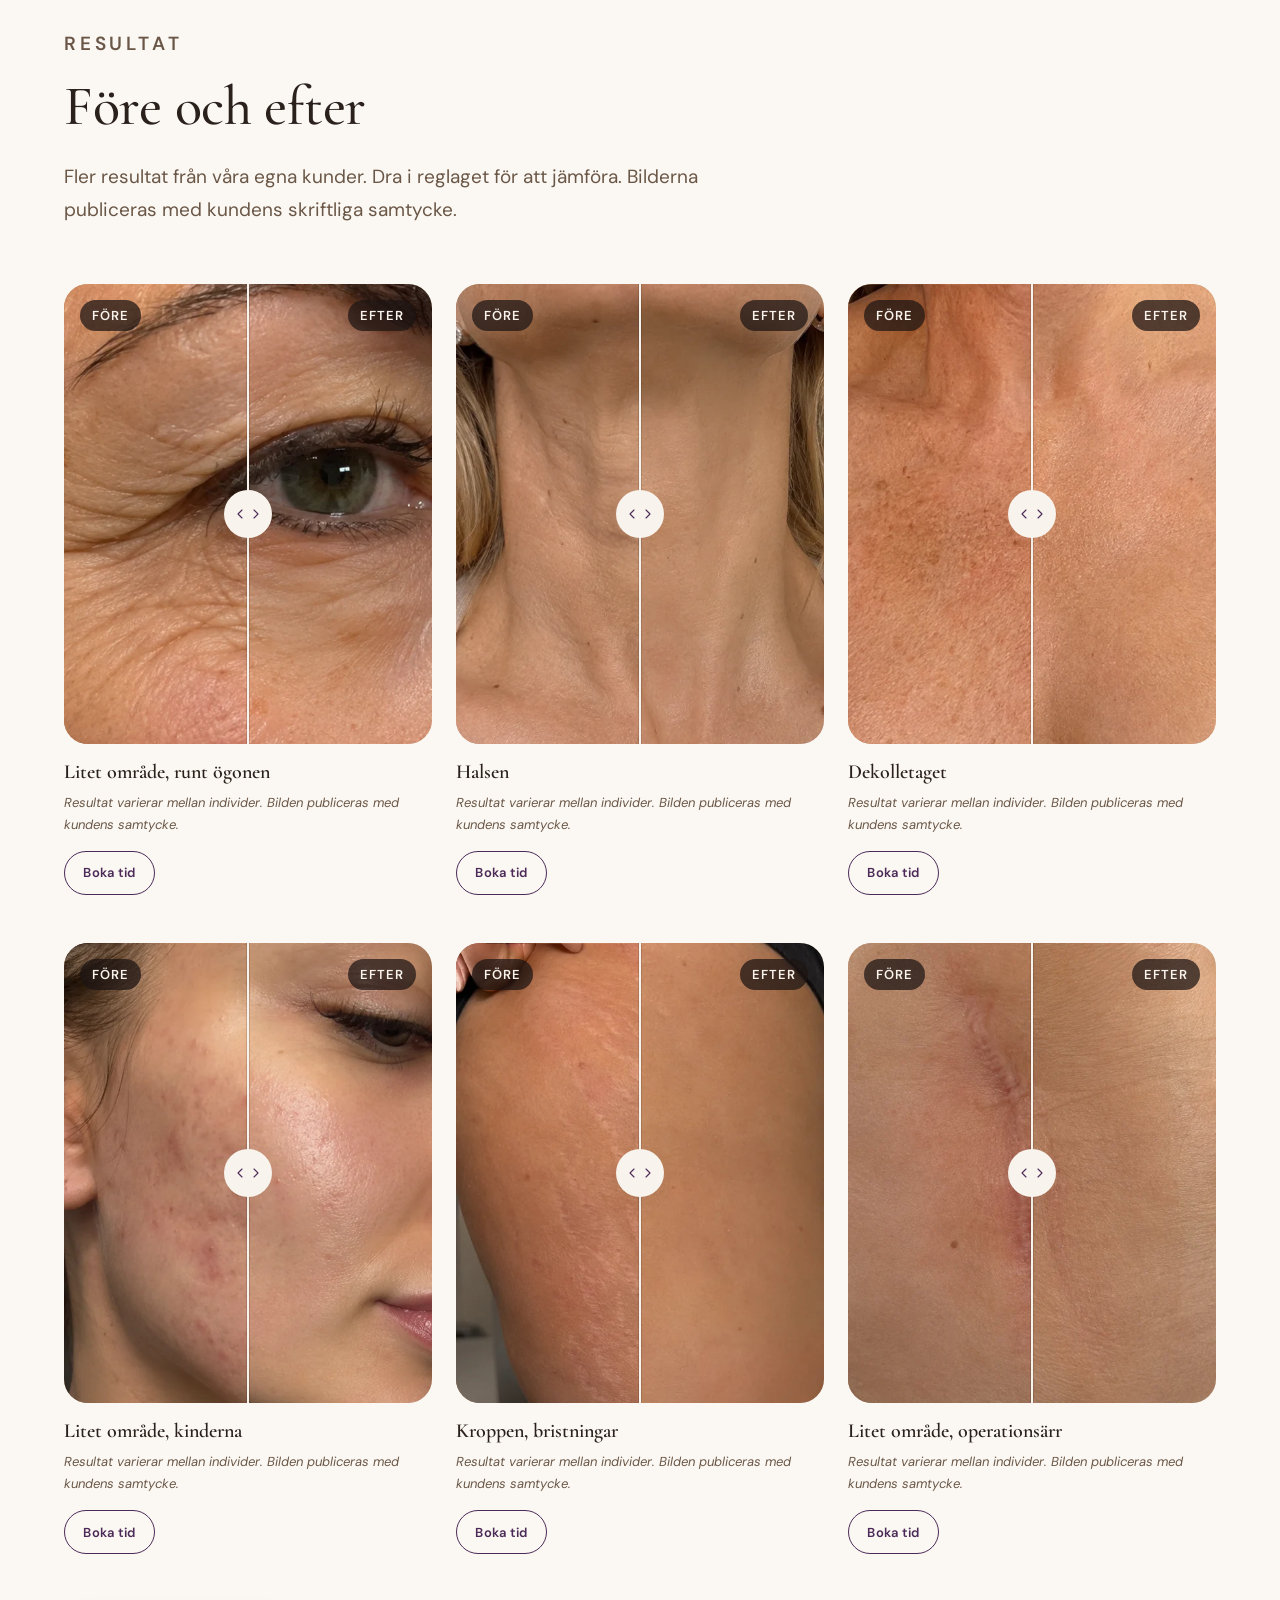
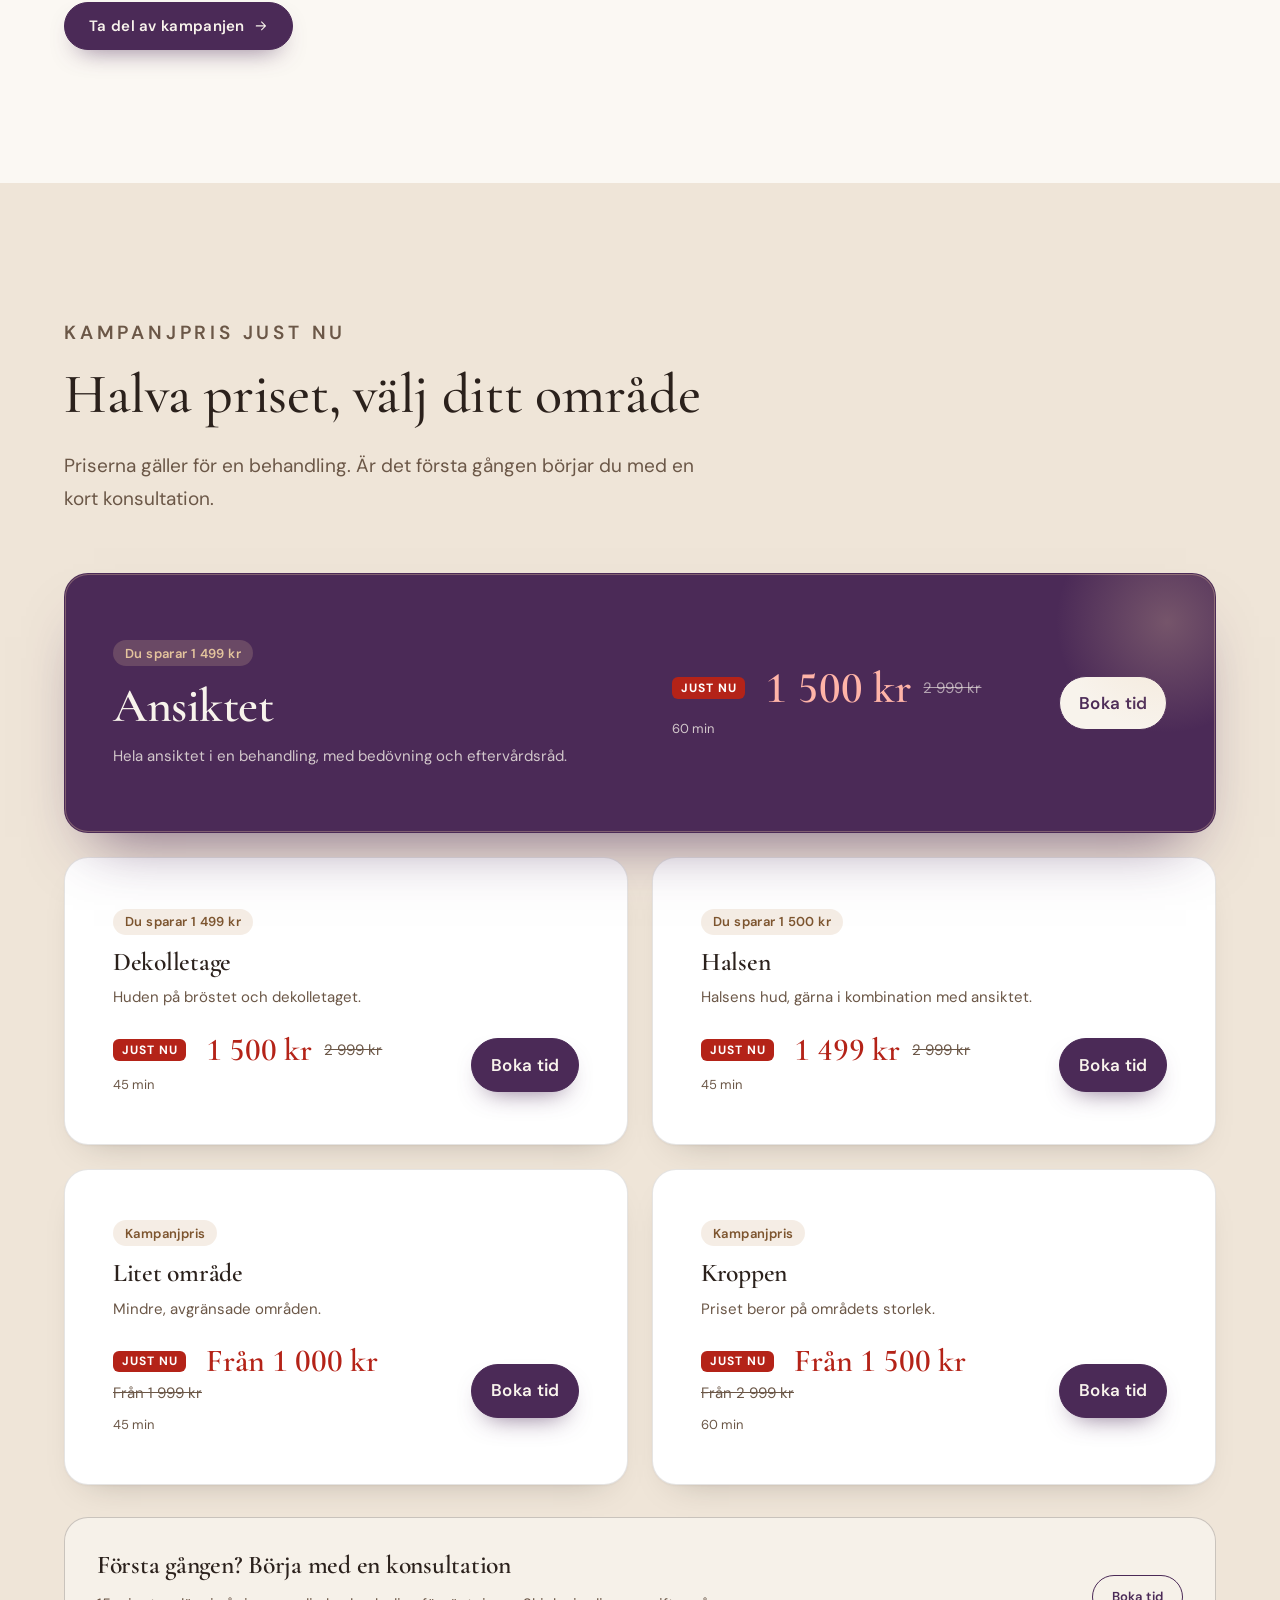
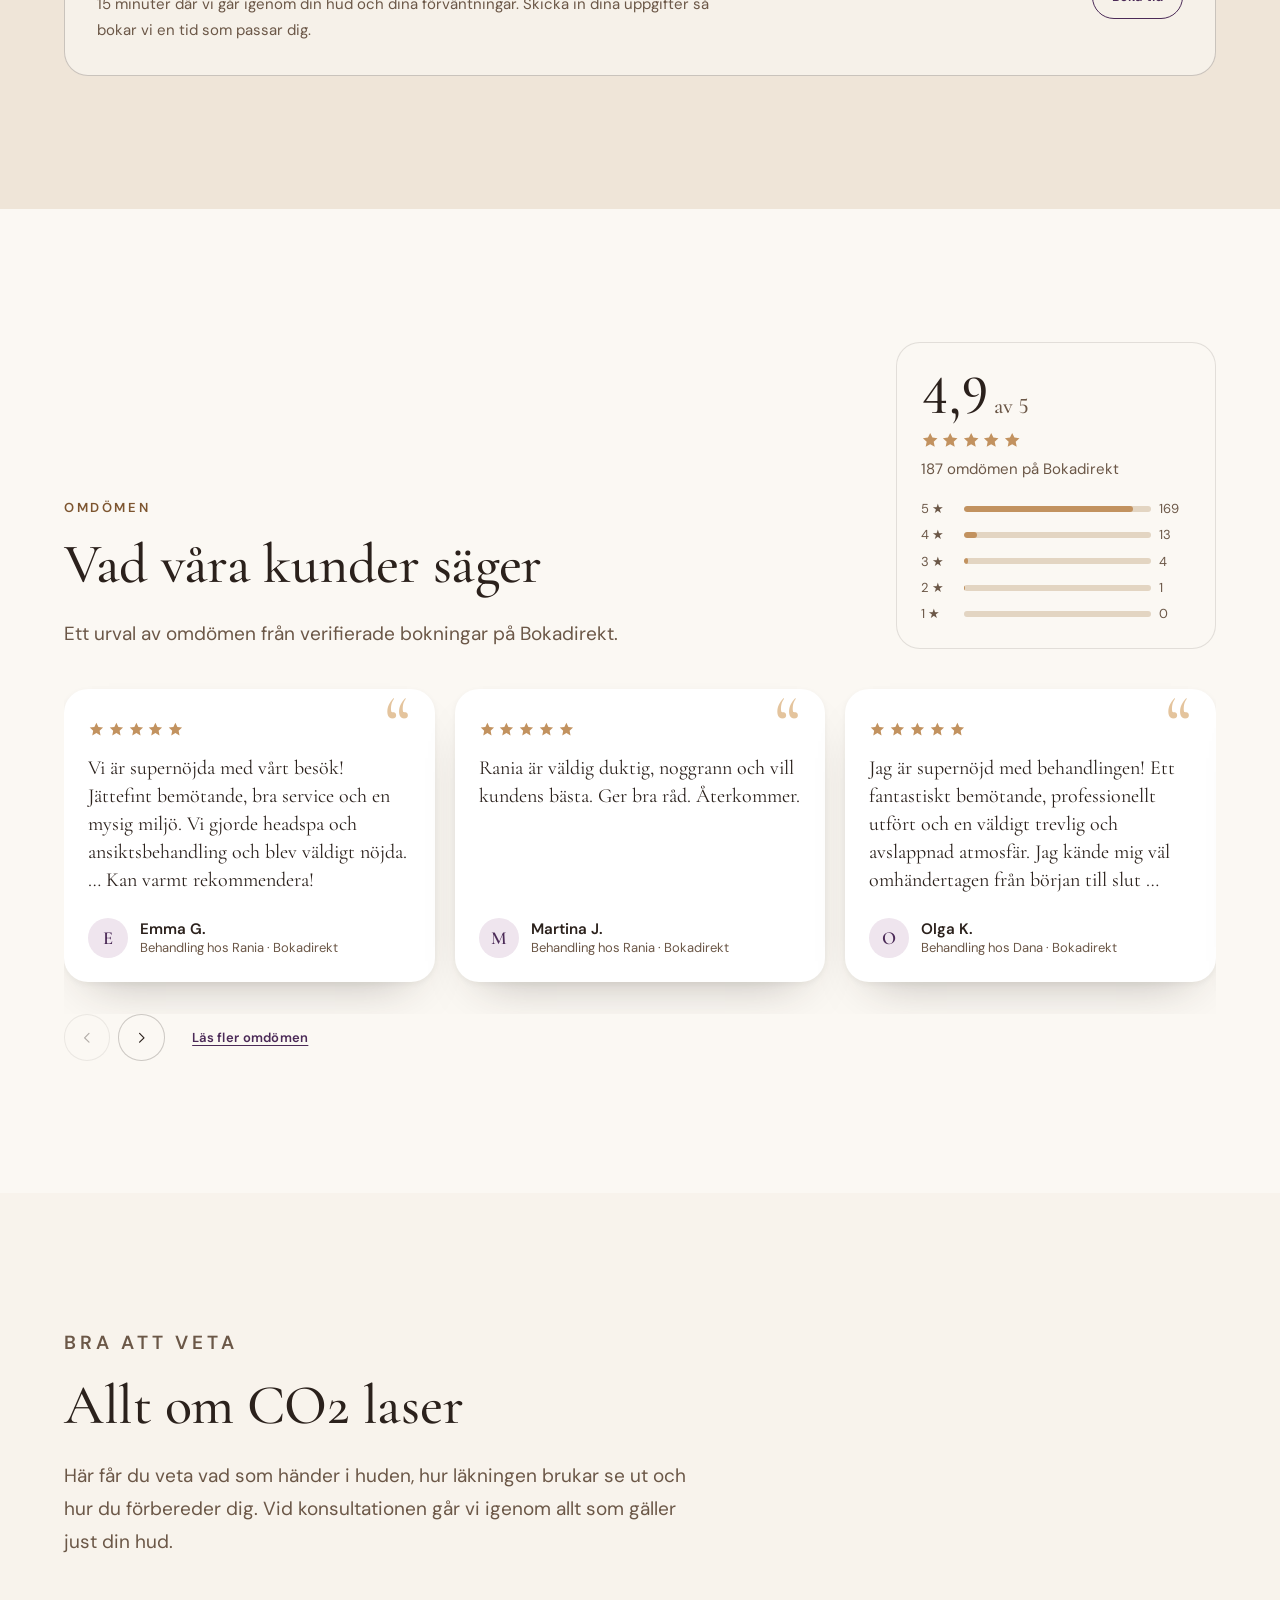
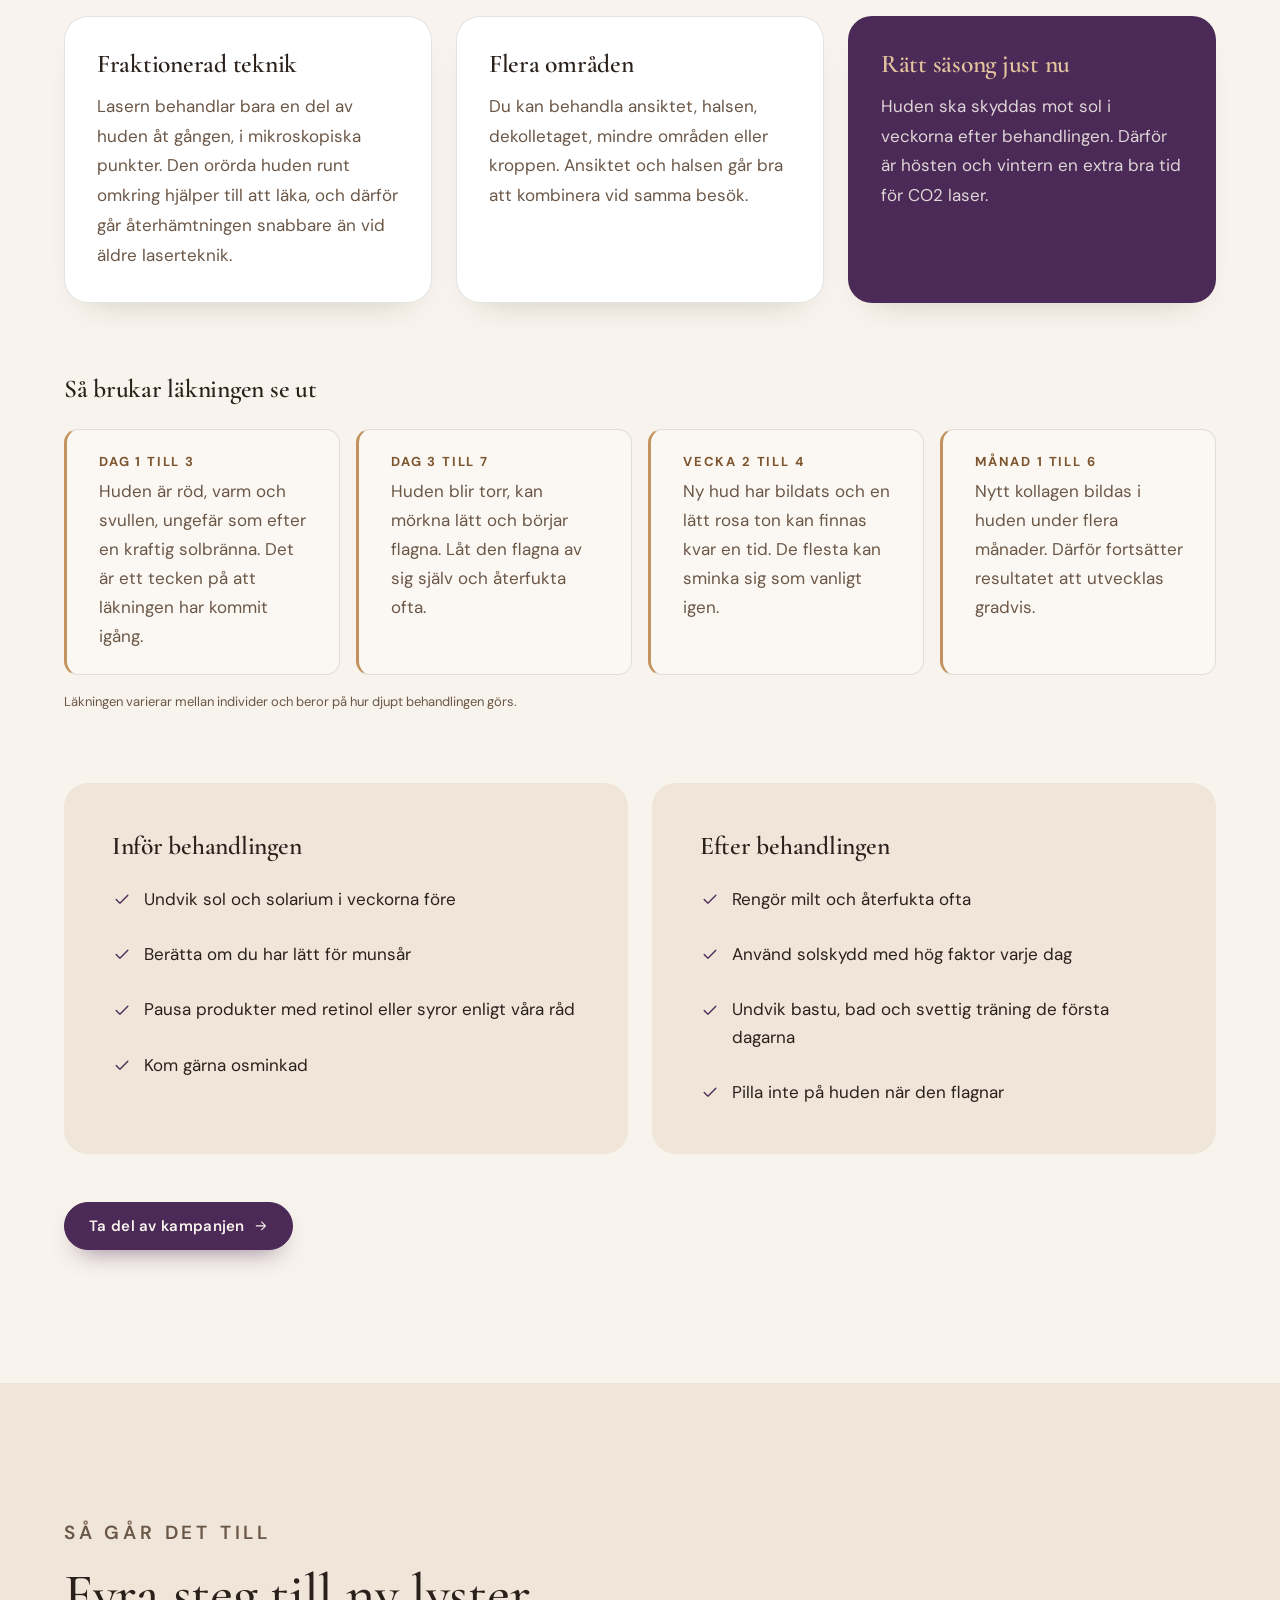
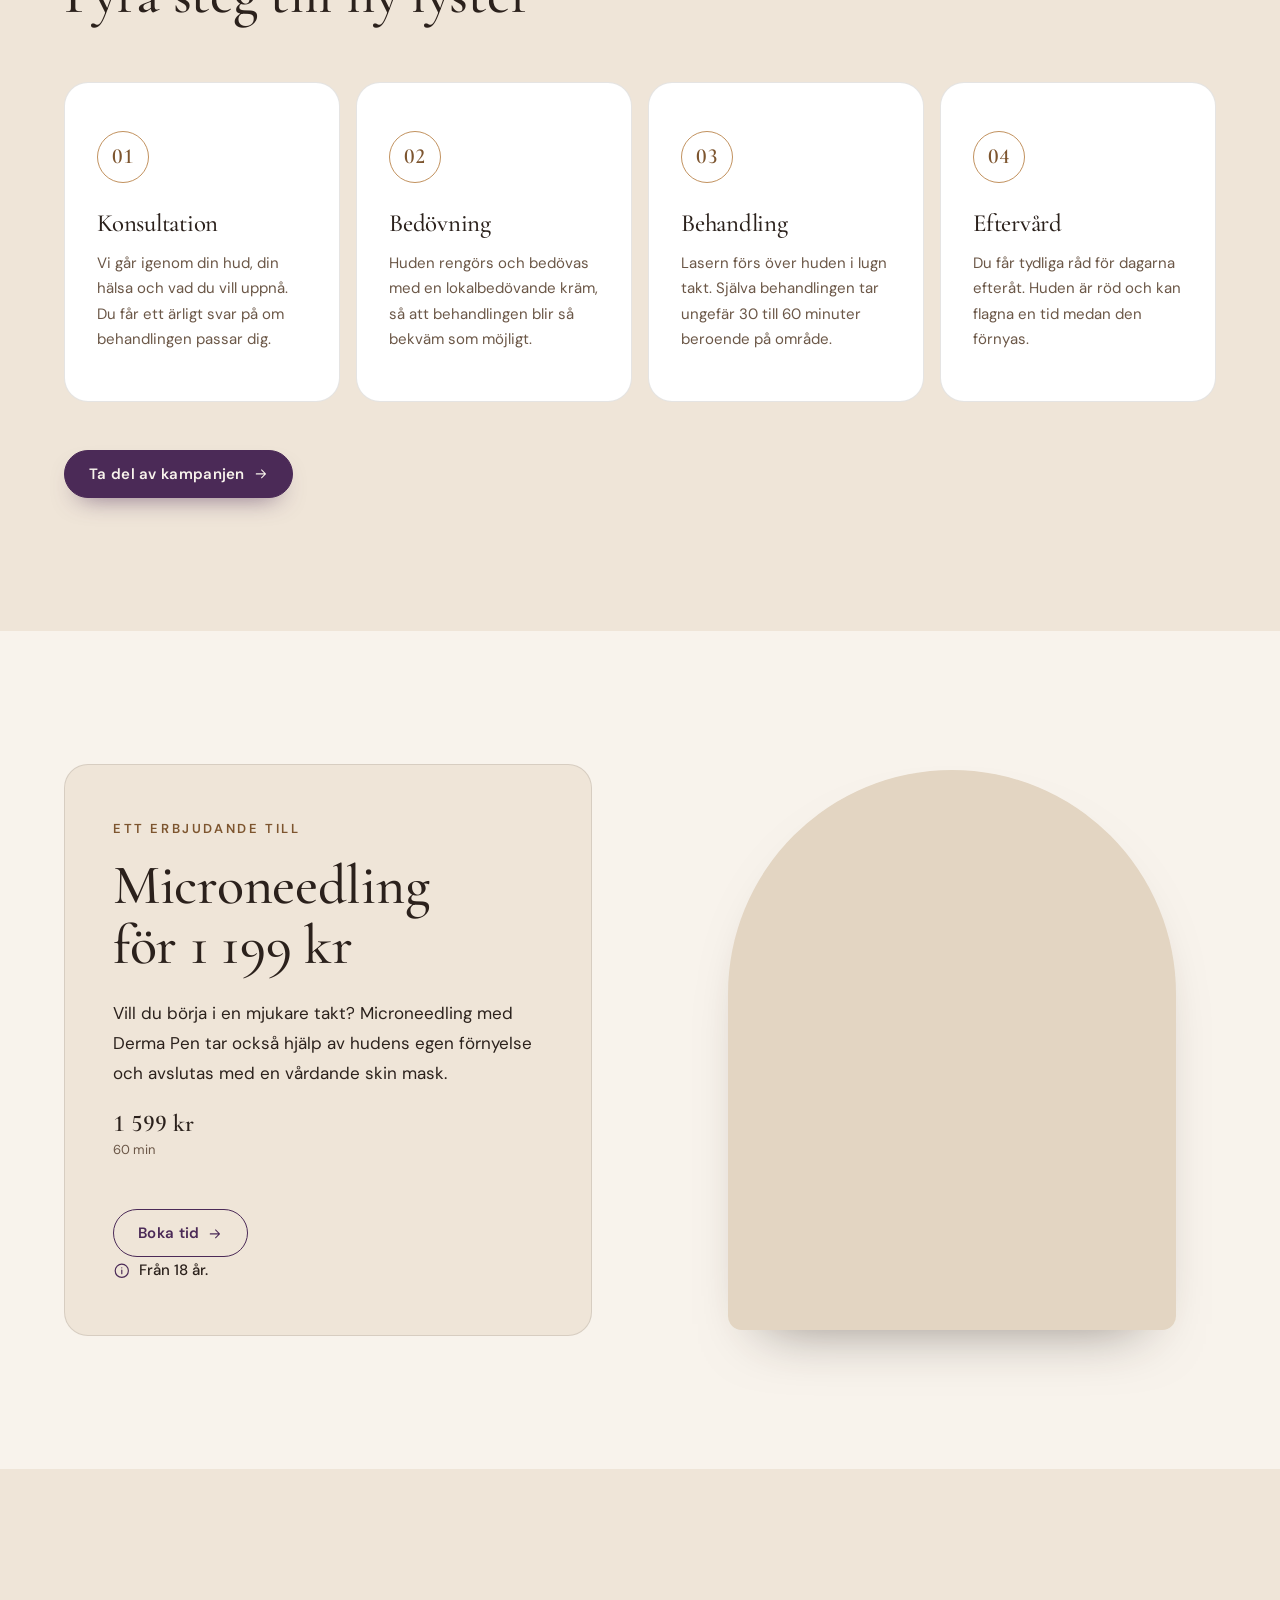
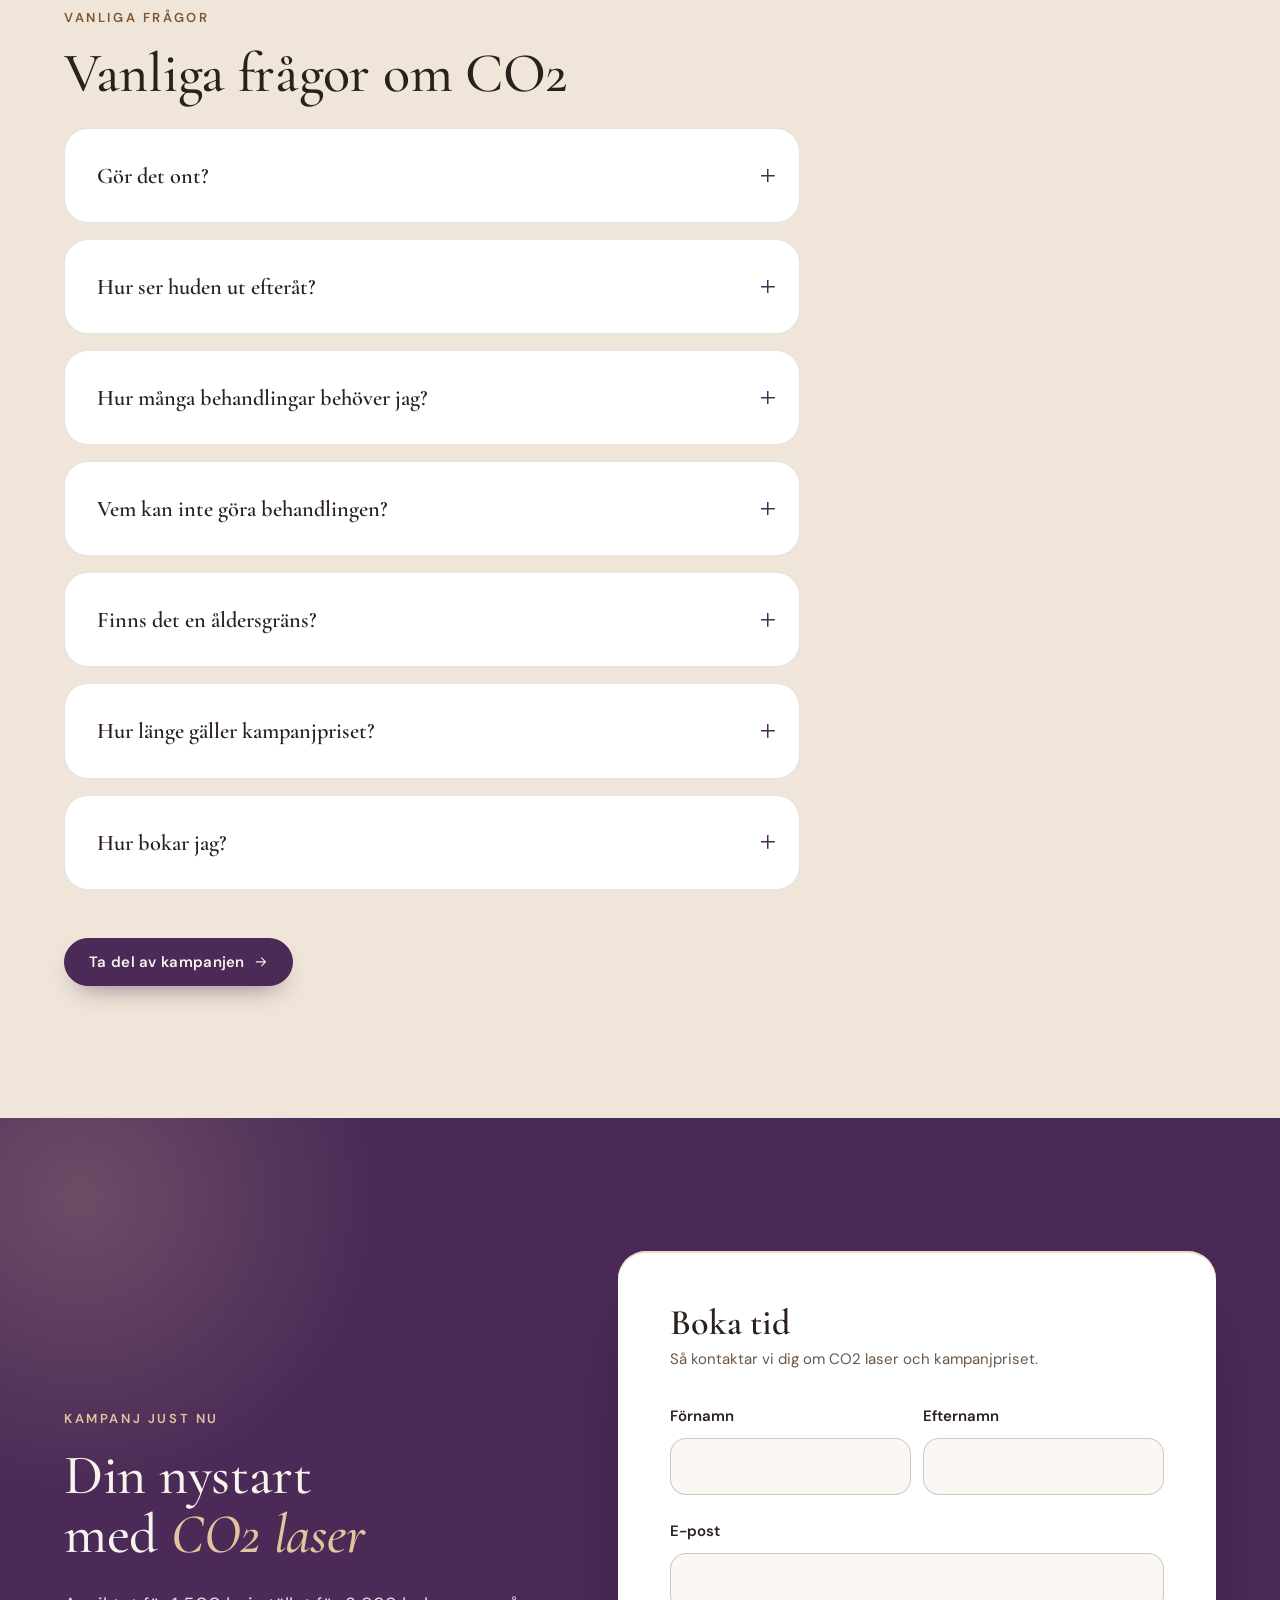
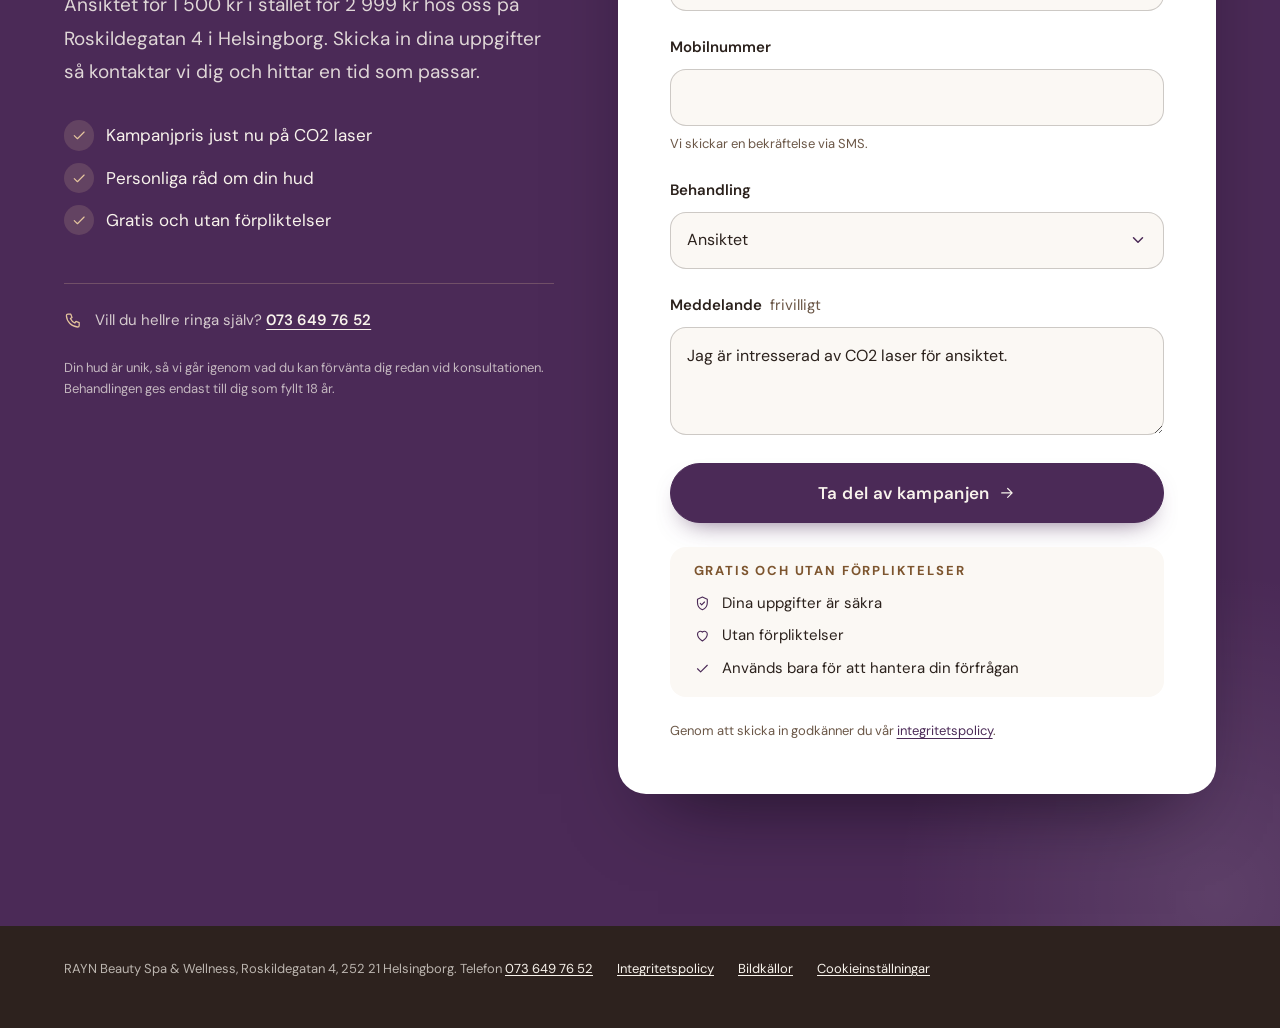
==== commit 33e9f7ed: "Allow dashes in phone numbers on CO2 lead form" ====
--- a/co2/index.html
+++ b/co2/index.html
@@ -178,7 +178,7 @@
             </div>
             <div class="lead-field">
               <label class="lead-field__label" for="hero-phone">Mobilnummer</label>
-              <input class="lead-field__input" id="hero-phone" name="Telefon" type="tel" inputmode="tel" autocomplete="tel" enterkeyhint="next" pattern="[0-9 +\(\)]{7,}" aria-describedby="hero-phone-hint" required>
+              <input class="lead-field__input" id="hero-phone" name="Telefon" type="tel" inputmode="tel" autocomplete="tel" enterkeyhint="next" pattern="[0-9 +\-\(\)]{7,}" aria-describedby="hero-phone-hint" required>
               <p class="lead-field__hint" id="hero-phone-hint">Vi skickar en bekräftelse via SMS.</p>
             </div>
             <div class="lead-field">
@@ -728,7 +728,7 @@
             </div>
             <div class="lead-field">
               <label class="lead-field__label" for="bottom-phone">Mobilnummer</label>
-              <input class="lead-field__input" id="bottom-phone" name="Telefon" type="tel" inputmode="tel" autocomplete="tel" enterkeyhint="next" pattern="[0-9 +\(\)]{7,}" aria-describedby="bottom-phone-hint" required>
+              <input class="lead-field__input" id="bottom-phone" name="Telefon" type="tel" inputmode="tel" autocomplete="tel" enterkeyhint="next" pattern="[0-9 +\-\(\)]{7,}" aria-describedby="bottom-phone-hint" required>
               <p class="lead-field__hint" id="bottom-phone-hint">Vi skickar en bekräftelse via SMS.</p>
             </div>
             <div class="lead-field">
